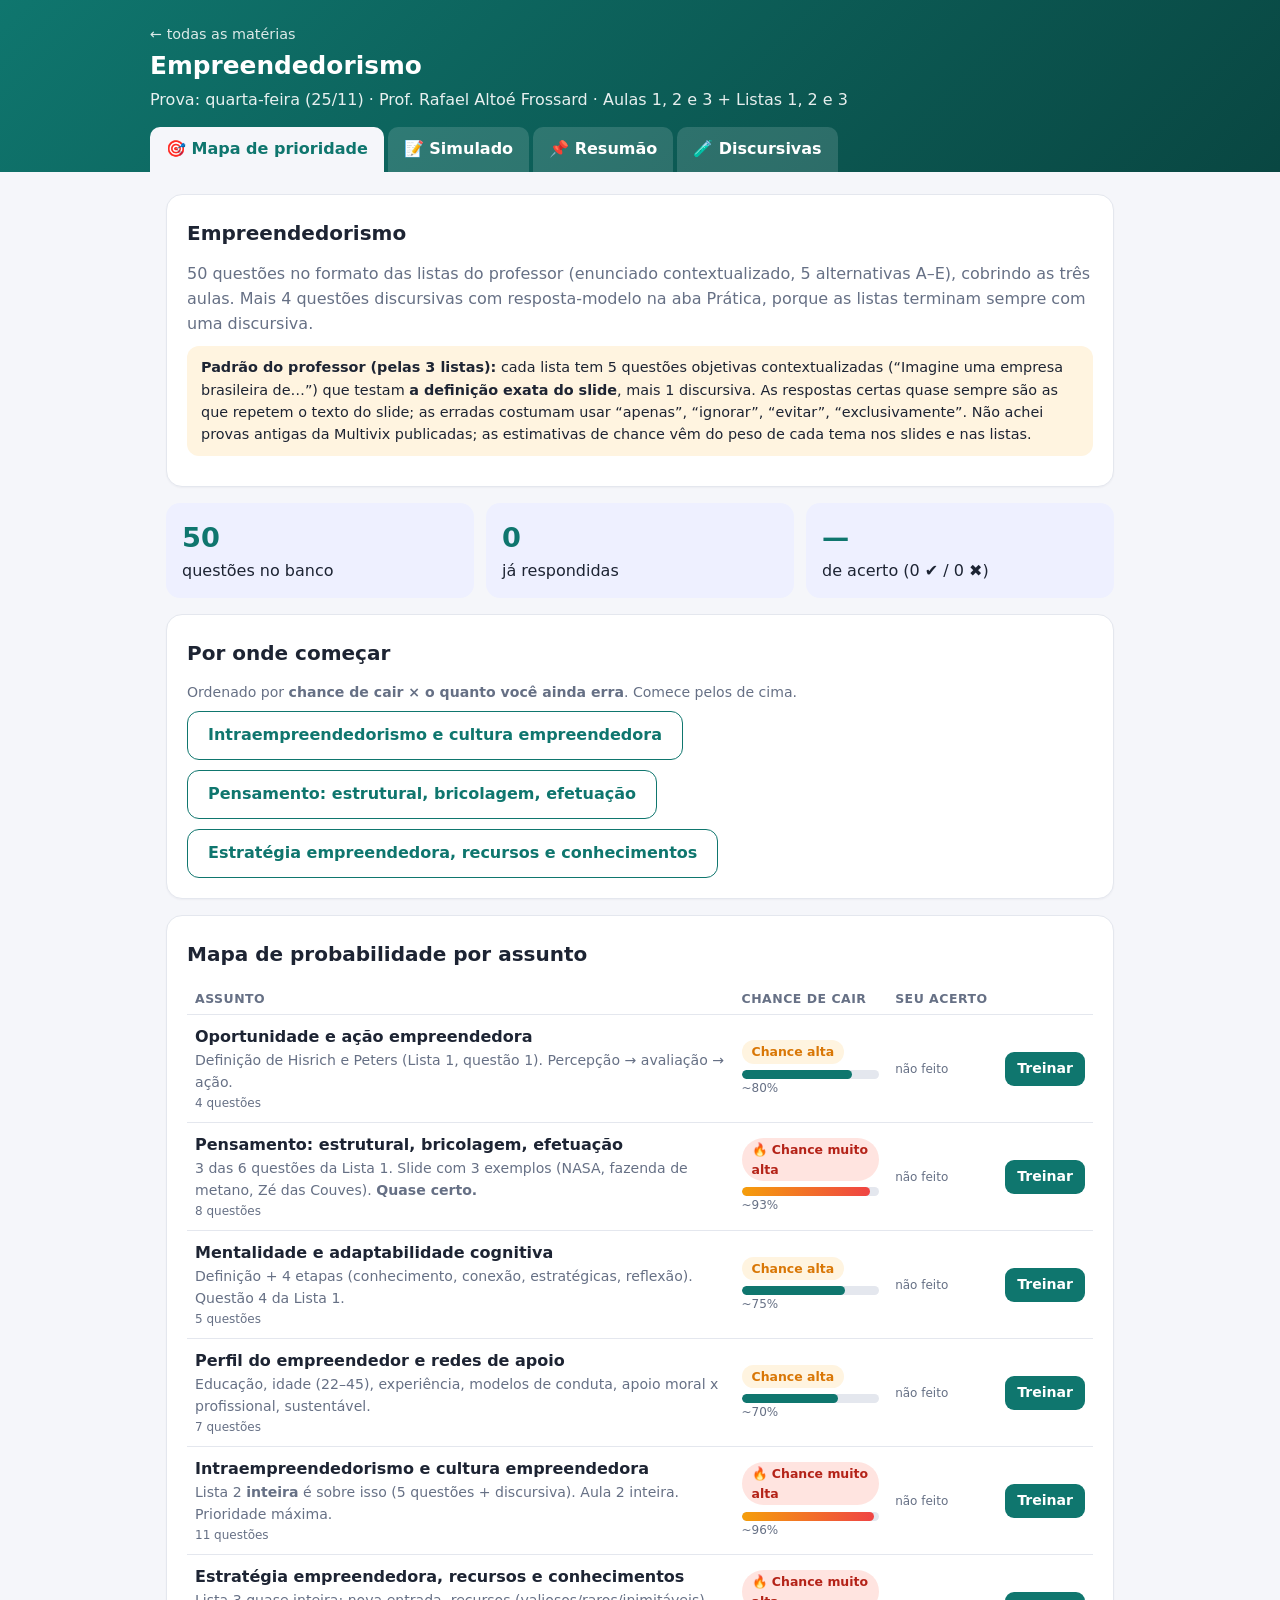
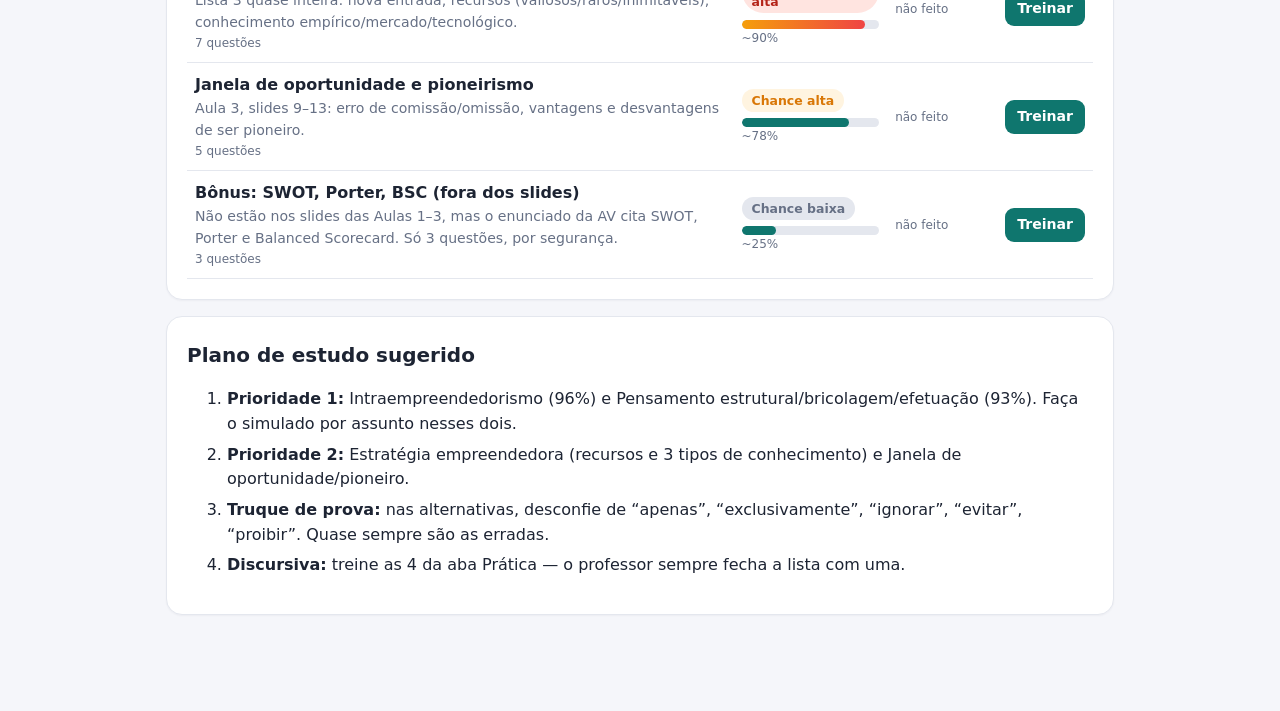
==== empreendedorismo.html @ a5b4e68d "Add files via upload" ====
<!doctype html>
<html lang="pt-BR"><head><meta charset="utf-8">
<meta name="viewport" content="width=device-width,initial-scale=1">
<title>Simulado</title><style>:root{
  --bg:#f5f6fa;--card:#fff;--ink:#1d2433;--muted:#667085;--line:#e4e7ee;
  --accent:#4f46e5;--accent-soft:#eef0ff;--good:#16a34a;--good-soft:#e8f8ee;--bad:#dc2626;--bad-soft:#fdecec;--warn:#d97706;--warn-soft:#fff4e0;
  --code-bg:#161b26;--code-ink:#e6edf7;
}
@media (prefers-color-scheme:dark){
  :root{--bg:#10131a;--card:#181c26;--ink:#e8ecf4;--muted:#9aa4b8;--line:#2a3040;--accent-soft:#232744;
  --good-soft:#12301f;--bad-soft:#3a1717;--warn-soft:#3a2b10;--code-bg:#0b0e14}
}
*{box-sizing:border-box}
html{scroll-behavior:smooth}
body{margin:0;background:var(--bg);color:var(--ink);font:16px/1.55 system-ui,-apple-system,"Segoe UI",Roboto,sans-serif}
header.top{background:linear-gradient(135deg,var(--accent),color-mix(in srgb,var(--accent) 60%,#000));color:#fff;padding:22px 20px 0}
header.top .in{max-width:980px;margin:0 auto}
header.top h1{margin:0;font-size:1.55rem}
header.top p{margin:.2rem 0 14px;opacity:.9}
header.top a.back{color:#fff;opacity:.85;text-decoration:none;font-size:.9rem}
nav.tabs{display:flex;gap:4px;flex-wrap:wrap}
nav.tabs button{background:rgba(255,255,255,.14);color:#fff;border:0;padding:10px 16px;border-radius:10px 10px 0 0;font:inherit;font-weight:600;cursor:pointer}
nav.tabs button.on{background:var(--bg);color:var(--accent)}
main{max-width:980px;margin:0 auto;padding:22px 16px 80px}
.card{background:var(--card);border:1px solid var(--line);border-radius:16px;padding:20px;margin-bottom:16px;box-shadow:0 1px 2px rgba(16,24,40,.04)}
h2{margin:.2rem 0 .8rem;font-size:1.25rem}
h3{margin:1rem 0 .4rem;font-size:1.05rem}
.muted{color:var(--muted)}
.small{font-size:.88rem}
.grid{display:grid;gap:12px}
.g3{grid-template-columns:repeat(auto-fit,minmax(170px,1fr))}
.stat{background:var(--accent-soft);border-radius:14px;padding:14px 16px}
.stat b{display:block;font-size:1.7rem;color:var(--accent)}
.btn{background:var(--accent);color:#fff;border:0;border-radius:12px;padding:11px 20px;font:inherit;font-weight:650;cursor:pointer}
.btn:hover{filter:brightness(1.08)}
.btn.ghost{background:transparent;color:var(--accent);border:1.5px solid var(--accent)}
.btn.sm{padding:6px 12px;font-size:.88rem;border-radius:9px}
.btn[disabled]{opacity:.45;cursor:not-allowed}
table.topics{width:100%;border-collapse:collapse}
table.topics th{font-size:.78rem;text-transform:uppercase;letter-spacing:.04em;color:var(--muted);text-align:left;padding:6px 8px;border-bottom:1px solid var(--line)}
table.topics td{padding:10px 8px;border-bottom:1px solid var(--line);vertical-align:middle}
.bar{height:9px;background:var(--line);border-radius:99px;overflow:hidden;min-width:90px}
.bar i{display:block;height:100%;border-radius:99px;background:var(--accent)}
.bar.hot i{background:linear-gradient(90deg,#f59e0b,#ef4444)}
.bar.acc i{background:var(--good)}
.chip{display:inline-block;padding:2px 10px;border-radius:99px;font-size:.78rem;font-weight:650;background:var(--accent-soft);color:var(--accent)}
.chip.hot{background:#ffe4e0;color:#b42318}
.chip.high{background:var(--warn-soft);color:var(--warn)}
.chip.mid{background:var(--accent-soft);color:var(--accent)}
.chip.low{background:var(--line);color:var(--muted)}
@media (prefers-color-scheme:dark){.chip.hot{background:#4a1a16;color:#ff9b8f}}
.opt{display:flex;gap:12px;width:100%;text-align:left;background:var(--card);color:var(--ink);border:1.5px solid var(--line);border-radius:12px;padding:12px 14px;margin:8px 0;font:inherit;cursor:pointer;align-items:flex-start}
.opt:hover:not(.lock){border-color:var(--accent);background:var(--accent-soft)}
.opt .l{flex:none;width:28px;height:28px;border-radius:50%;background:var(--line);display:grid;place-items:center;font-weight:700;font-size:.85rem}
.opt.sel{border-color:var(--accent);background:var(--accent-soft)}
.opt.sel .l{background:var(--accent);color:#fff}
.opt.ok{border-color:var(--good);background:var(--good-soft)}
.opt.ok .l{background:var(--good);color:#fff}
.opt.no{border-color:var(--bad);background:var(--bad-soft)}
.opt.no .l{background:var(--bad);color:#fff}
.opt.lock{cursor:default}
.qtext{font-size:1.08rem;font-weight:550;margin:.6rem 0 .8rem}
pre.code{background:var(--code-bg);color:var(--code-ink);border-radius:12px;padding:14px 16px;overflow:auto;font:.88rem/1.5 ui-monospace,Consolas,"Cascadia Mono",monospace;margin:.6rem 0;white-space:pre}
code{background:var(--accent-soft);color:var(--accent);padding:1px 6px;border-radius:6px;font:.9em ui-monospace,Consolas,monospace}
.why{border-radius:12px;padding:12px 16px;margin:10px 0}
.why.good{background:var(--good-soft);border-left:5px solid var(--good)}
.why.bad{background:var(--bad-soft);border-left:5px solid var(--bad)}
.why p{margin:.3rem 0 0}
.an{background:var(--warn-soft);border-left:5px solid var(--warn);border-radius:12px;padding:12px 16px;margin:10px 0}
details{margin:8px 0}
details summary{cursor:pointer;font-weight:600;color:var(--accent)}
details ul{margin:.4rem 0}
.progress{height:8px;background:var(--line);border-radius:99px;overflow:hidden;margin:6px 0 14px}
.progress i{display:block;height:100%;background:var(--accent);transition:width .25s}
.row{display:flex;gap:10px;align-items:center;flex-wrap:wrap}
.row.sp{justify-content:space-between}
.radio{display:flex;gap:10px;padding:12px;border:1.5px solid var(--line);border-radius:12px;margin:8px 0;cursor:pointer;align-items:flex-start}
.radio.on{border-color:var(--accent);background:var(--accent-soft)}
.radio input{margin-top:5px}
select{font:inherit;padding:8px;border-radius:9px;border:1.5px solid var(--line);background:var(--card);color:var(--ink)}
.score{font-size:3rem;font-weight:800;color:var(--accent);line-height:1}
.list li{margin:.35rem 0}
.tag{font-size:.75rem;color:var(--muted)}
.note{background:var(--warn-soft);border-radius:12px;padding:10px 14px;font-size:.9rem;margin:10px 0}
@media (max-width:600px){header.top h1{font-size:1.25rem}.opt{padding:10px}table.topics .hide-s{display:none}}
</style></head>
<body>
<header class="top"><div class="in"><a class="back" href="index.html">← todas as matérias</a>
<h1 id="h-title"></h1><p id="h-sub"></p><nav class="tabs" id="tabs"></nav></div></header>
<main id="app"></main>
<script>window.EXAM = {
  id: "emp",
  title: "Empreendedorismo",
  subtitle: "Prova: quarta-feira (25/11) · Prof. Rafael Altoé Frossard · Aulas 1, 2 e 3 + Listas 1, 2 e 3",
  color: "#0f766e",
  intro: "50 questões no formato das listas do professor (enunciado contextualizado, 5 alternativas A–E), cobrindo as três aulas. Mais 4 questões discursivas com resposta-modelo na aba Prática, porque as listas terminam sempre com uma discursiva.",
  disclaimer: "**Padrão do professor (pelas 3 listas):** cada lista tem 5 questões objetivas contextualizadas (“Imagine uma empresa brasileira de…”) que testam **a definição exata do slide**, mais 1 discursiva. As respostas certas quase sempre são as que repetem o texto do slide; as erradas costumam usar “apenas”, “ignorar”, “evitar”, “exclusivamente”. Não achei provas antigas da Multivix publicadas; as estimativas de chance vêm do peso de cada tema nos slides e nas listas.",
  topics: [
    { id: "oport", name: "Oportunidade e ação empreendedora", prob: 80, why: "Definição de Hisrich e Peters (Lista 1, questão 1). Percepção → avaliação → ação." },
    { id: "pens", name: "Pensamento: estrutural, bricolagem, efetuação", prob: 93, why: "3 das 6 questões da Lista 1. Slide com 3 exemplos (NASA, fazenda de metano, Zé das Couves). **Quase certo.**" },
    { id: "adapt", name: "Mentalidade e adaptabilidade cognitiva", prob: 75, why: "Definição + 4 etapas (conhecimento, conexão, estratégicas, reflexão). Questão 4 da Lista 1." },
    { id: "perfil", name: "Perfil do empreendedor e redes de apoio", prob: 70, why: "Educação, idade (22–45), experiência, modelos de conduta, apoio moral x profissional, sustentável." },
    { id: "intra", name: "Intraempreendedorismo e cultura empreendedora", prob: 96, why: "Lista 2 **inteira** é sobre isso (5 questões + discursiva). Aula 2 inteira. Prioridade máxima." },
    { id: "estrat", name: "Estratégia empreendedora, recursos e conhecimentos", prob: 90, why: "Lista 3 quase inteira: nova entrada, recursos (valiosos/raros/inimitáveis), conhecimento empírico/mercado/tecnológico." },
    { id: "janela", name: "Janela de oportunidade e pioneirismo", prob: 78, why: "Aula 3, slides 9–13: erro de comissão/omissão, vantagens e desvantagens de ser pioneiro." },
    { id: "extra", name: "Bônus: SWOT, Porter, BSC (fora dos slides)", prob: 25, why: "Não estão nos slides das Aulas 1–3, mas o enunciado da AV cita SWOT, Porter e Balanced Scorecard. Só 3 questões, por segurança." }
  ],
  plan: [
    "**Prioridade 1:** Intraempreendedorismo (96%) e Pensamento estrutural/bricolagem/efetuação (93%). Faça o simulado por assunto nesses dois.",
    "**Prioridade 2:** Estratégia empreendedora (recursos e 3 tipos de conhecimento) e Janela de oportunidade/pioneiro.",
    "**Truque de prova:** nas alternativas, desconfie de “apenas”, “exclusivamente”, “ignorar”, “evitar”, “proibir”. Quase sempre são as erradas.",
    "**Discursiva:** treine as 4 da aba Prática — o professor sempre fecha a lista com uma."
  ],
  questions: [
    // ========== OPORTUNIDADE ==========
    ["oport", "De acordo com Hisrich e Peters (slides da Aula 1), o que caracteriza uma **oportunidade empreendedora**?",
      ["Ideias inovadoras que se realizam sozinhas, sem depender de qualquer ação", "Situações em que novos bens, serviços, matérias-primas e métodos organizacionais podem ser introduzidos e vendidos por um valor maior que o custo de produção", "Projetos que dependem exclusivamente de financiamento externo", "Iniciativas que priorizam apenas o lucro imediato", "Qualquer ideia criativa, mesmo sem mercado"], 1,
      "O slide define oportunidade como a situação em que se pode introduzir e **vender por valor maior que o custo de produção**. Repare: é uma *situação*, ainda não é o negócio.",
      "Ver que as pessoas pagariam R$ 10 por um sanduíche que custa R$ 4 para fazer: a oportunidade é a diferença, ainda falta alguém fazer o sanduíche.",
      ["Sem ação nenhuma ideia se realiza — o slide diz o contrário.", "", "“Exclusivamente” é a palavra-pista de alternativa errada.", "“Apenas lucro imediato” não está no conceito.", "Precisa haver possibilidade de vender por mais que o custo."]],
    ["oport", "Segundo a aula, oportunidades empreendedoras “não significam nada isoladamente”. Por quê?",
      ["Porque só existem em mercados já estabelecidos", "Porque precisam da ação empreendedora para serem materializadas", "Porque só grandes empresas conseguem explorá-las", "Porque dependem apenas de sorte", "Porque são sempre óbvias para todos"], 1,
      "Uma oportunidade só vira realidade quando **alguém age**. Sem a ação empreendedora ela fica só “no ar”.",
      "Uma semente sozinha não vira árvore: precisa de quem plante e regue.",
      ["Podem surgir em mercados novos também.", "", "Não é exclusividade de grandes empresas.", "Não depende apenas de sorte.", "Muitas não são óbvias (como no pensamento estrutural)."]],
    ["oport", "Uma desenvolvedora percebe que escolas pequenas não têm um sistema de matrícula acessível (mudança no ambiente externo). Ela avalia se a ideia é viável e se está disposta a executá-la. Segundo o modelo da aula, quando surge uma oportunidade **para ela própria**?",
      ["Quando recebe financiamento externo", "Quando avalia a viabilidade da ideia e sua predisposição de executá-la", "Quando um concorrente lança o mesmo produto", "Quando consegue vender a ideia para uma empresa maior", "Quando ignora os riscos para agir mais rápido"], 1,
      "A aula descreve: mudanças no ambiente são percebidas por indivíduos motivados; **quando o indivíduo avalia a viabilidade e sua predisposição de executar, surge uma oportunidade para ele próprio**.",
      "Ver uma vaga de emprego é uma coisa; decidir que aquela vaga é para você é outra.",
      ["Financiamento não é o critério do slide.", "", "A concorrência não define a oportunidade pessoal.", "Vender a ideia não é o que o slide descreve.", "Ignorar riscos não faz parte do modelo."]],
    ["oport", "Quem tende a perceber as mudanças do ambiente externo como oportunidades, segundo a aula?",
      ["Qualquer pessoa, sem diferença de motivação", "Indivíduos motivados, mais atentos ao processamento dessas informações", "Apenas especialistas em tecnologia", "Apenas quem já tem capital", "Somente quem tem curso superior"], 1,
      "Os slides dizem que as mudanças do ambiente são percebidas por indivíduos que, **se estiverem motivados, estarão mais atentos** ao processamento das informações.",
      "Quando você está querendo comprar um carro, vê carros do modelo que gosta em toda esquina.",
      ["Se fosse qualquer um, não haveria diferença entre empreendedores e os demais.", "", "Não é exclusivo de especialistas em tecnologia.", "O capital não é a condição citada.", "A formação não é a condição citada."]],

    // ========== PENSAMENTO ==========
    ["pens", "O **pensamento estrutural** do empreendedor consiste em:",
      ["Seguir rigidamente um plano de negócios estruturado", "Identificar correspondências entre os mecanismos fundamentais de uma tecnologia e os de um mercado, mesmo sem semelhança superficial", "Adaptar recursos que já se tem a novos problemas", "Começar pelo resultado desejado e escolher os meios", "Organizar a empresa em departamentos"], 1,
      "Há **semelhança estrutural** quando os mecanismos fundamentais da tecnologia correspondem aos do mercado-alvo. Essa correspondência é uma **oportunidade** e **não é óbvia**; conhecer bem a tecnologia/mercado ajuda a enxergá-la.",
      "Perceber que o mecanismo da “fila de espera da padaria” é o mesmo do atendimento do pronto-socorro, mesmo sendo negócios totalmente diferentes na aparência.",
      ["“Estrutural” não significa estruturar uma empresa.", "", "Isso é bricolagem.", "Isso é o processo causal (o oposto da efetuação).", "Nada a ver com organograma."]],
    ["pens", "No exemplo do simulador de voo da NASA, que passou a ser usado por pais que buscam tratamentos alternativos para o TDAH dos filhos, qual característica explica a oportunidade?",
      ["Alta semelhança superficial com o mercado de estudantes", "Alta semelhança estrutural entre a tecnologia (melhora foco e concentração) e a necessidade do mercado-alvo", "Baixo custo de produção", "Uso de recursos jogados fora por outras empresas", "Início pelo que o empreendedor já tinha (quem é, o que conhece)"], 1,
      "O simulador tem **baixa** semelhança superficial com o mercado escolar, mas **alta semelhança estrutural**: ele aprimora foco e concentração, justamente o que os pais procuram. Surge a oportunidade.",
      "Uma ferramenta feita para pilotos de ônibus espacial que, por dentro, treina a atenção — e é isso que o pai de uma criança com TDAH quer.",
      ["O slide diz que a semelhança superficial com o mercado de estudantes é **baixa**.", "", "Custo não é o ponto do exemplo.", "Isso descreve bricolagem.", "Isso descreve efetuação."]],
    ["pens", "Qual conceito se refere à **adaptação de recursos já disponíveis a novos problemas e oportunidades** (“se a vida te der limões, faça uma limonada”)?",
      ["Efetuação", "Pensamento estrutural", "Adaptabilidade cognitiva", "Mentalidade empreendedora", "Bricolagem"], 4,
      "**Bricolagem** = usar o que se tem à mão para resolver novos problemas ou aproveitar oportunidades. O lema dos limões e da limonada é a ilustração do slide.",
      "Mecânico que improvisa uma peça com o que tem na oficina em vez de esperar a encomenda chegar.",
      ["Efetuação parte do que se tem (quem sou, o que sei, quem conheço) para escolher resultados.", "Pensamento estrutural liga tecnologia e mercado por semelhança de mecanismos.", "Adaptabilidade cognitiva é a capacidade de lidar com mudanças.", "Mentalidade empreendedora é detectar, agir e se movimentar sob incerteza.", ""]],
    ["pens", "Donos de uma fazenda queimaram o metano das minas abandonadas num gerador a diesel e venderam a eletricidade. A água quente do gerador aqueceu uma estufa de tomates hidropônicos e depois tanques de tilápias. Esse caso ilustra principalmente:",
      ["Pensamento estrutural", "Bricolagem", "Efetuação", "Janela de oportunidade", "Intraempreendedorismo"], 1,
      "Eles pegaram **problemas e recursos que já tinham** (minas, metano, calor residual) e os transformaram em negócios: é **bricolagem**.",
      "Fazer limonada de cada limão: o “lixo” de um processo vira insumo do próximo.",
      ["Não há correspondência tecnologia–mercado escondida no caso.", "", "Efetuação seria o exemplo do Zé das Couves, que parte de quem é e do que tem para ir redefinindo o resultado.", "Não há discussão de tempo/janela.", "Não envolve funcionário dentro de empresa."]],
    ["pens", "A **efetuação** é caracterizada por:",
      ["Começar com um resultado almejado e concentrar-se nos meios para gerá-lo", "Começar com o que se tem (quem são, o que conhecem e quem conhecem) e selecionar entre os possíveis resultados", "Esperar a janela de oportunidade se fechar", "Realizar apenas pesquisa de mercado antes de agir", "Evitar parcerias para não dividir resultados"], 1,
      "Efetuação: “o que eu **posso** fazer com os recursos que tenho?”. Parte dos **meios** disponíveis (quem sou / o que sei / quem conheço) e escolhe entre resultados possíveis.",
      "Abrir a geladeira e decidir o jantar com o que tem, em vez de escolher a receita e ir ao mercado.",
      ["Isso é o processo **causal** (o oposto da efetuação).", "", "Não tem relação com esperar a janela fechar.", "“Apenas pesquisa de mercado” não é o conceito.", "Na efetuação as parcerias costumam ser parte do caminho (caso do Zé das Couves)."]],
    ["pens", "Qual a diferença central entre efetuação e o processo causal?",
      ["A efetuação parte dos meios disponíveis; o causal parte de um resultado almejado e foca nos meios para chegar a ele", "A efetuação usa tecnologia; o causal não", "A efetuação é só para empresas grandes; o causal para pequenas", "Ambos partem do resultado almejado", "O causal ignora completamente os recursos"], 0,
      "**Causal:** resultado almejado → busco os meios. **Efetuação:** meios disponíveis → escolho entre resultados possíveis.",
      "Causal = escolher a receita e ir ao mercado. Efetuação = ver o que tem na geladeira e decidir o prato.",
      ["", "Tecnologia não é o critério.", "Porte da empresa não é o critério.", "Só o causal parte do resultado.", "O causal usa recursos, mas começa pelo resultado."]],
    ["pens", "Zé das Couves tinha R$ 10 mil para montar um negócio de legumes, descobriu que não bastava, fez parceria com um mercadinho, um legume viralizou, ele deu entrevista e acabou abrindo um mercado muito maior que o previsto. Esse caso ilustra:",
      ["Processo causal", "Efetuação", "Erro de omissão", "Vantagem de custo do pioneiro", "Cultura empreendedora corporativa"], 1,
      "Ele partiu do que tinha (dinheiro, conhecimento, contatos) e foi **redefinindo os resultados possíveis** ao longo do caminho: **efetuação**. O resultado final foi diferente do planejado.",
      "Plantar uma horta pequena e ir descobrindo no caminho que dá para virar um mercado.",
      ["Causal teria um objetivo fixo desde o início.", "", "Não envolve deixar de agir.", "O caso não trata de pioneirismo.", "Ele é empreendedor independente, não funcionário."]],
    ["pens", "Uma rede social não tem semelhança superficial com o mercado de pais de crianças autistas, mas pode formar comunidades virtuais de apoio. Isso é um exemplo de:",
      ["Semelhança superficial", "Semelhança estrutural", "Erro de comissão", "Intraempreendedorismo", "Pesquisa de mercado"], 1,
      "O mecanismo fundamental da tecnologia (conectar pessoas em comunidades) **corresponde a uma necessidade** do mercado (redes de apoio): **semelhança estrutural** → oportunidade. (É o gabarito da Lista 1, questão 6.)",
      "A ferramenta não “parece” de saúde, mas por dentro faz o que esses pais precisam: conectar quem vive a mesma situação.",
      ["Superficial seria quando os elementos visíveis se parecem.", "", "Não se trata de erro de ação.", "Não é funcionário dentro de empresa.", "O exemplo não é sobre pesquisa de mercado."]],

    // ========== ADAPTABILIDADE ==========
    ["adapt", "A **mentalidade empreendedora** é a capacidade de:",
      ["Seguir um plano fixo, mesmo com incerteza", "Detectar, agir e se movimentar rapidamente, mesmo sob condições incertas", "Evitar riscos a qualquer custo", "Trabalhar apenas em equipe", "Obter capital de investidores"], 1,
      "Slide: abrange **detectar, agir e se movimentar rapidamente, mesmo sob condições incertas**. Para tê-la, é preciso desenvolver a **adaptabilidade cognitiva**.",
      "Surfista: não controla a onda, mas lê, reage e se ajusta com rapidez.",
      ["O contexto é de imprevisibilidade — plano fixo não é o conceito.", "", "Empreender envolve incerteza e riscos calculados.", "Equipe não é o critério.", "Capital não é o critério."]],
    ["adapt", "Segundo os slides, o que é **adaptabilidade cognitiva** no contexto empreendedor?",
      ["Capacidade de ignorar mudanças no ambiente", "Habilidade de seguir rigidamente um plano pré-definido", "Capacidade de ser dinâmico, flexível e autorregulador para identificar e processar mudanças no ambiente e se guiar por elas", "Uso exclusivo de conhecimento técnico, sem adaptação", "Foco em resultados sem considerar os recursos disponíveis"], 2,
      "É o quanto o empreendedor é **dinâmico, flexível, autorregulador** e engajado em gerar estruturas de decisão para **identificar e processar mudanças** e se guiar por elas. (Lista 1, questão 4.)",
      "Um GPS que recalcula a rota toda vez que o trânsito muda.",
      ["É o contrário: o empreendedor percebe a mudança.", "Rigidez é o oposto de adaptabilidade.", "", "“Exclusivo” + “sem adaptação” — contradiz o conceito.", "Os recursos são considerados."]],
    ["adapt", "Na sequência para aumentar a adaptabilidade cognitiva, qual etapa estimula o empreendedor a pensar na situação atual em termos de **semelhanças e diferenças** com situações anteriores já enfrentadas e resolvidas?",
      ["Perguntas de conhecimento", "Tarefas para conexão", "Tarefas estratégicas", "Tarefas para reflexão", "Tarefas de controle"], 1,
      "As 4 etapas são: (1) **perguntas de conhecimento** (natureza do ambiente), (2) **tarefas para conexão** (semelhanças/diferenças com situações anteriores), (3) **tarefas estratégicas** (quais estratégias e por quê), (4) **tarefas para reflexão** (entendimento e sentimentos).",
      "Conexão = “isso me lembra aquele problema do ano passado; em que é igual e em que é diferente?”.",
      ["Conhecimento: entender a natureza do ambiente.", "", "Estratégicas: escolher estratégias adequadas e por quê.", "Reflexão: pensar no próprio entendimento e sentimentos.", "Não existe esta etapa."]],
    ["adapt", "As **tarefas estratégicas**, na construção da adaptabilidade cognitiva, servem para:",
      ["Estimular a refletir sobre os próprios sentimentos", "Estimular a discernir quais estratégias são adequadas para resolver o problema (e por quê) ou buscar a oportunidade (e como)", "Aumentar o conhecimento sobre o ambiente", "Comparar a situação atual com anteriores", "Substituir a pesquisa de mercado"], 1,
      "Tarefas estratégicas: **discernir qual estratégia usar, por quê e como**. Reflexão = sentimentos; Conhecimento = ambiente; Conexão = comparar com o passado.",
      "É o momento do “plano de jogo” no intervalo da partida.",
      ["Isso é reflexão.", "", "Isso é perguntas de conhecimento.", "Isso é conexão.", "Não substitui pesquisa."]],
    ["adapt", "Empreendedores que aumentam a adaptabilidade cognitiva têm mais possibilidade de (1) se adaptar a novas situações, (2) ser criativos e (3) transmitir o raciocínio por trás de uma resposta. Qual das opções **NÃO** é um desses benefícios?",
      ["Adaptar-se a novas situações usando conhecimento e experiência anteriores", "Chegar a ideias, soluções ou insights originais e adaptáveis", "Explicar o raciocínio por trás de determinada resposta", "Seguir rigidamente um único método para qualquer situação", "Aprender ou resolver problemas em contextos novos"], 3,
      "Os benefícios são: **adaptar-se, ser criativo e comunicar o raciocínio**. Seguir um único método rigidamente é o oposto de adaptabilidade.",
      "Quem só sabe uma receita não se vira quando falta um ingrediente.",
      ["É benefício (1).", "É benefício (2).", "É benefício (3).", "", "É consequência do benefício (1)."]],

    // ========== PERFIL ==========
    ["perfil", "Sobre a **educação** do empreendedor, segundo a Aula 1, o ideal é:",
      ["Evitar a formação superior para não perder tempo", "Uma formação generalista, com domínio de finanças, planejamento estratégico, marketing, comunicação e administração", "Formação exclusivamente técnica", "Formação só em marketing", "A educação não faz diferença"], 1,
      "Embora haja empreendedores de sucesso com pouco estudo, a educação tem papel relevante. O ideal é uma **formação generalista**, que ajude a **se adaptar** conforme o cenário.",
      "Um canivete suíço: várias ferramentas para situações diferentes.",
      ["A educação tem papel relevante.", "", "“Exclusivamente técnica” é pista de errada.", "“Só marketing” é restrito demais.", "Contradiz o slide."]],
    ["perfil", "De acordo com os slides, a maior parte dos empreendedores inicia a carreira em que faixa etária?",
      ["18 a 22 anos", "22 a 45 anos", "45 a 60 anos", "60 a 70 anos", "Não há relação com a idade"], 1,
      "Maior parte começa **entre 22 e 45 anos**: exige experiência, apoio financeiro e alto grau de energia. Idades “marcantes” (25, 30, 35, 40, 45) incentivam abrir um negócio; homens começam por volta dos 30, mulheres por volta dos 35.",
      "Nem muito cedo (falta experiência e capital), nem muito tarde (falta energia): a janela é dos 22 aos 45.",
      ["Muito jovem: falta experiência e apoio financeiro.", "", "Já passou da faixa mais comum.", "Fora da faixa.", "O slide trata a idade como característica relevante."]],
    ["perfil", "Sobre a **experiência profissional** do empreendedor, os slides afirmam que:",
      ["É irrelevante para quem quer empreender", "Experiência em finanças, desenvolvimento de produtos/serviços, produção e canais de distribuição é relevante, e a experiência com outros empreendimentos catalisa novas ideias", "Só vale experiência em empresa familiar", "Só vale experiência anterior fracassada", "Apenas a experiência em vendas conta"], 1,
      "Experiência em **finanças, desenvolvimento de produto, produção e canais de distribuição** é relevante; experiência com **outros empreendimentos catalisa** novos empreendimentos.",
      "Quem já abriu uma padaria reconhece rápido os erros ao abrir uma cafeteria.",
      ["O slide diz que é importante.", "", "Não restringe a empresa familiar.", "Não exige fracasso.", "“Apenas” é pista de errada."]],
    ["perfil", "Os **modelos de conduta** são:",
      ["Regras da empresa sobre comportamento dos funcionários", "Indivíduos cujo exemplo o empreendedor pode se inspirar — empreendedores de sucesso ou até pessoas próximas", "Apenas investidores que financiam a empresa", "Concorrentes diretos", "Leis que regulam a atividade empresarial"], 1,
      "Modelo de conduta = **quem serve de inspiração** (empreendedor de sucesso ou alguém próximo). Junto com as redes de apoio, ajuda na formação do novo empreendimento.",
      "O ídolo que você segue e quer imitar.",
      ["Não é código de conduta interno.", "", "Não se restringe a financiadores.", "Concorrentes não são o conceito.", "Não são leis."]],
    ["perfil", "Qual é a **rede de apoio moral** do empreendedor?",
      ["Contadores e advogados contratados", "Familiares e amigos que dão apoio psicológico em momentos difíceis e solitários (os cônjuges costumam ser os maiores defensores)", "Fornecedores e clientes", "Associações comerciais", "Consultores especializados"], 1,
      "Apoio **moral** = apoio **psicológico**, dado por familiares e amigos (com quem se pode conversar sem medo de críticas). Cônjuges costumam ser os maiores defensores.",
      "A torcida que te abraça depois de um jogo ruim.",
      ["São apoio profissional.", "", "Fornecedores e clientes são apoio profissional.", "Associações comerciais são apoio profissional.", "Especialistas são apoio profissional."]],
    ["perfil", "Uma empreendedora consulta seu contador, conversa com fornecedores e participa de uma associação comercial para tirar dúvidas do negócio. Isso exemplifica:",
      ["Rede de apoio moral", "Rede de apoio profissional", "Bricolagem", "Pensamento estrutural", "Erro de omissão"], 1,
      "**Rede de apoio profissional**: indivíduos que ajudam nas atividades empresariais — especialistas, clientes, sócios, fornecedores, associações comerciais e afiliações pessoais.",
      "Os “consultores de bairro” do seu negócio.",
      ["Apoio moral é família e amigos.", "", "Bricolagem = adaptar recursos.", "Pensamento estrutural = ligar tecnologia e mercado.", "Omissão = deixar de agir."]],
    ["perfil", "O **empreendedorismo sustentável** busca:",
      ["Maximizar o lucro e ignorar efeitos ambientais", "Preservar a natureza, o suporte de vida e a comunidade, ao perceber oportunidades de criar produtos, processos e serviços que geram ganho econômico e não econômico para indivíduos, economia e sociedade", "Reduzir o número de funcionários", "Copiar produtos já existentes", "Evitar qualquer inovação tecnológica"], 1,
      "Focado em **preservar natureza, suporte de vida e comunidade** na busca de oportunidades que gerem **ganhos econômicos e não econômicos** (indivíduo, economia e sociedade). Exige conhecer a fundo o meio ambiente.",
      "Negócio que dá lucro para o dono e deixa o rio mais limpo.",
      ["Ignorar ambiente é o oposto.", "", "Não tem relação com número de funcionários.", "Não é cópia.", "Não evita inovação."]],

    // ========== INTRAEMPREENDEDORISMO ==========
    ["intra", "Na Xerox dos anos 1970, talentos como Steve Jobs sentiam falta de liberdade para inovar e saíram para fundar suas próprias empresas. Qual conceito representa a estratégia de aproveitar as ideias criativas internas para evitar perda de produtividade e de talentos?",
      ["Orientação estratégica focada em minimizar recursos", "Intraempreendedorismo, que cultiva o espírito empreendedor dentro da organização", "Controle burocrático de recursos alheios", "Filosofia de recompensas baseada na hierarquia tradicional", "Estrutura administrativa sem redes informais"], 1,
      "**Intraempreendedorismo** = aproveitar as ideias criativas dos colaboradores, cultivando o espírito empreendedor **dentro** da organização. Sem isso: perda de produtividade ou saída da empresa. (Lista 2, questão 1.)",
      "É dar ao funcionário um “cantinho” para tocar o próprio projeto, para ele não sair e abrir o dele na porta ao lado.",
      ["Isso é uma dimensão da decisão, não o conceito.", "", "Controle burocrático é o contrário.", "Recompensa deve ser por contribuição à descoberta/exploração de oportunidades.", "A estrutura empreendedora é orgânica **com** redes informais."]],
    ["intra", "Para não perder as ideias de seus funcionários, a Xerox criou a:",
      ["Xerox Innovation Labs", "Xerox Technology Ventures (XTV), para investir nas ideias dos funcionários", "PlayStation Division", "Apple Labs", "Xerox Capital Partners"], 1,
      "Depois que Jobs saiu para fundar sua empresa, a Xerox criou a **Xerox Technology Ventures (XTV)**: braço para **investir nas ideias dos funcionários**.",
      "XTV = “X” de Xerox + Ventures: fundo interno para apostar nos funcionários.",
      ["Nome inventado.", "", "PlayStation é case da Sony.", "Não é case citado.", "Nome inventado."]],
    ["intra", "Por que a falta de espaço para expressão individual e de mais liberdade é um problema para as organizações, segundo a Aula 2?",
      ["Porque aumenta a lucratividade", "Porque pode desanimar os colaboradores, gerando perda de produtividade ou saída da empresa em busca de outra que ofereça significado maior", "Porque diminui o número de concorrentes", "Porque reduz custos de pessoal", "Porque impede a criação de metas"], 1,
      "Muitos querem criar algo “seu” ou buscar **significado maior** no que fazem; se a organização não oferece, o indivíduo **perde motivação ou vai embora**.",
      "Ninguém fica muito tempo num emprego em que não pode propor nada.",
      ["Seria o contrário.", "", "Não tem relação com concorrentes.", "O efeito é perda de talentos, não redução de custos.", "Não é o que o slide diz."]],
    ["intra", "Qual alternativa descreve a **orientação empreendedora à oportunidade**, na comparação entre tomada de decisão administrativa e empreendedora?",
      ["Foco apenas nos fatores inseridos na formulação da estratégia", "Comprometimento em agir com relação às possíveis oportunidades", "Foco em controlar os recursos já possuídos", "Preferência por manter o crescimento lento", "Evitar qualquer risco"], 1,
      "Orientação empreendedora à oportunidade = **comprometimento em agir** diante de possíveis oportunidades. A **orientação estratégica** é que foca nos fatores da formulação da estratégia.",
      "Administrador pergunta “o que meu plano prevê?”. Empreendedor pergunta “qual oportunidade eu agarro agora?”.",
      ["Isso é a orientação **estratégica**.", "", "O slide fala em acessar recursos **alheios** (controle de recursos).", "A orientação é para o crescimento **rápido**.", "Não é o que o slide diz."]],
    ["intra", "Na tomada de decisão empreendedora, o **comprometimento de recursos** e o **controle de recursos** referem-se, respectivamente, a:",
      ["Maximizar os recursos próprios / vender recursos ociosos", "Minimizar os recursos necessários para perseguir uma oportunidade / acessar recursos alheios", "Concentrar capital / evitar parcerias", "Gastar o máximo possível / trabalhar sozinho", "Reduzir funcionários / aumentar o estoque"], 1,
      "**Comprometimento de recursos** = como **minimizar** os recursos necessários para uma oportunidade. **Controle de recursos** = como **acessar recursos de terceiros**.",
      "Empreendedor não precisa ser dono do carro: ele aluga, pega emprestado, faz parceria.",
      ["Está invertido.", "", "Parceria é justamente uma forma de acessar recursos alheios.", "Não é o conceito.", "Não é o conceito."]],
    ["intra", "Em empresas com mentalidade empreendedora, a **estrutura administrativa** e a **filosofia de recompensas** são, respectivamente:",
      ["Hierárquica, com muitas camadas / recompensa por tempo de casa", "Orgânica, com menos camadas de burocracia e várias redes informais / recompensa pela contribuição à descoberta e exploração de oportunidades", "Rígida e centralizada / recompensa só para a diretoria", "Orgânica / recompensa por obedecer processos", "Burocrática / sem recompensas"], 1,
      "**Estrutura orgânica** (menos burocracia entre alta administração e cliente; redes informais) e **recompensa baseada na contribuição** para descobrir/explorar oportunidades.",
      "Time de startup: pouca hierarquia, e o bônus vai para quem trouxe a boa ideia.",
      ["Descreve o modelo administrativo tradicional.", "", "Centralização é o oposto.", "Recompensar obediência não é o critério.", "Contradiz o slide."]],
    ["intra", "A **cultura empreendedora**, segundo a Aula 2, é aquela que:",
      ["Evita experimentos para proteger a operação", "Estimula os funcionários a gerar ideias, fazer experimentos e participar de atividades que possam produzir oportunidades", "Define parâmetros rígidos de oportunidade", "Concentra decisões em poucos gestores", "Foca apenas no curto prazo"], 1,
      "Cultura empreendedora = foco em **estimular os funcionários a gerar ideias, experimentos** e outras atividades que possam produzir oportunidades.",
      "Escola que deixa o aluno montar o próprio projeto, em vez de só copiar a lição.",
      ["Experimentar é o núcleo da cultura empreendedora.", "", "Uma característica é justamente **não** ter parâmetros rígidos de oportunidade.", "A cultura é de equipe e liberdade.", "Um traço é o **horizonte de longo prazo**."]],
    ["intra", "Uma startup brasileira de software, ao crescer, formalizou processos e percebeu que isso inibe a inovação. Qual ação melhor fomenta uma **cultura empreendedora** interna?",
      ["Limitar o planejamento ao curto prazo para evitar riscos", "Proibir fracassos para manter a eficiência", "Estimular novas ideias nas fronteiras da tecnologia, permitindo experimentos, tentativa e erro", "Exigir parâmetros rígidos para todas as oportunidades", "Centralizar decisões numa estrutura de múltiplas camadas"], 2,
      "Entre as características: opera nas **fronteiras da tecnologia**, estimula novas ideias, **incentiva tentativa e erro**, **permite fracassos**, sem parâmetros rígidos, recursos acessíveis, equipe multidisciplinar, longo prazo, voluntariado, recompensa adequada, patrocinadores e apoio da alta administração. (Lista 2, questão 2.)",
      "Laboratório de pesquisa que aceita que 9 experimentos deem errado para o 10º dar certo.",
      ["O horizonte da cultura é de **longo** prazo.", "Fracassos são **permitidos**.", "", "Característica é **ausência** de parâmetros de oportunidade.", "Burocracia é o oposto da cultura empreendedora."]],
    ["intra", "Qual das alternativas descreve corretamente o **empreendedor corporativo**?",
      ["Evita trabalho em equipe para manter o controle", "Conhece o ambiente, é visionário e flexível, cria opções administrativas, encoraja o trabalho em equipe, estimula a discussão aberta, constrói uma coalizão de patrocinadores e é persistente", "Rejeita patrocinadores para agir isolado", "Ignora as opções administrativas", "Limita-se a projetos de curto prazo"], 1,
      "As 7 características do slide: **conhece o ambiente; visionário e flexível; cria opções administrativas; encoraja o trabalho em equipe; estimula a discussão aberta; constrói coalizão de patrocinadores; é persistente.** (Lista 2, questão 4.)",
      "Funcionário que vira “embaixador” do seu projeto: conhece a empresa, junta aliados e não desiste.",
      ["O slide diz o contrário: encoraja a equipe.", "", "Constrói **coalizão de patrocinadores**.", "Cria opções administrativas.", "É persistente (visão de longo prazo)."]],
    ["intra", "Estudos mostram que empreendimentos corporativos têm sucesso **menor** que os iniciados de forma independente. Qual julgamento reflete melhor os problemas identificados?",
      ["Empreendimentos corporativos são sempre mais lucrativos por causa do apoio da alta administração", "Negócios independentes demoram mais para ser lucrativos", "Ambientes restritivos não afetam a lucratividade", "A falta de liberdade para decisões autônomas, a dificuldade de manter projetos de longo prazo e o ambiente restritivo reduzem o sucesso corporativo", "A ausência de liberdade beneficia a inovação nas grandes empresas"], 3,
      "Problemas: falta de liberdade para decidir, dificuldade de manter projetos de longo prazo, ambiente restritivo. E os **independentes se tornam lucrativos duas vezes mais rápido e são duas vezes mais lucrativos**. (Lista 2, questão 5.)",
      "Criar um projeto dentro de uma empresa grande é como correr com o freio de mão puxado.",
      ["Contradiz o slide (“sempre”).", "Independentes lucram **duas vezes mais rápido**.", "Afetam sim.", "", "A falta de liberdade prejudica, não beneficia."]],
    ["intra", "No caso do **PlayStation**, qual sequência de fatos está correta?",
      ["A Sony lançou o PlayStation em 1994 com cartuchos, após parceria bem-sucedida com a Nintendo", "O funcionário Ken Kutaragi propôs uma entrada CD-ROM para o SNES; a Nintendo aceitou, mas horas após o anúncio voltou atrás e fez parceria com a Philips; Kutaragi convenceu os executivos da Sony a criar um console próprio, lançado em 1994 com CDs", "A Nintendo comprou a Sony e lançou o PlayStation", "A Philips criou o PlayStation em 1994", "A Sony nunca teve receio de entrar no mercado de games"], 1,
      "Sony tinha receio de entrar em games; Kutaragi propôs CD-ROM para o SNES; Nintendo aceitou e depois **voltou atrás (Philips)**; executivos, irritados, deram o sinal verde para o console próprio; **1994, com CDs em vez de cartuchos**. É o case de **intraempreendedorismo** do slide.",
      "Funcionário insistente + chefes irritados com um parceiro que deu o cano = nasce um produto que mudou a empresa.",
      ["A parceria foi frustrada e o console usou CDs, não cartuchos.", "", "Isso não aconteceu.", "A parceria da Nintendo com a Philips é parte da história, mas o PlayStation é da Sony.", "O slide diz que a Sony tinha receio inicialmente."]],

    // ========== ESTRATÉGIA ==========
    ["estrat", "Jovens empreendedores brasileiros querem abrir um food truck. Segundo os conceitos de estratégia empreendedora, o que é uma **nova entrada**?",
      ["Limitar-se a criar uma organização sem considerar mercados", "Oferecer um novo produto a um mercado estabelecido ou novo, oferecer um produto estabelecido a um mercado novo, ou criar uma nova organização", "Focar apenas em recombinações de recursos sem ações", "Ignorar o conhecimento de mercado para priorizar tecnologia", "Evitar janelas de oportunidade para minimizar riscos"], 1,
      "**Nova entrada** = (1) novo produto em mercado estabelecido ou novo; (2) produto estabelecido em mercado novo; ou (3) criação de nova organização. (Lista 3, questão 1.)",
      "Entrar na festa: com um prato novo, com um prato conhecido para outra turma, ou abrindo a sua própria festa.",
      ["Considera mercados.", "", "Envolve ações.", "Ignorar mercado é o oposto.", "Evitar janelas é o oposto."]],
    ["estrat", "A **estratégia empreendedora** é:",
      ["O planejamento financeiro anual", "O conjunto de decisões, ações e reações que primeiramente geram e, depois, exploram uma nova entrada", "A escolha do nome da empresa", "A cópia da estratégia do concorrente", "A redução de custos operacionais"], 1,
      "Estratégia empreendedora = conjunto de **decisões, ações e reações** que **primeiro geram e depois exploram** uma nova entrada.",
      "Tudo o que você decide e faz para entrar no mercado e depois se manter nele.",
      ["Não é planejamento financeiro.", "", "Não é nome.", "Não é cópia.", "Não é só corte de custos."]],
    ["estrat", "Uma fabricante de bicicletas adota modificações sugeridas por ciclistas off-road para atender um nicho. Aplicando o conceito de recursos, quando os insumos geram **vantagem competitiva**?",
      ["Quando são comuns e fáceis de copiar", "Quando são valiosos, raros e inimitáveis", "Quando não são usados no processo produtivo", "Quando ignoram o conhecimento empírico dos usuários", "Quando focam apenas em custo"], 1,
      "Recursos (insumos do processo produtivo) trazem vantagem competitiva quando são **valiosos, raros e inimitáveis**. (Lista 3, questão 2.)",
      "A receita secreta do restaurante: boa, que poucos têm e que ninguém consegue copiar.",
      ["Se são comuns e copiáveis, não geram vantagem.", "", "Recurso é o que é usado na produção.", "O conhecimento empírico ajuda a formar o recurso empreendedor.", "Custo isolado não define vantagem."]],
    ["estrat", "O **recurso empreendedor** é formado por:",
      ["Apenas capital financeiro", "A soma de recursos e/ou recombinações de recursos; a melhor forma de combiná-los é através da experiência e do conhecimento de mercado", "Apenas tecnologia de ponta", "Apenas mão de obra barata", "A ausência de concorrentes"], 1,
      "Recurso empreendedor = soma e/ou **recombinação** de recursos. Combinar e recombinar bem exige **experiência e conhecimento de mercado**.",
      "Legos: o poder está em combinar as peças de um jeito novo, não nas peças isoladas.",
      ["“Apenas” — pista de errada.", "", "“Apenas” — pista de errada.", "“Apenas” — pista de errada.", "Não está no slide."]],
    ["estrat", "Pilotos de trilha incorporam mudanças em suas motos que só depois serão incorporadas pelas montadoras, atendendo a um nicho. Isso exemplifica o conhecimento:",
      ["Tecnológico", "Empírico (de quem conhece muito um produto como consumidor aficionado)", "De mercado, por pesquisa formal", "Burocrático", "Estrutural"], 1,
      "**Conhecimento empírico**: conhecer muito um produto como consumidor aficionado ajuda a ver **onde estão as falhas** e como melhorar. (Lista 3, questão 6.)",
      "Quem anda de moto todo fim de semana sabe melhor que o engenheiro onde a moto falha.",
      ["Tecnológico é sobre know-how e tecnologia aplicável a outras áreas.", "", "Aqui não há pesquisa formal.", "Não é conceito da aula.", "Estrutural é o pensamento ligando tecnologia e mercado."]],
    ["estrat", "Qual afirmação reflete o papel do **conhecimento de mercado** e as limitações da pesquisa de mercado?",
      ["A pesquisa de mercado supera qualquer limitação ao prever inovações", "Entender o problema do consumidor, com informações, tecnologia e know-how, aumenta a probabilidade de sucesso, apesar de as pessoas terem dificuldade de articular necessidade de algo que não existe", "Ignorar o mercado favorece inovações puramente tecnológicas", "Recursos raros eliminam a necessidade de analisar clientes", "Janelas de oportunidade só se fecham sem pesquisas extensas"], 1,
      "Conhecimento de mercado = **informações, tecnologia, know-how e competência** para analisar mercado e clientes; entender o problema do consumidor aumenta a chance de sucesso. **Limitação:** as pessoas têm dificuldade de dizer que precisam de algo que ainda não existe. (Lista 3, questão 3.)",
      "Antes do smartphone ninguém pedia um smartphone — a pesquisa de mercado não captaria isso.",
      ["“Supera todas” — exagero.", "", "Ignorar mercado reduz a chance de sucesso.", "Raridade não elimina a análise de clientes.", "Quanto mais tempo se gasta pesquisando, maior a chance de a janela fechar."]],
    ["estrat", "Ao ver a tecnologia do computador sendo usada em diversas indústrias, qual é o impacto do **conhecimento tecnológico** no empreendedorismo?",
      ["Reduz inovações ao limitar aplicações", "Facilita o aproveitamento em outras áreas, mesmo que a aplicabilidade não seja óbvia, gerando novos conhecimentos", "Aumenta erros de omissão", "Torna recursos inimitáveis obsoletos", "Evita recombinações para dar estabilidade"], 1,
      "Estar atento e dispor de informações, tecnologia, know-how e competência **facilita a geração de novos conhecimentos**; a tecnologia pode ser aproveitada em outras áreas, ainda que **não óbvia**. (Lista 3, questão 5.)",
      "A mesma tecnologia do computador virou calculadora, carro, celular, geladeira…",
      ["Amplia as aplicações.", "", "Não tem relação com omissão.", "Não torna nada obsoleto.", "Estimula recombinações."]],

    // ========== JANELA / PIONEIRO ==========
    ["janela", "O que é a **janela de oportunidade**?",
      ["O período em que o ambiente é favorável para os empreendedores explorarem determinada oportunidade de negócio", "O tempo que a empresa leva para pagar investimentos", "Um tipo de pesquisa de mercado", "O prazo para registrar uma marca", "A fase de saída de uma empresa do mercado"], 0,
      "Janela de oportunidade = **período em que o ambiente é favorável** à exploração de uma oportunidade. Ela **abre e fecha**.",
      "A promoção de passagens: existe por tempo limitado, quem hesita perde.",
      ["", "Não é prazo de retorno.", "Não é pesquisa.", "Não é registro de marca.", "Não é saída de mercado."]],
    ["janela", "Em uma empresa brasileira de apps, qual medida equilibra obter informações prévias com o risco de **fechar a janela de oportunidade**?",
      ["Gastar tempo excessivo em pesquisas para evitar qualquer risco", "Agir rapidamente, aceitando possíveis erros de comissão em vez de erros de omissão", "Ignorar conhecimentos empíricos para priorizar tecnologia", "Limitar os recursos a itens não valiosos", "Evitar novas entradas"], 1,
      "Quanto mais tempo se gasta obtendo informações, **maior a chance de a janela se fechar**. A lista aponta o equilíbrio de agir rápido, aceitando erro de comissão. (Lista 3, questão 4.)",
      "Esperar a promoção virar certeza e descobrir que os ingressos acabaram.",
      ["Pesquisa excessiva fecha a janela.", "", "Ignorar conhecimento empírico não resolve o dilema.", "Recursos valiosos são desejáveis.", "Evitar novas entradas é omissão."]],
    ["janela", "Um empreendedor lança um produto e fracassa (**erro de comissão**); outro desiste e vê um concorrente ocupar o mercado (**erro de omissão**). Qual é a definição correta desses termos?",
      ["Comissão: resultado negativo da falta de atuação; omissão: resultado negativo da atuação", "Comissão: resultado negativo da atuação; omissão: resultado negativo da falta de atuação", "Ambos significam fracasso por falta de capital", "Comissão é erro de contabilidade; omissão é erro de marketing", "Ambos são erros de pesquisa"], 1,
      "**Erro de comissão** = resultado negativo de **agir**. **Erro de omissão** = resultado negativo de **não agir**. O slide pergunta: qual é melhor?",
      "Comissão: pisou na bola e perdeu. Omissão: nem entrou em campo e perdeu o jogo.",
      ["Está invertido.", "", "Não tem relação com capital.", "Não são erros contábeis.", "Não são erros de pesquisa."]],
    ["janela", "Qual das alternativas **NÃO** é uma vantagem de ser o pioneiro?",
      ["Vantagem de custo: o aumento da escala reduz o custo por unidade", "Menos rivalidade competitiva: um mercado em crescimento compensa a perda de fatia", "Garantir canais importantes: escolher fornecedores e canais de distribuição", "Incerteza quanto à demanda, ao tamanho e à rapidez de crescimento do mercado", "Adquirir conhecimento aprendendo com erros e monitorando mudanças"], 3,
      "Vantagens: **custo, menos rivalidade, canais importantes, melhor posição para atender clientes, adquirir conhecimento**. A incerteza quanto à demanda é **desvantagem**.",
      "O primeiro a chegar escolhe a melhor mesa, mas ainda não sabe quantos vão aparecer para jantar.",
      ["É vantagem.", "É vantagem.", "É vantagem.", "", "É vantagem."]],
    ["janela", "Uma startup pioneira tem dificuldade para avaliar se sua tecnologia terá bom desempenho e se tecnologias alternativas vão surgir e avançar sobre as atuais. Esse risco é:",
      ["Incerteza quanto à demanda", "Incerteza tecnológica", "Incerteza dos clientes", "Vantagem de custo", "Erro de comissão"], 1,
      "**Incerteza tecnológica**: dificuldade de avaliar se a tecnologia terá bom desempenho e se tecnologias alternativas surgirão. As três incertezas do pioneiro: **demanda, tecnológica e clientes**.",
      "Apostar na fita VHS sem saber se o DVD vai chegar.",
      ["Demanda é sobre tamanho e crescimento do mercado.", "", "Clientes: dificuldade de saber se o produto agrega valor para eles.", "É vantagem, não incerteza.", "Comissão é um tipo de erro de ação."]],

    // ========== BÔNUS ==========
    ["extra", "Na análise **SWOT** (FOFA), forças e fraquezas referem-se ao ambiente ______, e oportunidades e ameaças ao ambiente ______.",
      ["externo / interno", "interno / externo", "interno / interno", "externo / externo", "financeiro / jurídico"], 1,
      "**Forças e Fraquezas = internas** (da organização). **Oportunidades e Ameaças = externas** (do ambiente).",
      "Time de futebol: forças/fraquezas = seu elenco; oportunidades/ameaças = adversário, clima, campo.",
      ["Está invertido.", "", "Oportunidades e ameaças são externas.", "Forças e fraquezas são internas.", "Não é o critério."]],
    ["extra", "As cinco forças de Porter analisam a competitividade de um setor. Qual **NÃO** é uma delas?",
      ["Ameaça de novos entrantes", "Poder de barganha dos fornecedores", "Poder de barganha dos clientes", "Ameaça de produtos substitutos", "Tamanho do capital social da empresa"], 4,
      "As 5 forças: **rivalidade entre concorrentes, ameaça de novos entrantes, ameaça de substitutos, poder de barganha dos fornecedores e dos clientes**.",
      "É o “raio-x” do campeonato: quem joga, quem pode entrar, quem pode substituir, quem manda no preço.",
      ["É uma das forças.", "É uma das forças.", "É uma das forças.", "É uma das forças.", ""]],
    ["extra", "As quatro perspectivas do **Balanced Scorecard** são:",
      ["Financeira, clientes, processos internos e aprendizado e crescimento", "Forças, fraquezas, oportunidades e ameaças", "Produto, preço, praça e promoção", "Rivalidade, entrantes, substitutos e fornecedores", "Missão, visão, valores e metas"], 0,
      "BSC: **financeira, clientes, processos internos, aprendizado e crescimento**. Serve para medir a efetividade da estratégia (KPIs, metas, indicadores) — item do pitch da AV.",
      "Painel de controle do carro: velocímetro, combustível, temperatura, óleo — vários indicadores, não só um.",
      ["", "Isso é o SWOT.", "Isso é o mix de marketing (4Ps).", "Isso é Porter.", "Isso é identidade organizacional, não o BSC."]]
  ],
  cheat: [
    { h: "Aula 1 — Introdução", items: [
      "**Oportunidade empreendedora** = situação em que novos bens/serviços/matérias-primas/métodos podem ser vendidos por valor **maior que o custo de produção**. Sozinha não significa nada: precisa da **ação empreendedora**.",
      "**Pensamento estrutural** → semelhança **estrutural** (mecanismos) entre tecnologia e mercado; não é óbvio. Ex.: simulador NASA → TDAH; rede social → pais de autistas.",
      "**Bricolagem** → adaptar recursos disponíveis (limões → limonada). Ex.: fazenda de metano/tomates/tilápia.",
      "**Efetuação** → parte do que tem (quem sou, o que sei, quem conheço) e escolhe entre resultados. ≠ **causal** (começa pelo resultado). Ex.: Zé das Couves.",
      "**Mentalidade empreendedora** → detectar, agir e se movimentar rápido sob incerteza. Requer **adaptabilidade cognitiva** (dinâmico, flexível, autorregulador). 4 etapas: **conhecimento → conexão → estratégicas → reflexão**.",
      "**Perfil:** educação generalista · idade **22–45** (homens ~30, mulheres ~35) · experiência (finanças, produto, produção, distribuição) · modelos de conduta · **apoio moral** (família/amigos/cônjuge) x **apoio profissional** (especialistas, clientes, sócios, fornecedores, associações).",
      "**Sustentável:** preservar natureza, suporte de vida e comunidade + ganho econômico e não econômico."
    ]},
    { h: "Aula 2 — Intraempreendedorismo (a mais cobrada)", items: [
      "**Conceito:** cultivar o espírito empreendedor **dentro** da organização e aproveitar ideias dos colaboradores. Ex.: Jobs saiu da Xerox → Xerox criou a **XTV**.",
      "**Decisão empreendedora:** orientação à **oportunidade** (compromisso em agir) · **minimizar** recursos necessários · **acessar recursos alheios** · estrutura **orgânica** (menos camadas, redes informais) · recompensa pela **contribuição** · foco em **crescimento rápido** · cultura que estimula ideias e experimentos.",
      "**Cultura empreendedora (12):** fronteiras da tecnologia · novas ideias · tentativa e erro · fracassos permitidos · sem parâmetros rígidos de oportunidade · recursos acessíveis · equipe multidisciplinar · longo prazo · voluntariado · recompensa adequada · patrocinadores · apoio da alta administração.",
      "**Empreendedor corporativo (7):** conhece o ambiente · visionário e flexível · cria opções administrativas · encoraja equipe · estimula discussão aberta · coalizão de patrocinadores · persistente.",
      "**Problemas:** sucesso menor que independentes (falta de autonomia, dificuldade de longo prazo, ambiente restritivo). Independentes: **2× mais rápidos e 2× mais lucrativos**.",
      "**Case PlayStation:** Kutaragi (Sony) → CD-ROM p/ SNES → Nintendo voltou atrás (Philips) → Sony fez console próprio → **1994**, CDs."
    ]},
    { h: "Aula 3 — Estratégia empreendedora", items: [
      "**Nova entrada** = novo produto em mercado (novo ou estabelecido) · produto estabelecido em mercado novo · nova organização. **Estratégia empreendedora** = decisões, ações e reações que **geram** e depois **exploram** a nova entrada.",
      "**Recursos** = insumos do processo produtivo. Vantagem competitiva: **valiosos, raros, inimitáveis**. Recurso empreendedor = soma/recombinação de recursos (experiência + conhecimento de mercado).",
      "**3 conhecimentos:** **empírico** (consumidor aficionado, pilotos de trilha) · **de mercado** (informação, know-how; pesquisa tem limite: ninguém pede o que não existe) · **tecnológico** (aplicável a outras áreas, mesmo sem ser óbvio).",
      "**Janela de oportunidade:** período favorável; **quanto mais pesquisa, maior chance de fechar**. **Erro de comissão** (agiu e deu errado) x **omissão** (não agiu e perdeu).",
      "**Pioneiro — vantagens:** custo (escala) · menos rivalidade · canais · melhor posição com clientes · conhecimento.",
      "**Pioneiro — desvantagens (incertezas):** de **demanda** · **tecnológica** · dos **clientes**."
    ]},
    { h: "Dicas de leitura de alternativa", items: [
      "Alternativas com **“apenas”, “exclusivamente”, “sempre”, “ignorar”, “evitar”, “proibir”, “rígido”** → quase sempre erradas.",
      "A certa costuma **repetir quase literalmente** o texto do slide.",
      "Em questão de caso (“Imagine uma empresa brasileira de…”), ignore o contexto e ache **qual conceito do slide** o enunciado descreve."
    ]}
  ],
  practiceName: "Discursivas",
  practiceIntro: "As listas do professor sempre terminam com uma discursiva. Escreva a sua resposta antes de abrir o modelo. Respostas curtas e diretas, usando os termos dos slides.",
  practice: [
    { t: "Pensamento estrutural (Lista 1)", q: "Explique como o conceito de **Pensamento Estrutural** pode ser aplicado para identificar uma oportunidade empreendedora, utilizando um exemplo diferente dos apresentados em sala.",
      hint: "Defina (semelhança estrutural x superficial) → dê o exemplo → mostre por que é estrutural.",
      a: "O pensamento estrutural consiste em perceber **semelhanças estruturais** — isto é, correspondência entre os **mecanismos fundamentais** de uma tecnologia e os do mercado-alvo — mesmo quando não há semelhança superficial. Essa correspondência não é óbvia e forma uma oportunidade.\n\n**Exemplo:** uma plataforma de redes sociais não tem semelhança superficial com o mercado de pais de crianças com autismo; porém, estruturalmente, ela pode ser usada para criar **comunidades virtuais de apoio** entre esses pais. Conhecer bem a tecnologia e o mercado ajuda a enxergar essa oportunidade." },
    { t: "Plano de intraempreendedorismo (Lista 2)", q: "Você é consultor de uma empresa brasileira de eletrônicos que quer fomentar o intraempreendedorismo para competir com gigantes internacionais. Crie uma proposta de plano estratégico que integre características de **cultura empreendedora** com soluções para **falta de autonomia** e **restrições ambientais**, justificando como isso levaria a um case de sucesso.",
      hint: "Estrutura: diagnóstico (problema) → ações de cultura → ações de autonomia → resultado esperado (case PlayStation).",
      a: "**Diagnóstico:** a empresa corre o risco de perder talentos e ideias por falta de liberdade (como a Xerox perdeu Jobs). Empreendimentos corporativos costumam ter menos sucesso que os independentes por falta de autonomia, dificuldade de manter projetos de longo prazo e ambiente restritivo.\n\n**Plano:**\n1. **Cultura empreendedora:** atuar nas fronteiras da tecnologia; estimular novas ideias; incentivar tentativa e erro e **permitir fracassos**; não impor parâmetros rígidos de oportunidade; disponibilizar recursos acessíveis; formar **equipes multidisciplinares**; adotar **horizonte de longo prazo**; criar **programa de voluntariado** (tempo para projetos próprios); **sistema de recompensa** por contribuição; ter **patrocinadores** e **apoio da alta administração**.\n2. **Autonomia:** descentralizar processos e dar mais autonomia às equipes; estrutura orgânica, com menos camadas entre a alta administração e o cliente.\n3. **Empreendedores corporativos:** incentivar que conheçam o ambiente, sejam persistentes e construam coalizões de patrocinadores.\n4. **Fundo interno** nos moldes da XTV da Xerox.\n\n**Resultado esperado:** como no PlayStation (Kutaragi persistiu e a alta administração apoiou o console próprio), a empresa retém talentos e transforma ideias internas em novos produtos." },
    { t: "Conhecimento empírico (Lista 3)", q: "Analise como o conhecimento empírico de usuários, como pilotos de trilha que modificam motos, contribui para a estratégia empreendedora, comparando com as limitações do conhecimento de mercado e o impacto em nichos. Dê exemplos e pelo menos duas vantagens sociais.",
      a: "O **conhecimento empírico** vem de quem conhece muito um produto como consumidor aficionado: ele enxerga **falhas** e **melhorias** antes dos fabricantes. Pilotos de trilha adaptam suas motos para andar fora do asfalto; depois as montadoras incorporam essas mudanças para atender um **nicho**. A estratégia empreendedora pode, assim, focar em um nicho ou **criar novos mercados** a partir da experiência.\n\nO **conhecimento de mercado** (informações, know-how, análise de clientes) é importante, mas a pesquisa tem limite: as pessoas têm dificuldade de dizer que precisam de algo que ainda não existe. O empírico complementa essa limitação.\n\n**Vantagens sociais:** (1) produtos mais adequados às necessidades reais de comunidades específicas; (2) geração de empregos e renda em nichos antes ignorados; (3) inclusão de usuários como coautores da inovação." },
    { t: "Pitch estratégico (AV — 18/12)", q: "Monte a estrutura do pitch de 5 minutos da atividade avaliativa (valor 3,0) e diga o que colocar em cada bloco.",
      a: "São 6 blocos de 0,5 ponto:\n1. **Apresentação da organização:** nome, setor, breve histórico, **missão, visão e valores**.\n2. **Diagnóstico estratégico:** **SWOT** (forças, fraquezas, oportunidades, ameaças) e o **problema estratégico** identificado.\n3. **Objetivo central:** meta principal, de curto ou médio prazo.\n4. **Estratégias propostas:** corporativas, competitivas ou funcionais, **justificadas com modelos estudados** (SWOT, Porter, Balanced Scorecard etc.).\n5. **Indicadores de sucesso e resultados esperados:** KPIs, metas, como medir a efetividade.\n6. **Mensagem final:** por que a estratégia é viável e merece ser implementada.\n\n⚠️ Slides obrigatórios; 5 minutos; pode ser em grupo de até 5; apresentação presencial em **18/12/2026**; plágio = nota zero." }
  ]
};
</script>
<script>/* Motor de simulado — compartilhado pelos 4 sites */
(function () {
  const E = window.EXAM;
  const LET = "ABCDEFG";
  const $ = (s, el = document) => el.querySelector(s);
  const esc = (s) => String(s).replace(/&/g, "&amp;").replace(/</g, "&lt;").replace(/>/g, "&gt;");
  const md = (s) =>
    esc(s == null ? "" : s)
      .replace(/`([^`]+)`/g, "<code>$1</code>")
      .replace(/\*\*([^*]+)\*\*/g, "<b>$1</b>")
      .replace(/\n/g, "<br>");

  // normaliza perguntas: [topico, enunciado, opcoes, correta, explicacao, analogia, porQueErrado[], codigo]
  // gira as alternativas de forma fixa por questão, para a letra certa não ficar sempre na mesma posição
  const Q = E.questions.map((a, i) => {
    let o = a[2], ans = a[3], w = a[6] || [];
    const n = o.length, r = (i * 7 + 3) % n;
    if (r) { const rot = (arr) => arr.map((_, k) => arr[(k + r) % n]); o = rot(o); w = w.length ? rot(w) : w; ans = (ans - r + n) % n; }
    return { i, t: a[0], q: a[1], o, a: ans, e: a[4], an: a[5], w, c: a[7] || "", bonus: a[0] === "extra" };
  });
  const T = {};
  E.topics.forEach((t) => (T[t.id] = t));
  const probLabel = (p) => (p >= 85 ? ["hot", "🔥 Chance muito alta"] : p >= 70 ? ["high", "Chance alta"] : p >= 50 ? ["mid", "Chance média"] : ["low", "Chance baixa"]);

  // ---------- persistência ----------
  const KEY = "sim_" + E.id;
  let store = (() => { try { return JSON.parse(localStorage.getItem(KEY)) || { q: {}, hist: [] }; } catch (e) { return { q: {}, hist: [] }; } })();
  const save = () => { try { localStorage.setItem(KEY, JSON.stringify(store)); } catch (e) {} };
  const record = (i, ok) => { const p = store.q[i] || { n: 0 }; store.q[i] = { ok, n: p.n + 1 }; save(); };

  // ---------- estado ----------
  let view = "home";
  let S = null; // sessão do quiz
  const app = $("#app");

  const shuffle = (a) => { a = a.slice(); for (let i = a.length - 1; i > 0; i--) { const j = Math.floor(Math.random() * (i + 1)); [a[i], a[j]] = [a[j], a[i]]; } return a; };

  // ---------- chrome ----------
  function nav() {
    const tabs = [["home", "🎯 Mapa de prioridade"], ["setup", "📝 Simulado"], ["cheat", "📌 Resumão"]];
    if (E.practice) tabs.push(["practice", "🧪 " + (E.practiceName || "Prática")]);
    const cur = view === "quiz" || view === "result" ? "setup" : view;
    $("#tabs").innerHTML = tabs.map(([k, n]) => `<button class="${k === cur ? "on" : ""}" data-go="${k}">${n}</button>`).join("");
  }
  function go(v) { view = v; render(); window.scrollTo(0, 0); }
  function render() { nav(); ({ home, setup, quiz, result, cheat, practice })[view](); }

  // ---------- estatísticas ----------
  function topicStats(id) {
    const qs = Q.filter((q) => q.t === id);
    const done = qs.filter((q) => store.q[q.i]);
    const ok = done.filter((q) => store.q[q.i].ok).length;
    return { total: qs.length, done: done.length, ok, acc: done.length ? ok / done.length : null };
  }

  // ---------- HOME ----------
  function home() {
    const answered = Object.keys(store.q).length;
    const right = Object.values(store.q).filter((x) => x.ok).length;
    const wrong = answered - right;
    const rows = E.topics.map((t) => ({ t, s: topicStats(t.id) }));
    const prio = rows.slice().sort((a, b) => b.t.prob * (1 - (b.s.acc ?? 0) * 0.9) - a.t.prob * (1 - (a.s.acc ?? 0) * 0.9)).slice(0, 3);
    app.innerHTML = `
    <div class="card"><h2>${E.title}</h2><p class="muted" style="margin:0">${E.intro}</p>
      ${E.disclaimer ? `<div class="note">${md(E.disclaimer)}</div>` : ""}</div>
    <div class="grid g3" style="margin-bottom:16px">
      <div class="stat"><b>${Q.length}</b>questões no banco</div>
      <div class="stat"><b>${answered}</b>já respondidas</div>
      <div class="stat"><b>${answered ? Math.round((right / answered) * 100) + "%" : "—"}</b>de acerto (${right} ✔ / ${wrong} ✖)</div>
    </div>
    <div class="card"><h2>Por onde começar</h2>
      <p class="muted small" style="margin:0 0 8px">Ordenado por <b>chance de cair × o quanto você ainda erra</b>. Comece pelos de cima.</p>
      <div class="row">${prio.map((r) => `<button class="btn ghost" data-topic="${r.t.id}">${r.t.name}</button>`).join("")}</div></div>
    <div class="card"><h2>Mapa de probabilidade por assunto</h2>
      <table class="topics"><tr><th>Assunto</th><th>Chance de cair</th><th class="hide-s">Seu acerto</th><th></th></tr>
      ${rows.map(({ t, s }) => { const [cls, lab] = probLabel(t.prob); return `
        <tr><td><b>${t.name}</b><div class="small muted">${md(t.why)}</div><div class="tag">${s.total} questões</div></td>
        <td style="min-width:130px"><span class="chip ${cls}">${lab}</span><div class="bar ${t.prob >= 85 ? "hot" : ""}" style="margin-top:6px"><i style="width:${t.prob}%"></i></div><div class="tag">~${t.prob}%</div></td>
        <td class="hide-s" style="min-width:110px">${s.acc == null ? '<span class="tag">não feito</span>' : `<div class="bar acc"><i style="width:${s.acc * 100}%"></i></div><div class="tag">${s.ok}/${s.done} certas</div>`}</td>
        <td><button class="btn sm" data-topic="${t.id}">Treinar</button></td></tr>`; }).join("")}
      </table></div>
    ${E.plan ? `<div class="card"><h2>Plano de estudo sugerido</h2><ol class="list">${E.plan.map((p) => `<li>${md(p)}</li>`).join("")}</ol></div>` : ""}
    ${store.hist.length ? `<div class="card"><h2>Seus últimos simulados</h2><ul class="list">${store.hist.slice(-6).reverse().map((h) => `<li>${h.d} — <b>${h.s}/${h.n}</b> (${Math.round((h.s / h.n) * 100)}%) · ${esc(h.m)}</li>`).join("")}</ul>
      <button class="btn ghost sm" data-act="reset">Apagar meu histórico</button></div>` : ""}`;
  }

  // ---------- SETUP ----------
  let cfg = { mode: "full", topic: E.topics[0].id, feedback: "treino", sq: true, so: true };
  function setup() {
    const wrongs = Q.filter((q) => store.q[q.i] && !store.q[q.i].ok).length;
    const top = Q.slice().sort((a, b) => T[b.t].prob - T[a.t].prob).slice(0, 20).length;
    const R = (k, title, desc) => `<label class="radio ${cfg.mode === k ? "on" : ""}"><input type="radio" name="mode" value="${k}" ${cfg.mode === k ? "checked" : ""}><div><b>${title}</b><div class="small muted">${desc}</div></div></label>`;
    app.innerHTML = `<div class="card"><h2>Montar simulado</h2>
      ${R("full", `Simulado completo — ${Q.length} questões`, "Todas as questões, como numa prova de verdade.")}
      ${R("top", "Rápido — as 20 mais prováveis", "Pega as questões dos assuntos com maior chance de cair. Bom para revisão de véspera.")}
      ${R("topic", "Por assunto", `<select id="tsel">${E.topics.map((t) => `<option value="${t.id}" ${t.id === cfg.topic ? "selected" : ""}>${t.name} (${Q.filter((q) => q.t === t.id).length})</option>`).join("")}</select>`)}
      ${R("wrong", `Só as que eu errei (${wrongs})`, wrongs ? "Refaz apenas as questões que você errou na última vez." : "Nada para refazer ainda — faça um simulado primeiro.")}
      <h3>Como quer fazer?</h3>
      <label class="radio ${cfg.feedback === "treino" ? "on" : ""}"><input type="radio" name="fb" value="treino" ${cfg.feedback === "treino" ? "checked" : ""}><div><b>Modo treino</b><div class="small muted">Mostra se acertou e explica na hora, a cada questão. Melhor para aprender.</div></div></label>
      <label class="radio ${cfg.feedback === "prova" ? "on" : ""}"><input type="radio" name="fb" value="prova" ${cfg.feedback === "prova" ? "checked" : ""}><div><b>Modo prova</b><div class="small muted">Só mostra o resultado e as explicações no final. Simula a pressão real.</div></div></label>
      <label class="row small" style="margin:10px 0 2px"><input type="checkbox" id="sq" ${cfg.sq ? "checked" : ""}> Embaralhar a ordem das questões</label>
      <label class="row small"><input type="checkbox" id="so" ${cfg.so ? "checked" : ""}> Embaralhar as alternativas (evita decorar a letra)</label>
      <div style="margin-top:14px"><button class="btn" data-act="start" ${cfg.mode === "wrong" && !wrongs ? "disabled" : ""}>Começar ▶</button></div></div>`;
  }

  function buildList() {
    let l;
    if (cfg.mode === "full") l = Q.slice();
    else if (cfg.mode === "top") l = Q.slice().sort((a, b) => T[b.t].prob - T[a.t].prob || Math.random() - 0.5).slice(0, 20);
    else if (cfg.mode === "topic") l = Q.filter((q) => q.t === cfg.topic);
    else l = Q.filter((q) => store.q[q.i] && !store.q[q.i].ok);
    return cfg.sq ? shuffle(l) : l.sort((a, b) => a.i - b.i);
  }
  function startSession(list, label) {
    S = { list: list.map((q) => q.i), p: 0, ans: {}, ord: {}, fb: cfg.feedback, label, t0: Date.now() };
    S.list.forEach((i) => { const n = Q[i].o.length; const idx = [...Array(n).keys()]; S.ord[i] = cfg.so ? shuffle(idx) : idx; });
    go("quiz");
  }

  // ---------- QUIZ ----------
  function quiz() {
    const i = S.list[S.p], q = Q[i], ord = S.ord[i], picked = S.ans[i];
    const locked = S.fb === "treino" && picked != null;
    const [cls, lab] = probLabel(T[q.t].prob);
    const n = S.list.length;
    app.innerHTML = `<div class="card">
      <div class="row sp"><span class="small muted">Questão <b>${S.p + 1}</b> de ${n} · ${S.label}</span><span class="small muted" id="clock"></span></div>
      <div class="progress"><i style="width:${(S.p / n) * 100}%"></i></div>
      <div class="row" style="gap:6px"><span class="chip">${esc(T[q.t].name)}</span><span class="chip ${cls}">${lab}</span>${q.bonus ? '<span class="chip low">bônus</span>' : ""}</div>
      <div class="qtext">${md(q.q)}</div>
      ${q.c ? `<pre class="code">${esc(q.c)}</pre>` : ""}
      <div id="opts">${ord.map((oi, k) => {
        let c = "opt";
        if (locked) { c += " lock"; if (oi === q.a) c += " ok"; else if (oi === picked) c += " no"; }
        else if (picked === oi) c += " sel";
        return `<button class="${c}" data-opt="${oi}"><span class="l">${LET[k]}</span><span>${md(q.o[oi])}</span></button>`;
      }).join("")}</div>
      <div id="fb">${locked ? explain(q, picked) : ""}</div>
      <div class="row sp" style="margin-top:14px">
        <button class="btn ghost" data-act="prev" ${S.p === 0 ? "disabled" : ""}>◀ Anterior</button>
        <button class="btn" data-act="next" ${S.fb === "treino" && picked == null ? "disabled" : ""}>${S.p === n - 1 ? "Finalizar ✔" : "Próxima ▶"}</button>
      </div></div>`;
    tick();
  }
  let clockT;
  function tick() {
    clearInterval(clockT);
    const f = () => { const el = $("#clock"); if (!el || !S) return clearInterval(clockT); const s = Math.floor((Date.now() - S.t0) / 1000); el.textContent = "⏱ " + String(Math.floor(s / 60)).padStart(2, "0") + ":" + String(s % 60).padStart(2, "0"); };
    f(); clockT = setInterval(f, 1000);
  }

  function explain(q, picked) {
    const ord = S.ord[q.i] || q.o.map((_, k) => k);
    const L = (oi) => LET[ord.indexOf(oi)];
    let h = "";
    if (picked == null) h += `<div class="why bad"><b>Você não respondeu esta.</b></div>`;
    else if (picked !== q.a) h += `<div class="why bad"><b>❌ Por que a sua (${L(picked)}) está errada</b><p>${md(q.w[picked] || "Não é a alternativa que o conteúdo da aula sustenta.")}</p></div>`;
    else h += `<div class="why good"><b>✅ Acertou!</b></div>`;
    h += `<div class="why good"><b>Resposta certa: ${L(q.a)}) ${md(q.o[q.a])}</b><p>${md(q.e)}</p></div>`;
    if (q.an) h += `<div class="an">💡 <b>Para fixar:</b> ${md(q.an)}</div>`;
    const others = q.o.map((_, k) => k).filter((k) => k !== q.a && k !== picked && q.w[k]);
    if (others.length) h += `<details><summary>Por que as outras alternativas estão erradas</summary><ul>${others.map((k) => `<li><b>${L(k)})</b> ${md(q.o[k])}<br><span class="muted">→ ${md(q.w[k])}</span></li>`).join("")}</ul></details>`;
    return h;
  }

  function answer(oi) {
    const i = S.list[S.p], q = Q[i];
    if (S.fb === "treino") {
      if (S.ans[i] != null) return;
      S.ans[i] = oi; record(i, oi === q.a); quiz();
      const f = $("#fb"); if (f) f.scrollIntoView({ block: "nearest", behavior: "smooth" });
    } else { S.ans[i] = oi; quiz(); }
  }

  function finish() {
    clearInterval(clockT);
    if (S.fb === "prova") S.list.forEach((i) => record(i, S.ans[i] === Q[i].a));
    const s = S.list.filter((i) => S.ans[i] === Q[i].a).length;
    store.hist.push({ d: new Date().toLocaleDateString("pt-BR") + " " + new Date().toLocaleTimeString("pt-BR", { hour: "2-digit", minute: "2-digit" }), s, n: S.list.length, m: S.label });
    save(); S.done = true; go("result");
  }

  // ---------- RESULT ----------
  function result() {
    const n = S.list.length, s = S.list.filter((i) => S.ans[i] === Q[i].a).length, pct = Math.round((s / n) * 100);
    const byT = {};
    S.list.forEach((i) => { const t = Q[i].t; byT[t] = byT[t] || { n: 0, s: 0 }; byT[t].n++; if (S.ans[i] === Q[i].a) byT[t].s++; });
    const wrongs = S.list.filter((i) => S.ans[i] !== Q[i].a);
    const msg = pct >= 90 ? "Excelente! Você está pronto. 🚀" : pct >= 70 ? "Muito bom! Revise só os erros abaixo." : pct >= 50 ? "No caminho. Foque nos assuntos em vermelho." : "Calma — é para isso que serve o simulado. Leia as explicações e refaça só os erros.";
    app.innerHTML = `<div class="card"><div class="row" style="gap:24px"><div><div class="score">${pct}%</div><div class="muted">${s} de ${n} certas</div></div><div><h2 style="margin:0">${msg}</h2><p class="muted small" style="margin:.3rem 0 0">Tempo: ${Math.floor((Date.now() - S.t0) / 60000)} min</p></div></div>
      <div class="row" style="margin-top:14px"><button class="btn" data-act="redoWrong" ${wrongs.length ? "" : "disabled"}>Refazer só as erradas (${wrongs.length})</button><button class="btn ghost" data-go="setup">Novo simulado</button><button class="btn ghost" data-go="home">Mapa</button></div></div>
      <div class="card"><h2>Desempenho por assunto</h2><table class="topics">${Object.entries(byT).sort((a, b) => a[1].s / a[1].n - b[1].s / b[1].n).map(([t, v]) => `<tr><td>${esc(T[t].name)}</td><td style="width:40%"><div class="bar ${v.s / v.n >= 0.7 ? "acc" : "hot"}"><i style="width:${(v.s / v.n) * 100}%"></i></div></td><td>${v.s}/${v.n}</td></tr>`).join("")}</table></div>
      ${wrongs.length ? `<div class="card"><h2>Revise o que você errou (${wrongs.length})</h2>${wrongs.map((i) => { const q = Q[i]; return `<details open><summary>${esc(T[q.t].name)} — ${esc(q.q.slice(0, 90))}${q.q.length > 90 ? "…" : ""}</summary><div class="qtext">${md(q.q)}</div>${q.c ? `<pre class="code">${esc(q.c)}</pre>` : ""}${explain(q, S.ans[i])}</details>`; }).join("<hr style='border:0;border-top:1px solid var(--line)'>")}</div>` : `<div class="card"><h2>Gabarito perfeito 🎉</h2></div>`}`;
  }

  // ---------- CHEAT ----------
  function cheat() {
    app.innerHTML = `<div class="card"><h2>Resumão para a véspera</h2><p class="muted small" style="margin:0">Tudo que mais cai, em uma página. Leia antes de dormir e de novo antes da prova.</p></div>` +
      E.cheat.map((s) => `<div class="card"><h2>${s.h}</h2>${s.pre ? `<pre class="code">${esc(s.pre)}</pre>` : ""}<ul class="list">${(s.items || []).map((x) => `<li>${typeof x === "string" ? md(x) : x.html}</li>`).join("")}</ul></div>`).join("");
  }

  // ---------- PRACTICE ----------
  function practice() {
    app.innerHTML = `<div class="card"><h2>${E.practiceName || "Prática"}</h2><p class="muted" style="margin:0">${E.practiceIntro || ""}</p></div>` +
      E.practice.map((p, k) => `<div class="card"><h3 style="margin-top:0">${k + 1}. ${md(p.t)}</h3><div>${md(p.q)}</div>${p.pre ? `<pre class="code">${esc(p.pre)}</pre>` : ""}${p.hint ? `<details><summary>💭 Dica</summary><p>${md(p.hint)}</p></details>` : ""}
      <details><summary>✅ Ver resolução</summary>${p.a ? `<p>${md(p.a)}</p>` : ""}${p.code ? `<pre class="code">${esc(p.code)}</pre>` : ""}${p.after ? `<p>${md(p.after)}</p>` : ""}</details></div>`).join("");
  }

  // ---------- eventos ----------
  document.addEventListener("click", (ev) => {
    const b = ev.target.closest("[data-go],[data-act],[data-opt],[data-topic]");
    if (!b) return;
    if (b.dataset.go) return go(b.dataset.go);
    if (b.dataset.topic) { cfg.mode = "topic"; cfg.topic = b.dataset.topic; const l = buildList(); return startSession(l, "Assunto: " + T[cfg.topic].name); }
    if (b.dataset.opt != null) return answer(+b.dataset.opt);
    const a = b.dataset.act;
    if (a === "start") { const l = buildList(); const lab = { full: "Completo", top: "Rápido (20 mais prováveis)", topic: "Assunto: " + (T[cfg.topic] || {}).name, wrong: "Só as erradas" }[cfg.mode]; startSession(l, lab + (cfg.feedback === "prova" ? " · modo prova" : "")); }
    if (a === "next") { if (S.p === S.list.length - 1) finish(); else { S.p++; quiz(); window.scrollTo(0, 0); } }
    if (a === "prev") { if (S.p > 0) { S.p--; quiz(); window.scrollTo(0, 0); } }
    if (a === "redoWrong") { const l = S.list.filter((i) => S.ans[i] !== Q[i].a).map((i) => Q[i]); cfg.feedback = "treino"; startSession(shuffle(l), "Refazendo erradas"); }
    if (a === "reset") { if (confirm("Apagar todo o histórico desta matéria?")) { store = { q: {}, hist: [] }; save(); render(); } }
  });
  document.addEventListener("change", (ev) => {
    const t = ev.target;
    if (t.name === "mode") { cfg.mode = t.value; setup(); }
    else if (t.name === "fb") { cfg.feedback = t.value; setup(); }
    else if (t.id === "tsel") cfg.topic = t.value;
    else if (t.id === "sq") cfg.sq = t.checked;
    else if (t.id === "so") cfg.so = t.checked;
  });

  // ---------- boot ----------
  document.title = E.title + " — Simulado";
  document.documentElement.style.setProperty("--accent", E.color);
  $("#h-title").textContent = E.title;
  $("#h-sub").textContent = E.subtitle;
  render();
})();
</script>
</body></html>
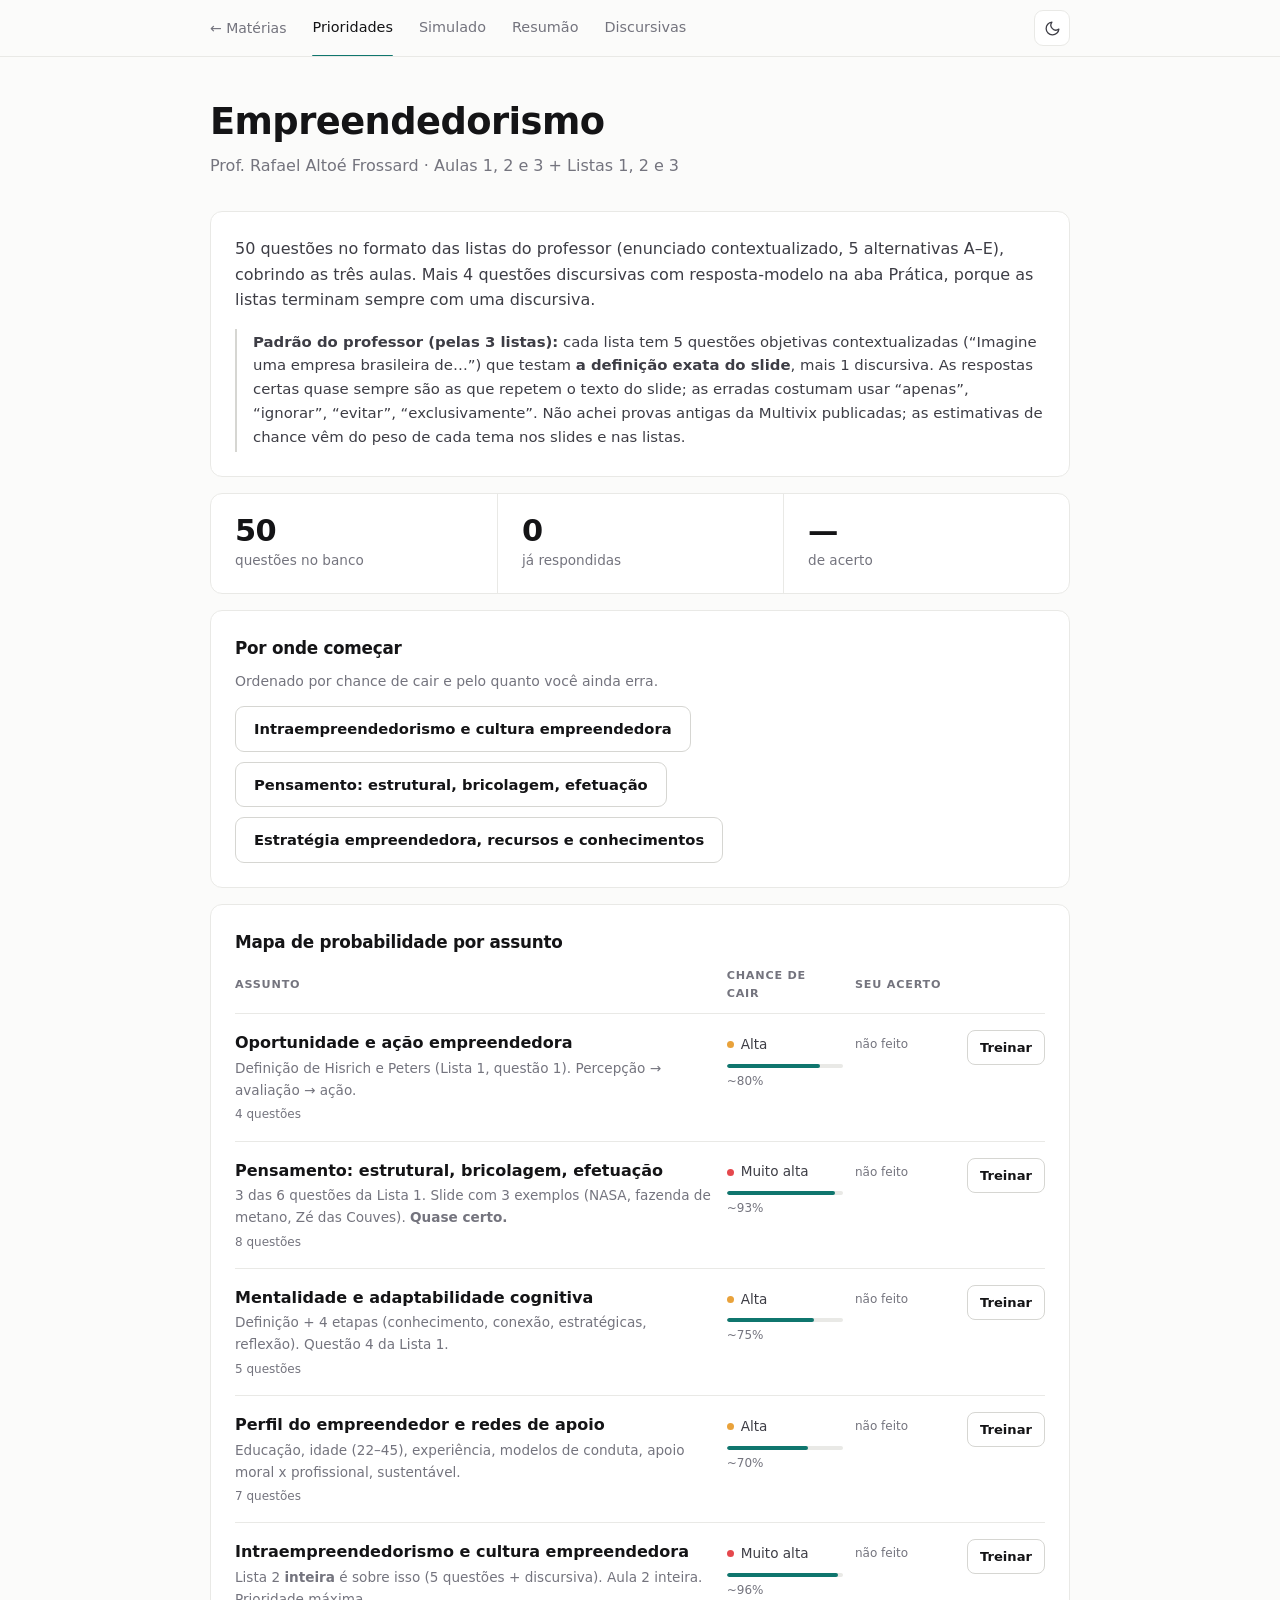
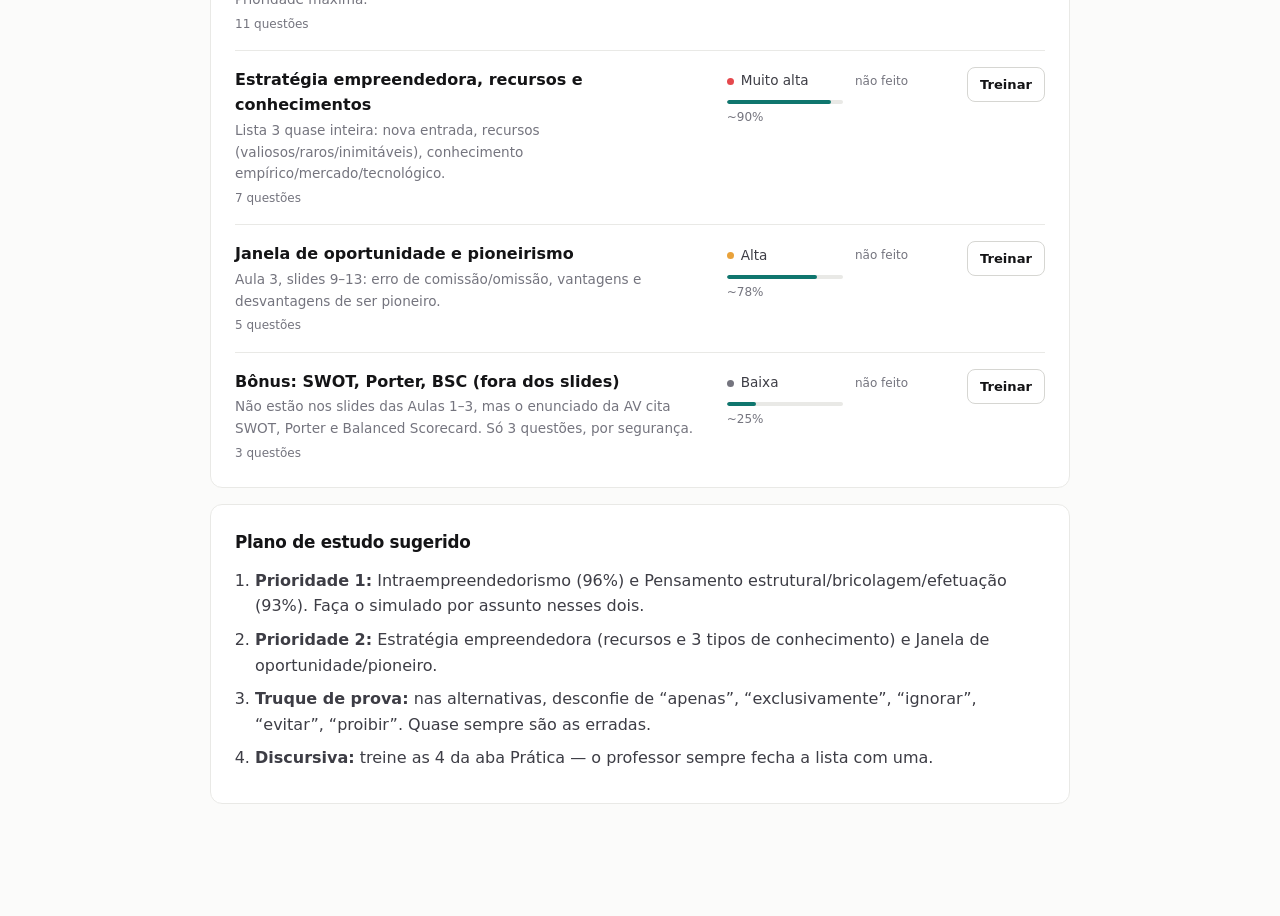
==== commit bf39cfd2: "Simulados de estudo: 4 matérias, visual clean e modo claro/escuro - Estrutura de Dados II, Empreende" ====
--- a/empreendedorismo.html
+++ b/empreendedorismo.html
@@ -1,668 +1,788 @@
-<!doctype html>
-<html lang="pt-BR"><head><meta charset="utf-8">
-<meta name="viewport" content="width=device-width,initial-scale=1">
-<title>Simulado</title><style>:root{
-  --bg:#f5f6fa;--card:#fff;--ink:#1d2433;--muted:#667085;--line:#e4e7ee;
-  --accent:#4f46e5;--accent-soft:#eef0ff;--good:#16a34a;--good-soft:#e8f8ee;--bad:#dc2626;--bad-soft:#fdecec;--warn:#d97706;--warn-soft:#fff4e0;
-  --code-bg:#161b26;--code-ink:#e6edf7;
-}
-@media (prefers-color-scheme:dark){
-  :root{--bg:#10131a;--card:#181c26;--ink:#e8ecf4;--muted:#9aa4b8;--line:#2a3040;--accent-soft:#232744;
-  --good-soft:#12301f;--bad-soft:#3a1717;--warn-soft:#3a2b10;--code-bg:#0b0e14}
-}
-*{box-sizing:border-box}
-html{scroll-behavior:smooth}
-body{margin:0;background:var(--bg);color:var(--ink);font:16px/1.55 system-ui,-apple-system,"Segoe UI",Roboto,sans-serif}
-header.top{background:linear-gradient(135deg,var(--accent),color-mix(in srgb,var(--accent) 60%,#000));color:#fff;padding:22px 20px 0}
-header.top .in{max-width:980px;margin:0 auto}
-header.top h1{margin:0;font-size:1.55rem}
-header.top p{margin:.2rem 0 14px;opacity:.9}
-header.top a.back{color:#fff;opacity:.85;text-decoration:none;font-size:.9rem}
-nav.tabs{display:flex;gap:4px;flex-wrap:wrap}
-nav.tabs button{background:rgba(255,255,255,.14);color:#fff;border:0;padding:10px 16px;border-radius:10px 10px 0 0;font:inherit;font-weight:600;cursor:pointer}
-nav.tabs button.on{background:var(--bg);color:var(--accent)}
-main{max-width:980px;margin:0 auto;padding:22px 16px 80px}
-.card{background:var(--card);border:1px solid var(--line);border-radius:16px;padding:20px;margin-bottom:16px;box-shadow:0 1px 2px rgba(16,24,40,.04)}
-h2{margin:.2rem 0 .8rem;font-size:1.25rem}
-h3{margin:1rem 0 .4rem;font-size:1.05rem}
-.muted{color:var(--muted)}
-.small{font-size:.88rem}
-.grid{display:grid;gap:12px}
-.g3{grid-template-columns:repeat(auto-fit,minmax(170px,1fr))}
-.stat{background:var(--accent-soft);border-radius:14px;padding:14px 16px}
-.stat b{display:block;font-size:1.7rem;color:var(--accent)}
-.btn{background:var(--accent);color:#fff;border:0;border-radius:12px;padding:11px 20px;font:inherit;font-weight:650;cursor:pointer}
-.btn:hover{filter:brightness(1.08)}
-.btn.ghost{background:transparent;color:var(--accent);border:1.5px solid var(--accent)}
-.btn.sm{padding:6px 12px;font-size:.88rem;border-radius:9px}
-.btn[disabled]{opacity:.45;cursor:not-allowed}
-table.topics{width:100%;border-collapse:collapse}
-table.topics th{font-size:.78rem;text-transform:uppercase;letter-spacing:.04em;color:var(--muted);text-align:left;padding:6px 8px;border-bottom:1px solid var(--line)}
-table.topics td{padding:10px 8px;border-bottom:1px solid var(--line);vertical-align:middle}
-.bar{height:9px;background:var(--line);border-radius:99px;overflow:hidden;min-width:90px}
-.bar i{display:block;height:100%;border-radius:99px;background:var(--accent)}
-.bar.hot i{background:linear-gradient(90deg,#f59e0b,#ef4444)}
-.bar.acc i{background:var(--good)}
-.chip{display:inline-block;padding:2px 10px;border-radius:99px;font-size:.78rem;font-weight:650;background:var(--accent-soft);color:var(--accent)}
-.chip.hot{background:#ffe4e0;color:#b42318}
-.chip.high{background:var(--warn-soft);color:var(--warn)}
-.chip.mid{background:var(--accent-soft);color:var(--accent)}
-.chip.low{background:var(--line);color:var(--muted)}
-@media (prefers-color-scheme:dark){.chip.hot{background:#4a1a16;color:#ff9b8f}}
-.opt{display:flex;gap:12px;width:100%;text-align:left;background:var(--card);color:var(--ink);border:1.5px solid var(--line);border-radius:12px;padding:12px 14px;margin:8px 0;font:inherit;cursor:pointer;align-items:flex-start}
-.opt:hover:not(.lock){border-color:var(--accent);background:var(--accent-soft)}
-.opt .l{flex:none;width:28px;height:28px;border-radius:50%;background:var(--line);display:grid;place-items:center;font-weight:700;font-size:.85rem}
-.opt.sel{border-color:var(--accent);background:var(--accent-soft)}
-.opt.sel .l{background:var(--accent);color:#fff}
-.opt.ok{border-color:var(--good);background:var(--good-soft)}
-.opt.ok .l{background:var(--good);color:#fff}
-.opt.no{border-color:var(--bad);background:var(--bad-soft)}
-.opt.no .l{background:var(--bad);color:#fff}
-.opt.lock{cursor:default}
-.qtext{font-size:1.08rem;font-weight:550;margin:.6rem 0 .8rem}
-pre.code{background:var(--code-bg);color:var(--code-ink);border-radius:12px;padding:14px 16px;overflow:auto;font:.88rem/1.5 ui-monospace,Consolas,"Cascadia Mono",monospace;margin:.6rem 0;white-space:pre}
-code{background:var(--accent-soft);color:var(--accent);padding:1px 6px;border-radius:6px;font:.9em ui-monospace,Consolas,monospace}
-.why{border-radius:12px;padding:12px 16px;margin:10px 0}
-.why.good{background:var(--good-soft);border-left:5px solid var(--good)}
-.why.bad{background:var(--bad-soft);border-left:5px solid var(--bad)}
-.why p{margin:.3rem 0 0}
-.an{background:var(--warn-soft);border-left:5px solid var(--warn);border-radius:12px;padding:12px 16px;margin:10px 0}
-details{margin:8px 0}
-details summary{cursor:pointer;font-weight:600;color:var(--accent)}
-details ul{margin:.4rem 0}
-.progress{height:8px;background:var(--line);border-radius:99px;overflow:hidden;margin:6px 0 14px}
-.progress i{display:block;height:100%;background:var(--accent);transition:width .25s}
-.row{display:flex;gap:10px;align-items:center;flex-wrap:wrap}
-.row.sp{justify-content:space-between}
-.radio{display:flex;gap:10px;padding:12px;border:1.5px solid var(--line);border-radius:12px;margin:8px 0;cursor:pointer;align-items:flex-start}
-.radio.on{border-color:var(--accent);background:var(--accent-soft)}
-.radio input{margin-top:5px}
-select{font:inherit;padding:8px;border-radius:9px;border:1.5px solid var(--line);background:var(--card);color:var(--ink)}
-.score{font-size:3rem;font-weight:800;color:var(--accent);line-height:1}
-.list li{margin:.35rem 0}
-.tag{font-size:.75rem;color:var(--muted)}
-.note{background:var(--warn-soft);border-radius:12px;padding:10px 14px;font-size:.9rem;margin:10px 0}
-@media (max-width:600px){header.top h1{font-size:1.25rem}.opt{padding:10px}table.topics .hide-s{display:none}}
-</style></head>
-<body>
-<header class="top"><div class="in"><a class="back" href="index.html">← todas as matérias</a>
-<h1 id="h-title"></h1><p id="h-sub"></p><nav class="tabs" id="tabs"></nav></div></header>
-<main id="app"></main>
-<script>window.EXAM = {
-  id: "emp",
-  title: "Empreendedorismo",
-  subtitle: "Prova: quarta-feira (25/11) · Prof. Rafael Altoé Frossard · Aulas 1, 2 e 3 + Listas 1, 2 e 3",
-  color: "#0f766e",
-  intro: "50 questões no formato das listas do professor (enunciado contextualizado, 5 alternativas A–E), cobrindo as três aulas. Mais 4 questões discursivas com resposta-modelo na aba Prática, porque as listas terminam sempre com uma discursiva.",
-  disclaimer: "**Padrão do professor (pelas 3 listas):** cada lista tem 5 questões objetivas contextualizadas (“Imagine uma empresa brasileira de…”) que testam **a definição exata do slide**, mais 1 discursiva. As respostas certas quase sempre são as que repetem o texto do slide; as erradas costumam usar “apenas”, “ignorar”, “evitar”, “exclusivamente”. Não achei provas antigas da Multivix publicadas; as estimativas de chance vêm do peso de cada tema nos slides e nas listas.",
-  topics: [
-    { id: "oport", name: "Oportunidade e ação empreendedora", prob: 80, why: "Definição de Hisrich e Peters (Lista 1, questão 1). Percepção → avaliação → ação." },
-    { id: "pens", name: "Pensamento: estrutural, bricolagem, efetuação", prob: 93, why: "3 das 6 questões da Lista 1. Slide com 3 exemplos (NASA, fazenda de metano, Zé das Couves). **Quase certo.**" },
-    { id: "adapt", name: "Mentalidade e adaptabilidade cognitiva", prob: 75, why: "Definição + 4 etapas (conhecimento, conexão, estratégicas, reflexão). Questão 4 da Lista 1." },
-    { id: "perfil", name: "Perfil do empreendedor e redes de apoio", prob: 70, why: "Educação, idade (22–45), experiência, modelos de conduta, apoio moral x profissional, sustentável." },
-    { id: "intra", name: "Intraempreendedorismo e cultura empreendedora", prob: 96, why: "Lista 2 **inteira** é sobre isso (5 questões + discursiva). Aula 2 inteira. Prioridade máxima." },
-    { id: "estrat", name: "Estratégia empreendedora, recursos e conhecimentos", prob: 90, why: "Lista 3 quase inteira: nova entrada, recursos (valiosos/raros/inimitáveis), conhecimento empírico/mercado/tecnológico." },
-    { id: "janela", name: "Janela de oportunidade e pioneirismo", prob: 78, why: "Aula 3, slides 9–13: erro de comissão/omissão, vantagens e desvantagens de ser pioneiro." },
-    { id: "extra", name: "Bônus: SWOT, Porter, BSC (fora dos slides)", prob: 25, why: "Não estão nos slides das Aulas 1–3, mas o enunciado da AV cita SWOT, Porter e Balanced Scorecard. Só 3 questões, por segurança." }
-  ],
-  plan: [
-    "**Prioridade 1:** Intraempreendedorismo (96%) e Pensamento estrutural/bricolagem/efetuação (93%). Faça o simulado por assunto nesses dois.",
-    "**Prioridade 2:** Estratégia empreendedora (recursos e 3 tipos de conhecimento) e Janela de oportunidade/pioneiro.",
-    "**Truque de prova:** nas alternativas, desconfie de “apenas”, “exclusivamente”, “ignorar”, “evitar”, “proibir”. Quase sempre são as erradas.",
-    "**Discursiva:** treine as 4 da aba Prática — o professor sempre fecha a lista com uma."
-  ],
-  questions: [
-    // ========== OPORTUNIDADE ==========
-    ["oport", "De acordo com Hisrich e Peters (slides da Aula 1), o que caracteriza uma **oportunidade empreendedora**?",
-      ["Ideias inovadoras que se realizam sozinhas, sem depender de qualquer ação", "Situações em que novos bens, serviços, matérias-primas e métodos organizacionais podem ser introduzidos e vendidos por um valor maior que o custo de produção", "Projetos que dependem exclusivamente de financiamento externo", "Iniciativas que priorizam apenas o lucro imediato", "Qualquer ideia criativa, mesmo sem mercado"], 1,
-      "O slide define oportunidade como a situação em que se pode introduzir e **vender por valor maior que o custo de produção**. Repare: é uma *situação*, ainda não é o negócio.",
-      "Ver que as pessoas pagariam R$ 10 por um sanduíche que custa R$ 4 para fazer: a oportunidade é a diferença, ainda falta alguém fazer o sanduíche.",
-      ["Sem ação nenhuma ideia se realiza — o slide diz o contrário.", "", "“Exclusivamente” é a palavra-pista de alternativa errada.", "“Apenas lucro imediato” não está no conceito.", "Precisa haver possibilidade de vender por mais que o custo."]],
-    ["oport", "Segundo a aula, oportunidades empreendedoras “não significam nada isoladamente”. Por quê?",
-      ["Porque só existem em mercados já estabelecidos", "Porque precisam da ação empreendedora para serem materializadas", "Porque só grandes empresas conseguem explorá-las", "Porque dependem apenas de sorte", "Porque são sempre óbvias para todos"], 1,
-      "Uma oportunidade só vira realidade quando **alguém age**. Sem a ação empreendedora ela fica só “no ar”.",
-      "Uma semente sozinha não vira árvore: precisa de quem plante e regue.",
-      ["Podem surgir em mercados novos também.", "", "Não é exclusividade de grandes empresas.", "Não depende apenas de sorte.", "Muitas não são óbvias (como no pensamento estrutural)."]],
-    ["oport", "Uma desenvolvedora percebe que escolas pequenas não têm um sistema de matrícula acessível (mudança no ambiente externo). Ela avalia se a ideia é viável e se está disposta a executá-la. Segundo o modelo da aula, quando surge uma oportunidade **para ela própria**?",
-      ["Quando recebe financiamento externo", "Quando avalia a viabilidade da ideia e sua predisposição de executá-la", "Quando um concorrente lança o mesmo produto", "Quando consegue vender a ideia para uma empresa maior", "Quando ignora os riscos para agir mais rápido"], 1,
-      "A aula descreve: mudanças no ambiente são percebidas por indivíduos motivados; **quando o indivíduo avalia a viabilidade e sua predisposição de executar, surge uma oportunidade para ele próprio**.",
-      "Ver uma vaga de emprego é uma coisa; decidir que aquela vaga é para você é outra.",
-      ["Financiamento não é o critério do slide.", "", "A concorrência não define a oportunidade pessoal.", "Vender a ideia não é o que o slide descreve.", "Ignorar riscos não faz parte do modelo."]],
-    ["oport", "Quem tende a perceber as mudanças do ambiente externo como oportunidades, segundo a aula?",
-      ["Qualquer pessoa, sem diferença de motivação", "Indivíduos motivados, mais atentos ao processamento dessas informações", "Apenas especialistas em tecnologia", "Apenas quem já tem capital", "Somente quem tem curso superior"], 1,
-      "Os slides dizem que as mudanças do ambiente são percebidas por indivíduos que, **se estiverem motivados, estarão mais atentos** ao processamento das informações.",
-      "Quando você está querendo comprar um carro, vê carros do modelo que gosta em toda esquina.",
-      ["Se fosse qualquer um, não haveria diferença entre empreendedores e os demais.", "", "Não é exclusivo de especialistas em tecnologia.", "O capital não é a condição citada.", "A formação não é a condição citada."]],
-
-    // ========== PENSAMENTO ==========
-    ["pens", "O **pensamento estrutural** do empreendedor consiste em:",
-      ["Seguir rigidamente um plano de negócios estruturado", "Identificar correspondências entre os mecanismos fundamentais de uma tecnologia e os de um mercado, mesmo sem semelhança superficial", "Adaptar recursos que já se tem a novos problemas", "Começar pelo resultado desejado e escolher os meios", "Organizar a empresa em departamentos"], 1,
-      "Há **semelhança estrutural** quando os mecanismos fundamentais da tecnologia correspondem aos do mercado-alvo. Essa correspondência é uma **oportunidade** e **não é óbvia**; conhecer bem a tecnologia/mercado ajuda a enxergá-la.",
-      "Perceber que o mecanismo da “fila de espera da padaria” é o mesmo do atendimento do pronto-socorro, mesmo sendo negócios totalmente diferentes na aparência.",
-      ["“Estrutural” não significa estruturar uma empresa.", "", "Isso é bricolagem.", "Isso é o processo causal (o oposto da efetuação).", "Nada a ver com organograma."]],
-    ["pens", "No exemplo do simulador de voo da NASA, que passou a ser usado por pais que buscam tratamentos alternativos para o TDAH dos filhos, qual característica explica a oportunidade?",
-      ["Alta semelhança superficial com o mercado de estudantes", "Alta semelhança estrutural entre a tecnologia (melhora foco e concentração) e a necessidade do mercado-alvo", "Baixo custo de produção", "Uso de recursos jogados fora por outras empresas", "Início pelo que o empreendedor já tinha (quem é, o que conhece)"], 1,
-      "O simulador tem **baixa** semelhança superficial com o mercado escolar, mas **alta semelhança estrutural**: ele aprimora foco e concentração, justamente o que os pais procuram. Surge a oportunidade.",
-      "Uma ferramenta feita para pilotos de ônibus espacial que, por dentro, treina a atenção — e é isso que o pai de uma criança com TDAH quer.",
-      ["O slide diz que a semelhança superficial com o mercado de estudantes é **baixa**.", "", "Custo não é o ponto do exemplo.", "Isso descreve bricolagem.", "Isso descreve efetuação."]],
-    ["pens", "Qual conceito se refere à **adaptação de recursos já disponíveis a novos problemas e oportunidades** (“se a vida te der limões, faça uma limonada”)?",
-      ["Efetuação", "Pensamento estrutural", "Adaptabilidade cognitiva", "Mentalidade empreendedora", "Bricolagem"], 4,
-      "**Bricolagem** = usar o que se tem à mão para resolver novos problemas ou aproveitar oportunidades. O lema dos limões e da limonada é a ilustração do slide.",
-      "Mecânico que improvisa uma peça com o que tem na oficina em vez de esperar a encomenda chegar.",
-      ["Efetuação parte do que se tem (quem sou, o que sei, quem conheço) para escolher resultados.", "Pensamento estrutural liga tecnologia e mercado por semelhança de mecanismos.", "Adaptabilidade cognitiva é a capacidade de lidar com mudanças.", "Mentalidade empreendedora é detectar, agir e se movimentar sob incerteza.", ""]],
-    ["pens", "Donos de uma fazenda queimaram o metano das minas abandonadas num gerador a diesel e venderam a eletricidade. A água quente do gerador aqueceu uma estufa de tomates hidropônicos e depois tanques de tilápias. Esse caso ilustra principalmente:",
-      ["Pensamento estrutural", "Bricolagem", "Efetuação", "Janela de oportunidade", "Intraempreendedorismo"], 1,
-      "Eles pegaram **problemas e recursos que já tinham** (minas, metano, calor residual) e os transformaram em negócios: é **bricolagem**.",
-      "Fazer limonada de cada limão: o “lixo” de um processo vira insumo do próximo.",
-      ["Não há correspondência tecnologia–mercado escondida no caso.", "", "Efetuação seria o exemplo do Zé das Couves, que parte de quem é e do que tem para ir redefinindo o resultado.", "Não há discussão de tempo/janela.", "Não envolve funcionário dentro de empresa."]],
-    ["pens", "A **efetuação** é caracterizada por:",
-      ["Começar com um resultado almejado e concentrar-se nos meios para gerá-lo", "Começar com o que se tem (quem são, o que conhecem e quem conhecem) e selecionar entre os possíveis resultados", "Esperar a janela de oportunidade se fechar", "Realizar apenas pesquisa de mercado antes de agir", "Evitar parcerias para não dividir resultados"], 1,
-      "Efetuação: “o que eu **posso** fazer com os recursos que tenho?”. Parte dos **meios** disponíveis (quem sou / o que sei / quem conheço) e escolhe entre resultados possíveis.",
-      "Abrir a geladeira e decidir o jantar com o que tem, em vez de escolher a receita e ir ao mercado.",
-      ["Isso é o processo **causal** (o oposto da efetuação).", "", "Não tem relação com esperar a janela fechar.", "“Apenas pesquisa de mercado” não é o conceito.", "Na efetuação as parcerias costumam ser parte do caminho (caso do Zé das Couves)."]],
-    ["pens", "Qual a diferença central entre efetuação e o processo causal?",
-      ["A efetuação parte dos meios disponíveis; o causal parte de um resultado almejado e foca nos meios para chegar a ele", "A efetuação usa tecnologia; o causal não", "A efetuação é só para empresas grandes; o causal para pequenas", "Ambos partem do resultado almejado", "O causal ignora completamente os recursos"], 0,
-      "**Causal:** resultado almejado → busco os meios. **Efetuação:** meios disponíveis → escolho entre resultados possíveis.",
-      "Causal = escolher a receita e ir ao mercado. Efetuação = ver o que tem na geladeira e decidir o prato.",
-      ["", "Tecnologia não é o critério.", "Porte da empresa não é o critério.", "Só o causal parte do resultado.", "O causal usa recursos, mas começa pelo resultado."]],
-    ["pens", "Zé das Couves tinha R$ 10 mil para montar um negócio de legumes, descobriu que não bastava, fez parceria com um mercadinho, um legume viralizou, ele deu entrevista e acabou abrindo um mercado muito maior que o previsto. Esse caso ilustra:",
-      ["Processo causal", "Efetuação", "Erro de omissão", "Vantagem de custo do pioneiro", "Cultura empreendedora corporativa"], 1,
-      "Ele partiu do que tinha (dinheiro, conhecimento, contatos) e foi **redefinindo os resultados possíveis** ao longo do caminho: **efetuação**. O resultado final foi diferente do planejado.",
-      "Plantar uma horta pequena e ir descobrindo no caminho que dá para virar um mercado.",
-      ["Causal teria um objetivo fixo desde o início.", "", "Não envolve deixar de agir.", "O caso não trata de pioneirismo.", "Ele é empreendedor independente, não funcionário."]],
-    ["pens", "Uma rede social não tem semelhança superficial com o mercado de pais de crianças autistas, mas pode formar comunidades virtuais de apoio. Isso é um exemplo de:",
-      ["Semelhança superficial", "Semelhança estrutural", "Erro de comissão", "Intraempreendedorismo", "Pesquisa de mercado"], 1,
-      "O mecanismo fundamental da tecnologia (conectar pessoas em comunidades) **corresponde a uma necessidade** do mercado (redes de apoio): **semelhança estrutural** → oportunidade. (É o gabarito da Lista 1, questão 6.)",
-      "A ferramenta não “parece” de saúde, mas por dentro faz o que esses pais precisam: conectar quem vive a mesma situação.",
-      ["Superficial seria quando os elementos visíveis se parecem.", "", "Não se trata de erro de ação.", "Não é funcionário dentro de empresa.", "O exemplo não é sobre pesquisa de mercado."]],
-
-    // ========== ADAPTABILIDADE ==========
-    ["adapt", "A **mentalidade empreendedora** é a capacidade de:",
-      ["Seguir um plano fixo, mesmo com incerteza", "Detectar, agir e se movimentar rapidamente, mesmo sob condições incertas", "Evitar riscos a qualquer custo", "Trabalhar apenas em equipe", "Obter capital de investidores"], 1,
-      "Slide: abrange **detectar, agir e se movimentar rapidamente, mesmo sob condições incertas**. Para tê-la, é preciso desenvolver a **adaptabilidade cognitiva**.",
-      "Surfista: não controla a onda, mas lê, reage e se ajusta com rapidez.",
-      ["O contexto é de imprevisibilidade — plano fixo não é o conceito.", "", "Empreender envolve incerteza e riscos calculados.", "Equipe não é o critério.", "Capital não é o critério."]],
-    ["adapt", "Segundo os slides, o que é **adaptabilidade cognitiva** no contexto empreendedor?",
-      ["Capacidade de ignorar mudanças no ambiente", "Habilidade de seguir rigidamente um plano pré-definido", "Capacidade de ser dinâmico, flexível e autorregulador para identificar e processar mudanças no ambiente e se guiar por elas", "Uso exclusivo de conhecimento técnico, sem adaptação", "Foco em resultados sem considerar os recursos disponíveis"], 2,
-      "É o quanto o empreendedor é **dinâmico, flexível, autorregulador** e engajado em gerar estruturas de decisão para **identificar e processar mudanças** e se guiar por elas. (Lista 1, questão 4.)",
-      "Um GPS que recalcula a rota toda vez que o trânsito muda.",
-      ["É o contrário: o empreendedor percebe a mudança.", "Rigidez é o oposto de adaptabilidade.", "", "“Exclusivo” + “sem adaptação” — contradiz o conceito.", "Os recursos são considerados."]],
-    ["adapt", "Na sequência para aumentar a adaptabilidade cognitiva, qual etapa estimula o empreendedor a pensar na situação atual em termos de **semelhanças e diferenças** com situações anteriores já enfrentadas e resolvidas?",
-      ["Perguntas de conhecimento", "Tarefas para conexão", "Tarefas estratégicas", "Tarefas para reflexão", "Tarefas de controle"], 1,
-      "As 4 etapas são: (1) **perguntas de conhecimento** (natureza do ambiente), (2) **tarefas para conexão** (semelhanças/diferenças com situações anteriores), (3) **tarefas estratégicas** (quais estratégias e por quê), (4) **tarefas para reflexão** (entendimento e sentimentos).",
-      "Conexão = “isso me lembra aquele problema do ano passado; em que é igual e em que é diferente?”.",
-      ["Conhecimento: entender a natureza do ambiente.", "", "Estratégicas: escolher estratégias adequadas e por quê.", "Reflexão: pensar no próprio entendimento e sentimentos.", "Não existe esta etapa."]],
-    ["adapt", "As **tarefas estratégicas**, na construção da adaptabilidade cognitiva, servem para:",
-      ["Estimular a refletir sobre os próprios sentimentos", "Estimular a discernir quais estratégias são adequadas para resolver o problema (e por quê) ou buscar a oportunidade (e como)", "Aumentar o conhecimento sobre o ambiente", "Comparar a situação atual com anteriores", "Substituir a pesquisa de mercado"], 1,
-      "Tarefas estratégicas: **discernir qual estratégia usar, por quê e como**. Reflexão = sentimentos; Conhecimento = ambiente; Conexão = comparar com o passado.",
-      "É o momento do “plano de jogo” no intervalo da partida.",
-      ["Isso é reflexão.", "", "Isso é perguntas de conhecimento.", "Isso é conexão.", "Não substitui pesquisa."]],
-    ["adapt", "Empreendedores que aumentam a adaptabilidade cognitiva têm mais possibilidade de (1) se adaptar a novas situações, (2) ser criativos e (3) transmitir o raciocínio por trás de uma resposta. Qual das opções **NÃO** é um desses benefícios?",
-      ["Adaptar-se a novas situações usando conhecimento e experiência anteriores", "Chegar a ideias, soluções ou insights originais e adaptáveis", "Explicar o raciocínio por trás de determinada resposta", "Seguir rigidamente um único método para qualquer situação", "Aprender ou resolver problemas em contextos novos"], 3,
-      "Os benefícios são: **adaptar-se, ser criativo e comunicar o raciocínio**. Seguir um único método rigidamente é o oposto de adaptabilidade.",
-      "Quem só sabe uma receita não se vira quando falta um ingrediente.",
-      ["É benefício (1).", "É benefício (2).", "É benefício (3).", "", "É consequência do benefício (1)."]],
-
-    // ========== PERFIL ==========
-    ["perfil", "Sobre a **educação** do empreendedor, segundo a Aula 1, o ideal é:",
-      ["Evitar a formação superior para não perder tempo", "Uma formação generalista, com domínio de finanças, planejamento estratégico, marketing, comunicação e administração", "Formação exclusivamente técnica", "Formação só em marketing", "A educação não faz diferença"], 1,
-      "Embora haja empreendedores de sucesso com pouco estudo, a educação tem papel relevante. O ideal é uma **formação generalista**, que ajude a **se adaptar** conforme o cenário.",
-      "Um canivete suíço: várias ferramentas para situações diferentes.",
-      ["A educação tem papel relevante.", "", "“Exclusivamente técnica” é pista de errada.", "“Só marketing” é restrito demais.", "Contradiz o slide."]],
-    ["perfil", "De acordo com os slides, a maior parte dos empreendedores inicia a carreira em que faixa etária?",
-      ["18 a 22 anos", "22 a 45 anos", "45 a 60 anos", "60 a 70 anos", "Não há relação com a idade"], 1,
-      "Maior parte começa **entre 22 e 45 anos**: exige experiência, apoio financeiro e alto grau de energia. Idades “marcantes” (25, 30, 35, 40, 45) incentivam abrir um negócio; homens começam por volta dos 30, mulheres por volta dos 35.",
-      "Nem muito cedo (falta experiência e capital), nem muito tarde (falta energia): a janela é dos 22 aos 45.",
-      ["Muito jovem: falta experiência e apoio financeiro.", "", "Já passou da faixa mais comum.", "Fora da faixa.", "O slide trata a idade como característica relevante."]],
-    ["perfil", "Sobre a **experiência profissional** do empreendedor, os slides afirmam que:",
-      ["É irrelevante para quem quer empreender", "Experiência em finanças, desenvolvimento de produtos/serviços, produção e canais de distribuição é relevante, e a experiência com outros empreendimentos catalisa novas ideias", "Só vale experiência em empresa familiar", "Só vale experiência anterior fracassada", "Apenas a experiência em vendas conta"], 1,
-      "Experiência em **finanças, desenvolvimento de produto, produção e canais de distribuição** é relevante; experiência com **outros empreendimentos catalisa** novos empreendimentos.",
-      "Quem já abriu uma padaria reconhece rápido os erros ao abrir uma cafeteria.",
-      ["O slide diz que é importante.", "", "Não restringe a empresa familiar.", "Não exige fracasso.", "“Apenas” é pista de errada."]],
-    ["perfil", "Os **modelos de conduta** são:",
-      ["Regras da empresa sobre comportamento dos funcionários", "Indivíduos cujo exemplo o empreendedor pode se inspirar — empreendedores de sucesso ou até pessoas próximas", "Apenas investidores que financiam a empresa", "Concorrentes diretos", "Leis que regulam a atividade empresarial"], 1,
-      "Modelo de conduta = **quem serve de inspiração** (empreendedor de sucesso ou alguém próximo). Junto com as redes de apoio, ajuda na formação do novo empreendimento.",
-      "O ídolo que você segue e quer imitar.",
-      ["Não é código de conduta interno.", "", "Não se restringe a financiadores.", "Concorrentes não são o conceito.", "Não são leis."]],
-    ["perfil", "Qual é a **rede de apoio moral** do empreendedor?",
-      ["Contadores e advogados contratados", "Familiares e amigos que dão apoio psicológico em momentos difíceis e solitários (os cônjuges costumam ser os maiores defensores)", "Fornecedores e clientes", "Associações comerciais", "Consultores especializados"], 1,
-      "Apoio **moral** = apoio **psicológico**, dado por familiares e amigos (com quem se pode conversar sem medo de críticas). Cônjuges costumam ser os maiores defensores.",
-      "A torcida que te abraça depois de um jogo ruim.",
-      ["São apoio profissional.", "", "Fornecedores e clientes são apoio profissional.", "Associações comerciais são apoio profissional.", "Especialistas são apoio profissional."]],
-    ["perfil", "Uma empreendedora consulta seu contador, conversa com fornecedores e participa de uma associação comercial para tirar dúvidas do negócio. Isso exemplifica:",
-      ["Rede de apoio moral", "Rede de apoio profissional", "Bricolagem", "Pensamento estrutural", "Erro de omissão"], 1,
-      "**Rede de apoio profissional**: indivíduos que ajudam nas atividades empresariais — especialistas, clientes, sócios, fornecedores, associações comerciais e afiliações pessoais.",
-      "Os “consultores de bairro” do seu negócio.",
-      ["Apoio moral é família e amigos.", "", "Bricolagem = adaptar recursos.", "Pensamento estrutural = ligar tecnologia e mercado.", "Omissão = deixar de agir."]],
-    ["perfil", "O **empreendedorismo sustentável** busca:",
-      ["Maximizar o lucro e ignorar efeitos ambientais", "Preservar a natureza, o suporte de vida e a comunidade, ao perceber oportunidades de criar produtos, processos e serviços que geram ganho econômico e não econômico para indivíduos, economia e sociedade", "Reduzir o número de funcionários", "Copiar produtos já existentes", "Evitar qualquer inovação tecnológica"], 1,
-      "Focado em **preservar natureza, suporte de vida e comunidade** na busca de oportunidades que gerem **ganhos econômicos e não econômicos** (indivíduo, economia e sociedade). Exige conhecer a fundo o meio ambiente.",
-      "Negócio que dá lucro para o dono e deixa o rio mais limpo.",
-      ["Ignorar ambiente é o oposto.", "", "Não tem relação com número de funcionários.", "Não é cópia.", "Não evita inovação."]],
-
-    // ========== INTRAEMPREENDEDORISMO ==========
-    ["intra", "Na Xerox dos anos 1970, talentos como Steve Jobs sentiam falta de liberdade para inovar e saíram para fundar suas próprias empresas. Qual conceito representa a estratégia de aproveitar as ideias criativas internas para evitar perda de produtividade e de talentos?",
-      ["Orientação estratégica focada em minimizar recursos", "Intraempreendedorismo, que cultiva o espírito empreendedor dentro da organização", "Controle burocrático de recursos alheios", "Filosofia de recompensas baseada na hierarquia tradicional", "Estrutura administrativa sem redes informais"], 1,
-      "**Intraempreendedorismo** = aproveitar as ideias criativas dos colaboradores, cultivando o espírito empreendedor **dentro** da organização. Sem isso: perda de produtividade ou saída da empresa. (Lista 2, questão 1.)",
-      "É dar ao funcionário um “cantinho” para tocar o próprio projeto, para ele não sair e abrir o dele na porta ao lado.",
-      ["Isso é uma dimensão da decisão, não o conceito.", "", "Controle burocrático é o contrário.", "Recompensa deve ser por contribuição à descoberta/exploração de oportunidades.", "A estrutura empreendedora é orgânica **com** redes informais."]],
-    ["intra", "Para não perder as ideias de seus funcionários, a Xerox criou a:",
-      ["Xerox Innovation Labs", "Xerox Technology Ventures (XTV), para investir nas ideias dos funcionários", "PlayStation Division", "Apple Labs", "Xerox Capital Partners"], 1,
-      "Depois que Jobs saiu para fundar sua empresa, a Xerox criou a **Xerox Technology Ventures (XTV)**: braço para **investir nas ideias dos funcionários**.",
-      "XTV = “X” de Xerox + Ventures: fundo interno para apostar nos funcionários.",
-      ["Nome inventado.", "", "PlayStation é case da Sony.", "Não é case citado.", "Nome inventado."]],
-    ["intra", "Por que a falta de espaço para expressão individual e de mais liberdade é um problema para as organizações, segundo a Aula 2?",
-      ["Porque aumenta a lucratividade", "Porque pode desanimar os colaboradores, gerando perda de produtividade ou saída da empresa em busca de outra que ofereça significado maior", "Porque diminui o número de concorrentes", "Porque reduz custos de pessoal", "Porque impede a criação de metas"], 1,
-      "Muitos querem criar algo “seu” ou buscar **significado maior** no que fazem; se a organização não oferece, o indivíduo **perde motivação ou vai embora**.",
-      "Ninguém fica muito tempo num emprego em que não pode propor nada.",
-      ["Seria o contrário.", "", "Não tem relação com concorrentes.", "O efeito é perda de talentos, não redução de custos.", "Não é o que o slide diz."]],
-    ["intra", "Qual alternativa descreve a **orientação empreendedora à oportunidade**, na comparação entre tomada de decisão administrativa e empreendedora?",
-      ["Foco apenas nos fatores inseridos na formulação da estratégia", "Comprometimento em agir com relação às possíveis oportunidades", "Foco em controlar os recursos já possuídos", "Preferência por manter o crescimento lento", "Evitar qualquer risco"], 1,
-      "Orientação empreendedora à oportunidade = **comprometimento em agir** diante de possíveis oportunidades. A **orientação estratégica** é que foca nos fatores da formulação da estratégia.",
-      "Administrador pergunta “o que meu plano prevê?”. Empreendedor pergunta “qual oportunidade eu agarro agora?”.",
-      ["Isso é a orientação **estratégica**.", "", "O slide fala em acessar recursos **alheios** (controle de recursos).", "A orientação é para o crescimento **rápido**.", "Não é o que o slide diz."]],
-    ["intra", "Na tomada de decisão empreendedora, o **comprometimento de recursos** e o **controle de recursos** referem-se, respectivamente, a:",
-      ["Maximizar os recursos próprios / vender recursos ociosos", "Minimizar os recursos necessários para perseguir uma oportunidade / acessar recursos alheios", "Concentrar capital / evitar parcerias", "Gastar o máximo possível / trabalhar sozinho", "Reduzir funcionários / aumentar o estoque"], 1,
-      "**Comprometimento de recursos** = como **minimizar** os recursos necessários para uma oportunidade. **Controle de recursos** = como **acessar recursos de terceiros**.",
-      "Empreendedor não precisa ser dono do carro: ele aluga, pega emprestado, faz parceria.",
-      ["Está invertido.", "", "Parceria é justamente uma forma de acessar recursos alheios.", "Não é o conceito.", "Não é o conceito."]],
-    ["intra", "Em empresas com mentalidade empreendedora, a **estrutura administrativa** e a **filosofia de recompensas** são, respectivamente:",
-      ["Hierárquica, com muitas camadas / recompensa por tempo de casa", "Orgânica, com menos camadas de burocracia e várias redes informais / recompensa pela contribuição à descoberta e exploração de oportunidades", "Rígida e centralizada / recompensa só para a diretoria", "Orgânica / recompensa por obedecer processos", "Burocrática / sem recompensas"], 1,
-      "**Estrutura orgânica** (menos burocracia entre alta administração e cliente; redes informais) e **recompensa baseada na contribuição** para descobrir/explorar oportunidades.",
-      "Time de startup: pouca hierarquia, e o bônus vai para quem trouxe a boa ideia.",
-      ["Descreve o modelo administrativo tradicional.", "", "Centralização é o oposto.", "Recompensar obediência não é o critério.", "Contradiz o slide."]],
-    ["intra", "A **cultura empreendedora**, segundo a Aula 2, é aquela que:",
-      ["Evita experimentos para proteger a operação", "Estimula os funcionários a gerar ideias, fazer experimentos e participar de atividades que possam produzir oportunidades", "Define parâmetros rígidos de oportunidade", "Concentra decisões em poucos gestores", "Foca apenas no curto prazo"], 1,
-      "Cultura empreendedora = foco em **estimular os funcionários a gerar ideias, experimentos** e outras atividades que possam produzir oportunidades.",
-      "Escola que deixa o aluno montar o próprio projeto, em vez de só copiar a lição.",
-      ["Experimentar é o núcleo da cultura empreendedora.", "", "Uma característica é justamente **não** ter parâmetros rígidos de oportunidade.", "A cultura é de equipe e liberdade.", "Um traço é o **horizonte de longo prazo**."]],
-    ["intra", "Uma startup brasileira de software, ao crescer, formalizou processos e percebeu que isso inibe a inovação. Qual ação melhor fomenta uma **cultura empreendedora** interna?",
-      ["Limitar o planejamento ao curto prazo para evitar riscos", "Proibir fracassos para manter a eficiência", "Estimular novas ideias nas fronteiras da tecnologia, permitindo experimentos, tentativa e erro", "Exigir parâmetros rígidos para todas as oportunidades", "Centralizar decisões numa estrutura de múltiplas camadas"], 2,
-      "Entre as características: opera nas **fronteiras da tecnologia**, estimula novas ideias, **incentiva tentativa e erro**, **permite fracassos**, sem parâmetros rígidos, recursos acessíveis, equipe multidisciplinar, longo prazo, voluntariado, recompensa adequada, patrocinadores e apoio da alta administração. (Lista 2, questão 2.)",
-      "Laboratório de pesquisa que aceita que 9 experimentos deem errado para o 10º dar certo.",
-      ["O horizonte da cultura é de **longo** prazo.", "Fracassos são **permitidos**.", "", "Característica é **ausência** de parâmetros de oportunidade.", "Burocracia é o oposto da cultura empreendedora."]],
-    ["intra", "Qual das alternativas descreve corretamente o **empreendedor corporativo**?",
-      ["Evita trabalho em equipe para manter o controle", "Conhece o ambiente, é visionário e flexível, cria opções administrativas, encoraja o trabalho em equipe, estimula a discussão aberta, constrói uma coalizão de patrocinadores e é persistente", "Rejeita patrocinadores para agir isolado", "Ignora as opções administrativas", "Limita-se a projetos de curto prazo"], 1,
-      "As 7 características do slide: **conhece o ambiente; visionário e flexível; cria opções administrativas; encoraja o trabalho em equipe; estimula a discussão aberta; constrói coalizão de patrocinadores; é persistente.** (Lista 2, questão 4.)",
-      "Funcionário que vira “embaixador” do seu projeto: conhece a empresa, junta aliados e não desiste.",
-      ["O slide diz o contrário: encoraja a equipe.", "", "Constrói **coalizão de patrocinadores**.", "Cria opções administrativas.", "É persistente (visão de longo prazo)."]],
-    ["intra", "Estudos mostram que empreendimentos corporativos têm sucesso **menor** que os iniciados de forma independente. Qual julgamento reflete melhor os problemas identificados?",
-      ["Empreendimentos corporativos são sempre mais lucrativos por causa do apoio da alta administração", "Negócios independentes demoram mais para ser lucrativos", "Ambientes restritivos não afetam a lucratividade", "A falta de liberdade para decisões autônomas, a dificuldade de manter projetos de longo prazo e o ambiente restritivo reduzem o sucesso corporativo", "A ausência de liberdade beneficia a inovação nas grandes empresas"], 3,
-      "Problemas: falta de liberdade para decidir, dificuldade de manter projetos de longo prazo, ambiente restritivo. E os **independentes se tornam lucrativos duas vezes mais rápido e são duas vezes mais lucrativos**. (Lista 2, questão 5.)",
-      "Criar um projeto dentro de uma empresa grande é como correr com o freio de mão puxado.",
-      ["Contradiz o slide (“sempre”).", "Independentes lucram **duas vezes mais rápido**.", "Afetam sim.", "", "A falta de liberdade prejudica, não beneficia."]],
-    ["intra", "No caso do **PlayStation**, qual sequência de fatos está correta?",
-      ["A Sony lançou o PlayStation em 1994 com cartuchos, após parceria bem-sucedida com a Nintendo", "O funcionário Ken Kutaragi propôs uma entrada CD-ROM para o SNES; a Nintendo aceitou, mas horas após o anúncio voltou atrás e fez parceria com a Philips; Kutaragi convenceu os executivos da Sony a criar um console próprio, lançado em 1994 com CDs", "A Nintendo comprou a Sony e lançou o PlayStation", "A Philips criou o PlayStation em 1994", "A Sony nunca teve receio de entrar no mercado de games"], 1,
-      "Sony tinha receio de entrar em games; Kutaragi propôs CD-ROM para o SNES; Nintendo aceitou e depois **voltou atrás (Philips)**; executivos, irritados, deram o sinal verde para o console próprio; **1994, com CDs em vez de cartuchos**. É o case de **intraempreendedorismo** do slide.",
-      "Funcionário insistente + chefes irritados com um parceiro que deu o cano = nasce um produto que mudou a empresa.",
-      ["A parceria foi frustrada e o console usou CDs, não cartuchos.", "", "Isso não aconteceu.", "A parceria da Nintendo com a Philips é parte da história, mas o PlayStation é da Sony.", "O slide diz que a Sony tinha receio inicialmente."]],
-
-    // ========== ESTRATÉGIA ==========
-    ["estrat", "Jovens empreendedores brasileiros querem abrir um food truck. Segundo os conceitos de estratégia empreendedora, o que é uma **nova entrada**?",
-      ["Limitar-se a criar uma organização sem considerar mercados", "Oferecer um novo produto a um mercado estabelecido ou novo, oferecer um produto estabelecido a um mercado novo, ou criar uma nova organização", "Focar apenas em recombinações de recursos sem ações", "Ignorar o conhecimento de mercado para priorizar tecnologia", "Evitar janelas de oportunidade para minimizar riscos"], 1,
-      "**Nova entrada** = (1) novo produto em mercado estabelecido ou novo; (2) produto estabelecido em mercado novo; ou (3) criação de nova organização. (Lista 3, questão 1.)",
-      "Entrar na festa: com um prato novo, com um prato conhecido para outra turma, ou abrindo a sua própria festa.",
-      ["Considera mercados.", "", "Envolve ações.", "Ignorar mercado é o oposto.", "Evitar janelas é o oposto."]],
-    ["estrat", "A **estratégia empreendedora** é:",
-      ["O planejamento financeiro anual", "O conjunto de decisões, ações e reações que primeiramente geram e, depois, exploram uma nova entrada", "A escolha do nome da empresa", "A cópia da estratégia do concorrente", "A redução de custos operacionais"], 1,
-      "Estratégia empreendedora = conjunto de **decisões, ações e reações** que **primeiro geram e depois exploram** uma nova entrada.",
-      "Tudo o que você decide e faz para entrar no mercado e depois se manter nele.",
-      ["Não é planejamento financeiro.", "", "Não é nome.", "Não é cópia.", "Não é só corte de custos."]],
-    ["estrat", "Uma fabricante de bicicletas adota modificações sugeridas por ciclistas off-road para atender um nicho. Aplicando o conceito de recursos, quando os insumos geram **vantagem competitiva**?",
-      ["Quando são comuns e fáceis de copiar", "Quando são valiosos, raros e inimitáveis", "Quando não são usados no processo produtivo", "Quando ignoram o conhecimento empírico dos usuários", "Quando focam apenas em custo"], 1,
-      "Recursos (insumos do processo produtivo) trazem vantagem competitiva quando são **valiosos, raros e inimitáveis**. (Lista 3, questão 2.)",
-      "A receita secreta do restaurante: boa, que poucos têm e que ninguém consegue copiar.",
-      ["Se são comuns e copiáveis, não geram vantagem.", "", "Recurso é o que é usado na produção.", "O conhecimento empírico ajuda a formar o recurso empreendedor.", "Custo isolado não define vantagem."]],
-    ["estrat", "O **recurso empreendedor** é formado por:",
-      ["Apenas capital financeiro", "A soma de recursos e/ou recombinações de recursos; a melhor forma de combiná-los é através da experiência e do conhecimento de mercado", "Apenas tecnologia de ponta", "Apenas mão de obra barata", "A ausência de concorrentes"], 1,
-      "Recurso empreendedor = soma e/ou **recombinação** de recursos. Combinar e recombinar bem exige **experiência e conhecimento de mercado**.",
-      "Legos: o poder está em combinar as peças de um jeito novo, não nas peças isoladas.",
-      ["“Apenas” — pista de errada.", "", "“Apenas” — pista de errada.", "“Apenas” — pista de errada.", "Não está no slide."]],
-    ["estrat", "Pilotos de trilha incorporam mudanças em suas motos que só depois serão incorporadas pelas montadoras, atendendo a um nicho. Isso exemplifica o conhecimento:",
-      ["Tecnológico", "Empírico (de quem conhece muito um produto como consumidor aficionado)", "De mercado, por pesquisa formal", "Burocrático", "Estrutural"], 1,
-      "**Conhecimento empírico**: conhecer muito um produto como consumidor aficionado ajuda a ver **onde estão as falhas** e como melhorar. (Lista 3, questão 6.)",
-      "Quem anda de moto todo fim de semana sabe melhor que o engenheiro onde a moto falha.",
-      ["Tecnológico é sobre know-how e tecnologia aplicável a outras áreas.", "", "Aqui não há pesquisa formal.", "Não é conceito da aula.", "Estrutural é o pensamento ligando tecnologia e mercado."]],
-    ["estrat", "Qual afirmação reflete o papel do **conhecimento de mercado** e as limitações da pesquisa de mercado?",
-      ["A pesquisa de mercado supera qualquer limitação ao prever inovações", "Entender o problema do consumidor, com informações, tecnologia e know-how, aumenta a probabilidade de sucesso, apesar de as pessoas terem dificuldade de articular necessidade de algo que não existe", "Ignorar o mercado favorece inovações puramente tecnológicas", "Recursos raros eliminam a necessidade de analisar clientes", "Janelas de oportunidade só se fecham sem pesquisas extensas"], 1,
-      "Conhecimento de mercado = **informações, tecnologia, know-how e competência** para analisar mercado e clientes; entender o problema do consumidor aumenta a chance de sucesso. **Limitação:** as pessoas têm dificuldade de dizer que precisam de algo que ainda não existe. (Lista 3, questão 3.)",
-      "Antes do smartphone ninguém pedia um smartphone — a pesquisa de mercado não captaria isso.",
-      ["“Supera todas” — exagero.", "", "Ignorar mercado reduz a chance de sucesso.", "Raridade não elimina a análise de clientes.", "Quanto mais tempo se gasta pesquisando, maior a chance de a janela fechar."]],
-    ["estrat", "Ao ver a tecnologia do computador sendo usada em diversas indústrias, qual é o impacto do **conhecimento tecnológico** no empreendedorismo?",
-      ["Reduz inovações ao limitar aplicações", "Facilita o aproveitamento em outras áreas, mesmo que a aplicabilidade não seja óbvia, gerando novos conhecimentos", "Aumenta erros de omissão", "Torna recursos inimitáveis obsoletos", "Evita recombinações para dar estabilidade"], 1,
-      "Estar atento e dispor de informações, tecnologia, know-how e competência **facilita a geração de novos conhecimentos**; a tecnologia pode ser aproveitada em outras áreas, ainda que **não óbvia**. (Lista 3, questão 5.)",
-      "A mesma tecnologia do computador virou calculadora, carro, celular, geladeira…",
-      ["Amplia as aplicações.", "", "Não tem relação com omissão.", "Não torna nada obsoleto.", "Estimula recombinações."]],
-
-    // ========== JANELA / PIONEIRO ==========
-    ["janela", "O que é a **janela de oportunidade**?",
-      ["O período em que o ambiente é favorável para os empreendedores explorarem determinada oportunidade de negócio", "O tempo que a empresa leva para pagar investimentos", "Um tipo de pesquisa de mercado", "O prazo para registrar uma marca", "A fase de saída de uma empresa do mercado"], 0,
-      "Janela de oportunidade = **período em que o ambiente é favorável** à exploração de uma oportunidade. Ela **abre e fecha**.",
-      "A promoção de passagens: existe por tempo limitado, quem hesita perde.",
-      ["", "Não é prazo de retorno.", "Não é pesquisa.", "Não é registro de marca.", "Não é saída de mercado."]],
-    ["janela", "Em uma empresa brasileira de apps, qual medida equilibra obter informações prévias com o risco de **fechar a janela de oportunidade**?",
-      ["Gastar tempo excessivo em pesquisas para evitar qualquer risco", "Agir rapidamente, aceitando possíveis erros de comissão em vez de erros de omissão", "Ignorar conhecimentos empíricos para priorizar tecnologia", "Limitar os recursos a itens não valiosos", "Evitar novas entradas"], 1,
-      "Quanto mais tempo se gasta obtendo informações, **maior a chance de a janela se fechar**. A lista aponta o equilíbrio de agir rápido, aceitando erro de comissão. (Lista 3, questão 4.)",
-      "Esperar a promoção virar certeza e descobrir que os ingressos acabaram.",
-      ["Pesquisa excessiva fecha a janela.", "", "Ignorar conhecimento empírico não resolve o dilema.", "Recursos valiosos são desejáveis.", "Evitar novas entradas é omissão."]],
-    ["janela", "Um empreendedor lança um produto e fracassa (**erro de comissão**); outro desiste e vê um concorrente ocupar o mercado (**erro de omissão**). Qual é a definição correta desses termos?",
-      ["Comissão: resultado negativo da falta de atuação; omissão: resultado negativo da atuação", "Comissão: resultado negativo da atuação; omissão: resultado negativo da falta de atuação", "Ambos significam fracasso por falta de capital", "Comissão é erro de contabilidade; omissão é erro de marketing", "Ambos são erros de pesquisa"], 1,
-      "**Erro de comissão** = resultado negativo de **agir**. **Erro de omissão** = resultado negativo de **não agir**. O slide pergunta: qual é melhor?",
-      "Comissão: pisou na bola e perdeu. Omissão: nem entrou em campo e perdeu o jogo.",
-      ["Está invertido.", "", "Não tem relação com capital.", "Não são erros contábeis.", "Não são erros de pesquisa."]],
-    ["janela", "Qual das alternativas **NÃO** é uma vantagem de ser o pioneiro?",
-      ["Vantagem de custo: o aumento da escala reduz o custo por unidade", "Menos rivalidade competitiva: um mercado em crescimento compensa a perda de fatia", "Garantir canais importantes: escolher fornecedores e canais de distribuição", "Incerteza quanto à demanda, ao tamanho e à rapidez de crescimento do mercado", "Adquirir conhecimento aprendendo com erros e monitorando mudanças"], 3,
-      "Vantagens: **custo, menos rivalidade, canais importantes, melhor posição para atender clientes, adquirir conhecimento**. A incerteza quanto à demanda é **desvantagem**.",
-      "O primeiro a chegar escolhe a melhor mesa, mas ainda não sabe quantos vão aparecer para jantar.",
-      ["É vantagem.", "É vantagem.", "É vantagem.", "", "É vantagem."]],
-    ["janela", "Uma startup pioneira tem dificuldade para avaliar se sua tecnologia terá bom desempenho e se tecnologias alternativas vão surgir e avançar sobre as atuais. Esse risco é:",
-      ["Incerteza quanto à demanda", "Incerteza tecnológica", "Incerteza dos clientes", "Vantagem de custo", "Erro de comissão"], 1,
-      "**Incerteza tecnológica**: dificuldade de avaliar se a tecnologia terá bom desempenho e se tecnologias alternativas surgirão. As três incertezas do pioneiro: **demanda, tecnológica e clientes**.",
-      "Apostar na fita VHS sem saber se o DVD vai chegar.",
-      ["Demanda é sobre tamanho e crescimento do mercado.", "", "Clientes: dificuldade de saber se o produto agrega valor para eles.", "É vantagem, não incerteza.", "Comissão é um tipo de erro de ação."]],
-
-    // ========== BÔNUS ==========
-    ["extra", "Na análise **SWOT** (FOFA), forças e fraquezas referem-se ao ambiente ______, e oportunidades e ameaças ao ambiente ______.",
-      ["externo / interno", "interno / externo", "interno / interno", "externo / externo", "financeiro / jurídico"], 1,
-      "**Forças e Fraquezas = internas** (da organização). **Oportunidades e Ameaças = externas** (do ambiente).",
-      "Time de futebol: forças/fraquezas = seu elenco; oportunidades/ameaças = adversário, clima, campo.",
-      ["Está invertido.", "", "Oportunidades e ameaças são externas.", "Forças e fraquezas são internas.", "Não é o critério."]],
-    ["extra", "As cinco forças de Porter analisam a competitividade de um setor. Qual **NÃO** é uma delas?",
-      ["Ameaça de novos entrantes", "Poder de barganha dos fornecedores", "Poder de barganha dos clientes", "Ameaça de produtos substitutos", "Tamanho do capital social da empresa"], 4,
-      "As 5 forças: **rivalidade entre concorrentes, ameaça de novos entrantes, ameaça de substitutos, poder de barganha dos fornecedores e dos clientes**.",
-      "É o “raio-x” do campeonato: quem joga, quem pode entrar, quem pode substituir, quem manda no preço.",
-      ["É uma das forças.", "É uma das forças.", "É uma das forças.", "É uma das forças.", ""]],
-    ["extra", "As quatro perspectivas do **Balanced Scorecard** são:",
-      ["Financeira, clientes, processos internos e aprendizado e crescimento", "Forças, fraquezas, oportunidades e ameaças", "Produto, preço, praça e promoção", "Rivalidade, entrantes, substitutos e fornecedores", "Missão, visão, valores e metas"], 0,
-      "BSC: **financeira, clientes, processos internos, aprendizado e crescimento**. Serve para medir a efetividade da estratégia (KPIs, metas, indicadores) — item do pitch da AV.",
-      "Painel de controle do carro: velocímetro, combustível, temperatura, óleo — vários indicadores, não só um.",
-      ["", "Isso é o SWOT.", "Isso é o mix de marketing (4Ps).", "Isso é Porter.", "Isso é identidade organizacional, não o BSC."]]
-  ],
-  cheat: [
-    { h: "Aula 1 — Introdução", items: [
-      "**Oportunidade empreendedora** = situação em que novos bens/serviços/matérias-primas/métodos podem ser vendidos por valor **maior que o custo de produção**. Sozinha não significa nada: precisa da **ação empreendedora**.",
-      "**Pensamento estrutural** → semelhança **estrutural** (mecanismos) entre tecnologia e mercado; não é óbvio. Ex.: simulador NASA → TDAH; rede social → pais de autistas.",
-      "**Bricolagem** → adaptar recursos disponíveis (limões → limonada). Ex.: fazenda de metano/tomates/tilápia.",
-      "**Efetuação** → parte do que tem (quem sou, o que sei, quem conheço) e escolhe entre resultados. ≠ **causal** (começa pelo resultado). Ex.: Zé das Couves.",
-      "**Mentalidade empreendedora** → detectar, agir e se movimentar rápido sob incerteza. Requer **adaptabilidade cognitiva** (dinâmico, flexível, autorregulador). 4 etapas: **conhecimento → conexão → estratégicas → reflexão**.",
-      "**Perfil:** educação generalista · idade **22–45** (homens ~30, mulheres ~35) · experiência (finanças, produto, produção, distribuição) · modelos de conduta · **apoio moral** (família/amigos/cônjuge) x **apoio profissional** (especialistas, clientes, sócios, fornecedores, associações).",
-      "**Sustentável:** preservar natureza, suporte de vida e comunidade + ganho econômico e não econômico."
-    ]},
-    { h: "Aula 2 — Intraempreendedorismo (a mais cobrada)", items: [
-      "**Conceito:** cultivar o espírito empreendedor **dentro** da organização e aproveitar ideias dos colaboradores. Ex.: Jobs saiu da Xerox → Xerox criou a **XTV**.",
-      "**Decisão empreendedora:** orientação à **oportunidade** (compromisso em agir) · **minimizar** recursos necessários · **acessar recursos alheios** · estrutura **orgânica** (menos camadas, redes informais) · recompensa pela **contribuição** · foco em **crescimento rápido** · cultura que estimula ideias e experimentos.",
-      "**Cultura empreendedora (12):** fronteiras da tecnologia · novas ideias · tentativa e erro · fracassos permitidos · sem parâmetros rígidos de oportunidade · recursos acessíveis · equipe multidisciplinar · longo prazo · voluntariado · recompensa adequada · patrocinadores · apoio da alta administração.",
-      "**Empreendedor corporativo (7):** conhece o ambiente · visionário e flexível · cria opções administrativas · encoraja equipe · estimula discussão aberta · coalizão de patrocinadores · persistente.",
-      "**Problemas:** sucesso menor que independentes (falta de autonomia, dificuldade de longo prazo, ambiente restritivo). Independentes: **2× mais rápidos e 2× mais lucrativos**.",
-      "**Case PlayStation:** Kutaragi (Sony) → CD-ROM p/ SNES → Nintendo voltou atrás (Philips) → Sony fez console próprio → **1994**, CDs."
-    ]},
-    { h: "Aula 3 — Estratégia empreendedora", items: [
-      "**Nova entrada** = novo produto em mercado (novo ou estabelecido) · produto estabelecido em mercado novo · nova organização. **Estratégia empreendedora** = decisões, ações e reações que **geram** e depois **exploram** a nova entrada.",
-      "**Recursos** = insumos do processo produtivo. Vantagem competitiva: **valiosos, raros, inimitáveis**. Recurso empreendedor = soma/recombinação de recursos (experiência + conhecimento de mercado).",
-      "**3 conhecimentos:** **empírico** (consumidor aficionado, pilotos de trilha) · **de mercado** (informação, know-how; pesquisa tem limite: ninguém pede o que não existe) · **tecnológico** (aplicável a outras áreas, mesmo sem ser óbvio).",
-      "**Janela de oportunidade:** período favorável; **quanto mais pesquisa, maior chance de fechar**. **Erro de comissão** (agiu e deu errado) x **omissão** (não agiu e perdeu).",
-      "**Pioneiro — vantagens:** custo (escala) · menos rivalidade · canais · melhor posição com clientes · conhecimento.",
-      "**Pioneiro — desvantagens (incertezas):** de **demanda** · **tecnológica** · dos **clientes**."
-    ]},
-    { h: "Dicas de leitura de alternativa", items: [
-      "Alternativas com **“apenas”, “exclusivamente”, “sempre”, “ignorar”, “evitar”, “proibir”, “rígido”** → quase sempre erradas.",
-      "A certa costuma **repetir quase literalmente** o texto do slide.",
-      "Em questão de caso (“Imagine uma empresa brasileira de…”), ignore o contexto e ache **qual conceito do slide** o enunciado descreve."
-    ]}
-  ],
-  practiceName: "Discursivas",
-  practiceIntro: "As listas do professor sempre terminam com uma discursiva. Escreva a sua resposta antes de abrir o modelo. Respostas curtas e diretas, usando os termos dos slides.",
-  practice: [
-    { t: "Pensamento estrutural (Lista 1)", q: "Explique como o conceito de **Pensamento Estrutural** pode ser aplicado para identificar uma oportunidade empreendedora, utilizando um exemplo diferente dos apresentados em sala.",
-      hint: "Defina (semelhança estrutural x superficial) → dê o exemplo → mostre por que é estrutural.",
-      a: "O pensamento estrutural consiste em perceber **semelhanças estruturais** — isto é, correspondência entre os **mecanismos fundamentais** de uma tecnologia e os do mercado-alvo — mesmo quando não há semelhança superficial. Essa correspondência não é óbvia e forma uma oportunidade.\n\n**Exemplo:** uma plataforma de redes sociais não tem semelhança superficial com o mercado de pais de crianças com autismo; porém, estruturalmente, ela pode ser usada para criar **comunidades virtuais de apoio** entre esses pais. Conhecer bem a tecnologia e o mercado ajuda a enxergar essa oportunidade." },
-    { t: "Plano de intraempreendedorismo (Lista 2)", q: "Você é consultor de uma empresa brasileira de eletrônicos que quer fomentar o intraempreendedorismo para competir com gigantes internacionais. Crie uma proposta de plano estratégico que integre características de **cultura empreendedora** com soluções para **falta de autonomia** e **restrições ambientais**, justificando como isso levaria a um case de sucesso.",
-      hint: "Estrutura: diagnóstico (problema) → ações de cultura → ações de autonomia → resultado esperado (case PlayStation).",
-      a: "**Diagnóstico:** a empresa corre o risco de perder talentos e ideias por falta de liberdade (como a Xerox perdeu Jobs). Empreendimentos corporativos costumam ter menos sucesso que os independentes por falta de autonomia, dificuldade de manter projetos de longo prazo e ambiente restritivo.\n\n**Plano:**\n1. **Cultura empreendedora:** atuar nas fronteiras da tecnologia; estimular novas ideias; incentivar tentativa e erro e **permitir fracassos**; não impor parâmetros rígidos de oportunidade; disponibilizar recursos acessíveis; formar **equipes multidisciplinares**; adotar **horizonte de longo prazo**; criar **programa de voluntariado** (tempo para projetos próprios); **sistema de recompensa** por contribuição; ter **patrocinadores** e **apoio da alta administração**.\n2. **Autonomia:** descentralizar processos e dar mais autonomia às equipes; estrutura orgânica, com menos camadas entre a alta administração e o cliente.\n3. **Empreendedores corporativos:** incentivar que conheçam o ambiente, sejam persistentes e construam coalizões de patrocinadores.\n4. **Fundo interno** nos moldes da XTV da Xerox.\n\n**Resultado esperado:** como no PlayStation (Kutaragi persistiu e a alta administração apoiou o console próprio), a empresa retém talentos e transforma ideias internas em novos produtos." },
-    { t: "Conhecimento empírico (Lista 3)", q: "Analise como o conhecimento empírico de usuários, como pilotos de trilha que modificam motos, contribui para a estratégia empreendedora, comparando com as limitações do conhecimento de mercado e o impacto em nichos. Dê exemplos e pelo menos duas vantagens sociais.",
-      a: "O **conhecimento empírico** vem de quem conhece muito um produto como consumidor aficionado: ele enxerga **falhas** e **melhorias** antes dos fabricantes. Pilotos de trilha adaptam suas motos para andar fora do asfalto; depois as montadoras incorporam essas mudanças para atender um **nicho**. A estratégia empreendedora pode, assim, focar em um nicho ou **criar novos mercados** a partir da experiência.\n\nO **conhecimento de mercado** (informações, know-how, análise de clientes) é importante, mas a pesquisa tem limite: as pessoas têm dificuldade de dizer que precisam de algo que ainda não existe. O empírico complementa essa limitação.\n\n**Vantagens sociais:** (1) produtos mais adequados às necessidades reais de comunidades específicas; (2) geração de empregos e renda em nichos antes ignorados; (3) inclusão de usuários como coautores da inovação." },
-    { t: "Pitch estratégico (AV — 18/12)", q: "Monte a estrutura do pitch de 5 minutos da atividade avaliativa (valor 3,0) e diga o que colocar em cada bloco.",
-      a: "São 6 blocos de 0,5 ponto:\n1. **Apresentação da organização:** nome, setor, breve histórico, **missão, visão e valores**.\n2. **Diagnóstico estratégico:** **SWOT** (forças, fraquezas, oportunidades, ameaças) e o **problema estratégico** identificado.\n3. **Objetivo central:** meta principal, de curto ou médio prazo.\n4. **Estratégias propostas:** corporativas, competitivas ou funcionais, **justificadas com modelos estudados** (SWOT, Porter, Balanced Scorecard etc.).\n5. **Indicadores de sucesso e resultados esperados:** KPIs, metas, como medir a efetividade.\n6. **Mensagem final:** por que a estratégia é viável e merece ser implementada.\n\n⚠️ Slides obrigatórios; 5 minutos; pode ser em grupo de até 5; apresentação presencial em **18/12/2026**; plágio = nota zero." }
-  ]
-};
-</script>
-<script>/* Motor de simulado — compartilhado pelos 4 sites */
-(function () {
-  const E = window.EXAM;
-  const LET = "ABCDEFG";
-  const $ = (s, el = document) => el.querySelector(s);
-  const esc = (s) => String(s).replace(/&/g, "&amp;").replace(/</g, "&lt;").replace(/>/g, "&gt;");
-  const md = (s) =>
-    esc(s == null ? "" : s)
-      .replace(/`([^`]+)`/g, "<code>$1</code>")
-      .replace(/\*\*([^*]+)\*\*/g, "<b>$1</b>")
-      .replace(/\n/g, "<br>");
-
-  // normaliza perguntas: [topico, enunciado, opcoes, correta, explicacao, analogia, porQueErrado[], codigo]
-  // gira as alternativas de forma fixa por questão, para a letra certa não ficar sempre na mesma posição
-  const Q = E.questions.map((a, i) => {
-    let o = a[2], ans = a[3], w = a[6] || [];
-    const n = o.length, r = (i * 7 + 3) % n;
-    if (r) { const rot = (arr) => arr.map((_, k) => arr[(k + r) % n]); o = rot(o); w = w.length ? rot(w) : w; ans = (ans - r + n) % n; }
-    return { i, t: a[0], q: a[1], o, a: ans, e: a[4], an: a[5], w, c: a[7] || "", bonus: a[0] === "extra" };
-  });
-  const T = {};
-  E.topics.forEach((t) => (T[t.id] = t));
-  const probLabel = (p) => (p >= 85 ? ["hot", "🔥 Chance muito alta"] : p >= 70 ? ["high", "Chance alta"] : p >= 50 ? ["mid", "Chance média"] : ["low", "Chance baixa"]);
-
-  // ---------- persistência ----------
-  const KEY = "sim_" + E.id;
-  let store = (() => { try { return JSON.parse(localStorage.getItem(KEY)) || { q: {}, hist: [] }; } catch (e) { return { q: {}, hist: [] }; } })();
-  const save = () => { try { localStorage.setItem(KEY, JSON.stringify(store)); } catch (e) {} };
-  const record = (i, ok) => { const p = store.q[i] || { n: 0 }; store.q[i] = { ok, n: p.n + 1 }; save(); };
-
-  // ---------- estado ----------
-  let view = "home";
-  let S = null; // sessão do quiz
-  const app = $("#app");
-
-  const shuffle = (a) => { a = a.slice(); for (let i = a.length - 1; i > 0; i--) { const j = Math.floor(Math.random() * (i + 1)); [a[i], a[j]] = [a[j], a[i]]; } return a; };
-
-  // ---------- chrome ----------
-  function nav() {
-    const tabs = [["home", "🎯 Mapa de prioridade"], ["setup", "📝 Simulado"], ["cheat", "📌 Resumão"]];
-    if (E.practice) tabs.push(["practice", "🧪 " + (E.practiceName || "Prática")]);
-    const cur = view === "quiz" || view === "result" ? "setup" : view;
-    $("#tabs").innerHTML = tabs.map(([k, n]) => `<button class="${k === cur ? "on" : ""}" data-go="${k}">${n}</button>`).join("");
-  }
-  function go(v) { view = v; render(); window.scrollTo(0, 0); }
-  function render() { nav(); ({ home, setup, quiz, result, cheat, practice })[view](); }
-
-  // ---------- estatísticas ----------
-  function topicStats(id) {
-    const qs = Q.filter((q) => q.t === id);
-    const done = qs.filter((q) => store.q[q.i]);
-    const ok = done.filter((q) => store.q[q.i].ok).length;
-    return { total: qs.length, done: done.length, ok, acc: done.length ? ok / done.length : null };
-  }
-
-  // ---------- HOME ----------
-  function home() {
-    const answered = Object.keys(store.q).length;
-    const right = Object.values(store.q).filter((x) => x.ok).length;
-    const wrong = answered - right;
-    const rows = E.topics.map((t) => ({ t, s: topicStats(t.id) }));
-    const prio = rows.slice().sort((a, b) => b.t.prob * (1 - (b.s.acc ?? 0) * 0.9) - a.t.prob * (1 - (a.s.acc ?? 0) * 0.9)).slice(0, 3);
-    app.innerHTML = `
-    <div class="card"><h2>${E.title}</h2><p class="muted" style="margin:0">${E.intro}</p>
-      ${E.disclaimer ? `<div class="note">${md(E.disclaimer)}</div>` : ""}</div>
-    <div class="grid g3" style="margin-bottom:16px">
-      <div class="stat"><b>${Q.length}</b>questões no banco</div>
-      <div class="stat"><b>${answered}</b>já respondidas</div>
-      <div class="stat"><b>${answered ? Math.round((right / answered) * 100) + "%" : "—"}</b>de acerto (${right} ✔ / ${wrong} ✖)</div>
-    </div>
-    <div class="card"><h2>Por onde começar</h2>
-      <p class="muted small" style="margin:0 0 8px">Ordenado por <b>chance de cair × o quanto você ainda erra</b>. Comece pelos de cima.</p>
-      <div class="row">${prio.map((r) => `<button class="btn ghost" data-topic="${r.t.id}">${r.t.name}</button>`).join("")}</div></div>
-    <div class="card"><h2>Mapa de probabilidade por assunto</h2>
-      <table class="topics"><tr><th>Assunto</th><th>Chance de cair</th><th class="hide-s">Seu acerto</th><th></th></tr>
-      ${rows.map(({ t, s }) => { const [cls, lab] = probLabel(t.prob); return `
-        <tr><td><b>${t.name}</b><div class="small muted">${md(t.why)}</div><div class="tag">${s.total} questões</div></td>
-        <td style="min-width:130px"><span class="chip ${cls}">${lab}</span><div class="bar ${t.prob >= 85 ? "hot" : ""}" style="margin-top:6px"><i style="width:${t.prob}%"></i></div><div class="tag">~${t.prob}%</div></td>
-        <td class="hide-s" style="min-width:110px">${s.acc == null ? '<span class="tag">não feito</span>' : `<div class="bar acc"><i style="width:${s.acc * 100}%"></i></div><div class="tag">${s.ok}/${s.done} certas</div>`}</td>
-        <td><button class="btn sm" data-topic="${t.id}">Treinar</button></td></tr>`; }).join("")}
-      </table></div>
-    ${E.plan ? `<div class="card"><h2>Plano de estudo sugerido</h2><ol class="list">${E.plan.map((p) => `<li>${md(p)}</li>`).join("")}</ol></div>` : ""}
-    ${store.hist.length ? `<div class="card"><h2>Seus últimos simulados</h2><ul class="list">${store.hist.slice(-6).reverse().map((h) => `<li>${h.d} — <b>${h.s}/${h.n}</b> (${Math.round((h.s / h.n) * 100)}%) · ${esc(h.m)}</li>`).join("")}</ul>
-      <button class="btn ghost sm" data-act="reset">Apagar meu histórico</button></div>` : ""}`;
-  }
-
-  // ---------- SETUP ----------
-  let cfg = { mode: "full", topic: E.topics[0].id, feedback: "treino", sq: true, so: true };
-  function setup() {
-    const wrongs = Q.filter((q) => store.q[q.i] && !store.q[q.i].ok).length;
-    const top = Q.slice().sort((a, b) => T[b.t].prob - T[a.t].prob).slice(0, 20).length;
-    const R = (k, title, desc) => `<label class="radio ${cfg.mode === k ? "on" : ""}"><input type="radio" name="mode" value="${k}" ${cfg.mode === k ? "checked" : ""}><div><b>${title}</b><div class="small muted">${desc}</div></div></label>`;
-    app.innerHTML = `<div class="card"><h2>Montar simulado</h2>
-      ${R("full", `Simulado completo — ${Q.length} questões`, "Todas as questões, como numa prova de verdade.")}
-      ${R("top", "Rápido — as 20 mais prováveis", "Pega as questões dos assuntos com maior chance de cair. Bom para revisão de véspera.")}
-      ${R("topic", "Por assunto", `<select id="tsel">${E.topics.map((t) => `<option value="${t.id}" ${t.id === cfg.topic ? "selected" : ""}>${t.name} (${Q.filter((q) => q.t === t.id).length})</option>`).join("")}</select>`)}
-      ${R("wrong", `Só as que eu errei (${wrongs})`, wrongs ? "Refaz apenas as questões que você errou na última vez." : "Nada para refazer ainda — faça um simulado primeiro.")}
-      <h3>Como quer fazer?</h3>
-      <label class="radio ${cfg.feedback === "treino" ? "on" : ""}"><input type="radio" name="fb" value="treino" ${cfg.feedback === "treino" ? "checked" : ""}><div><b>Modo treino</b><div class="small muted">Mostra se acertou e explica na hora, a cada questão. Melhor para aprender.</div></div></label>
-      <label class="radio ${cfg.feedback === "prova" ? "on" : ""}"><input type="radio" name="fb" value="prova" ${cfg.feedback === "prova" ? "checked" : ""}><div><b>Modo prova</b><div class="small muted">Só mostra o resultado e as explicações no final. Simula a pressão real.</div></div></label>
-      <label class="row small" style="margin:10px 0 2px"><input type="checkbox" id="sq" ${cfg.sq ? "checked" : ""}> Embaralhar a ordem das questões</label>
-      <label class="row small"><input type="checkbox" id="so" ${cfg.so ? "checked" : ""}> Embaralhar as alternativas (evita decorar a letra)</label>
-      <div style="margin-top:14px"><button class="btn" data-act="start" ${cfg.mode === "wrong" && !wrongs ? "disabled" : ""}>Começar ▶</button></div></div>`;
-  }
-
-  function buildList() {
-    let l;
-    if (cfg.mode === "full") l = Q.slice();
-    else if (cfg.mode === "top") l = Q.slice().sort((a, b) => T[b.t].prob - T[a.t].prob || Math.random() - 0.5).slice(0, 20);
-    else if (cfg.mode === "topic") l = Q.filter((q) => q.t === cfg.topic);
-    else l = Q.filter((q) => store.q[q.i] && !store.q[q.i].ok);
-    return cfg.sq ? shuffle(l) : l.sort((a, b) => a.i - b.i);
-  }
-  function startSession(list, label) {
-    S = { list: list.map((q) => q.i), p: 0, ans: {}, ord: {}, fb: cfg.feedback, label, t0: Date.now() };
-    S.list.forEach((i) => { const n = Q[i].o.length; const idx = [...Array(n).keys()]; S.ord[i] = cfg.so ? shuffle(idx) : idx; });
-    go("quiz");
-  }
-
-  // ---------- QUIZ ----------
-  function quiz() {
-    const i = S.list[S.p], q = Q[i], ord = S.ord[i], picked = S.ans[i];
-    const locked = S.fb === "treino" && picked != null;
-    const [cls, lab] = probLabel(T[q.t].prob);
-    const n = S.list.length;
-    app.innerHTML = `<div class="card">
-      <div class="row sp"><span class="small muted">Questão <b>${S.p + 1}</b> de ${n} · ${S.label}</span><span class="small muted" id="clock"></span></div>
-      <div class="progress"><i style="width:${(S.p / n) * 100}%"></i></div>
-      <div class="row" style="gap:6px"><span class="chip">${esc(T[q.t].name)}</span><span class="chip ${cls}">${lab}</span>${q.bonus ? '<span class="chip low">bônus</span>' : ""}</div>
-      <div class="qtext">${md(q.q)}</div>
-      ${q.c ? `<pre class="code">${esc(q.c)}</pre>` : ""}
-      <div id="opts">${ord.map((oi, k) => {
-        let c = "opt";
-        if (locked) { c += " lock"; if (oi === q.a) c += " ok"; else if (oi === picked) c += " no"; }
-        else if (picked === oi) c += " sel";
-        return `<button class="${c}" data-opt="${oi}"><span class="l">${LET[k]}</span><span>${md(q.o[oi])}</span></button>`;
-      }).join("")}</div>
-      <div id="fb">${locked ? explain(q, picked) : ""}</div>
-      <div class="row sp" style="margin-top:14px">
-        <button class="btn ghost" data-act="prev" ${S.p === 0 ? "disabled" : ""}>◀ Anterior</button>
-        <button class="btn" data-act="next" ${S.fb === "treino" && picked == null ? "disabled" : ""}>${S.p === n - 1 ? "Finalizar ✔" : "Próxima ▶"}</button>
-      </div></div>`;
-    tick();
-  }
-  let clockT;
-  function tick() {
-    clearInterval(clockT);
-    const f = () => { const el = $("#clock"); if (!el || !S) return clearInterval(clockT); const s = Math.floor((Date.now() - S.t0) / 1000); el.textContent = "⏱ " + String(Math.floor(s / 60)).padStart(2, "0") + ":" + String(s % 60).padStart(2, "0"); };
-    f(); clockT = setInterval(f, 1000);
-  }
-
-  function explain(q, picked) {
-    const ord = S.ord[q.i] || q.o.map((_, k) => k);
-    const L = (oi) => LET[ord.indexOf(oi)];
-    let h = "";
-    if (picked == null) h += `<div class="why bad"><b>Você não respondeu esta.</b></div>`;
-    else if (picked !== q.a) h += `<div class="why bad"><b>❌ Por que a sua (${L(picked)}) está errada</b><p>${md(q.w[picked] || "Não é a alternativa que o conteúdo da aula sustenta.")}</p></div>`;
-    else h += `<div class="why good"><b>✅ Acertou!</b></div>`;
-    h += `<div class="why good"><b>Resposta certa: ${L(q.a)}) ${md(q.o[q.a])}</b><p>${md(q.e)}</p></div>`;
-    if (q.an) h += `<div class="an">💡 <b>Para fixar:</b> ${md(q.an)}</div>`;
-    const others = q.o.map((_, k) => k).filter((k) => k !== q.a && k !== picked && q.w[k]);
-    if (others.length) h += `<details><summary>Por que as outras alternativas estão erradas</summary><ul>${others.map((k) => `<li><b>${L(k)})</b> ${md(q.o[k])}<br><span class="muted">→ ${md(q.w[k])}</span></li>`).join("")}</ul></details>`;
-    return h;
-  }
-
-  function answer(oi) {
-    const i = S.list[S.p], q = Q[i];
-    if (S.fb === "treino") {
-      if (S.ans[i] != null) return;
-      S.ans[i] = oi; record(i, oi === q.a); quiz();
-      const f = $("#fb"); if (f) f.scrollIntoView({ block: "nearest", behavior: "smooth" });
-    } else { S.ans[i] = oi; quiz(); }
-  }
-
-  function finish() {
-    clearInterval(clockT);
-    if (S.fb === "prova") S.list.forEach((i) => record(i, S.ans[i] === Q[i].a));
-    const s = S.list.filter((i) => S.ans[i] === Q[i].a).length;
-    store.hist.push({ d: new Date().toLocaleDateString("pt-BR") + " " + new Date().toLocaleTimeString("pt-BR", { hour: "2-digit", minute: "2-digit" }), s, n: S.list.length, m: S.label });
-    save(); S.done = true; go("result");
-  }
-
-  // ---------- RESULT ----------
-  function result() {
-    const n = S.list.length, s = S.list.filter((i) => S.ans[i] === Q[i].a).length, pct = Math.round((s / n) * 100);
-    const byT = {};
-    S.list.forEach((i) => { const t = Q[i].t; byT[t] = byT[t] || { n: 0, s: 0 }; byT[t].n++; if (S.ans[i] === Q[i].a) byT[t].s++; });
-    const wrongs = S.list.filter((i) => S.ans[i] !== Q[i].a);
-    const msg = pct >= 90 ? "Excelente! Você está pronto. 🚀" : pct >= 70 ? "Muito bom! Revise só os erros abaixo." : pct >= 50 ? "No caminho. Foque nos assuntos em vermelho." : "Calma — é para isso que serve o simulado. Leia as explicações e refaça só os erros.";
-    app.innerHTML = `<div class="card"><div class="row" style="gap:24px"><div><div class="score">${pct}%</div><div class="muted">${s} de ${n} certas</div></div><div><h2 style="margin:0">${msg}</h2><p class="muted small" style="margin:.3rem 0 0">Tempo: ${Math.floor((Date.now() - S.t0) / 60000)} min</p></div></div>
-      <div class="row" style="margin-top:14px"><button class="btn" data-act="redoWrong" ${wrongs.length ? "" : "disabled"}>Refazer só as erradas (${wrongs.length})</button><button class="btn ghost" data-go="setup">Novo simulado</button><button class="btn ghost" data-go="home">Mapa</button></div></div>
-      <div class="card"><h2>Desempenho por assunto</h2><table class="topics">${Object.entries(byT).sort((a, b) => a[1].s / a[1].n - b[1].s / b[1].n).map(([t, v]) => `<tr><td>${esc(T[t].name)}</td><td style="width:40%"><div class="bar ${v.s / v.n >= 0.7 ? "acc" : "hot"}"><i style="width:${(v.s / v.n) * 100}%"></i></div></td><td>${v.s}/${v.n}</td></tr>`).join("")}</table></div>
-      ${wrongs.length ? `<div class="card"><h2>Revise o que você errou (${wrongs.length})</h2>${wrongs.map((i) => { const q = Q[i]; return `<details open><summary>${esc(T[q.t].name)} — ${esc(q.q.slice(0, 90))}${q.q.length > 90 ? "…" : ""}</summary><div class="qtext">${md(q.q)}</div>${q.c ? `<pre class="code">${esc(q.c)}</pre>` : ""}${explain(q, S.ans[i])}</details>`; }).join("<hr style='border:0;border-top:1px solid var(--line)'>")}</div>` : `<div class="card"><h2>Gabarito perfeito 🎉</h2></div>`}`;
-  }
-
-  // ---------- CHEAT ----------
-  function cheat() {
-    app.innerHTML = `<div class="card"><h2>Resumão para a véspera</h2><p class="muted small" style="margin:0">Tudo que mais cai, em uma página. Leia antes de dormir e de novo antes da prova.</p></div>` +
-      E.cheat.map((s) => `<div class="card"><h2>${s.h}</h2>${s.pre ? `<pre class="code">${esc(s.pre)}</pre>` : ""}<ul class="list">${(s.items || []).map((x) => `<li>${typeof x === "string" ? md(x) : x.html}</li>`).join("")}</ul></div>`).join("");
-  }
-
-  // ---------- PRACTICE ----------
-  function practice() {
-    app.innerHTML = `<div class="card"><h2>${E.practiceName || "Prática"}</h2><p class="muted" style="margin:0">${E.practiceIntro || ""}</p></div>` +
-      E.practice.map((p, k) => `<div class="card"><h3 style="margin-top:0">${k + 1}. ${md(p.t)}</h3><div>${md(p.q)}</div>${p.pre ? `<pre class="code">${esc(p.pre)}</pre>` : ""}${p.hint ? `<details><summary>💭 Dica</summary><p>${md(p.hint)}</p></details>` : ""}
-      <details><summary>✅ Ver resolução</summary>${p.a ? `<p>${md(p.a)}</p>` : ""}${p.code ? `<pre class="code">${esc(p.code)}</pre>` : ""}${p.after ? `<p>${md(p.after)}</p>` : ""}</details></div>`).join("");
-  }
-
-  // ---------- eventos ----------
-  document.addEventListener("click", (ev) => {
-    const b = ev.target.closest("[data-go],[data-act],[data-opt],[data-topic]");
-    if (!b) return;
-    if (b.dataset.go) return go(b.dataset.go);
-    if (b.dataset.topic) { cfg.mode = "topic"; cfg.topic = b.dataset.topic; const l = buildList(); return startSession(l, "Assunto: " + T[cfg.topic].name); }
-    if (b.dataset.opt != null) return answer(+b.dataset.opt);
-    const a = b.dataset.act;
-    if (a === "start") { const l = buildList(); const lab = { full: "Completo", top: "Rápido (20 mais prováveis)", topic: "Assunto: " + (T[cfg.topic] || {}).name, wrong: "Só as erradas" }[cfg.mode]; startSession(l, lab + (cfg.feedback === "prova" ? " · modo prova" : "")); }
-    if (a === "next") { if (S.p === S.list.length - 1) finish(); else { S.p++; quiz(); window.scrollTo(0, 0); } }
-    if (a === "prev") { if (S.p > 0) { S.p--; quiz(); window.scrollTo(0, 0); } }
-    if (a === "redoWrong") { const l = S.list.filter((i) => S.ans[i] !== Q[i].a).map((i) => Q[i]); cfg.feedback = "treino"; startSession(shuffle(l), "Refazendo erradas"); }
-    if (a === "reset") { if (confirm("Apagar todo o histórico desta matéria?")) { store = { q: {}, hist: [] }; save(); render(); } }
-  });
-  document.addEventListener("change", (ev) => {
-    const t = ev.target;
-    if (t.name === "mode") { cfg.mode = t.value; setup(); }
-    else if (t.name === "fb") { cfg.feedback = t.value; setup(); }
-    else if (t.id === "tsel") cfg.topic = t.value;
-    else if (t.id === "sq") cfg.sq = t.checked;
-    else if (t.id === "so") cfg.so = t.checked;
-  });
-
-  // ---------- boot ----------
-  document.title = E.title + " — Simulado";
-  document.documentElement.style.setProperty("--accent", E.color);
-  $("#h-title").textContent = E.title;
-  $("#h-sub").textContent = E.subtitle;
-  render();
-})();
-</script>
+<!doctype html>
+<html lang="pt-BR"><head><meta charset="utf-8">
+<meta name="viewport" content="width=device-width,initial-scale=1">
+<title>Simulado</title>
+<script>/* Tema claro/escuro — roda no <head> para evitar "flash" de tema errado */
+(function () {
+  var K = "sim_theme", root = document.documentElement, t = null;
+  try { t = localStorage.getItem(K); } catch (e) {}
+  if (t !== "dark" && t !== "light") t = window.matchMedia && matchMedia("(prefers-color-scheme: dark)").matches ? "dark" : "light";
+  root.setAttribute("data-theme", t);
+  document.addEventListener("click", function (ev) {
+    if (!ev.target.closest("[data-theme-toggle]")) return;
+    var n = root.getAttribute("data-theme") === "dark" ? "light" : "dark";
+    root.setAttribute("data-theme", n);
+    try { localStorage.setItem(K, n); } catch (e) {}
+  });
+})();
+</script>
+<style>/* ---------- tokens ---------- */
+:root{
+  --accent:#4f46e5;
+  --font:"Inter",ui-sans-serif,system-ui,-apple-system,"Segoe UI",Roboto,"Helvetica Neue",Arial,sans-serif;
+  --mono:ui-monospace,"SF Mono","Cascadia Code",Consolas,"Liberation Mono",monospace;
+  --bg:#fbfbfa;--surface:#ffffff;--soft:#f4f4f2;
+  --ink:#141416;--ink2:#3d3d45;--muted:#74747e;
+  --line:#e9e9e6;--line2:#d6d6d2;
+  --ok:#15803d;--ok-bg:#f1faf4;--no:#b42318;--no-bg:#fef3f2;
+  --accent-fg:var(--accent);
+  --radius:12px;
+  color-scheme:light;
+}
+html[data-theme="dark"]{
+  --bg:#0c0c0e;--surface:#141417;--soft:#1b1b1f;
+  --ink:#f3f3f5;--ink2:#cfcfd6;--muted:#8d8d98;
+  --line:#25252b;--line2:#35353d;
+  --ok:#4ade80;--ok-bg:#0e2217;--no:#f87171;--no-bg:#2a1315;
+  --accent-fg:color-mix(in srgb,var(--accent) 62%,#fff);
+  color-scheme:dark;
+}
+
+/* ---------- base ---------- */
+*{box-sizing:border-box}
+html{scroll-behavior:smooth;-webkit-text-size-adjust:100%}
+body{margin:0;background:var(--bg);color:var(--ink);font:16px/1.6 var(--font);-webkit-font-smoothing:antialiased;transition:background .2s,color .2s}
+a{color:inherit}
+h1,h2,h3{letter-spacing:-.015em;margin:0}
+.wrap,.in{max-width:900px;margin:0 auto;padding:0 20px}
+.muted{color:var(--muted)}
+.small{font-size:.875rem}
+.tnum{font-variant-numeric:tabular-nums}
+
+/* ---------- barra superior ---------- */
+.bar{position:sticky;top:0;z-index:20;background:color-mix(in srgb,var(--bg) 88%,transparent);backdrop-filter:saturate(1.4) blur(10px);-webkit-backdrop-filter:saturate(1.4) blur(10px);border-bottom:1px solid var(--line)}
+.bar .in{display:flex;align-items:center;gap:14px;height:56px}
+.back{color:var(--muted);text-decoration:none;font-size:.875rem;white-space:nowrap}
+.back:hover{color:var(--ink)}
+.brand{font-weight:650;letter-spacing:-.01em}
+nav.tabs{display:flex;gap:2px;flex:1;overflow-x:auto;scrollbar-width:none;height:100%}
+nav.tabs::-webkit-scrollbar{display:none}
+nav.tabs button{background:none;border:0;color:var(--muted);font:inherit;font-size:.9rem;font-weight:500;padding:0 12px;cursor:pointer;white-space:nowrap;position:relative;height:100%}
+nav.tabs button:hover{color:var(--ink)}
+nav.tabs button.on{color:var(--ink)}
+nav.tabs button.on::after{content:"";position:absolute;left:12px;right:12px;bottom:-1px;height:2px;background:var(--accent-fg);border-radius:2px}
+.icon-btn{display:grid;place-items:center;width:36px;height:36px;border-radius:9px;border:1px solid var(--line);background:var(--surface);color:var(--ink2);cursor:pointer;flex:none;margin-left:auto}
+.icon-btn:hover{border-color:var(--line2);color:var(--ink)}
+.icon-btn svg{width:17px;height:17px;fill:none;stroke:currentColor;stroke-width:1.8;stroke-linecap:round;stroke-linejoin:round}
+.icon-btn .i-sun{display:none}
+html[data-theme="dark"] .icon-btn .i-sun{display:block}
+html[data-theme="dark"] .icon-btn .i-moon{display:none}
+nav.tabs + .icon-btn{margin-left:0}
+
+/* ---------- topo da página ---------- */
+.hero{padding:44px 0 8px}
+.hero h1{font-size:clamp(1.65rem,3.6vw,2.3rem);font-weight:650;line-height:1.15}
+.hero p{margin:10px 0 0;color:var(--muted);max-width:62ch}
+main{max-width:900px;margin:0 auto;padding:24px 20px 96px}
+#app>*{animation:rise .28s ease both}
+@keyframes rise{from{opacity:0;transform:translateY(6px)}to{opacity:1;transform:none}}
+@media (prefers-reduced-motion:reduce){#app>*{animation:none}html{scroll-behavior:auto}}
+
+/* ---------- blocos ---------- */
+.card{background:var(--surface);border:1px solid var(--line);border-radius:var(--radius);padding:24px;margin-bottom:16px}
+.card h2{font-size:1.05rem;font-weight:620;margin-bottom:12px}
+.card h3{font-size:.95rem;font-weight:620;margin:20px 0 8px}
+.label{font-size:.72rem;font-weight:650;letter-spacing:.07em;text-transform:uppercase;color:var(--muted)}
+.callout{border-left:2px solid var(--line2);padding:2px 0 2px 16px;margin:16px 0 0;color:var(--ink2);font-size:.93rem}
+
+.stats{display:grid;grid-template-columns:repeat(3,1fr);padding:0}
+.stats>div{padding:20px 24px}
+.stats>div+div{border-left:1px solid var(--line)}
+.stats b{display:block;font-size:1.9rem;font-weight:600;letter-spacing:-.02em;line-height:1.1;font-variant-numeric:tabular-nums}
+.stats span{color:var(--muted);font-size:.85rem}
+@media (max-width:560px){.stats>div{padding:16px 14px}.stats b{font-size:1.4rem}}
+
+/* ---------- botões ---------- */
+.btn{background:var(--accent);color:#fff;border:1px solid transparent;border-radius:9px;padding:10px 18px;font:inherit;font-size:.92rem;font-weight:550;cursor:pointer;transition:opacity .15s,transform .05s}
+html[data-theme="dark"] .btn{background:color-mix(in srgb,var(--accent) 78%,#fff);color:#0c0c0e}
+.btn:hover{opacity:.9}
+.btn:active{transform:translateY(1px)}
+.btn.ghost{background:transparent;color:var(--ink);border-color:var(--line2)}
+html[data-theme="dark"] .btn.ghost{background:transparent;color:var(--ink)}
+.btn.ghost:hover{border-color:var(--ink2);opacity:1}
+.btn.sm{padding:6px 12px;font-size:.82rem;border-radius:8px}
+.btn[disabled]{opacity:.38;cursor:not-allowed}
+.row{display:flex;gap:10px;align-items:center;flex-wrap:wrap}
+.row.sp{justify-content:space-between}
+
+/* ---------- mapa de prioridade ---------- */
+table.topics{width:100%;border-collapse:collapse}
+table.topics th{font-size:.7rem;font-weight:650;letter-spacing:.07em;text-transform:uppercase;color:var(--muted);text-align:left;padding:0 12px 10px 0;border-bottom:1px solid var(--line)}
+table.topics td{padding:16px 12px 16px 0;border-bottom:1px solid var(--line);vertical-align:top}
+table.topics tr:last-child td{border-bottom:0;padding-bottom:0}
+table.topics td:last-child,table.topics th:last-child{padding-right:0;text-align:right}
+.tname{font-weight:600}
+.twhy{color:var(--muted);font-size:.85rem;margin-top:2px}
+.src{display:inline-block;font-size:.72rem;font-weight:550;color:var(--muted);border:1px solid var(--line2);border-radius:99px;padding:0 8px;margin-left:8px;vertical-align:1px;white-space:nowrap}
+.src.focus{color:var(--accent-fg);border-color:var(--accent-fg)}
+.lvl{display:inline-flex;align-items:center;gap:7px;font-size:.85rem;color:var(--ink2);white-space:nowrap}
+.lvl::before{content:"";width:7px;height:7px;border-radius:50%;background:var(--c,var(--muted))}
+.lvl.hot{--c:#e5484d}.lvl.high{--c:#e9a23b}.lvl.mid{--c:#4c8bf5}.lvl.low{--c:var(--muted)}
+.bar2{height:4px;background:var(--line);border-radius:99px;overflow:hidden;margin-top:8px;min-width:96px}
+.bar2 i{display:block;height:100%;background:var(--accent-fg);border-radius:99px}
+.bar2.acc i{background:var(--ok)}
+.bar2.bad i{background:var(--no)}
+.pct{font-size:.75rem;color:var(--muted);margin-top:4px;font-variant-numeric:tabular-nums}
+@media (max-width:640px){table.topics .hide-s{display:none}}
+
+/* ---------- configuração do simulado ---------- */
+.opt-row{display:flex;gap:12px;padding:14px 16px;border:1px solid var(--line);border-radius:10px;margin:8px 0;cursor:pointer;align-items:flex-start;background:var(--surface);transition:border-color .15s,background .15s}
+.opt-row:hover{border-color:var(--line2)}
+.opt-row.on{border-color:var(--accent-fg);background:color-mix(in srgb,var(--accent) 6%,var(--surface))}
+.opt-row input{margin-top:4px;accent-color:var(--accent)}
+.opt-row b{font-weight:600}
+.check{display:flex;gap:10px;align-items:center;font-size:.9rem;color:var(--ink2);margin:8px 0;cursor:pointer}
+.check input{accent-color:var(--accent);width:16px;height:16px}
+select{font:inherit;font-size:.9rem;padding:7px 10px;border-radius:8px;border:1px solid var(--line2);background:var(--surface);color:var(--ink);margin-top:8px}
+
+/* ---------- questão ---------- */
+.qhead{display:flex;justify-content:space-between;align-items:center;gap:12px;font-size:.82rem;color:var(--muted);font-variant-numeric:tabular-nums}
+.progress{height:3px;background:var(--line);border-radius:99px;overflow:hidden;margin:10px 0 20px}
+.progress i{display:block;height:100%;background:var(--accent-fg);transition:width .3s}
+.tags{display:flex;gap:8px;flex-wrap:wrap;margin-bottom:14px}
+.tag{font-size:.75rem;font-weight:550;color:var(--ink2);background:var(--soft);border-radius:6px;padding:2px 9px}
+.qtext{font-size:1.1rem;font-weight:550;line-height:1.5;margin:0 0 16px;letter-spacing:-.005em}
+.opt{display:flex;gap:14px;width:100%;text-align:left;background:var(--surface);color:var(--ink);border:1px solid var(--line);border-radius:10px;padding:13px 16px;margin:8px 0;font:inherit;font-size:.97rem;cursor:pointer;align-items:flex-start;transition:border-color .15s,background .15s}
+.opt:hover:not(.lock){border-color:var(--line2);background:var(--soft)}
+.opt .l{flex:none;width:24px;height:24px;border-radius:6px;border:1px solid var(--line2);display:grid;place-items:center;font-size:.72rem;font-weight:650;color:var(--muted);margin-top:1px}
+.opt.sel{border-color:var(--accent-fg);background:color-mix(in srgb,var(--accent) 7%,var(--surface))}
+.opt.sel .l{background:var(--accent-fg);border-color:var(--accent-fg);color:var(--bg)}
+.opt.ok{border-color:var(--ok);background:var(--ok-bg)}
+.opt.ok .l{background:var(--ok);border-color:var(--ok);color:var(--bg)}
+.opt.no{border-color:var(--no);background:var(--no-bg)}
+.opt.no .l{background:var(--no);border-color:var(--no);color:var(--bg)}
+.opt.lock{cursor:default}
+
+/* feedback */
+.fb{margin-top:22px}
+.why{border-left:2px solid var(--c);padding:2px 0 2px 16px;margin:16px 0}
+.why .label{color:var(--c);display:block;margin-bottom:4px}
+.why p{margin:0;color:var(--ink2)}
+.why.good{--c:var(--ok)}
+.why.bad{--c:var(--no)}
+.why .ans{font-weight:600;color:var(--ink);margin-bottom:6px}
+.an{background:var(--soft);border-radius:10px;padding:14px 16px;margin:16px 0;color:var(--ink2);font-size:.95rem}
+.an .label{display:block;margin-bottom:4px}
+
+/* código */
+pre.code{background:var(--soft);border:1px solid var(--line);color:var(--ink);border-radius:10px;padding:14px 16px;overflow:auto;font:.84rem/1.6 var(--mono);margin:12px 0;white-space:pre;tab-size:4}
+code{background:var(--soft);color:var(--ink);padding:1px 6px;border-radius:5px;font:.88em var(--mono);border:1px solid var(--line)}
+pre.code code{background:none;border:0;padding:0}
+
+details{margin:10px 0}
+details>summary{cursor:pointer;font-size:.9rem;font-weight:550;color:var(--ink2);list-style:none;display:flex;gap:8px;align-items:baseline}
+details>summary::-webkit-details-marker{display:none}
+details>summary::before{content:"";width:6px;height:6px;border-right:1.6px solid var(--muted);border-bottom:1.6px solid var(--muted);transform:rotate(-45deg);flex:none;transition:transform .15s;margin-right:2px;position:relative;top:-1px}
+details[open]>summary::before{transform:rotate(45deg)}
+details>summary:hover{color:var(--ink)}
+details ul{margin:.6rem 0 0 6px;padding-left:16px;color:var(--ink2);font-size:.92rem}
+details ul li{margin:.5rem 0}
+.list{padding-left:20px;margin:0;color:var(--ink2)}
+.list li{margin:.5rem 0}
+
+/* ---------- resultado ---------- */
+.score{font-size:3.4rem;font-weight:600;letter-spacing:-.04em;line-height:1;font-variant-numeric:tabular-nums}
+.hr{border:0;border-top:1px solid var(--line);margin:18px 0}
+.rev>details{padding:14px 0;border-top:1px solid var(--line);margin:0}
+.rev>details:first-of-type{border-top:0}
+
+/* ---------- hub (index) ---------- */
+.subjects{display:grid;grid-template-columns:repeat(2,1fr);gap:14px;margin-top:28px}
+@media (max-width:700px){.subjects{grid-template-columns:1fr}}
+a.subject{display:flex;flex-direction:column;gap:6px;text-decoration:none;background:var(--surface);border:1px solid var(--line);border-radius:var(--radius);padding:22px 24px;transition:border-color .15s,transform .15s}
+a.subject:hover{border-color:var(--line2);transform:translateY(-2px)}
+a.subject .top{display:flex;align-items:center;gap:10px;font-size:.78rem;color:var(--muted);font-weight:550}
+a.subject .dot{width:8px;height:8px;border-radius:50%;background:var(--c)}
+a.subject h2{font-size:1.2rem;font-weight:620;margin:6px 0 0}
+a.subject .desc{color:var(--muted);font-size:.9rem}
+a.subject .most{font-size:.86rem;color:var(--ink2);margin-top:8px}
+a.subject .most b{font-weight:600}
+a.subject .prog{height:3px;background:var(--line);border-radius:99px;overflow:hidden;margin-top:auto}
+a.subject .prog i{display:block;height:100%;width:0;background:var(--c);border-radius:99px}
+a.subject .status{font-size:.8rem;color:var(--muted);margin-top:8px}
+.howto{margin-top:28px;border-top:1px solid var(--line);padding-top:20px;color:var(--muted);font-size:.9rem;max-width:68ch}
+.howto b{color:var(--ink2);font-weight:600}
+</style></head>
+<body>
+<header class="bar"><div class="in"><a class="back" href="index.html">&larr; Matérias</a>
+<nav class="tabs" id="tabs"></nav>
+<button class="icon-btn" data-theme-toggle aria-label="Alternar modo claro e escuro" title="Alternar modo claro/escuro"><svg class="i-moon" viewBox="0 0 24 24" aria-hidden="true"><path d="M21 12.8A9 9 0 1 1 11.2 3a7 7 0 0 0 9.8 9.8z"/></svg><svg class="i-sun" viewBox="0 0 24 24" aria-hidden="true"><circle cx="12" cy="12" r="4"/><path d="M12 2v2M12 20v2M4.9 4.9l1.4 1.4M17.7 17.7l1.4 1.4M2 12h2M20 12h2M4.9 19.1l1.4-1.4M17.7 6.3l1.4-1.4"/></svg></button></div></header>
+<div class="hero"><div class="in"><h1 id="h-title"></h1><p id="h-sub"></p></div></div>
+<main id="app"></main>
+<script>window.EXAM = {
+  id: "emp",
+  title: "Empreendedorismo",
+  subtitle: "Prof. Rafael Altoé Frossard · Aulas 1, 2 e 3 + Listas 1, 2 e 3",
+  color: "#0f766e",
+  intro: "50 questões no formato das listas do professor (enunciado contextualizado, 5 alternativas A–E), cobrindo as três aulas. Mais 4 questões discursivas com resposta-modelo na aba Prática, porque as listas terminam sempre com uma discursiva.",
+  disclaimer: "**Padrão do professor (pelas 3 listas):** cada lista tem 5 questões objetivas contextualizadas (“Imagine uma empresa brasileira de…”) que testam **a definição exata do slide**, mais 1 discursiva. As respostas certas quase sempre são as que repetem o texto do slide; as erradas costumam usar “apenas”, “ignorar”, “evitar”, “exclusivamente”. Não achei provas antigas da Multivix publicadas; as estimativas de chance vêm do peso de cada tema nos slides e nas listas.",
+  topics: [
+    { id: "oport", name: "Oportunidade e ação empreendedora", prob: 80, why: "Definição de Hisrich e Peters (Lista 1, questão 1). Percepção → avaliação → ação." },
+    { id: "pens", name: "Pensamento: estrutural, bricolagem, efetuação", prob: 93, why: "3 das 6 questões da Lista 1. Slide com 3 exemplos (NASA, fazenda de metano, Zé das Couves). **Quase certo.**" },
+    { id: "adapt", name: "Mentalidade e adaptabilidade cognitiva", prob: 75, why: "Definição + 4 etapas (conhecimento, conexão, estratégicas, reflexão). Questão 4 da Lista 1." },
+    { id: "perfil", name: "Perfil do empreendedor e redes de apoio", prob: 70, why: "Educação, idade (22–45), experiência, modelos de conduta, apoio moral x profissional, sustentável." },
+    { id: "intra", name: "Intraempreendedorismo e cultura empreendedora", prob: 96, why: "Lista 2 **inteira** é sobre isso (5 questões + discursiva). Aula 2 inteira. Prioridade máxima." },
+    { id: "estrat", name: "Estratégia empreendedora, recursos e conhecimentos", prob: 90, why: "Lista 3 quase inteira: nova entrada, recursos (valiosos/raros/inimitáveis), conhecimento empírico/mercado/tecnológico." },
+    { id: "janela", name: "Janela de oportunidade e pioneirismo", prob: 78, why: "Aula 3, slides 9–13: erro de comissão/omissão, vantagens e desvantagens de ser pioneiro." },
+    { id: "extra", name: "Bônus: SWOT, Porter, BSC (fora dos slides)", prob: 25, why: "Não estão nos slides das Aulas 1–3, mas o enunciado da AV cita SWOT, Porter e Balanced Scorecard. Só 3 questões, por segurança." }
+  ],
+  plan: [
+    "**Prioridade 1:** Intraempreendedorismo (96%) e Pensamento estrutural/bricolagem/efetuação (93%). Faça o simulado por assunto nesses dois.",
+    "**Prioridade 2:** Estratégia empreendedora (recursos e 3 tipos de conhecimento) e Janela de oportunidade/pioneiro.",
+    "**Truque de prova:** nas alternativas, desconfie de “apenas”, “exclusivamente”, “ignorar”, “evitar”, “proibir”. Quase sempre são as erradas.",
+    "**Discursiva:** treine as 4 da aba Prática — o professor sempre fecha a lista com uma."
+  ],
+  questions: [
+    // ========== OPORTUNIDADE ==========
+    ["oport", "De acordo com Hisrich e Peters (slides da Aula 1), o que caracteriza uma **oportunidade empreendedora**?",
+      ["Ideias inovadoras que se realizam sozinhas, sem depender de qualquer ação", "Situações em que novos bens, serviços, matérias-primas e métodos organizacionais podem ser introduzidos e vendidos por um valor maior que o custo de produção", "Projetos que dependem exclusivamente de financiamento externo", "Iniciativas que priorizam apenas o lucro imediato", "Qualquer ideia criativa, mesmo sem mercado"], 1,
+      "O slide define oportunidade como a situação em que se pode introduzir e **vender por valor maior que o custo de produção**. Repare: é uma *situação*, ainda não é o negócio.",
+      "Ver que as pessoas pagariam R$ 10 por um sanduíche que custa R$ 4 para fazer: a oportunidade é a diferença, ainda falta alguém fazer o sanduíche.",
+      ["Sem ação nenhuma ideia se realiza — o slide diz o contrário.", "", "“Exclusivamente” é a palavra-pista de alternativa errada.", "“Apenas lucro imediato” não está no conceito.", "Precisa haver possibilidade de vender por mais que o custo."]],
+    ["oport", "Segundo a aula, oportunidades empreendedoras “não significam nada isoladamente”. Por quê?",
+      ["Porque só existem em mercados já estabelecidos", "Porque precisam da ação empreendedora para serem materializadas", "Porque só grandes empresas conseguem explorá-las", "Porque dependem apenas de sorte", "Porque são sempre óbvias para todos"], 1,
+      "Uma oportunidade só vira realidade quando **alguém age**. Sem a ação empreendedora ela fica só “no ar”.",
+      "Uma semente sozinha não vira árvore: precisa de quem plante e regue.",
+      ["Podem surgir em mercados novos também.", "", "Não é exclusividade de grandes empresas.", "Não depende apenas de sorte.", "Muitas não são óbvias (como no pensamento estrutural)."]],
+    ["oport", "Uma desenvolvedora percebe que escolas pequenas não têm um sistema de matrícula acessível (mudança no ambiente externo). Ela avalia se a ideia é viável e se está disposta a executá-la. Segundo o modelo da aula, quando surge uma oportunidade **para ela própria**?",
+      ["Quando recebe financiamento externo", "Quando avalia a viabilidade da ideia e sua predisposição de executá-la", "Quando um concorrente lança o mesmo produto", "Quando consegue vender a ideia para uma empresa maior", "Quando ignora os riscos para agir mais rápido"], 1,
+      "A aula descreve: mudanças no ambiente são percebidas por indivíduos motivados; **quando o indivíduo avalia a viabilidade e sua predisposição de executar, surge uma oportunidade para ele próprio**.",
+      "Ver uma vaga de emprego é uma coisa; decidir que aquela vaga é para você é outra.",
+      ["Financiamento não é o critério do slide.", "", "A concorrência não define a oportunidade pessoal.", "Vender a ideia não é o que o slide descreve.", "Ignorar riscos não faz parte do modelo."]],
+    ["oport", "Quem tende a perceber as mudanças do ambiente externo como oportunidades, segundo a aula?",
+      ["Qualquer pessoa, sem diferença de motivação", "Indivíduos motivados, mais atentos ao processamento dessas informações", "Apenas especialistas em tecnologia", "Apenas quem já tem capital", "Somente quem tem curso superior"], 1,
+      "Os slides dizem que as mudanças do ambiente são percebidas por indivíduos que, **se estiverem motivados, estarão mais atentos** ao processamento das informações.",
+      "Quando você está querendo comprar um carro, vê carros do modelo que gosta em toda esquina.",
+      ["Se fosse qualquer um, não haveria diferença entre empreendedores e os demais.", "", "Não é exclusivo de especialistas em tecnologia.", "O capital não é a condição citada.", "A formação não é a condição citada."]],
+
+    // ========== PENSAMENTO ==========
+    ["pens", "O **pensamento estrutural** do empreendedor consiste em:",
+      ["Seguir rigidamente um plano de negócios estruturado", "Identificar correspondências entre os mecanismos fundamentais de uma tecnologia e os de um mercado, mesmo sem semelhança superficial", "Adaptar recursos que já se tem a novos problemas", "Começar pelo resultado desejado e escolher os meios", "Organizar a empresa em departamentos"], 1,
+      "Há **semelhança estrutural** quando os mecanismos fundamentais da tecnologia correspondem aos do mercado-alvo. Essa correspondência é uma **oportunidade** e **não é óbvia**; conhecer bem a tecnologia/mercado ajuda a enxergá-la.",
+      "Perceber que o mecanismo da “fila de espera da padaria” é o mesmo do atendimento do pronto-socorro, mesmo sendo negócios totalmente diferentes na aparência.",
+      ["“Estrutural” não significa estruturar uma empresa.", "", "Isso é bricolagem.", "Isso é o processo causal (o oposto da efetuação).", "Nada a ver com organograma."]],
+    ["pens", "No exemplo do simulador de voo da NASA, que passou a ser usado por pais que buscam tratamentos alternativos para o TDAH dos filhos, qual característica explica a oportunidade?",
+      ["Alta semelhança superficial com o mercado de estudantes", "Alta semelhança estrutural entre a tecnologia (melhora foco e concentração) e a necessidade do mercado-alvo", "Baixo custo de produção", "Uso de recursos jogados fora por outras empresas", "Início pelo que o empreendedor já tinha (quem é, o que conhece)"], 1,
+      "O simulador tem **baixa** semelhança superficial com o mercado escolar, mas **alta semelhança estrutural**: ele aprimora foco e concentração, justamente o que os pais procuram. Surge a oportunidade.",
+      "Uma ferramenta feita para pilotos de ônibus espacial que, por dentro, treina a atenção — e é isso que o pai de uma criança com TDAH quer.",
+      ["O slide diz que a semelhança superficial com o mercado de estudantes é **baixa**.", "", "Custo não é o ponto do exemplo.", "Isso descreve bricolagem.", "Isso descreve efetuação."]],
+    ["pens", "Qual conceito se refere à **adaptação de recursos já disponíveis a novos problemas e oportunidades** (“se a vida te der limões, faça uma limonada”)?",
+      ["Efetuação", "Pensamento estrutural", "Adaptabilidade cognitiva", "Mentalidade empreendedora", "Bricolagem"], 4,
+      "**Bricolagem** = usar o que se tem à mão para resolver novos problemas ou aproveitar oportunidades. O lema dos limões e da limonada é a ilustração do slide.",
+      "Mecânico que improvisa uma peça com o que tem na oficina em vez de esperar a encomenda chegar.",
+      ["Efetuação parte do que se tem (quem sou, o que sei, quem conheço) para escolher resultados.", "Pensamento estrutural liga tecnologia e mercado por semelhança de mecanismos.", "Adaptabilidade cognitiva é a capacidade de lidar com mudanças.", "Mentalidade empreendedora é detectar, agir e se movimentar sob incerteza.", ""]],
+    ["pens", "Donos de uma fazenda queimaram o metano das minas abandonadas num gerador a diesel e venderam a eletricidade. A água quente do gerador aqueceu uma estufa de tomates hidropônicos e depois tanques de tilápias. Esse caso ilustra principalmente:",
+      ["Pensamento estrutural", "Bricolagem", "Efetuação", "Janela de oportunidade", "Intraempreendedorismo"], 1,
+      "Eles pegaram **problemas e recursos que já tinham** (minas, metano, calor residual) e os transformaram em negócios: é **bricolagem**.",
+      "Fazer limonada de cada limão: o “lixo” de um processo vira insumo do próximo.",
+      ["Não há correspondência tecnologia–mercado escondida no caso.", "", "Efetuação seria o exemplo do Zé das Couves, que parte de quem é e do que tem para ir redefinindo o resultado.", "Não há discussão de tempo/janela.", "Não envolve funcionário dentro de empresa."]],
+    ["pens", "A **efetuação** é caracterizada por:",
+      ["Começar com um resultado almejado e concentrar-se nos meios para gerá-lo", "Começar com o que se tem (quem são, o que conhecem e quem conhecem) e selecionar entre os possíveis resultados", "Esperar a janela de oportunidade se fechar", "Realizar apenas pesquisa de mercado antes de agir", "Evitar parcerias para não dividir resultados"], 1,
+      "Efetuação: “o que eu **posso** fazer com os recursos que tenho?”. Parte dos **meios** disponíveis (quem sou / o que sei / quem conheço) e escolhe entre resultados possíveis.",
+      "Abrir a geladeira e decidir o jantar com o que tem, em vez de escolher a receita e ir ao mercado.",
+      ["Isso é o processo **causal** (o oposto da efetuação).", "", "Não tem relação com esperar a janela fechar.", "“Apenas pesquisa de mercado” não é o conceito.", "Na efetuação as parcerias costumam ser parte do caminho (caso do Zé das Couves)."]],
+    ["pens", "Qual a diferença central entre efetuação e o processo causal?",
+      ["A efetuação parte dos meios disponíveis; o causal parte de um resultado almejado e foca nos meios para chegar a ele", "A efetuação usa tecnologia; o causal não", "A efetuação é só para empresas grandes; o causal para pequenas", "Ambos partem do resultado almejado", "O causal ignora completamente os recursos"], 0,
+      "**Causal:** resultado almejado → busco os meios. **Efetuação:** meios disponíveis → escolho entre resultados possíveis.",
+      "Causal = escolher a receita e ir ao mercado. Efetuação = ver o que tem na geladeira e decidir o prato.",
+      ["", "Tecnologia não é o critério.", "Porte da empresa não é o critério.", "Só o causal parte do resultado.", "O causal usa recursos, mas começa pelo resultado."]],
+    ["pens", "Zé das Couves tinha R$ 10 mil para montar um negócio de legumes, descobriu que não bastava, fez parceria com um mercadinho, um legume viralizou, ele deu entrevista e acabou abrindo um mercado muito maior que o previsto. Esse caso ilustra:",
+      ["Processo causal", "Efetuação", "Erro de omissão", "Vantagem de custo do pioneiro", "Cultura empreendedora corporativa"], 1,
+      "Ele partiu do que tinha (dinheiro, conhecimento, contatos) e foi **redefinindo os resultados possíveis** ao longo do caminho: **efetuação**. O resultado final foi diferente do planejado.",
+      "Plantar uma horta pequena e ir descobrindo no caminho que dá para virar um mercado.",
+      ["Causal teria um objetivo fixo desde o início.", "", "Não envolve deixar de agir.", "O caso não trata de pioneirismo.", "Ele é empreendedor independente, não funcionário."]],
+    ["pens", "Uma rede social não tem semelhança superficial com o mercado de pais de crianças autistas, mas pode formar comunidades virtuais de apoio. Isso é um exemplo de:",
+      ["Semelhança superficial", "Semelhança estrutural", "Erro de comissão", "Intraempreendedorismo", "Pesquisa de mercado"], 1,
+      "O mecanismo fundamental da tecnologia (conectar pessoas em comunidades) **corresponde a uma necessidade** do mercado (redes de apoio): **semelhança estrutural** → oportunidade. (É o gabarito da Lista 1, questão 6.)",
+      "A ferramenta não “parece” de saúde, mas por dentro faz o que esses pais precisam: conectar quem vive a mesma situação.",
+      ["Superficial seria quando os elementos visíveis se parecem.", "", "Não se trata de erro de ação.", "Não é funcionário dentro de empresa.", "O exemplo não é sobre pesquisa de mercado."]],
+
+    // ========== ADAPTABILIDADE ==========
+    ["adapt", "A **mentalidade empreendedora** é a capacidade de:",
+      ["Seguir um plano fixo, mesmo com incerteza", "Detectar, agir e se movimentar rapidamente, mesmo sob condições incertas", "Evitar riscos a qualquer custo", "Trabalhar apenas em equipe", "Obter capital de investidores"], 1,
+      "Slide: abrange **detectar, agir e se movimentar rapidamente, mesmo sob condições incertas**. Para tê-la, é preciso desenvolver a **adaptabilidade cognitiva**.",
+      "Surfista: não controla a onda, mas lê, reage e se ajusta com rapidez.",
+      ["O contexto é de imprevisibilidade — plano fixo não é o conceito.", "", "Empreender envolve incerteza e riscos calculados.", "Equipe não é o critério.", "Capital não é o critério."]],
+    ["adapt", "Segundo os slides, o que é **adaptabilidade cognitiva** no contexto empreendedor?",
+      ["Capacidade de ignorar mudanças no ambiente", "Habilidade de seguir rigidamente um plano pré-definido", "Capacidade de ser dinâmico, flexível e autorregulador para identificar e processar mudanças no ambiente e se guiar por elas", "Uso exclusivo de conhecimento técnico, sem adaptação", "Foco em resultados sem considerar os recursos disponíveis"], 2,
+      "É o quanto o empreendedor é **dinâmico, flexível, autorregulador** e engajado em gerar estruturas de decisão para **identificar e processar mudanças** e se guiar por elas. (Lista 1, questão 4.)",
+      "Um GPS que recalcula a rota toda vez que o trânsito muda.",
+      ["É o contrário: o empreendedor percebe a mudança.", "Rigidez é o oposto de adaptabilidade.", "", "“Exclusivo” + “sem adaptação” — contradiz o conceito.", "Os recursos são considerados."]],
+    ["adapt", "Na sequência para aumentar a adaptabilidade cognitiva, qual etapa estimula o empreendedor a pensar na situação atual em termos de **semelhanças e diferenças** com situações anteriores já enfrentadas e resolvidas?",
+      ["Perguntas de conhecimento", "Tarefas para conexão", "Tarefas estratégicas", "Tarefas para reflexão", "Tarefas de controle"], 1,
+      "As 4 etapas são: (1) **perguntas de conhecimento** (natureza do ambiente), (2) **tarefas para conexão** (semelhanças/diferenças com situações anteriores), (3) **tarefas estratégicas** (quais estratégias e por quê), (4) **tarefas para reflexão** (entendimento e sentimentos).",
+      "Conexão = “isso me lembra aquele problema do ano passado; em que é igual e em que é diferente?”.",
+      ["Conhecimento: entender a natureza do ambiente.", "", "Estratégicas: escolher estratégias adequadas e por quê.", "Reflexão: pensar no próprio entendimento e sentimentos.", "Não existe esta etapa."]],
+    ["adapt", "As **tarefas estratégicas**, na construção da adaptabilidade cognitiva, servem para:",
+      ["Estimular a refletir sobre os próprios sentimentos", "Estimular a discernir quais estratégias são adequadas para resolver o problema (e por quê) ou buscar a oportunidade (e como)", "Aumentar o conhecimento sobre o ambiente", "Comparar a situação atual com anteriores", "Substituir a pesquisa de mercado"], 1,
+      "Tarefas estratégicas: **discernir qual estratégia usar, por quê e como**. Reflexão = sentimentos; Conhecimento = ambiente; Conexão = comparar com o passado.",
+      "É o momento do “plano de jogo” no intervalo da partida.",
+      ["Isso é reflexão.", "", "Isso é perguntas de conhecimento.", "Isso é conexão.", "Não substitui pesquisa."]],
+    ["adapt", "Empreendedores que aumentam a adaptabilidade cognitiva têm mais possibilidade de (1) se adaptar a novas situações, (2) ser criativos e (3) transmitir o raciocínio por trás de uma resposta. Qual das opções **NÃO** é um desses benefícios?",
+      ["Adaptar-se a novas situações usando conhecimento e experiência anteriores", "Chegar a ideias, soluções ou insights originais e adaptáveis", "Explicar o raciocínio por trás de determinada resposta", "Seguir rigidamente um único método para qualquer situação", "Aprender ou resolver problemas em contextos novos"], 3,
+      "Os benefícios são: **adaptar-se, ser criativo e comunicar o raciocínio**. Seguir um único método rigidamente é o oposto de adaptabilidade.",
+      "Quem só sabe uma receita não se vira quando falta um ingrediente.",
+      ["É benefício (1).", "É benefício (2).", "É benefício (3).", "", "É consequência do benefício (1)."]],
+
+    // ========== PERFIL ==========
+    ["perfil", "Sobre a **educação** do empreendedor, segundo a Aula 1, o ideal é:",
+      ["Evitar a formação superior para não perder tempo", "Uma formação generalista, com domínio de finanças, planejamento estratégico, marketing, comunicação e administração", "Formação exclusivamente técnica", "Formação só em marketing", "A educação não faz diferença"], 1,
+      "Embora haja empreendedores de sucesso com pouco estudo, a educação tem papel relevante. O ideal é uma **formação generalista**, que ajude a **se adaptar** conforme o cenário.",
+      "Um canivete suíço: várias ferramentas para situações diferentes.",
+      ["A educação tem papel relevante.", "", "“Exclusivamente técnica” é pista de errada.", "“Só marketing” é restrito demais.", "Contradiz o slide."]],
+    ["perfil", "De acordo com os slides, a maior parte dos empreendedores inicia a carreira em que faixa etária?",
+      ["18 a 22 anos", "22 a 45 anos", "45 a 60 anos", "60 a 70 anos", "Não há relação com a idade"], 1,
+      "Maior parte começa **entre 22 e 45 anos**: exige experiência, apoio financeiro e alto grau de energia. Idades “marcantes” (25, 30, 35, 40, 45) incentivam abrir um negócio; homens começam por volta dos 30, mulheres por volta dos 35.",
+      "Nem muito cedo (falta experiência e capital), nem muito tarde (falta energia): a janela é dos 22 aos 45.",
+      ["Muito jovem: falta experiência e apoio financeiro.", "", "Já passou da faixa mais comum.", "Fora da faixa.", "O slide trata a idade como característica relevante."]],
+    ["perfil", "Sobre a **experiência profissional** do empreendedor, os slides afirmam que:",
+      ["É irrelevante para quem quer empreender", "Experiência em finanças, desenvolvimento de produtos/serviços, produção e canais de distribuição é relevante, e a experiência com outros empreendimentos catalisa novas ideias", "Só vale experiência em empresa familiar", "Só vale experiência anterior fracassada", "Apenas a experiência em vendas conta"], 1,
+      "Experiência em **finanças, desenvolvimento de produto, produção e canais de distribuição** é relevante; experiência com **outros empreendimentos catalisa** novos empreendimentos.",
+      "Quem já abriu uma padaria reconhece rápido os erros ao abrir uma cafeteria.",
+      ["O slide diz que é importante.", "", "Não restringe a empresa familiar.", "Não exige fracasso.", "“Apenas” é pista de errada."]],
+    ["perfil", "Os **modelos de conduta** são:",
+      ["Regras da empresa sobre comportamento dos funcionários", "Indivíduos cujo exemplo o empreendedor pode se inspirar — empreendedores de sucesso ou até pessoas próximas", "Apenas investidores que financiam a empresa", "Concorrentes diretos", "Leis que regulam a atividade empresarial"], 1,
+      "Modelo de conduta = **quem serve de inspiração** (empreendedor de sucesso ou alguém próximo). Junto com as redes de apoio, ajuda na formação do novo empreendimento.",
+      "O ídolo que você segue e quer imitar.",
+      ["Não é código de conduta interno.", "", "Não se restringe a financiadores.", "Concorrentes não são o conceito.", "Não são leis."]],
+    ["perfil", "Qual é a **rede de apoio moral** do empreendedor?",
+      ["Contadores e advogados contratados", "Familiares e amigos que dão apoio psicológico em momentos difíceis e solitários (os cônjuges costumam ser os maiores defensores)", "Fornecedores e clientes", "Associações comerciais", "Consultores especializados"], 1,
+      "Apoio **moral** = apoio **psicológico**, dado por familiares e amigos (com quem se pode conversar sem medo de críticas). Cônjuges costumam ser os maiores defensores.",
+      "A torcida que te abraça depois de um jogo ruim.",
+      ["São apoio profissional.", "", "Fornecedores e clientes são apoio profissional.", "Associações comerciais são apoio profissional.", "Especialistas são apoio profissional."]],
+    ["perfil", "Uma empreendedora consulta seu contador, conversa com fornecedores e participa de uma associação comercial para tirar dúvidas do negócio. Isso exemplifica:",
+      ["Rede de apoio moral", "Rede de apoio profissional", "Bricolagem", "Pensamento estrutural", "Erro de omissão"], 1,
+      "**Rede de apoio profissional**: indivíduos que ajudam nas atividades empresariais — especialistas, clientes, sócios, fornecedores, associações comerciais e afiliações pessoais.",
+      "Os “consultores de bairro” do seu negócio.",
+      ["Apoio moral é família e amigos.", "", "Bricolagem = adaptar recursos.", "Pensamento estrutural = ligar tecnologia e mercado.", "Omissão = deixar de agir."]],
+    ["perfil", "O **empreendedorismo sustentável** busca:",
+      ["Maximizar o lucro e ignorar efeitos ambientais", "Preservar a natureza, o suporte de vida e a comunidade, ao perceber oportunidades de criar produtos, processos e serviços que geram ganho econômico e não econômico para indivíduos, economia e sociedade", "Reduzir o número de funcionários", "Copiar produtos já existentes", "Evitar qualquer inovação tecnológica"], 1,
+      "Focado em **preservar natureza, suporte de vida e comunidade** na busca de oportunidades que gerem **ganhos econômicos e não econômicos** (indivíduo, economia e sociedade). Exige conhecer a fundo o meio ambiente.",
+      "Negócio que dá lucro para o dono e deixa o rio mais limpo.",
+      ["Ignorar ambiente é o oposto.", "", "Não tem relação com número de funcionários.", "Não é cópia.", "Não evita inovação."]],
+
+    // ========== INTRAEMPREENDEDORISMO ==========
+    ["intra", "Na Xerox dos anos 1970, talentos como Steve Jobs sentiam falta de liberdade para inovar e saíram para fundar suas próprias empresas. Qual conceito representa a estratégia de aproveitar as ideias criativas internas para evitar perda de produtividade e de talentos?",
+      ["Orientação estratégica focada em minimizar recursos", "Intraempreendedorismo, que cultiva o espírito empreendedor dentro da organização", "Controle burocrático de recursos alheios", "Filosofia de recompensas baseada na hierarquia tradicional", "Estrutura administrativa sem redes informais"], 1,
+      "**Intraempreendedorismo** = aproveitar as ideias criativas dos colaboradores, cultivando o espírito empreendedor **dentro** da organização. Sem isso: perda de produtividade ou saída da empresa. (Lista 2, questão 1.)",
+      "É dar ao funcionário um “cantinho” para tocar o próprio projeto, para ele não sair e abrir o dele na porta ao lado.",
+      ["Isso é uma dimensão da decisão, não o conceito.", "", "Controle burocrático é o contrário.", "Recompensa deve ser por contribuição à descoberta/exploração de oportunidades.", "A estrutura empreendedora é orgânica **com** redes informais."]],
+    ["intra", "Para não perder as ideias de seus funcionários, a Xerox criou a:",
+      ["Xerox Innovation Labs", "Xerox Technology Ventures (XTV), para investir nas ideias dos funcionários", "PlayStation Division", "Apple Labs", "Xerox Capital Partners"], 1,
+      "Depois que Jobs saiu para fundar sua empresa, a Xerox criou a **Xerox Technology Ventures (XTV)**: braço para **investir nas ideias dos funcionários**.",
+      "XTV = “X” de Xerox + Ventures: fundo interno para apostar nos funcionários.",
+      ["Nome inventado.", "", "PlayStation é case da Sony.", "Não é case citado.", "Nome inventado."]],
+    ["intra", "Por que a falta de espaço para expressão individual e de mais liberdade é um problema para as organizações, segundo a Aula 2?",
+      ["Porque aumenta a lucratividade", "Porque pode desanimar os colaboradores, gerando perda de produtividade ou saída da empresa em busca de outra que ofereça significado maior", "Porque diminui o número de concorrentes", "Porque reduz custos de pessoal", "Porque impede a criação de metas"], 1,
+      "Muitos querem criar algo “seu” ou buscar **significado maior** no que fazem; se a organização não oferece, o indivíduo **perde motivação ou vai embora**.",
+      "Ninguém fica muito tempo num emprego em que não pode propor nada.",
+      ["Seria o contrário.", "", "Não tem relação com concorrentes.", "O efeito é perda de talentos, não redução de custos.", "Não é o que o slide diz."]],
+    ["intra", "Qual alternativa descreve a **orientação empreendedora à oportunidade**, na comparação entre tomada de decisão administrativa e empreendedora?",
+      ["Foco apenas nos fatores inseridos na formulação da estratégia", "Comprometimento em agir com relação às possíveis oportunidades", "Foco em controlar os recursos já possuídos", "Preferência por manter o crescimento lento", "Evitar qualquer risco"], 1,
+      "Orientação empreendedora à oportunidade = **comprometimento em agir** diante de possíveis oportunidades. A **orientação estratégica** é que foca nos fatores da formulação da estratégia.",
+      "Administrador pergunta “o que meu plano prevê?”. Empreendedor pergunta “qual oportunidade eu agarro agora?”.",
+      ["Isso é a orientação **estratégica**.", "", "O slide fala em acessar recursos **alheios** (controle de recursos).", "A orientação é para o crescimento **rápido**.", "Não é o que o slide diz."]],
+    ["intra", "Na tomada de decisão empreendedora, o **comprometimento de recursos** e o **controle de recursos** referem-se, respectivamente, a:",
+      ["Maximizar os recursos próprios / vender recursos ociosos", "Minimizar os recursos necessários para perseguir uma oportunidade / acessar recursos alheios", "Concentrar capital / evitar parcerias", "Gastar o máximo possível / trabalhar sozinho", "Reduzir funcionários / aumentar o estoque"], 1,
+      "**Comprometimento de recursos** = como **minimizar** os recursos necessários para uma oportunidade. **Controle de recursos** = como **acessar recursos de terceiros**.",
+      "Empreendedor não precisa ser dono do carro: ele aluga, pega emprestado, faz parceria.",
+      ["Está invertido.", "", "Parceria é justamente uma forma de acessar recursos alheios.", "Não é o conceito.", "Não é o conceito."]],
+    ["intra", "Em empresas com mentalidade empreendedora, a **estrutura administrativa** e a **filosofia de recompensas** são, respectivamente:",
+      ["Hierárquica, com muitas camadas / recompensa por tempo de casa", "Orgânica, com menos camadas de burocracia e várias redes informais / recompensa pela contribuição à descoberta e exploração de oportunidades", "Rígida e centralizada / recompensa só para a diretoria", "Orgânica / recompensa por obedecer processos", "Burocrática / sem recompensas"], 1,
+      "**Estrutura orgânica** (menos burocracia entre alta administração e cliente; redes informais) e **recompensa baseada na contribuição** para descobrir/explorar oportunidades.",
+      "Time de startup: pouca hierarquia, e o bônus vai para quem trouxe a boa ideia.",
+      ["Descreve o modelo administrativo tradicional.", "", "Centralização é o oposto.", "Recompensar obediência não é o critério.", "Contradiz o slide."]],
+    ["intra", "A **cultura empreendedora**, segundo a Aula 2, é aquela que:",
+      ["Evita experimentos para proteger a operação", "Estimula os funcionários a gerar ideias, fazer experimentos e participar de atividades que possam produzir oportunidades", "Define parâmetros rígidos de oportunidade", "Concentra decisões em poucos gestores", "Foca apenas no curto prazo"], 1,
+      "Cultura empreendedora = foco em **estimular os funcionários a gerar ideias, experimentos** e outras atividades que possam produzir oportunidades.",
+      "Escola que deixa o aluno montar o próprio projeto, em vez de só copiar a lição.",
+      ["Experimentar é o núcleo da cultura empreendedora.", "", "Uma característica é justamente **não** ter parâmetros rígidos de oportunidade.", "A cultura é de equipe e liberdade.", "Um traço é o **horizonte de longo prazo**."]],
+    ["intra", "Uma startup brasileira de software, ao crescer, formalizou processos e percebeu que isso inibe a inovação. Qual ação melhor fomenta uma **cultura empreendedora** interna?",
+      ["Limitar o planejamento ao curto prazo para evitar riscos", "Proibir fracassos para manter a eficiência", "Estimular novas ideias nas fronteiras da tecnologia, permitindo experimentos, tentativa e erro", "Exigir parâmetros rígidos para todas as oportunidades", "Centralizar decisões numa estrutura de múltiplas camadas"], 2,
+      "Entre as características: opera nas **fronteiras da tecnologia**, estimula novas ideias, **incentiva tentativa e erro**, **permite fracassos**, sem parâmetros rígidos, recursos acessíveis, equipe multidisciplinar, longo prazo, voluntariado, recompensa adequada, patrocinadores e apoio da alta administração. (Lista 2, questão 2.)",
+      "Laboratório de pesquisa que aceita que 9 experimentos deem errado para o 10º dar certo.",
+      ["O horizonte da cultura é de **longo** prazo.", "Fracassos são **permitidos**.", "", "Característica é **ausência** de parâmetros de oportunidade.", "Burocracia é o oposto da cultura empreendedora."]],
+    ["intra", "Qual das alternativas descreve corretamente o **empreendedor corporativo**?",
+      ["Evita trabalho em equipe para manter o controle", "Conhece o ambiente, é visionário e flexível, cria opções administrativas, encoraja o trabalho em equipe, estimula a discussão aberta, constrói uma coalizão de patrocinadores e é persistente", "Rejeita patrocinadores para agir isolado", "Ignora as opções administrativas", "Limita-se a projetos de curto prazo"], 1,
+      "As 7 características do slide: **conhece o ambiente; visionário e flexível; cria opções administrativas; encoraja o trabalho em equipe; estimula a discussão aberta; constrói coalizão de patrocinadores; é persistente.** (Lista 2, questão 4.)",
+      "Funcionário que vira “embaixador” do seu projeto: conhece a empresa, junta aliados e não desiste.",
+      ["O slide diz o contrário: encoraja a equipe.", "", "Constrói **coalizão de patrocinadores**.", "Cria opções administrativas.", "É persistente (visão de longo prazo)."]],
+    ["intra", "Estudos mostram que empreendimentos corporativos têm sucesso **menor** que os iniciados de forma independente. Qual julgamento reflete melhor os problemas identificados?",
+      ["Empreendimentos corporativos são sempre mais lucrativos por causa do apoio da alta administração", "Negócios independentes demoram mais para ser lucrativos", "Ambientes restritivos não afetam a lucratividade", "A falta de liberdade para decisões autônomas, a dificuldade de manter projetos de longo prazo e o ambiente restritivo reduzem o sucesso corporativo", "A ausência de liberdade beneficia a inovação nas grandes empresas"], 3,
+      "Problemas: falta de liberdade para decidir, dificuldade de manter projetos de longo prazo, ambiente restritivo. E os **independentes se tornam lucrativos duas vezes mais rápido e são duas vezes mais lucrativos**. (Lista 2, questão 5.)",
+      "Criar um projeto dentro de uma empresa grande é como correr com o freio de mão puxado.",
+      ["Contradiz o slide (“sempre”).", "Independentes lucram **duas vezes mais rápido**.", "Afetam sim.", "", "A falta de liberdade prejudica, não beneficia."]],
+    ["intra", "No caso do **PlayStation**, qual sequência de fatos está correta?",
+      ["A Sony lançou o PlayStation em 1994 com cartuchos, após parceria bem-sucedida com a Nintendo", "O funcionário Ken Kutaragi propôs uma entrada CD-ROM para o SNES; a Nintendo aceitou, mas horas após o anúncio voltou atrás e fez parceria com a Philips; Kutaragi convenceu os executivos da Sony a criar um console próprio, lançado em 1994 com CDs", "A Nintendo comprou a Sony e lançou o PlayStation", "A Philips criou o PlayStation em 1994", "A Sony nunca teve receio de entrar no mercado de games"], 1,
+      "Sony tinha receio de entrar em games; Kutaragi propôs CD-ROM para o SNES; Nintendo aceitou e depois **voltou atrás (Philips)**; executivos, irritados, deram o sinal verde para o console próprio; **1994, com CDs em vez de cartuchos**. É o case de **intraempreendedorismo** do slide.",
+      "Funcionário insistente + chefes irritados com um parceiro que deu o cano = nasce um produto que mudou a empresa.",
+      ["A parceria foi frustrada e o console usou CDs, não cartuchos.", "", "Isso não aconteceu.", "A parceria da Nintendo com a Philips é parte da história, mas o PlayStation é da Sony.", "O slide diz que a Sony tinha receio inicialmente."]],
+
+    // ========== ESTRATÉGIA ==========
+    ["estrat", "Jovens empreendedores brasileiros querem abrir um food truck. Segundo os conceitos de estratégia empreendedora, o que é uma **nova entrada**?",
+      ["Limitar-se a criar uma organização sem considerar mercados", "Oferecer um novo produto a um mercado estabelecido ou novo, oferecer um produto estabelecido a um mercado novo, ou criar uma nova organização", "Focar apenas em recombinações de recursos sem ações", "Ignorar o conhecimento de mercado para priorizar tecnologia", "Evitar janelas de oportunidade para minimizar riscos"], 1,
+      "**Nova entrada** = (1) novo produto em mercado estabelecido ou novo; (2) produto estabelecido em mercado novo; ou (3) criação de nova organização. (Lista 3, questão 1.)",
+      "Entrar na festa: com um prato novo, com um prato conhecido para outra turma, ou abrindo a sua própria festa.",
+      ["Considera mercados.", "", "Envolve ações.", "Ignorar mercado é o oposto.", "Evitar janelas é o oposto."]],
+    ["estrat", "A **estratégia empreendedora** é:",
+      ["O planejamento financeiro anual", "O conjunto de decisões, ações e reações que primeiramente geram e, depois, exploram uma nova entrada", "A escolha do nome da empresa", "A cópia da estratégia do concorrente", "A redução de custos operacionais"], 1,
+      "Estratégia empreendedora = conjunto de **decisões, ações e reações** que **primeiro geram e depois exploram** uma nova entrada.",
+      "Tudo o que você decide e faz para entrar no mercado e depois se manter nele.",
+      ["Não é planejamento financeiro.", "", "Não é nome.", "Não é cópia.", "Não é só corte de custos."]],
+    ["estrat", "Uma fabricante de bicicletas adota modificações sugeridas por ciclistas off-road para atender um nicho. Aplicando o conceito de recursos, quando os insumos geram **vantagem competitiva**?",
+      ["Quando são comuns e fáceis de copiar", "Quando são valiosos, raros e inimitáveis", "Quando não são usados no processo produtivo", "Quando ignoram o conhecimento empírico dos usuários", "Quando focam apenas em custo"], 1,
+      "Recursos (insumos do processo produtivo) trazem vantagem competitiva quando são **valiosos, raros e inimitáveis**. (Lista 3, questão 2.)",
+      "A receita secreta do restaurante: boa, que poucos têm e que ninguém consegue copiar.",
+      ["Se são comuns e copiáveis, não geram vantagem.", "", "Recurso é o que é usado na produção.", "O conhecimento empírico ajuda a formar o recurso empreendedor.", "Custo isolado não define vantagem."]],
+    ["estrat", "O **recurso empreendedor** é formado por:",
+      ["Apenas capital financeiro", "A soma de recursos e/ou recombinações de recursos; a melhor forma de combiná-los é através da experiência e do conhecimento de mercado", "Apenas tecnologia de ponta", "Apenas mão de obra barata", "A ausência de concorrentes"], 1,
+      "Recurso empreendedor = soma e/ou **recombinação** de recursos. Combinar e recombinar bem exige **experiência e conhecimento de mercado**.",
+      "Legos: o poder está em combinar as peças de um jeito novo, não nas peças isoladas.",
+      ["“Apenas” — pista de errada.", "", "“Apenas” — pista de errada.", "“Apenas” — pista de errada.", "Não está no slide."]],
+    ["estrat", "Pilotos de trilha incorporam mudanças em suas motos que só depois serão incorporadas pelas montadoras, atendendo a um nicho. Isso exemplifica o conhecimento:",
+      ["Tecnológico", "Empírico (de quem conhece muito um produto como consumidor aficionado)", "De mercado, por pesquisa formal", "Burocrático", "Estrutural"], 1,
+      "**Conhecimento empírico**: conhecer muito um produto como consumidor aficionado ajuda a ver **onde estão as falhas** e como melhorar. (Lista 3, questão 6.)",
+      "Quem anda de moto todo fim de semana sabe melhor que o engenheiro onde a moto falha.",
+      ["Tecnológico é sobre know-how e tecnologia aplicável a outras áreas.", "", "Aqui não há pesquisa formal.", "Não é conceito da aula.", "Estrutural é o pensamento ligando tecnologia e mercado."]],
+    ["estrat", "Qual afirmação reflete o papel do **conhecimento de mercado** e as limitações da pesquisa de mercado?",
+      ["A pesquisa de mercado supera qualquer limitação ao prever inovações", "Entender o problema do consumidor, com informações, tecnologia e know-how, aumenta a probabilidade de sucesso, apesar de as pessoas terem dificuldade de articular necessidade de algo que não existe", "Ignorar o mercado favorece inovações puramente tecnológicas", "Recursos raros eliminam a necessidade de analisar clientes", "Janelas de oportunidade só se fecham sem pesquisas extensas"], 1,
+      "Conhecimento de mercado = **informações, tecnologia, know-how e competência** para analisar mercado e clientes; entender o problema do consumidor aumenta a chance de sucesso. **Limitação:** as pessoas têm dificuldade de dizer que precisam de algo que ainda não existe. (Lista 3, questão 3.)",
+      "Antes do smartphone ninguém pedia um smartphone — a pesquisa de mercado não captaria isso.",
+      ["“Supera todas” — exagero.", "", "Ignorar mercado reduz a chance de sucesso.", "Raridade não elimina a análise de clientes.", "Quanto mais tempo se gasta pesquisando, maior a chance de a janela fechar."]],
+    ["estrat", "Ao ver a tecnologia do computador sendo usada em diversas indústrias, qual é o impacto do **conhecimento tecnológico** no empreendedorismo?",
+      ["Reduz inovações ao limitar aplicações", "Facilita o aproveitamento em outras áreas, mesmo que a aplicabilidade não seja óbvia, gerando novos conhecimentos", "Aumenta erros de omissão", "Torna recursos inimitáveis obsoletos", "Evita recombinações para dar estabilidade"], 1,
+      "Estar atento e dispor de informações, tecnologia, know-how e competência **facilita a geração de novos conhecimentos**; a tecnologia pode ser aproveitada em outras áreas, ainda que **não óbvia**. (Lista 3, questão 5.)",
+      "A mesma tecnologia do computador virou calculadora, carro, celular, geladeira…",
+      ["Amplia as aplicações.", "", "Não tem relação com omissão.", "Não torna nada obsoleto.", "Estimula recombinações."]],
+
+    // ========== JANELA / PIONEIRO ==========
+    ["janela", "O que é a **janela de oportunidade**?",
+      ["O período em que o ambiente é favorável para os empreendedores explorarem determinada oportunidade de negócio", "O tempo que a empresa leva para pagar investimentos", "Um tipo de pesquisa de mercado", "O prazo para registrar uma marca", "A fase de saída de uma empresa do mercado"], 0,
+      "Janela de oportunidade = **período em que o ambiente é favorável** à exploração de uma oportunidade. Ela **abre e fecha**.",
+      "A promoção de passagens: existe por tempo limitado, quem hesita perde.",
+      ["", "Não é prazo de retorno.", "Não é pesquisa.", "Não é registro de marca.", "Não é saída de mercado."]],
+    ["janela", "Em uma empresa brasileira de apps, qual medida equilibra obter informações prévias com o risco de **fechar a janela de oportunidade**?",
+      ["Gastar tempo excessivo em pesquisas para evitar qualquer risco", "Agir rapidamente, aceitando possíveis erros de comissão em vez de erros de omissão", "Ignorar conhecimentos empíricos para priorizar tecnologia", "Limitar os recursos a itens não valiosos", "Evitar novas entradas"], 1,
+      "Quanto mais tempo se gasta obtendo informações, **maior a chance de a janela se fechar**. A lista aponta o equilíbrio de agir rápido, aceitando erro de comissão. (Lista 3, questão 4.)",
+      "Esperar a promoção virar certeza e descobrir que os ingressos acabaram.",
+      ["Pesquisa excessiva fecha a janela.", "", "Ignorar conhecimento empírico não resolve o dilema.", "Recursos valiosos são desejáveis.", "Evitar novas entradas é omissão."]],
+    ["janela", "Um empreendedor lança um produto e fracassa (**erro de comissão**); outro desiste e vê um concorrente ocupar o mercado (**erro de omissão**). Qual é a definição correta desses termos?",
+      ["Comissão: resultado negativo da falta de atuação; omissão: resultado negativo da atuação", "Comissão: resultado negativo da atuação; omissão: resultado negativo da falta de atuação", "Ambos significam fracasso por falta de capital", "Comissão é erro de contabilidade; omissão é erro de marketing", "Ambos são erros de pesquisa"], 1,
+      "**Erro de comissão** = resultado negativo de **agir**. **Erro de omissão** = resultado negativo de **não agir**. O slide pergunta: qual é melhor?",
+      "Comissão: pisou na bola e perdeu. Omissão: nem entrou em campo e perdeu o jogo.",
+      ["Está invertido.", "", "Não tem relação com capital.", "Não são erros contábeis.", "Não são erros de pesquisa."]],
+    ["janela", "Qual das alternativas **NÃO** é uma vantagem de ser o pioneiro?",
+      ["Vantagem de custo: o aumento da escala reduz o custo por unidade", "Menos rivalidade competitiva: um mercado em crescimento compensa a perda de fatia", "Garantir canais importantes: escolher fornecedores e canais de distribuição", "Incerteza quanto à demanda, ao tamanho e à rapidez de crescimento do mercado", "Adquirir conhecimento aprendendo com erros e monitorando mudanças"], 3,
+      "Vantagens: **custo, menos rivalidade, canais importantes, melhor posição para atender clientes, adquirir conhecimento**. A incerteza quanto à demanda é **desvantagem**.",
+      "O primeiro a chegar escolhe a melhor mesa, mas ainda não sabe quantos vão aparecer para jantar.",
+      ["É vantagem.", "É vantagem.", "É vantagem.", "", "É vantagem."]],
+    ["janela", "Uma startup pioneira tem dificuldade para avaliar se sua tecnologia terá bom desempenho e se tecnologias alternativas vão surgir e avançar sobre as atuais. Esse risco é:",
+      ["Incerteza quanto à demanda", "Incerteza tecnológica", "Incerteza dos clientes", "Vantagem de custo", "Erro de comissão"], 1,
+      "**Incerteza tecnológica**: dificuldade de avaliar se a tecnologia terá bom desempenho e se tecnologias alternativas surgirão. As três incertezas do pioneiro: **demanda, tecnológica e clientes**.",
+      "Apostar na fita VHS sem saber se o DVD vai chegar.",
+      ["Demanda é sobre tamanho e crescimento do mercado.", "", "Clientes: dificuldade de saber se o produto agrega valor para eles.", "É vantagem, não incerteza.", "Comissão é um tipo de erro de ação."]],
+
+    // ========== BÔNUS ==========
+    ["extra", "Na análise **SWOT** (FOFA), forças e fraquezas referem-se ao ambiente ______, e oportunidades e ameaças ao ambiente ______.",
+      ["externo / interno", "interno / externo", "interno / interno", "externo / externo", "financeiro / jurídico"], 1,
+      "**Forças e Fraquezas = internas** (da organização). **Oportunidades e Ameaças = externas** (do ambiente).",
+      "Time de futebol: forças/fraquezas = seu elenco; oportunidades/ameaças = adversário, clima, campo.",
+      ["Está invertido.", "", "Oportunidades e ameaças são externas.", "Forças e fraquezas são internas.", "Não é o critério."]],
+    ["extra", "As cinco forças de Porter analisam a competitividade de um setor. Qual **NÃO** é uma delas?",
+      ["Ameaça de novos entrantes", "Poder de barganha dos fornecedores", "Poder de barganha dos clientes", "Ameaça de produtos substitutos", "Tamanho do capital social da empresa"], 4,
+      "As 5 forças: **rivalidade entre concorrentes, ameaça de novos entrantes, ameaça de substitutos, poder de barganha dos fornecedores e dos clientes**.",
+      "É o “raio-x” do campeonato: quem joga, quem pode entrar, quem pode substituir, quem manda no preço.",
+      ["É uma das forças.", "É uma das forças.", "É uma das forças.", "É uma das forças.", ""]],
+    ["extra", "As quatro perspectivas do **Balanced Scorecard** são:",
+      ["Financeira, clientes, processos internos e aprendizado e crescimento", "Forças, fraquezas, oportunidades e ameaças", "Produto, preço, praça e promoção", "Rivalidade, entrantes, substitutos e fornecedores", "Missão, visão, valores e metas"], 0,
+      "BSC: **financeira, clientes, processos internos, aprendizado e crescimento**. Serve para medir a efetividade da estratégia (KPIs, metas, indicadores) — item do pitch da AV.",
+      "Painel de controle do carro: velocímetro, combustível, temperatura, óleo — vários indicadores, não só um.",
+      ["", "Isso é o SWOT.", "Isso é o mix de marketing (4Ps).", "Isso é Porter.", "Isso é identidade organizacional, não o BSC."]]
+  ],
+  cheat: [
+    { h: "Aula 1 — Introdução", items: [
+      "**Oportunidade empreendedora** = situação em que novos bens/serviços/matérias-primas/métodos podem ser vendidos por valor **maior que o custo de produção**. Sozinha não significa nada: precisa da **ação empreendedora**.",
+      "**Pensamento estrutural** → semelhança **estrutural** (mecanismos) entre tecnologia e mercado; não é óbvio. Ex.: simulador NASA → TDAH; rede social → pais de autistas.",
+      "**Bricolagem** → adaptar recursos disponíveis (limões → limonada). Ex.: fazenda de metano/tomates/tilápia.",
+      "**Efetuação** → parte do que tem (quem sou, o que sei, quem conheço) e escolhe entre resultados. ≠ **causal** (começa pelo resultado). Ex.: Zé das Couves.",
+      "**Mentalidade empreendedora** → detectar, agir e se movimentar rápido sob incerteza. Requer **adaptabilidade cognitiva** (dinâmico, flexível, autorregulador). 4 etapas: **conhecimento → conexão → estratégicas → reflexão**.",
+      "**Perfil:** educação generalista · idade **22–45** (homens ~30, mulheres ~35) · experiência (finanças, produto, produção, distribuição) · modelos de conduta · **apoio moral** (família/amigos/cônjuge) x **apoio profissional** (especialistas, clientes, sócios, fornecedores, associações).",
+      "**Sustentável:** preservar natureza, suporte de vida e comunidade + ganho econômico e não econômico."
+    ]},
+    { h: "Aula 2 — Intraempreendedorismo (a mais cobrada)", items: [
+      "**Conceito:** cultivar o espírito empreendedor **dentro** da organização e aproveitar ideias dos colaboradores. Ex.: Jobs saiu da Xerox → Xerox criou a **XTV**.",
+      "**Decisão empreendedora:** orientação à **oportunidade** (compromisso em agir) · **minimizar** recursos necessários · **acessar recursos alheios** · estrutura **orgânica** (menos camadas, redes informais) · recompensa pela **contribuição** · foco em **crescimento rápido** · cultura que estimula ideias e experimentos.",
+      "**Cultura empreendedora (12):** fronteiras da tecnologia · novas ideias · tentativa e erro · fracassos permitidos · sem parâmetros rígidos de oportunidade · recursos acessíveis · equipe multidisciplinar · longo prazo · voluntariado · recompensa adequada · patrocinadores · apoio da alta administração.",
+      "**Empreendedor corporativo (7):** conhece o ambiente · visionário e flexível · cria opções administrativas · encoraja equipe · estimula discussão aberta · coalizão de patrocinadores · persistente.",
+      "**Problemas:** sucesso menor que independentes (falta de autonomia, dificuldade de longo prazo, ambiente restritivo). Independentes: **2× mais rápidos e 2× mais lucrativos**.",
+      "**Case PlayStation:** Kutaragi (Sony) → CD-ROM p/ SNES → Nintendo voltou atrás (Philips) → Sony fez console próprio → **1994**, CDs."
+    ]},
+    { h: "Aula 3 — Estratégia empreendedora", items: [
+      "**Nova entrada** = novo produto em mercado (novo ou estabelecido) · produto estabelecido em mercado novo · nova organização. **Estratégia empreendedora** = decisões, ações e reações que **geram** e depois **exploram** a nova entrada.",
+      "**Recursos** = insumos do processo produtivo. Vantagem competitiva: **valiosos, raros, inimitáveis**. Recurso empreendedor = soma/recombinação de recursos (experiência + conhecimento de mercado).",
+      "**3 conhecimentos:** **empírico** (consumidor aficionado, pilotos de trilha) · **de mercado** (informação, know-how; pesquisa tem limite: ninguém pede o que não existe) · **tecnológico** (aplicável a outras áreas, mesmo sem ser óbvio).",
+      "**Janela de oportunidade:** período favorável; **quanto mais pesquisa, maior chance de fechar**. **Erro de comissão** (agiu e deu errado) x **omissão** (não agiu e perdeu).",
+      "**Pioneiro — vantagens:** custo (escala) · menos rivalidade · canais · melhor posição com clientes · conhecimento.",
+      "**Pioneiro — desvantagens (incertezas):** de **demanda** · **tecnológica** · dos **clientes**."
+    ]},
+    { h: "Dicas de leitura de alternativa", items: [
+      "Alternativas com **“apenas”, “exclusivamente”, “sempre”, “ignorar”, “evitar”, “proibir”, “rígido”** → quase sempre erradas.",
+      "A certa costuma **repetir quase literalmente** o texto do slide.",
+      "Em questão de caso (“Imagine uma empresa brasileira de…”), ignore o contexto e ache **qual conceito do slide** o enunciado descreve."
+    ]}
+  ],
+  practiceName: "Discursivas",
+  practiceTab: "Discursivas",
+  practiceIntro: "As listas do professor sempre terminam com uma discursiva. Escreva a sua resposta antes de abrir o modelo. Respostas curtas e diretas, usando os termos dos slides.",
+  practice: [
+    { t: "Pensamento estrutural (Lista 1)", q: "Explique como o conceito de **Pensamento Estrutural** pode ser aplicado para identificar uma oportunidade empreendedora, utilizando um exemplo diferente dos apresentados em sala.",
+      hint: "Defina (semelhança estrutural x superficial) → dê o exemplo → mostre por que é estrutural.",
+      a: "O pensamento estrutural consiste em perceber **semelhanças estruturais** — isto é, correspondência entre os **mecanismos fundamentais** de uma tecnologia e os do mercado-alvo — mesmo quando não há semelhança superficial. Essa correspondência não é óbvia e forma uma oportunidade.\n\n**Exemplo:** uma plataforma de redes sociais não tem semelhança superficial com o mercado de pais de crianças com autismo; porém, estruturalmente, ela pode ser usada para criar **comunidades virtuais de apoio** entre esses pais. Conhecer bem a tecnologia e o mercado ajuda a enxergar essa oportunidade." },
+    { t: "Plano de intraempreendedorismo (Lista 2)", q: "Você é consultor de uma empresa brasileira de eletrônicos que quer fomentar o intraempreendedorismo para competir com gigantes internacionais. Crie uma proposta de plano estratégico que integre características de **cultura empreendedora** com soluções para **falta de autonomia** e **restrições ambientais**, justificando como isso levaria a um case de sucesso.",
+      hint: "Estrutura: diagnóstico (problema) → ações de cultura → ações de autonomia → resultado esperado (case PlayStation).",
+      a: "**Diagnóstico:** a empresa corre o risco de perder talentos e ideias por falta de liberdade (como a Xerox perdeu Jobs). Empreendimentos corporativos costumam ter menos sucesso que os independentes por falta de autonomia, dificuldade de manter projetos de longo prazo e ambiente restritivo.\n\n**Plano:**\n1. **Cultura empreendedora:** atuar nas fronteiras da tecnologia; estimular novas ideias; incentivar tentativa e erro e **permitir fracassos**; não impor parâmetros rígidos de oportunidade; disponibilizar recursos acessíveis; formar **equipes multidisciplinares**; adotar **horizonte de longo prazo**; criar **programa de voluntariado** (tempo para projetos próprios); **sistema de recompensa** por contribuição; ter **patrocinadores** e **apoio da alta administração**.\n2. **Autonomia:** descentralizar processos e dar mais autonomia às equipes; estrutura orgânica, com menos camadas entre a alta administração e o cliente.\n3. **Empreendedores corporativos:** incentivar que conheçam o ambiente, sejam persistentes e construam coalizões de patrocinadores.\n4. **Fundo interno** nos moldes da XTV da Xerox.\n\n**Resultado esperado:** como no PlayStation (Kutaragi persistiu e a alta administração apoiou o console próprio), a empresa retém talentos e transforma ideias internas em novos produtos." },
+    { t: "Conhecimento empírico (Lista 3)", q: "Analise como o conhecimento empírico de usuários, como pilotos de trilha que modificam motos, contribui para a estratégia empreendedora, comparando com as limitações do conhecimento de mercado e o impacto em nichos. Dê exemplos e pelo menos duas vantagens sociais.",
+      a: "O **conhecimento empírico** vem de quem conhece muito um produto como consumidor aficionado: ele enxerga **falhas** e **melhorias** antes dos fabricantes. Pilotos de trilha adaptam suas motos para andar fora do asfalto; depois as montadoras incorporam essas mudanças para atender um **nicho**. A estratégia empreendedora pode, assim, focar em um nicho ou **criar novos mercados** a partir da experiência.\n\nO **conhecimento de mercado** (informações, know-how, análise de clientes) é importante, mas a pesquisa tem limite: as pessoas têm dificuldade de dizer que precisam de algo que ainda não existe. O empírico complementa essa limitação.\n\n**Vantagens sociais:** (1) produtos mais adequados às necessidades reais de comunidades específicas; (2) geração de empregos e renda em nichos antes ignorados; (3) inclusão de usuários como coautores da inovação." },
+    { t: "Pitch estratégico (AV — 18/12)", q: "Monte a estrutura do pitch de 5 minutos da atividade avaliativa (valor 3,0) e diga o que colocar em cada bloco.",
+      a: "São 6 blocos de 0,5 ponto:\n1. **Apresentação da organização:** nome, setor, breve histórico, **missão, visão e valores**.\n2. **Diagnóstico estratégico:** **SWOT** (forças, fraquezas, oportunidades, ameaças) e o **problema estratégico** identificado.\n3. **Objetivo central:** meta principal, de curto ou médio prazo.\n4. **Estratégias propostas:** corporativas, competitivas ou funcionais, **justificadas com modelos estudados** (SWOT, Porter, Balanced Scorecard etc.).\n5. **Indicadores de sucesso e resultados esperados:** KPIs, metas, como medir a efetividade.\n6. **Mensagem final:** por que a estratégia é viável e merece ser implementada.\n\n**Atenção:** slides obrigatórios; 5 minutos; pode ser em grupo de até 5; apresentação presencial em **18/12/2026**; plágio = nota zero." }
+  ]
+};
+</script>
+<script>/* Motor de simulado — compartilhado pelos 4 sites */
+(function () {
+  const E = window.EXAM;
+  const LET = "ABCDEFG";
+  const $ = (s, el = document) => el.querySelector(s);
+  const esc = (s) => String(s).replace(/&/g, "&amp;").replace(/</g, "&lt;").replace(/>/g, "&gt;");
+  const md = (s) =>
+    esc(s == null ? "" : s)
+      .replace(/`([^`]+)`/g, "<code>$1</code>")
+      .replace(/\*\*([^*]+)\*\*/g, "<b>$1</b>")
+      .replace(/\n/g, "<br>");
+
+  // normaliza perguntas: [topico, enunciado, opcoes, correta, explicacao, analogia, porQueErrado[], codigo]
+  // gira as alternativas de forma fixa por questão, para a letra certa não ficar sempre na mesma posição
+  const Q = E.questions.map((a, i) => {
+    let o = a[2], ans = a[3], w = a[6] || [];
+    const n = o.length, r = (i * 7 + 3) % n;
+    if (r) { const rot = (arr) => arr.map((_, k) => arr[(k + r) % n]); o = rot(o); w = w.length ? rot(w) : w; ans = (ans - r + n) % n; }
+    return { i, t: a[0], q: a[1], o, a: ans, e: a[4], an: a[5], w, c: a[7] || "", bonus: a[0] === "extra" };
+  });
+  const T = {};
+  E.topics.forEach((t) => (T[t.id] = t));
+  const lvl = (p) => (p >= 85 ? ["hot", "Muito alta"] : p >= 70 ? ["high", "Alta"] : p >= 50 ? ["mid", "Média"] : ["low", "Baixa"]);
+
+  // ---------- persistência ----------
+  const KEY = "sim_" + E.id;
+  let store = (() => { try { return JSON.parse(localStorage.getItem(KEY)) || { q: {}, hist: [] }; } catch (e) { return { q: {}, hist: [] }; } })();
+  const save = () => { store.total = Q.length; try { localStorage.setItem(KEY, JSON.stringify(store)); } catch (e) {} };
+  const record = (i, ok) => { const p = store.q[i] || { n: 0 }; store.q[i] = { ok, n: p.n + 1 }; save(); };
+
+  // ---------- estado ----------
+  let view = "home";
+  let S = null; // sessão do quiz
+  const app = $("#app");
+  const shuffle = (a) => { a = a.slice(); for (let i = a.length - 1; i > 0; i--) { const j = Math.floor(Math.random() * (i + 1)); [a[i], a[j]] = [a[j], a[i]]; } return a; };
+
+  // ---------- navegação ----------
+  function nav() {
+    const tabs = [["home", "Prioridades"], ["setup", "Simulado"], ["cheat", "Resumão"]];
+    if (E.practice) tabs.push(["practice", E.practiceTab || "Prática"]);
+    const cur = view === "quiz" || view === "result" ? "setup" : view;
+    $("#tabs").innerHTML = tabs.map(([k, n]) => `<button class="${k === cur ? "on" : ""}" data-go="${k}">${n}</button>`).join("");
+  }
+  function go(v) { view = v; render(); window.scrollTo(0, 0); }
+  function render() { nav(); ({ home, setup, quiz, result, cheat, practice })[view](); }
+
+  // ---------- estatísticas ----------
+  function topicStats(id) {
+    const qs = Q.filter((q) => q.t === id);
+    const done = qs.filter((q) => store.q[q.i]);
+    const ok = done.filter((q) => store.q[q.i].ok).length;
+    return { total: qs.length, done: done.length, ok, acc: done.length ? ok / done.length : null };
+  }
+
+  // ---------- INÍCIO ----------
+  function home() {
+    const answered = Object.keys(store.q).length;
+    const right = Object.values(store.q).filter((x) => x.ok).length;
+    const rows = E.topics.map((t) => ({ t, s: topicStats(t.id) }));
+    const prio = rows.slice().sort((a, b) => b.t.prob * (1 - (b.s.acc ?? 0) * 0.9) - a.t.prob * (1 - (a.s.acc ?? 0) * 0.9)).slice(0, 3);
+    app.innerHTML = `
+    <div class="card"><p style="margin:0;color:var(--ink2)">${md(E.intro)}</p>
+      ${E.disclaimer ? `<div class="callout">${md(E.disclaimer)}</div>` : ""}</div>
+    <div class="card stats">
+      <div><b>${Q.length}</b><span>questões no banco</span></div>
+      <div><b>${answered}</b><span>já respondidas</span></div>
+      <div><b>${answered ? Math.round((right / answered) * 100) + "%" : "—"}</b><span>de acerto${answered ? ` · ${right} certas, ${answered - right} erradas` : ""}</span></div>
+    </div>
+    <div class="card"><h2>Por onde começar</h2>
+      <p class="muted small" style="margin:-4px 0 14px">Ordenado por chance de cair e pelo quanto você ainda erra.</p>
+      <div class="row">${prio.map((r) => `<button class="btn ghost" data-topic="${r.t.id}">${r.t.name}</button>`).join("")}</div></div>
+    <div class="card"><h2>Mapa de probabilidade por assunto</h2>
+      <table class="topics"><tr><th>Assunto</th><th>Chance de cair</th><th class="hide-s">Seu acerto</th><th></th></tr>
+      ${rows.map(({ t, s }) => { const [cls, lab] = lvl(t.prob); return `
+        <tr><td><div class="tname">${t.name}${t.src ? `<span class="src ${t.focus ? "focus" : ""}">${t.focus ? t.src + " · foco do professor" : t.src}</span>` : ""}</div>
+          <div class="twhy">${md(t.why)}</div><div class="pct">${s.total} questões</div></td>
+        <td style="min-width:128px"><span class="lvl ${cls}">${lab}</span><div class="bar2"><i style="width:${t.prob}%"></i></div><div class="pct">~${t.prob}%</div></td>
+        <td class="hide-s" style="min-width:112px">${s.acc == null ? '<span class="pct">não feito</span>' : `<div class="bar2 ${s.acc >= 0.7 ? "acc" : "bad"}"><i style="width:${s.acc * 100}%"></i></div><div class="pct">${s.ok}/${s.done} certas</div>`}</td>
+        <td><button class="btn ghost sm" data-topic="${t.id}">Treinar</button></td></tr>`; }).join("")}
+      </table></div>
+    ${E.plan ? `<div class="card"><h2>Plano de estudo sugerido</h2><ol class="list">${E.plan.map((p) => `<li>${md(p)}</li>`).join("")}</ol></div>` : ""}
+    ${store.hist.length ? `<div class="card"><h2>Seus últimos simulados</h2><ul class="list">${store.hist.slice(-6).reverse().map((h) => `<li>${h.d} · <b>${h.s}/${h.n}</b> (${Math.round((h.s / h.n) * 100)}%) · ${esc(h.m)}</li>`).join("")}</ul>
+      <div style="margin-top:14px"><button class="btn ghost sm" data-act="reset">Apagar meu histórico</button></div></div>` : ""}`;
+  }
+
+  // ---------- MONTAR SIMULADO ----------
+  let cfg = { mode: "full", topic: E.topics[0].id, feedback: "treino", sq: true, so: true };
+  function setup() {
+    const wrongs = Q.filter((q) => store.q[q.i] && !store.q[q.i].ok).length;
+    const R = (name, val, cur, title, desc) => `<label class="opt-row ${cur === val ? "on" : ""}"><input type="radio" name="${name}" value="${val}" ${cur === val ? "checked" : ""}><div><b>${title}</b><div class="small muted">${desc}</div></div></label>`;
+    app.innerHTML = `<div class="card"><h2>Montar simulado</h2>
+      ${R("mode", "full", cfg.mode, `Completo · ${Q.length} questões`, "Todas as questões, como numa prova de verdade.")}
+      ${R("mode", "top", cfg.mode, "Rápido · as 20 mais prováveis", "Questões dos assuntos com maior chance de cair. Bom para a véspera.")}
+      ${R("mode", "topic", cfg.mode, "Por assunto", `<select id="tsel">${E.topics.map((t) => `<option value="${t.id}" ${t.id === cfg.topic ? "selected" : ""}>${t.name} (${Q.filter((q) => q.t === t.id).length})</option>`).join("")}</select>`)}
+      ${R("mode", "wrong", cfg.mode, `Só as que eu errei · ${wrongs}`, wrongs ? "Refaz apenas as questões que você errou da última vez." : "Nada para refazer ainda. Faça um simulado primeiro.")}
+      <h3>Modo</h3>
+      ${R("fb", "treino", cfg.feedback, "Treino", "Mostra se acertou e explica na hora, a cada questão. Melhor para aprender.")}
+      ${R("fb", "prova", cfg.feedback, "Prova", "Resultado e explicações só no final. Simula a pressão real.")}
+      <label class="check" style="margin-top:14px"><input type="checkbox" id="sq" ${cfg.sq ? "checked" : ""}> Embaralhar a ordem das questões</label>
+      <label class="check"><input type="checkbox" id="so" ${cfg.so ? "checked" : ""}> Embaralhar as alternativas (evita decorar a letra)</label>
+      <div style="margin-top:18px"><button class="btn" data-act="start" ${cfg.mode === "wrong" && !wrongs ? "disabled" : ""}>Começar</button></div></div>`;
+  }
+
+  function buildList() {
+    let l;
+    if (cfg.mode === "full") l = Q.slice();
+    else if (cfg.mode === "top") l = Q.slice().sort((a, b) => T[b.t].prob - T[a.t].prob || Math.random() - 0.5).slice(0, 20);
+    else if (cfg.mode === "topic") l = Q.filter((q) => q.t === cfg.topic);
+    else l = Q.filter((q) => store.q[q.i] && !store.q[q.i].ok);
+    return cfg.sq ? shuffle(l) : l.sort((a, b) => a.i - b.i);
+  }
+  function startSession(list, label) {
+    S = { list: list.map((q) => q.i), p: 0, ans: {}, ord: {}, fb: cfg.feedback, label, t0: Date.now() };
+    S.list.forEach((i) => { const n = Q[i].o.length; const idx = [...Array(n).keys()]; S.ord[i] = cfg.so ? shuffle(idx) : idx; });
+    go("quiz");
+  }
+
+  // ---------- QUESTÃO ----------
+  function quiz() {
+    const i = S.list[S.p], q = Q[i], ord = S.ord[i], picked = S.ans[i];
+    const locked = S.fb === "treino" && picked != null;
+    const [cls, lab] = lvl(T[q.t].prob);
+    const n = S.list.length;
+    app.innerHTML = `<div class="card">
+      <div class="qhead"><span>Questão ${S.p + 1} de ${n} · ${esc(S.label)}</span><span id="clock"></span></div>
+      <div class="progress"><i style="width:${(S.p / n) * 100}%"></i></div>
+      <div class="tags"><span class="tag">${esc(T[q.t].name)}</span><span class="tag"><span class="lvl ${cls}">Chance ${lab.toLowerCase()}</span></span>${q.bonus ? '<span class="tag">bônus</span>' : ""}</div>
+      <div class="qtext">${md(q.q)}</div>
+      ${q.c ? `<pre class="code">${esc(q.c)}</pre>` : ""}
+      <div id="opts">${ord.map((oi, k) => {
+        let c = "opt";
+        if (locked) { c += " lock"; if (oi === q.a) c += " ok"; else if (oi === picked) c += " no"; }
+        else if (picked === oi) c += " sel";
+        return `<button class="${c}" data-opt="${oi}"><span class="l">${LET[k]}</span><span>${md(q.o[oi])}</span></button>`;
+      }).join("")}</div>
+      <div class="fb" id="fb">${locked ? explain(q, picked) : ""}</div>
+      <div class="row sp" style="margin-top:22px">
+        <button class="btn ghost" data-act="prev" ${S.p === 0 ? "disabled" : ""}>Anterior</button>
+        <button class="btn" data-act="next" ${S.fb === "treino" && picked == null ? "disabled" : ""}>${S.p === n - 1 ? "Finalizar" : "Próxima"}</button>
+      </div></div>`;
+    tick();
+  }
+  let clockT;
+  function tick() {
+    clearInterval(clockT);
+    const f = () => { const el = $("#clock"); if (!el || !S) return clearInterval(clockT); const s = Math.floor((Date.now() - S.t0) / 1000); el.textContent = String(Math.floor(s / 60)).padStart(2, "0") + ":" + String(s % 60).padStart(2, "0"); };
+    f(); clockT = setInterval(f, 1000);
+  }
+
+  function explain(q, picked) {
+    const ord = S.ord[q.i] || q.o.map((_, k) => k);
+    const L = (oi) => LET[ord.indexOf(oi)];
+    let h = "";
+    if (picked == null) h += `<div class="why bad"><span class="label">Sem resposta</span></div>`;
+    else if (picked !== q.a) h += `<div class="why bad"><span class="label">Incorreta · você marcou ${L(picked)}</span><p>${md(q.w[picked] || "Não é a alternativa que o conteúdo da aula sustenta.")}</p></div>`;
+    else h += `<div class="why good"><span class="label">Correta</span></div>`;
+    h += `<div class="why good"><span class="label">Resposta certa</span><p class="ans">${L(q.a)}) ${md(q.o[q.a])}</p><p>${md(q.e)}</p></div>`;
+    if (q.an) h += `<div class="an"><span class="label">Para fixar</span>${md(q.an)}</div>`;
+    const others = q.o.map((_, k) => k).filter((k) => k !== q.a && k !== picked && q.w[k]);
+    if (others.length) h += `<details><summary>Por que as outras alternativas estão erradas</summary><ul>${others.map((k) => `<li><b>${L(k)})</b> ${md(q.o[k])}<br><span class="muted">${md(q.w[k])}</span></li>`).join("")}</ul></details>`;
+    return h;
+  }
+
+  function answer(oi) {
+    const i = S.list[S.p], q = Q[i];
+    if (S.fb === "treino") {
+      if (S.ans[i] != null) return;
+      S.ans[i] = oi; record(i, oi === q.a); quiz();
+      const f = $("#fb"); if (f) f.scrollIntoView({ block: "nearest", behavior: "smooth" });
+    } else { S.ans[i] = oi; quiz(); }
+  }
+
+  function finish() {
+    clearInterval(clockT);
+    if (S.fb === "prova") S.list.forEach((i) => record(i, S.ans[i] === Q[i].a));
+    const s = S.list.filter((i) => S.ans[i] === Q[i].a).length;
+    store.hist.push({ d: new Date().toLocaleDateString("pt-BR") + " " + new Date().toLocaleTimeString("pt-BR", { hour: "2-digit", minute: "2-digit" }), s, n: S.list.length, m: S.label });
+    save(); S.done = true; go("result");
+  }
+
+  // ---------- RESULTADO ----------
+  function result() {
+    const n = S.list.length, s = S.list.filter((i) => S.ans[i] === Q[i].a).length, pct = Math.round((s / n) * 100);
+    const byT = {};
+    S.list.forEach((i) => { const t = Q[i].t; byT[t] = byT[t] || { n: 0, s: 0 }; byT[t].n++; if (S.ans[i] === Q[i].a) byT[t].s++; });
+    const wrongs = S.list.filter((i) => S.ans[i] !== Q[i].a);
+    const msg = pct >= 90 ? "Excelente. Você está pronto." : pct >= 70 ? "Muito bom. Revise só os erros abaixo." : pct >= 50 ? "No caminho. Foque nos assuntos com barra vermelha." : "É para isso que serve o simulado. Leia as explicações e refaça só os erros.";
+    app.innerHTML = `<div class="card"><div class="row" style="gap:28px;align-items:flex-end"><div><div class="score">${pct}%</div><div class="muted small" style="margin-top:6px">${s} de ${n} certas · ${Math.max(1, Math.round((Date.now() - S.t0) / 60000))} min</div></div><div style="flex:1;min-width:220px"><h2 style="margin:0;font-size:1.15rem">${msg}</h2></div></div>
+      <hr class="hr"><div class="row"><button class="btn" data-act="redoWrong" ${wrongs.length ? "" : "disabled"}>Refazer só as erradas · ${wrongs.length}</button><button class="btn ghost" data-go="setup">Novo simulado</button><button class="btn ghost" data-go="home">Prioridades</button></div></div>
+      <div class="card"><h2>Desempenho por assunto</h2><table class="topics">${Object.entries(byT).sort((a, b) => a[1].s / a[1].n - b[1].s / b[1].n).map(([t, v]) => `<tr><td style="padding:12px 12px 12px 0">${esc(T[t].name)}</td><td style="width:40%;padding:12px 12px 12px 0"><div class="bar2 ${v.s / v.n >= 0.7 ? "acc" : "bad"}" style="margin:0"><i style="width:${(v.s / v.n) * 100}%"></i></div></td><td style="text-align:right;padding:12px 0" class="tnum">${v.s}/${v.n}</td></tr>`).join("")}</table></div>
+      ${wrongs.length ? `<div class="card rev"><h2>Revise o que você errou · ${wrongs.length}</h2>${wrongs.map((i) => { const q = Q[i]; return `<details open><summary>${esc(T[q.t].name)} · ${esc(q.q.slice(0, 90))}${q.q.length > 90 ? "…" : ""}</summary><div class="qtext" style="margin-top:14px">${md(q.q)}</div>${q.c ? `<pre class="code">${esc(q.c)}</pre>` : ""}${explain(q, S.ans[i])}</details>`; }).join("")}</div>` : `<div class="card"><h2>Gabarito perfeito</h2><p class="muted" style="margin:0">Nenhum erro neste simulado.</p></div>`}`;
+  }
+
+  // ---------- RESUMÃO ----------
+  function cheat() {
+    app.innerHTML = `<div class="card"><h2>Resumão para a véspera</h2><p class="muted small" style="margin:0">Tudo que mais cai, em uma página. Leia antes de dormir e de novo antes da prova.</p></div>` +
+      E.cheat.map((s) => `<div class="card"><h2>${s.h}</h2>${s.pre ? `<pre class="code">${esc(s.pre)}</pre>` : ""}${(s.items || []).length ? `<ul class="list">${s.items.map((x) => `<li>${typeof x === "string" ? md(x) : x.html}</li>`).join("")}</ul>` : ""}</div>`).join("");
+  }
+
+  // ---------- PRÁTICA ----------
+  function practice() {
+    app.innerHTML = `<div class="card"><h2>${E.practiceName || "Prática"}</h2><p class="muted" style="margin:0">${md(E.practiceIntro || "")}</p></div>` +
+      E.practice.map((p, k) => `<div class="card"><h3 style="margin-top:0">${k + 1}. ${md(p.t)}</h3><div style="color:var(--ink2)">${md(p.q)}</div>${p.pre ? `<pre class="code">${esc(p.pre)}</pre>` : ""}${p.hint ? `<details><summary>Dica</summary><p class="muted" style="margin:.5rem 0 0 14px">${md(p.hint)}</p></details>` : ""}
+      <details><summary>Ver resolução</summary><div style="margin:.6rem 0 0 14px;color:var(--ink2)">${p.a ? `<p style="margin:0 0 8px">${md(p.a)}</p>` : ""}${p.code ? `<pre class="code">${esc(p.code)}</pre>` : ""}${p.after ? `<p style="margin:8px 0 0">${md(p.after)}</p>` : ""}</div></details></div>`).join("");
+  }
+
+  // ---------- eventos ----------
+  document.addEventListener("click", (ev) => {
+    const b = ev.target.closest("[data-go],[data-act],[data-opt],[data-topic]");
+    if (!b) return;
+    if (b.dataset.go) return go(b.dataset.go);
+    if (b.dataset.topic) { cfg.mode = "topic"; cfg.topic = b.dataset.topic; const l = buildList(); return startSession(l, "Assunto: " + T[cfg.topic].name); }
+    if (b.dataset.opt != null) return answer(+b.dataset.opt);
+    const a = b.dataset.act;
+    if (a === "start") { const l = buildList(); const lab = { full: "Completo", top: "Rápido", topic: "Assunto: " + (T[cfg.topic] || {}).name, wrong: "Só as erradas" }[cfg.mode]; startSession(l, lab + (cfg.feedback === "prova" ? " · prova" : "")); }
+    if (a === "next") { if (S.p === S.list.length - 1) finish(); else { S.p++; quiz(); window.scrollTo(0, 0); } }
+    if (a === "prev") { if (S.p > 0) { S.p--; quiz(); window.scrollTo(0, 0); } }
+    if (a === "redoWrong") { const l = S.list.filter((i) => S.ans[i] !== Q[i].a).map((i) => Q[i]); cfg.feedback = "treino"; startSession(shuffle(l), "Refazendo erradas"); }
+    if (a === "reset") { if (confirm("Apagar todo o histórico desta matéria?")) { store = { q: {}, hist: [] }; save(); render(); } }
+  });
+  document.addEventListener("change", (ev) => {
+    const t = ev.target;
+    if (t.name === "mode") { cfg.mode = t.value; setup(); }
+    else if (t.name === "fb") { cfg.feedback = t.value; setup(); }
+    else if (t.id === "tsel") cfg.topic = t.value;
+    else if (t.id === "sq") cfg.sq = t.checked;
+    else if (t.id === "so") cfg.so = t.checked;
+  });
+
+  // ---------- início ----------
+  document.title = E.title + " · Simulado";
+  document.documentElement.style.setProperty("--accent", E.color);
+  $("#h-title").textContent = E.title;
+  $("#h-sub").textContent = E.subtitle;
+  render();
+})();
+</script>
 </body></html>
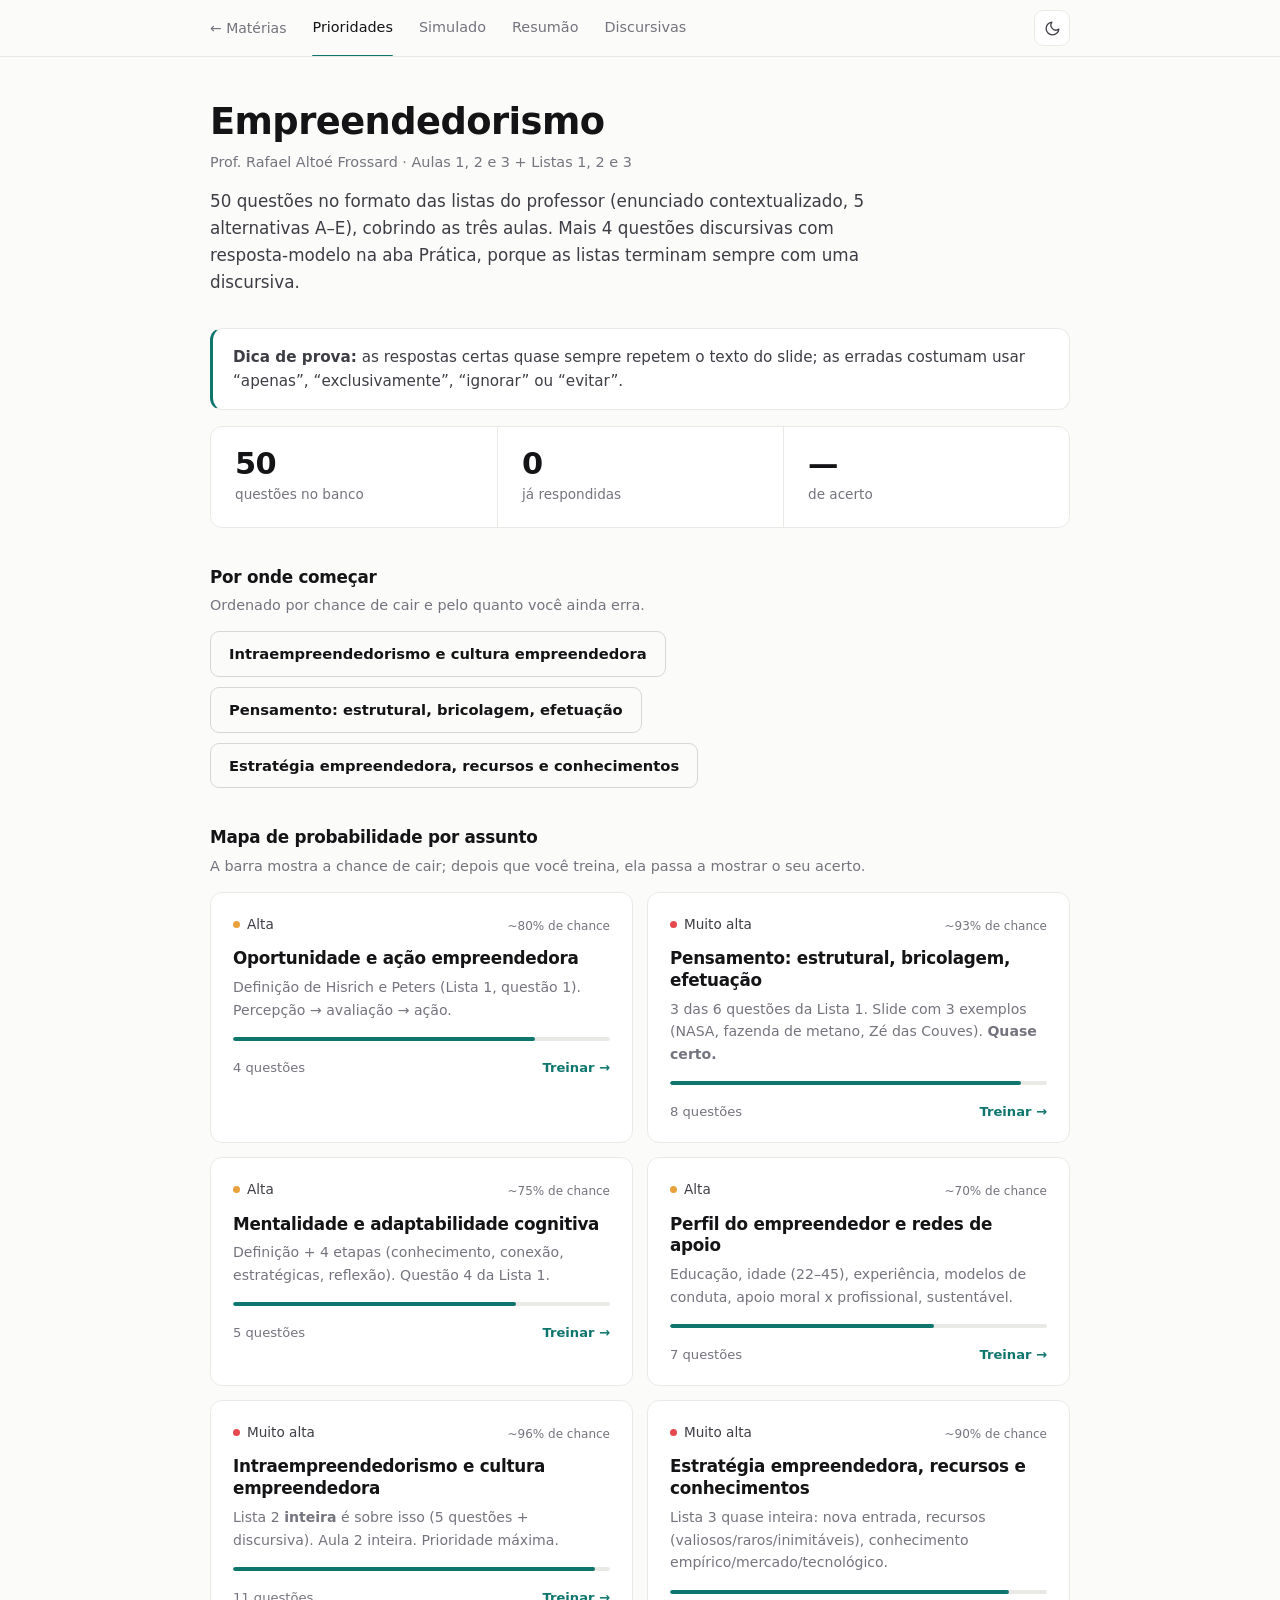
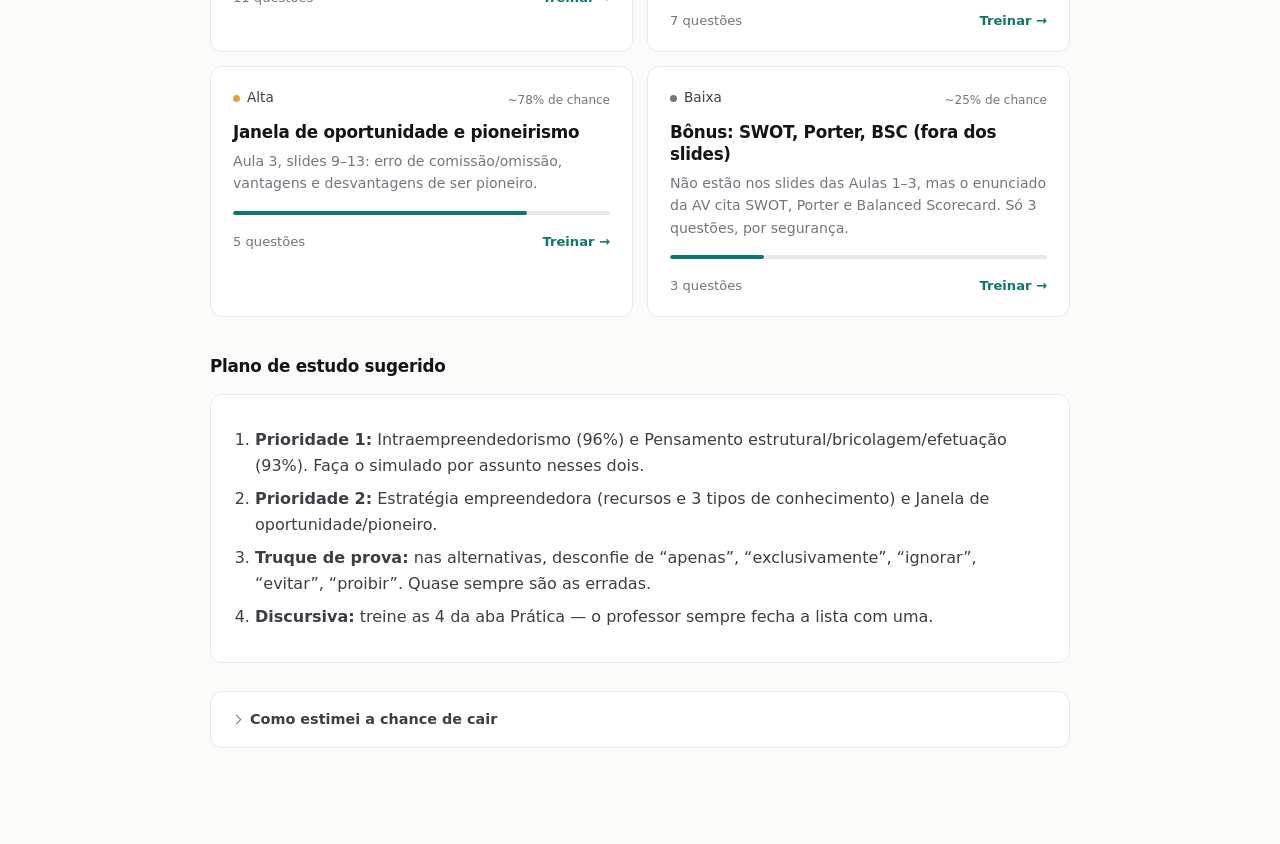
==== commit 8781ce1c: "Paginas internas no mesmo visual do index Hero com texto de abertura e aviso curto em cada materia; " ====
--- a/empreendedorismo.html
+++ b/empreendedorismo.html
@@ -73,6 +73,8 @@
 .hero{padding:44px 0 8px}
 .hero h1{font-size:clamp(1.65rem,3.6vw,2.3rem);font-weight:650;line-height:1.15}
 .hero p{margin:10px 0 0;color:var(--muted);max-width:62ch}
+.hero p.sub{font-size:.9rem;margin-top:8px}
+.hero p.lead{color:var(--ink2);font-size:1.05rem;line-height:1.6;margin-top:14px}
 main{max-width:900px;margin:0 auto;padding:24px 20px 96px}
 #app>*{animation:rise .28s ease both}
 @keyframes rise{from{opacity:0;transform:translateY(6px)}to{opacity:1;transform:none}}
@@ -124,6 +126,30 @@
 .bar2.bad i{background:var(--no)}
 .pct{font-size:.75rem;color:var(--muted);margin-top:4px;font-variant-numeric:tabular-nums}
 @media (max-width:640px){table.topics .hide-s{display:none}}
+
+/* seções soltas (fora de cartão), como no index */
+.sec{margin:36px 0 14px}
+.sec h2{font-size:1.05rem;font-weight:620}
+.sec p{margin:4px 0 0;color:var(--muted);font-size:.9rem}
+.notice{border:1px solid var(--line);border-left:3px solid var(--accent-fg);border-radius:var(--radius);background:var(--surface);padding:16px 20px;margin-bottom:16px;color:var(--ink2);font-size:.95rem}
+
+/* assuntos em cartões (mesma linguagem dos cartões do index) */
+.tgrid{display:grid;grid-template-columns:repeat(2,1fr);gap:14px}
+@media (max-width:700px){.tgrid{grid-template-columns:1fr}}
+.tcard{display:flex;flex-direction:column;gap:6px;background:var(--surface);border:1px solid var(--line);border-radius:var(--radius);padding:20px 22px;cursor:pointer;transition:border-color .15s,transform .15s}
+.tcard:hover,.tcard:focus-visible{border-color:var(--line2);transform:translateY(-2px);outline:none}
+.tcard.focus{border-color:color-mix(in srgb,var(--accent-fg) 55%,var(--line))}
+.tcard .tc-top{display:flex;justify-content:space-between;align-items:center}
+.tcard h3{font-size:1.05rem;font-weight:620;margin:6px 0 0;line-height:1.3}
+.tcard .twhy{margin:0;font-size:.88rem}
+.tcard .tc-src{display:flex;gap:6px;flex-wrap:wrap}
+.tcard .tc-src .src{margin:0}
+.tcard .bar2{margin-top:10px}
+.tcard .tc-foot{display:flex;justify-content:space-between;align-items:center;margin-top:10px;font-size:.82rem;color:var(--muted)}
+.tcard .go{color:var(--accent-fg);font-weight:600}
+.details-card{background:var(--surface);border:1px solid var(--line);border-radius:var(--radius);padding:16px 22px;margin-top:28px}
+.details-card details{margin:0}
+.details-card p{color:var(--ink2);font-size:.92rem;margin:10px 0 0 14px}
 
 /* ---------- configuração do simulado ---------- */
 .opt-row{display:flex;gap:12px;padding:14px 16px;border:1px solid var(--line);border-radius:10px;margin:8px 0;cursor:pointer;align-items:flex-start;background:var(--surface);transition:border-color .15s,background .15s}
@@ -207,7 +233,7 @@
 <header class="bar"><div class="in"><a class="back" href="index.html">&larr; Matérias</a>
 <nav class="tabs" id="tabs"></nav>
 <button class="icon-btn" data-theme-toggle aria-label="Alternar modo claro e escuro" title="Alternar modo claro/escuro"><svg class="i-moon" viewBox="0 0 24 24" aria-hidden="true"><path d="M21 12.8A9 9 0 1 1 11.2 3a7 7 0 0 0 9.8 9.8z"/></svg><svg class="i-sun" viewBox="0 0 24 24" aria-hidden="true"><circle cx="12" cy="12" r="4"/><path d="M12 2v2M12 20v2M4.9 4.9l1.4 1.4M17.7 17.7l1.4 1.4M2 12h2M20 12h2M4.9 19.1l1.4-1.4M17.7 6.3l1.4-1.4"/></svg></button></div></header>
-<div class="hero"><div class="in"><h1 id="h-title"></h1><p id="h-sub"></p></div></div>
+<div class="hero"><div class="in"><h1 id="h-title"></h1><p class="sub" id="h-sub"></p><p class="lead" id="h-intro"></p></div></div>
 <main id="app"></main>
 <script>window.EXAM = {
   id: "emp",
@@ -215,6 +241,7 @@
   subtitle: "Prof. Rafael Altoé Frossard · Aulas 1, 2 e 3 + Listas 1, 2 e 3",
   color: "#0f766e",
   intro: "50 questões no formato das listas do professor (enunciado contextualizado, 5 alternativas A–E), cobrindo as três aulas. Mais 4 questões discursivas com resposta-modelo na aba Prática, porque as listas terminam sempre com uma discursiva.",
+  notice: "**Dica de prova:** as respostas certas quase sempre repetem o texto do slide; as erradas costumam usar “apenas”, “exclusivamente”, “ignorar” ou “evitar”.",
   disclaimer: "**Padrão do professor (pelas 3 listas):** cada lista tem 5 questões objetivas contextualizadas (“Imagine uma empresa brasileira de…”) que testam **a definição exata do slide**, mais 1 discursiva. As respostas certas quase sempre são as que repetem o texto do slide; as erradas costumam usar “apenas”, “ignorar”, “evitar”, “exclusivamente”. Não achei provas antigas da Multivix publicadas; as estimativas de chance vêm do peso de cada tema nos slides e nas listas.",
   topics: [
     { id: "oport", name: "Oportunidade e ação empreendedora", prob: 80, why: "Definição de Hisrich e Peters (Lista 1, questão 1). Percepção → avaliação → ação." },
@@ -592,7 +619,7 @@
     $("#tabs").innerHTML = tabs.map(([k, n]) => `<button class="${k === cur ? "on" : ""}" data-go="${k}">${n}</button>`).join("");
   }
   function go(v) { view = v; render(); window.scrollTo(0, 0); }
-  function render() { nav(); ({ home, setup, quiz, result, cheat, practice })[view](); }
+  function render() { nav(); const hi = $("#h-intro"); if (hi) hi.hidden = view !== "home"; ({ home, setup, quiz, result, cheat, practice })[view](); }
 
   // ---------- estatísticas ----------
   function topicStats(id) {
@@ -608,29 +635,32 @@
     const right = Object.values(store.q).filter((x) => x.ok).length;
     const rows = E.topics.map((t) => ({ t, s: topicStats(t.id) }));
     const prio = rows.slice().sort((a, b) => b.t.prob * (1 - (b.s.acc ?? 0) * 0.9) - a.t.prob * (1 - (a.s.acc ?? 0) * 0.9)).slice(0, 3);
+    const card = ({ t, s }) => {
+      const [cls, lab] = lvl(t.prob);
+      const acc = s.acc == null ? `${s.total} questões` : `${s.total} questões · ${s.ok}/${s.done} certas`;
+      return `<div class="tcard ${t.focus ? "focus" : ""}" data-topic="${t.id}" role="button" tabindex="0">
+        <div class="tc-top"><span class="lvl ${cls}">${lab}</span><span class="pct">~${t.prob}% de chance</span></div>
+        <h3>${t.name}</h3>
+        ${t.src ? `<div class="tc-src"><span class="src ${t.focus ? "focus" : ""}">${t.focus ? t.src + " · foco do professor" : t.src}</span></div>` : ""}
+        <p class="twhy">${md(t.why)}</p>
+        <div class="bar2 ${s.acc == null ? "" : s.acc >= 0.7 ? "acc" : "bad"}"><i style="width:${s.acc == null ? t.prob : s.acc * 100}%"></i></div>
+        <div class="tc-foot"><span>${acc}</span><span class="go">Treinar &rarr;</span></div></div>`;
+    };
     app.innerHTML = `
-    <div class="card"><p style="margin:0;color:var(--ink2)">${md(E.intro)}</p>
-      ${E.disclaimer ? `<div class="callout">${md(E.disclaimer)}</div>` : ""}</div>
+    ${E.notice ? `<div class="notice">${md(E.notice)}</div>` : ""}
     <div class="card stats">
       <div><b>${Q.length}</b><span>questões no banco</span></div>
       <div><b>${answered}</b><span>já respondidas</span></div>
       <div><b>${answered ? Math.round((right / answered) * 100) + "%" : "—"}</b><span>de acerto${answered ? ` · ${right} certas, ${answered - right} erradas` : ""}</span></div>
     </div>
-    <div class="card"><h2>Por onde começar</h2>
-      <p class="muted small" style="margin:-4px 0 14px">Ordenado por chance de cair e pelo quanto você ainda erra.</p>
-      <div class="row">${prio.map((r) => `<button class="btn ghost" data-topic="${r.t.id}">${r.t.name}</button>`).join("")}</div></div>
-    <div class="card"><h2>Mapa de probabilidade por assunto</h2>
-      <table class="topics"><tr><th>Assunto</th><th>Chance de cair</th><th class="hide-s">Seu acerto</th><th></th></tr>
-      ${rows.map(({ t, s }) => { const [cls, lab] = lvl(t.prob); return `
-        <tr><td><div class="tname">${t.name}${t.src ? `<span class="src ${t.focus ? "focus" : ""}">${t.focus ? t.src + " · foco do professor" : t.src}</span>` : ""}</div>
-          <div class="twhy">${md(t.why)}</div><div class="pct">${s.total} questões</div></td>
-        <td style="min-width:128px"><span class="lvl ${cls}">${lab}</span><div class="bar2"><i style="width:${t.prob}%"></i></div><div class="pct">~${t.prob}%</div></td>
-        <td class="hide-s" style="min-width:112px">${s.acc == null ? '<span class="pct">não feito</span>' : `<div class="bar2 ${s.acc >= 0.7 ? "acc" : "bad"}"><i style="width:${s.acc * 100}%"></i></div><div class="pct">${s.ok}/${s.done} certas</div>`}</td>
-        <td><button class="btn ghost sm" data-topic="${t.id}">Treinar</button></td></tr>`; }).join("")}
-      </table></div>
-    ${E.plan ? `<div class="card"><h2>Plano de estudo sugerido</h2><ol class="list">${E.plan.map((p) => `<li>${md(p)}</li>`).join("")}</ol></div>` : ""}
-    ${store.hist.length ? `<div class="card"><h2>Seus últimos simulados</h2><ul class="list">${store.hist.slice(-6).reverse().map((h) => `<li>${h.d} · <b>${h.s}/${h.n}</b> (${Math.round((h.s / h.n) * 100)}%) · ${esc(h.m)}</li>`).join("")}</ul>
-      <div style="margin-top:14px"><button class="btn ghost sm" data-act="reset">Apagar meu histórico</button></div></div>` : ""}`;
+    <div class="sec"><h2>Por onde começar</h2><p>Ordenado por chance de cair e pelo quanto você ainda erra.</p></div>
+    <div class="row">${prio.map((r) => `<button class="btn ghost" data-topic="${r.t.id}">${r.t.name}</button>`).join("")}</div>
+    <div class="sec"><h2>Mapa de probabilidade por assunto</h2><p>A barra mostra a chance de cair; depois que você treina, ela passa a mostrar o seu acerto.</p></div>
+    <div class="tgrid">${rows.map(card).join("")}</div>
+    ${E.plan ? `<div class="sec"><h2>Plano de estudo sugerido</h2></div><div class="card"><ol class="list" style="margin:0">${E.plan.map((p) => `<li>${md(p)}</li>`).join("")}</ol></div>` : ""}
+    ${store.hist.length ? `<div class="sec"><h2>Seus últimos simulados</h2></div><div class="card"><ul class="list" style="margin:0">${store.hist.slice(-6).reverse().map((h) => `<li>${h.d} · <b>${h.s}/${h.n}</b> (${Math.round((h.s / h.n) * 100)}%) · ${esc(h.m)}</li>`).join("")}</ul>
+      <div style="margin-top:14px"><button class="btn ghost sm" data-act="reset">Apagar meu histórico</button></div></div>` : ""}
+    ${E.disclaimer ? `<div class="details-card"><details><summary>Como estimei a chance de cair</summary><p>${md(E.disclaimer)}</p></details></div>` : ""}`;
   }
 
   // ---------- MONTAR SIMULADO ----------
@@ -768,6 +798,9 @@
     if (a === "redoWrong") { const l = S.list.filter((i) => S.ans[i] !== Q[i].a).map((i) => Q[i]); cfg.feedback = "treino"; startSession(shuffle(l), "Refazendo erradas"); }
     if (a === "reset") { if (confirm("Apagar todo o histórico desta matéria?")) { store = { q: {}, hist: [] }; save(); render(); } }
   });
+  document.addEventListener("keydown", (ev) => {
+    if ((ev.key === "Enter" || ev.key === " ") && ev.target.matches && ev.target.matches(".tcard")) { ev.preventDefault(); ev.target.click(); }
+  });
   document.addEventListener("change", (ev) => {
     const t = ev.target;
     if (t.name === "mode") { cfg.mode = t.value; setup(); }
@@ -782,6 +815,7 @@
   document.documentElement.style.setProperty("--accent", E.color);
   $("#h-title").textContent = E.title;
   $("#h-sub").textContent = E.subtitle;
+  $("#h-intro").innerHTML = md(E.intro);
   render();
 })();
 </script>
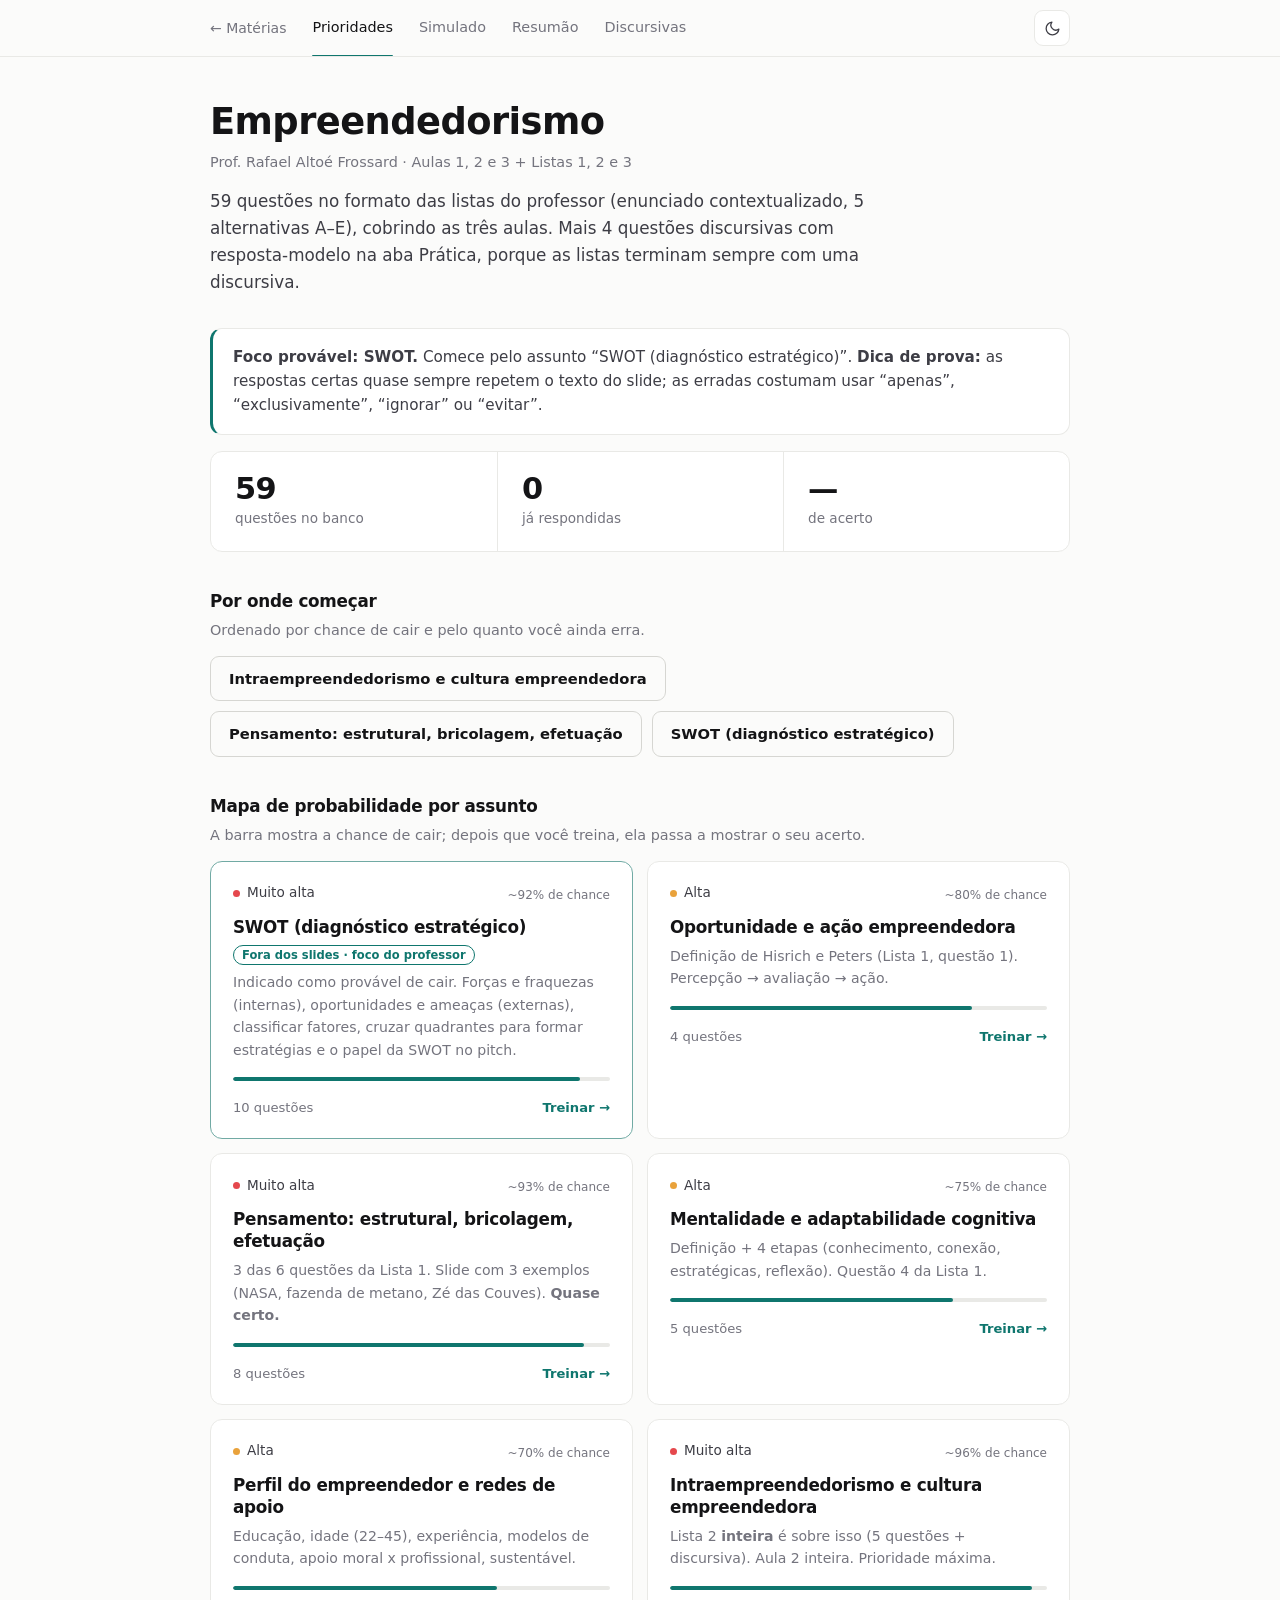
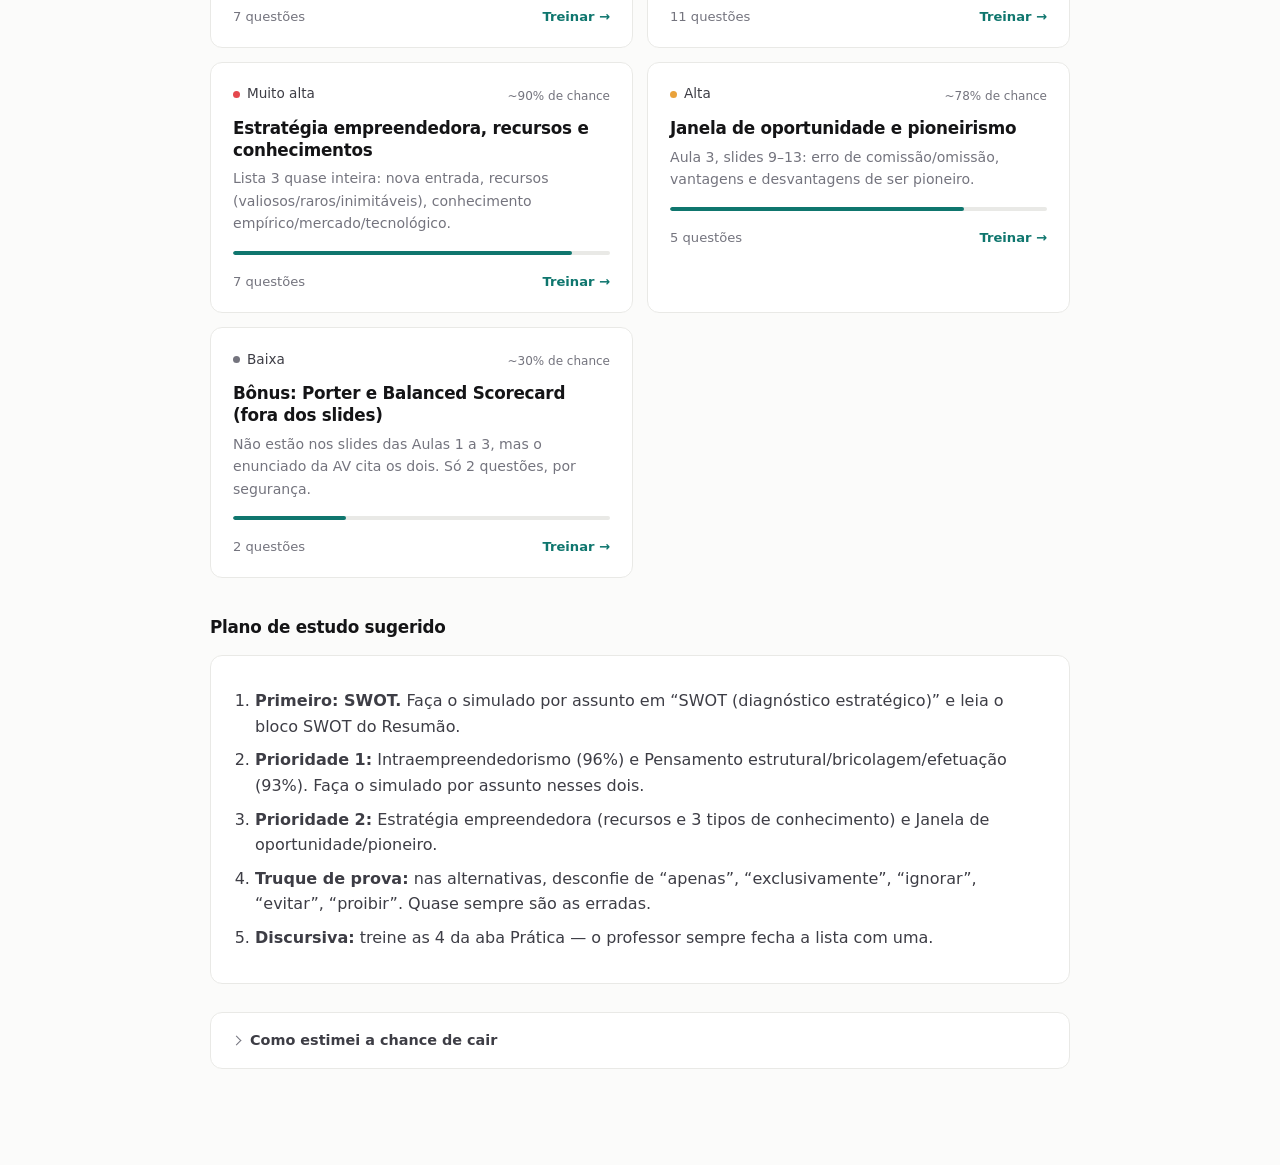
==== commit 63773a7c: "5 alternativas (A-E) em todas as questoes, SWOT em destaque e progresso por id fixo - ED, Redes e C#" ====
--- a/empreendedorismo.html
+++ b/empreendedorismo.html
@@ -240,10 +240,11 @@
   title: "Empreendedorismo",
   subtitle: "Prof. Rafael Altoé Frossard · Aulas 1, 2 e 3 + Listas 1, 2 e 3",
   color: "#0f766e",
-  intro: "50 questões no formato das listas do professor (enunciado contextualizado, 5 alternativas A–E), cobrindo as três aulas. Mais 4 questões discursivas com resposta-modelo na aba Prática, porque as listas terminam sempre com uma discursiva.",
-  notice: "**Dica de prova:** as respostas certas quase sempre repetem o texto do slide; as erradas costumam usar “apenas”, “exclusivamente”, “ignorar” ou “evitar”.",
-  disclaimer: "**Padrão do professor (pelas 3 listas):** cada lista tem 5 questões objetivas contextualizadas (“Imagine uma empresa brasileira de…”) que testam **a definição exata do slide**, mais 1 discursiva. As respostas certas quase sempre são as que repetem o texto do slide; as erradas costumam usar “apenas”, “ignorar”, “evitar”, “exclusivamente”. Não achei provas antigas da Multivix publicadas; as estimativas de chance vêm do peso de cada tema nos slides e nas listas.",
+  intro: "59 questões no formato das listas do professor (enunciado contextualizado, 5 alternativas A–E), cobrindo as três aulas. Mais 4 questões discursivas com resposta-modelo na aba Prática, porque as listas terminam sempre com uma discursiva.",
+  notice: "**Foco provável: SWOT.** Comece pelo assunto “SWOT (diagnóstico estratégico)”. **Dica de prova:** as respostas certas quase sempre repetem o texto do slide; as erradas costumam usar “apenas”, “exclusivamente”, “ignorar” ou “evitar”.",
+  disclaimer: "**Padrão do professor (pelas 3 listas):** cada lista tem 5 questões objetivas contextualizadas (“Imagine uma empresa brasileira de…”) que testam **a definição exata do slide**, mais 1 discursiva. As respostas certas quase sempre são as que repetem o texto do slide; as erradas costumam usar “apenas”, “ignorar”, “evitar”, “exclusivamente”. Não achei provas antigas da Multivix publicadas; as estimativas de chance vêm do peso de cada tema nos slides e nas listas. As questões de SWOT seguem o modelo clássico de livros de administração (o tema não está nos slides das Aulas 1 a 3, mas é considerado provável de cair); se o professor usou outra nomenclatura, vale a dele.",
   topics: [
+    { id: "swot", name: "SWOT (diagnóstico estratégico)", src: "Fora dos slides", focus: true, prob: 92, why: "Indicado como provável de cair. Forças e fraquezas (internas), oportunidades e ameaças (externas), classificar fatores, cruzar quadrantes para formar estratégias e o papel da SWOT no pitch." },
     { id: "oport", name: "Oportunidade e ação empreendedora", prob: 80, why: "Definição de Hisrich e Peters (Lista 1, questão 1). Percepção → avaliação → ação." },
     { id: "pens", name: "Pensamento: estrutural, bricolagem, efetuação", prob: 93, why: "3 das 6 questões da Lista 1. Slide com 3 exemplos (NASA, fazenda de metano, Zé das Couves). **Quase certo.**" },
     { id: "adapt", name: "Mentalidade e adaptabilidade cognitiva", prob: 75, why: "Definição + 4 etapas (conhecimento, conexão, estratégicas, reflexão). Questão 4 da Lista 1." },
@@ -251,9 +252,10 @@
     { id: "intra", name: "Intraempreendedorismo e cultura empreendedora", prob: 96, why: "Lista 2 **inteira** é sobre isso (5 questões + discursiva). Aula 2 inteira. Prioridade máxima." },
     { id: "estrat", name: "Estratégia empreendedora, recursos e conhecimentos", prob: 90, why: "Lista 3 quase inteira: nova entrada, recursos (valiosos/raros/inimitáveis), conhecimento empírico/mercado/tecnológico." },
     { id: "janela", name: "Janela de oportunidade e pioneirismo", prob: 78, why: "Aula 3, slides 9–13: erro de comissão/omissão, vantagens e desvantagens de ser pioneiro." },
-    { id: "extra", name: "Bônus: SWOT, Porter, BSC (fora dos slides)", prob: 25, why: "Não estão nos slides das Aulas 1–3, mas o enunciado da AV cita SWOT, Porter e Balanced Scorecard. Só 3 questões, por segurança." }
+    { id: "extra", name: "Bônus: Porter e Balanced Scorecard (fora dos slides)", prob: 30, why: "Não estão nos slides das Aulas 1 a 3, mas o enunciado da AV cita os dois. Só 2 questões, por segurança." }
   ],
   plan: [
+    "**Primeiro: SWOT.** Faça o simulado por assunto em “SWOT (diagnóstico estratégico)” e leia o bloco SWOT do Resumão.",
     "**Prioridade 1:** Intraempreendedorismo (96%) e Pensamento estrutural/bricolagem/efetuação (93%). Faça o simulado por assunto nesses dois.",
     "**Prioridade 2:** Estratégia empreendedora (recursos e 3 tipos de conhecimento) e Janela de oportunidade/pioneiro.",
     "**Truque de prova:** nas alternativas, desconfie de “apenas”, “exclusivamente”, “ignorar”, “evitar”, “proibir”. Quase sempre são as erradas.",
@@ -510,7 +512,7 @@
       ["Demanda é sobre tamanho e crescimento do mercado.", "", "Clientes: dificuldade de saber se o produto agrega valor para eles.", "É vantagem, não incerteza.", "Comissão é um tipo de erro de ação."]],
 
     // ========== BÔNUS ==========
-    ["extra", "Na análise **SWOT** (FOFA), forças e fraquezas referem-se ao ambiente ______, e oportunidades e ameaças ao ambiente ______.",
+    ["swot", "Na análise **SWOT** (FOFA), forças e fraquezas referem-se ao ambiente ______, e oportunidades e ameaças ao ambiente ______.",
       ["externo / interno", "interno / externo", "interno / interno", "externo / externo", "financeiro / jurídico"], 1,
       "**Forças e Fraquezas = internas** (da organização). **Oportunidades e Ameaças = externas** (do ambiente).",
       "Time de futebol: forças/fraquezas = seu elenco; oportunidades/ameaças = adversário, clima, campo.",
@@ -524,9 +526,65 @@
       ["Financeira, clientes, processos internos e aprendizado e crescimento", "Forças, fraquezas, oportunidades e ameaças", "Produto, preço, praça e promoção", "Rivalidade, entrantes, substitutos e fornecedores", "Missão, visão, valores e metas"], 0,
       "BSC: **financeira, clientes, processos internos, aprendizado e crescimento**. Serve para medir a efetividade da estratégia (KPIs, metas, indicadores) — item do pitch da AV.",
       "Painel de controle do carro: velocímetro, combustível, temperatura, óleo — vários indicadores, não só um.",
-      ["", "Isso é o SWOT.", "Isso é o mix de marketing (4Ps).", "Isso é Porter.", "Isso é identidade organizacional, não o BSC."]]
+      ["", "Isso é o SWOT.", "Isso é o mix de marketing (4Ps).", "Isso é Porter.", "Isso é identidade organizacional, não o BSC."]],
+
+    // ========== SWOT (reforço) ==========
+    ["swot", "Uma startup de software tem uma equipe técnica experiente em inteligência artificial. Na análise SWOT, esse fator é classificado como:",
+      ["Força", "Fraqueza", "Oportunidade", "Ameaça", "Problema estratégico"], 0,
+      "A equipe faz parte da própria empresa (fator **interno**) e é algo **positivo**: é uma **Força** (Strengths).",
+      "Interno e bom = força. Interno e ruim = fraqueza. Externo e bom = oportunidade. Externo e ruim = ameaça.",
+      ["", "Fraqueza é um fator interno negativo; uma equipe experiente é positiva.", "Oportunidade é externa; a equipe faz parte da empresa.", "Ameaça é externa e negativa.", "O problema estratégico é o resultado do diagnóstico, não um item da matriz."]],
+    ["swot", "Qual dos itens abaixo deve ser listado como **Ameaça** na SWOT de uma loja virtual brasileira?",
+      ["Entrada de uma concorrente internacional com preços mais baixos", "Equipe de atendimento treinada e rápida", "Falta de capital de giro para comprar estoque", "Crescimento do número de brasileiros que compram pela internet", "Marca já reconhecida pelos clientes da região"], 0,
+      "Ameaça = fator **externo** e **negativo**. A concorrente que chega com preços menores vem do mercado, não da loja.",
+      "Ameaça é a tempestade que vem de fora; fraqueza é o telhado furado de dentro.",
+      ["", "É um fator interno e positivo: uma Força.", "É um fator interno e negativo: uma Fraqueza.", "É um fator externo e positivo: uma Oportunidade.", "É um fator interno e positivo: uma Força."]],
+    ["swot", "Qual dos itens abaixo é uma **Oportunidade** para uma escola de idiomas?",
+      ["Professores com ampla experiência", "Aumento da procura por cursos online entre trabalhadores remotos", "Sistema de matrícula antigo e lento", "Reajuste do aluguel do prédio definido pelo proprietário", "Reputação consolidada na cidade"], 1,
+      "Oportunidade = fator **externo** e **positivo**. O aumento da procura vem do mercado e a escola pode aproveitá-lo.",
+      "Oportunidade é o vento a favor: você não o criou, mas pode usá-lo para navegar.",
+      ["É interno e positivo: uma Força.", "", "É interno e negativo: uma Fraqueza.", "É externo e negativo: uma Ameaça.", "É interno e positivo: uma Força."]],
+    ["swot", "Por que uma empresa consegue agir diretamente sobre suas forças e fraquezas, mas não sobre as oportunidades e ameaças?",
+      ["Porque oportunidades e ameaças são sempre mais importantes que o resto", "Porque forças e fraquezas só existem no passado da empresa", "Porque forças e fraquezas são fatores internos, que a empresa controla; oportunidades e ameaças vêm do ambiente externo, que ela só pode monitorar e responder", "Porque ameaças nunca podem ser reduzidas", "Porque a SWOT avalia apenas o ambiente externo"], 2,
+      "O **ambiente interno** (forças e fraquezas) está sob controle da empresa. O **ambiente externo** (oportunidades e ameaças: mercado, economia, concorrência, tecnologia) ela não controla; só acompanha e se adapta.",
+      "Você pode arrumar a própria casa, mas não pode mudar o clima.",
+      ["A importância não é o critério de separação.", "Forças e fraquezas descrevem a situação atual da empresa.", "", "Ameaças podem ser reduzidas com estratégias, mesmo sem ser controladas.", "A SWOT avalia os dois ambientes: interno e externo."]],
+    ["swot", "Uma rede de cafés com marca forte (força) percebe o crescimento do consumo de cafés especiais (oportunidade) e abre novas unidades. Essa combinação de fatores indica uma estratégia:",
+      ["Defensiva (fraquezas × ameaças): minimizar fraquezas e evitar ameaças", "De confronto (forças × ameaças): usar forças para reduzir ameaças", "De reorientação (fraquezas × oportunidades): corrigir fraquezas para aproveitar oportunidades", "Ofensiva (forças × oportunidades): usar o ponto forte para aproveitar o cenário favorável", "Nenhuma, pois a SWOT não permite combinar fatores"], 3,
+      "Ao **cruzar** os quadrantes, forças com oportunidades formam a estratégia **ofensiva**, de crescimento. Os nomes variam entre os autores (por exemplo SO, “maxi-maxi”), mas a lógica é a mesma: **usar o que a empresa tem de bom para aproveitar o que o mercado oferece**.",
+      "Time forte jogando em casa, com a torcida a favor: é hora de atacar.",
+      ["Isso combina pontos fracos com riscos externos, que não é o caso.", "O cenário descrito é de oportunidade, e não de ameaça.", "Aqui não há fraqueza a corrigir; o ponto de partida é uma força.", "", "Combinar quadrantes é justamente o uso da SWOT para formar estratégias."]],
+    ["swot", "Uma clínica tem como fraqueza uma agenda desorganizada, e há grande procura por teleconsultas (oportunidade). Ao contratar um sistema de agendamento online para aproveitar essa procura, a clínica está combinando:",
+      ["Forças × oportunidades", "Forças × ameaças", "Fraquezas × ameaças", "Fraquezas × oportunidades: corrigir uma deficiência interna para aproveitar o cenário externo", "Nenhum fator da SWOT"], 3,
+      "Ela corrige uma **fraqueza** (agenda) justamente para **aproveitar uma oportunidade** (teleconsultas). É a estratégia de **reorientação** (fraquezas × oportunidades), com nomes que variam conforme o autor.",
+      "Arrumar a loja antes de abrir para a multidão que está chegando.",
+      ["Não há força envolvida no exemplo.", "Não há ameaça envolvida no exemplo.", "Não há ameaça envolvida: a clínica está aproveitando uma oportunidade.", "", "O exemplo usa uma fraqueza e uma oportunidade da matriz."]],
+    ["swot", "No pitch da atividade avaliativa, o bloco “Diagnóstico estratégico” pede a SWOT e o problema estratégico. Qual a função da SWOT nesse bloco?",
+      ["Substituir a missão, a visão e os valores", "Medir os resultados do plano com indicadores (KPIs)", "Organizar forças, fraquezas, oportunidades e ameaças para identificar o problema estratégico que sustenta o objetivo e as estratégias propostas", "Apresentar o histórico da organização", "Definir sozinha a estratégia, dispensando justificativa"], 2,
+      "Na estrutura do pitch, o **diagnóstico estratégico** traz a **SWOT** (forças, fraquezas, oportunidades, ameaças) e o **problema estratégico** identificado. O diagnóstico alimenta o objetivo central e as estratégias, que depois são justificadas com modelos estudados.",
+      "É o exame médico antes do tratamento: sem ele, a estratégia vira chute.",
+      ["Missão, visão e valores ficam no bloco de apresentação da organização.", "Indicadores e KPIs fazem parte do bloco de indicadores de sucesso.", "", "Histórico faz parte da apresentação da organização.", "A SWOT apoia a decisão; as estratégias ainda precisam ser justificadas com modelos."]],
+    ["swot", "Um grupo listou como **Fraqueza** da empresa o “aumento da taxa de juros no país”. Qual é o erro?",
+      ["Nenhum: fatores econômicos são sempre fraquezas", "Deveria ser uma Força, pois todo fator econômico fortalece a empresa", "O erro é listar mais de um item por quadrante", "Os juros são um fator do ambiente externo, que a empresa não controla: o lugar certo é Ameaça (ou Oportunidade, conforme o caso)", "Juros não podem entrar em uma SWOT"], 3,
+      "Fraquezas são **internas**. A taxa de juros é do **ambiente externo** (econômico): entra como **Ameaça** (se prejudica a empresa) ou Oportunidade (se favorece). Misturar interno e externo é o erro mais comum.",
+      "Culpar o clima por um defeito do próprio telhado, ou o contrário.",
+      ["Fatores econômicos são externos, e podem ser ameaça ou oportunidade.", "Não é fator interno e nem necessariamente positivo.", "Pode haver vários itens por quadrante.", "", "Fatores econômicos entram na análise do ambiente externo."]],
+    ["swot", "Qual afirmação sobre a SWOT está **correta**?",
+      ["É um indicador financeiro que mede o lucro da empresa", "Avalia apenas o ambiente interno", "Só serve para grandes empresas", "É uma ferramenta de diagnóstico que organiza fatores internos e externos para apoiar a definição de estratégias, mas não define a estratégia sozinha", "Deve ser feita uma única vez, sem nunca ser revisada"], 3,
+      "A SWOT é uma **ferramenta de diagnóstico**: organiza forças e fraquezas (internas) e oportunidades e ameaças (externas). Ela **apoia** a escolha das estratégias, mas as estratégias ainda precisam ser formuladas e justificadas.",
+      "É o mapa da situação, não o caminho: você ainda precisa escolher a rota.",
+      ["Não mede lucro; é uma análise qualitativa.", "Avalia o ambiente interno e o externo.", "Serve para organizações de qualquer porte.", "", "O ambiente muda; a análise deve ser revista periodicamente."]]
   ],
   cheat: [
+    { h: "SWOT (foco provável)", items: [
+      "**SWOT = FOFA:** **S**trengths (**Forças**), **W**eaknesses (**Fraquezas**), **O**pportunities (**Oportunidades**), **T**hreats (**Ameaças**).",
+      "**Interno (a empresa controla):** forças (positivas) e fraquezas (negativas). **Externo (a empresa só monitora):** oportunidades (positivas) e ameaças (negativas).",
+      "**Como classificar:** pergunte 1) vem de **dentro** ou de **fora**? 2) é **bom** ou **ruim**? Interno+bom = força · interno+ruim = fraqueza · externo+bom = oportunidade · externo+ruim = ameaça.",
+      "**Erro clássico:** misturar interno com externo (ex.: “juros altos” como fraqueza; é **ameaça**).",
+      "**Cruzamento dos quadrantes (nomes variam):** forças × oportunidades = **ofensiva** · forças × ameaças = **confronto** · fraquezas × oportunidades = **reorientação** · fraquezas × ameaças = **defensiva/sobrevivência**.",
+      "**No pitch da AV:** o bloco “Diagnóstico estratégico” (0,5) = **SWOT + problema estratégico**; ele sustenta o objetivo central e as estratégias.",
+      "A SWOT é **diagnóstico**: apoia a estratégia, mas não a define sozinha."
+    ]},
     { h: "Aula 1 — Introdução", items: [
       "**Oportunidade empreendedora** = situação em que novos bens/serviços/matérias-primas/métodos podem ser vendidos por valor **maior que o custo de produção**. Sozinha não significa nada: precisa da **ação empreendedora**.",
       "**Pensamento estrutural** → semelhança **estrutural** (mecanismos) entre tecnologia e mercado; não é óbvio. Ex.: simulador NASA → TDAH; rede social → pais de autistas.",
@@ -571,7 +629,10 @@
     { t: "Conhecimento empírico (Lista 3)", q: "Analise como o conhecimento empírico de usuários, como pilotos de trilha que modificam motos, contribui para a estratégia empreendedora, comparando com as limitações do conhecimento de mercado e o impacto em nichos. Dê exemplos e pelo menos duas vantagens sociais.",
       a: "O **conhecimento empírico** vem de quem conhece muito um produto como consumidor aficionado: ele enxerga **falhas** e **melhorias** antes dos fabricantes. Pilotos de trilha adaptam suas motos para andar fora do asfalto; depois as montadoras incorporam essas mudanças para atender um **nicho**. A estratégia empreendedora pode, assim, focar em um nicho ou **criar novos mercados** a partir da experiência.\n\nO **conhecimento de mercado** (informações, know-how, análise de clientes) é importante, mas a pesquisa tem limite: as pessoas têm dificuldade de dizer que precisam de algo que ainda não existe. O empírico complementa essa limitação.\n\n**Vantagens sociais:** (1) produtos mais adequados às necessidades reais de comunidades específicas; (2) geração de empregos e renda em nichos antes ignorados; (3) inclusão de usuários como coautores da inovação." },
     { t: "Pitch estratégico (AV — 18/12)", q: "Monte a estrutura do pitch de 5 minutos da atividade avaliativa (valor 3,0) e diga o que colocar em cada bloco.",
-      a: "São 6 blocos de 0,5 ponto:\n1. **Apresentação da organização:** nome, setor, breve histórico, **missão, visão e valores**.\n2. **Diagnóstico estratégico:** **SWOT** (forças, fraquezas, oportunidades, ameaças) e o **problema estratégico** identificado.\n3. **Objetivo central:** meta principal, de curto ou médio prazo.\n4. **Estratégias propostas:** corporativas, competitivas ou funcionais, **justificadas com modelos estudados** (SWOT, Porter, Balanced Scorecard etc.).\n5. **Indicadores de sucesso e resultados esperados:** KPIs, metas, como medir a efetividade.\n6. **Mensagem final:** por que a estratégia é viável e merece ser implementada.\n\n**Atenção:** slides obrigatórios; 5 minutos; pode ser em grupo de até 5; apresentação presencial em **18/12/2026**; plágio = nota zero." }
+      a: "São 6 blocos de 0,5 ponto:\n1. **Apresentação da organização:** nome, setor, breve histórico, **missão, visão e valores**.\n2. **Diagnóstico estratégico:** **SWOT** (forças, fraquezas, oportunidades, ameaças) e o **problema estratégico** identificado.\n3. **Objetivo central:** meta principal, de curto ou médio prazo.\n4. **Estratégias propostas:** corporativas, competitivas ou funcionais, **justificadas com modelos estudados** (SWOT, Porter, Balanced Scorecard etc.).\n5. **Indicadores de sucesso e resultados esperados:** KPIs, metas, como medir a efetividade.\n6. **Mensagem final:** por que a estratégia é viável e merece ser implementada.\n\n**Atenção:** slides obrigatórios; 5 minutos; pode ser em grupo de até 5; apresentação presencial em **18/12/2026**; plágio = nota zero." },
+    { t: "Monte uma SWOT (diagnóstico do pitch)", q: "Escolha uma organização fictícia (ex.: uma cafeteria universitária). Monte a SWOT com 2 itens por quadrante, escreva o **problema estratégico** e uma estratégia para cada cruzamento (FO, FA, DO, DA).",
+      hint: "Para cada item, pergunte: vem de dentro ou de fora? É bom ou ruim?",
+      a: "**Forças:** localização dentro do campus; equipe treinada. **Fraquezas:** pouco capital de giro; sem canal de pedidos online. **Oportunidades:** aumento do consumo de cafés especiais; alunos que pedem entrega no intervalo. **Ameaças:** rede de cafeterias de shopping abrindo unidade perto; alta do preço do grão.\n\n**Problema estratégico:** a cafeteria tem demanda e localização favoráveis, mas não consegue atender o pico do intervalo por falta de canal digital e de capital.\n\n**Estratégias:** (ofensiva) usar a localização e a equipe para lançar uma linha de cafés especiais; (confronto) usar a equipe treinada e o relacionamento com os alunos para fidelizar antes da concorrente; (reorientação) investir em um sistema de pedidos pelo celular para aproveitar o pico de demanda; (defensiva) negociar com dois fornecedores de grão para reduzir o impacto do aumento de preço." }
   ]
 };
 </script>
@@ -587,13 +648,16 @@
       .replace(/\*\*([^*]+)\*\*/g, "<b>$1</b>")
       .replace(/\n/g, "<br>");
 
+  // id estável da questão = hash de assunto + enunciado + código + texto da resposta certa.
+  // O progresso é salvo por esse id (e não pela posição), então inserir/reordenar questões não perde nada.
+  const qid = (a) => { const t = a[0] + "|" + a[1] + "|" + (a[7] || "") + "|" + a[2][a[3]]; let h = 5381; for (let k = 0; k < t.length; k++) h = ((h << 5) + h + t.charCodeAt(k)) | 0; return (h >>> 0).toString(36); };
   // normaliza perguntas: [topico, enunciado, opcoes, correta, explicacao, analogia, porQueErrado[], codigo]
   // gira as alternativas de forma fixa por questão, para a letra certa não ficar sempre na mesma posição
   const Q = E.questions.map((a, i) => {
     let o = a[2], ans = a[3], w = a[6] || [];
     const n = o.length, r = (i * 7 + 3) % n;
     if (r) { const rot = (arr) => arr.map((_, k) => arr[(k + r) % n]); o = rot(o); w = w.length ? rot(w) : w; ans = (ans - r + n) % n; }
-    return { i, t: a[0], q: a[1], o, a: ans, e: a[4], an: a[5], w, c: a[7] || "", bonus: a[0] === "extra" };
+    return { i, id: qid(a), t: a[0], q: a[1], o, a: ans, e: a[4], an: a[5], w, c: a[7] || "", bonus: a[0] === "extra" };
   });
   const T = {};
   E.topics.forEach((t) => (T[t.id] = t));
@@ -603,7 +667,14 @@
   const KEY = "sim_" + E.id;
   let store = (() => { try { return JSON.parse(localStorage.getItem(KEY)) || { q: {}, hist: [] }; } catch (e) { return { q: {}, hist: [] }; } })();
   const save = () => { store.total = Q.length; try { localStorage.setItem(KEY, JSON.stringify(store)); } catch (e) {} };
-  const record = (i, ok) => { const p = store.q[i] || { n: 0 }; store.q[i] = { ok, n: p.n + 1 }; save(); };
+  // migração: versões antigas guardavam o progresso pela posição da questão (chave numérica)
+  if (store.v !== 2) {
+    const nq = {}; let moved = 0;
+    for (const k in store.q) { if (/^\d+$/.test(k)) { if (Q[+k]) { nq[Q[+k].id] = store.q[k]; moved++; } } else nq[k] = store.q[k]; }
+    store.q = nq; store.v = 2;
+    if (moved || Object.keys(nq).length) save();
+  }
+  const record = (i, ok) => { const id = Q[i].id, p = store.q[id] || { n: 0 }; store.q[id] = { ok, n: p.n + 1 }; save(); };
 
   // ---------- estado ----------
   let view = "home";
@@ -624,8 +695,8 @@
   // ---------- estatísticas ----------
   function topicStats(id) {
     const qs = Q.filter((q) => q.t === id);
-    const done = qs.filter((q) => store.q[q.i]);
-    const ok = done.filter((q) => store.q[q.i].ok).length;
+    const done = qs.filter((q) => store.q[q.id]);
+    const ok = done.filter((q) => store.q[q.id].ok).length;
     return { total: qs.length, done: done.length, ok, acc: done.length ? ok / done.length : null };
   }
 
@@ -666,7 +737,7 @@
   // ---------- MONTAR SIMULADO ----------
   let cfg = { mode: "full", topic: E.topics[0].id, feedback: "treino", sq: true, so: true };
   function setup() {
-    const wrongs = Q.filter((q) => store.q[q.i] && !store.q[q.i].ok).length;
+    const wrongs = Q.filter((q) => store.q[q.id] && !store.q[q.id].ok).length;
     const R = (name, val, cur, title, desc) => `<label class="opt-row ${cur === val ? "on" : ""}"><input type="radio" name="${name}" value="${val}" ${cur === val ? "checked" : ""}><div><b>${title}</b><div class="small muted">${desc}</div></div></label>`;
     app.innerHTML = `<div class="card"><h2>Montar simulado</h2>
       ${R("mode", "full", cfg.mode, `Completo · ${Q.length} questões`, "Todas as questões, como numa prova de verdade.")}
@@ -686,7 +757,7 @@
     if (cfg.mode === "full") l = Q.slice();
     else if (cfg.mode === "top") l = Q.slice().sort((a, b) => T[b.t].prob - T[a.t].prob || Math.random() - 0.5).slice(0, 20);
     else if (cfg.mode === "topic") l = Q.filter((q) => q.t === cfg.topic);
-    else l = Q.filter((q) => store.q[q.i] && !store.q[q.i].ok);
+    else l = Q.filter((q) => store.q[q.id] && !store.q[q.id].ok);
     return cfg.sq ? shuffle(l) : l.sort((a, b) => a.i - b.i);
   }
   function startSession(list, label) {
@@ -796,7 +867,7 @@
     if (a === "next") { if (S.p === S.list.length - 1) finish(); else { S.p++; quiz(); window.scrollTo(0, 0); } }
     if (a === "prev") { if (S.p > 0) { S.p--; quiz(); window.scrollTo(0, 0); } }
     if (a === "redoWrong") { const l = S.list.filter((i) => S.ans[i] !== Q[i].a).map((i) => Q[i]); cfg.feedback = "treino"; startSession(shuffle(l), "Refazendo erradas"); }
-    if (a === "reset") { if (confirm("Apagar todo o histórico desta matéria?")) { store = { q: {}, hist: [] }; save(); render(); } }
+    if (a === "reset") { if (confirm("Apagar todo o histórico desta matéria?")) { store = { q: {}, hist: [], v: 2 }; save(); render(); } }
   });
   document.addEventListener("keydown", (ev) => {
     if ((ev.key === "Enter" || ev.key === " ") && ev.target.matches && ev.target.matches(".tcard")) { ev.preventDefault(); ev.target.click(); }
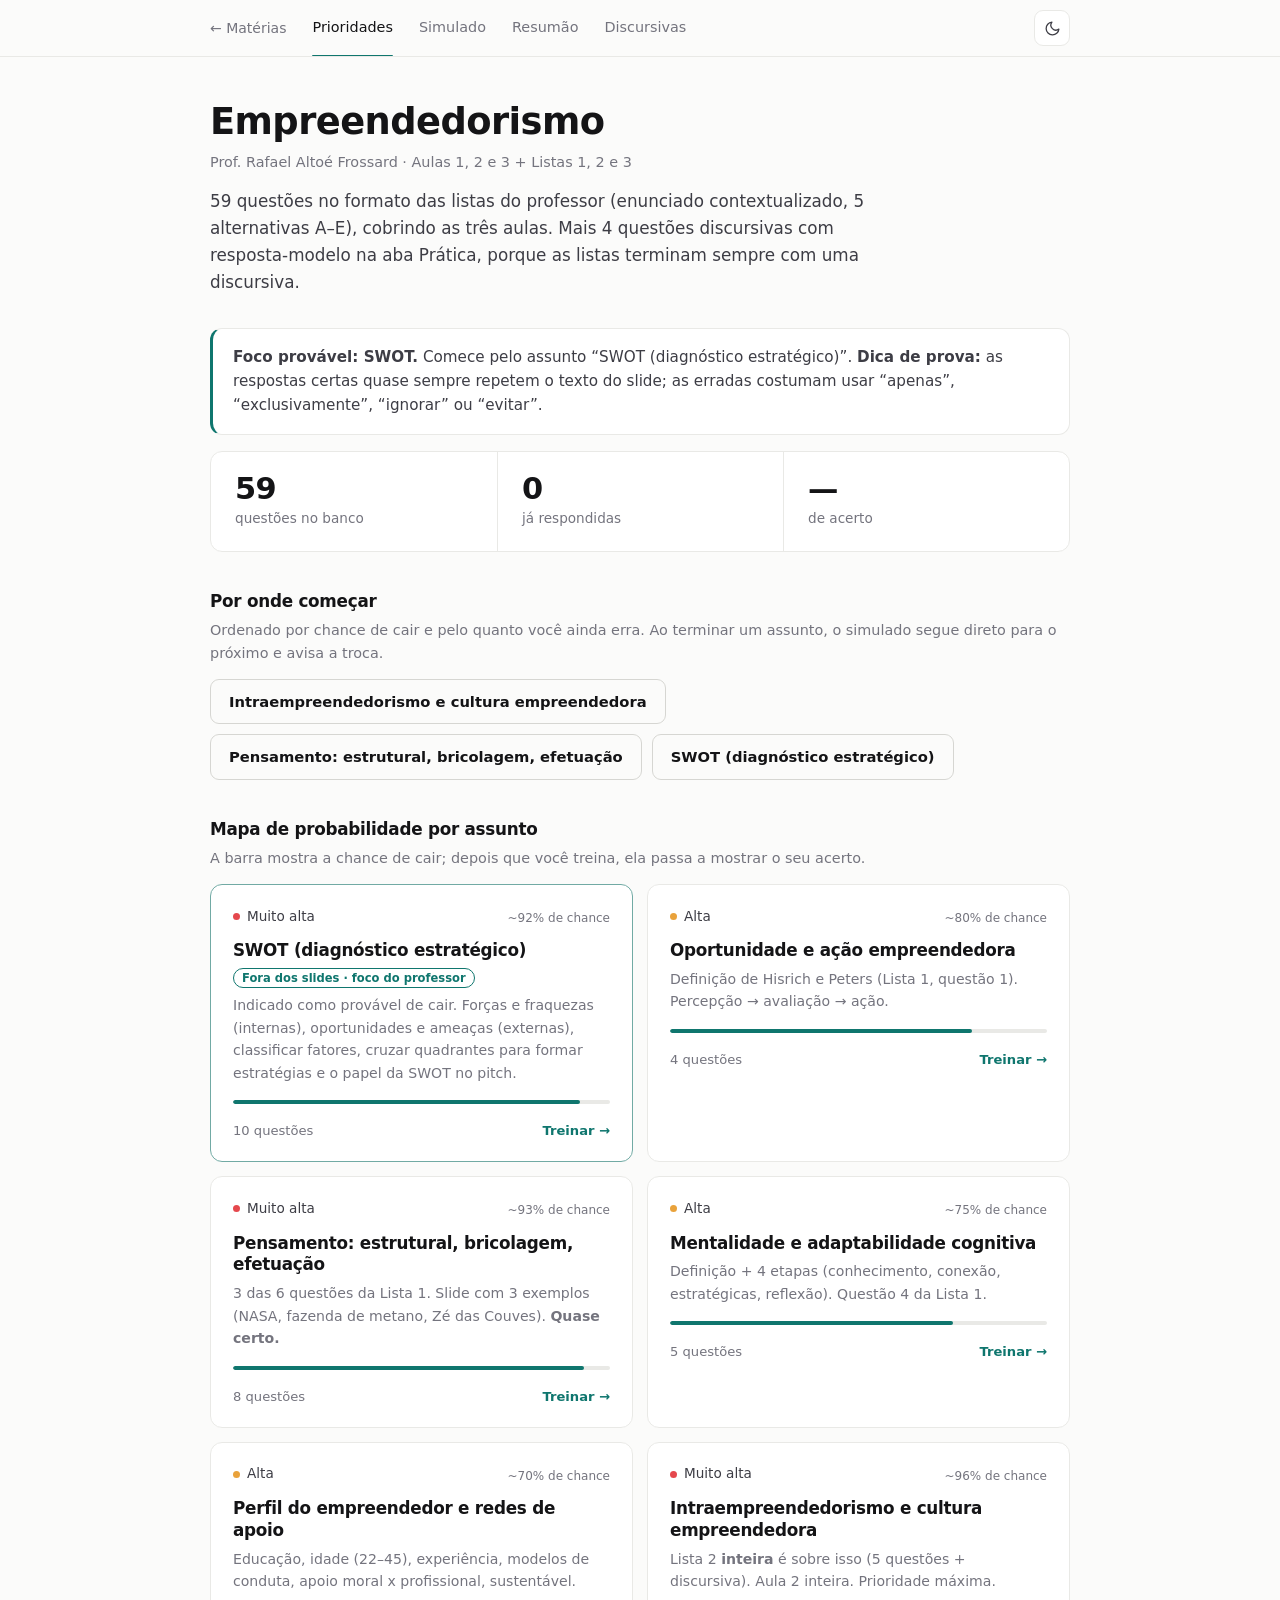
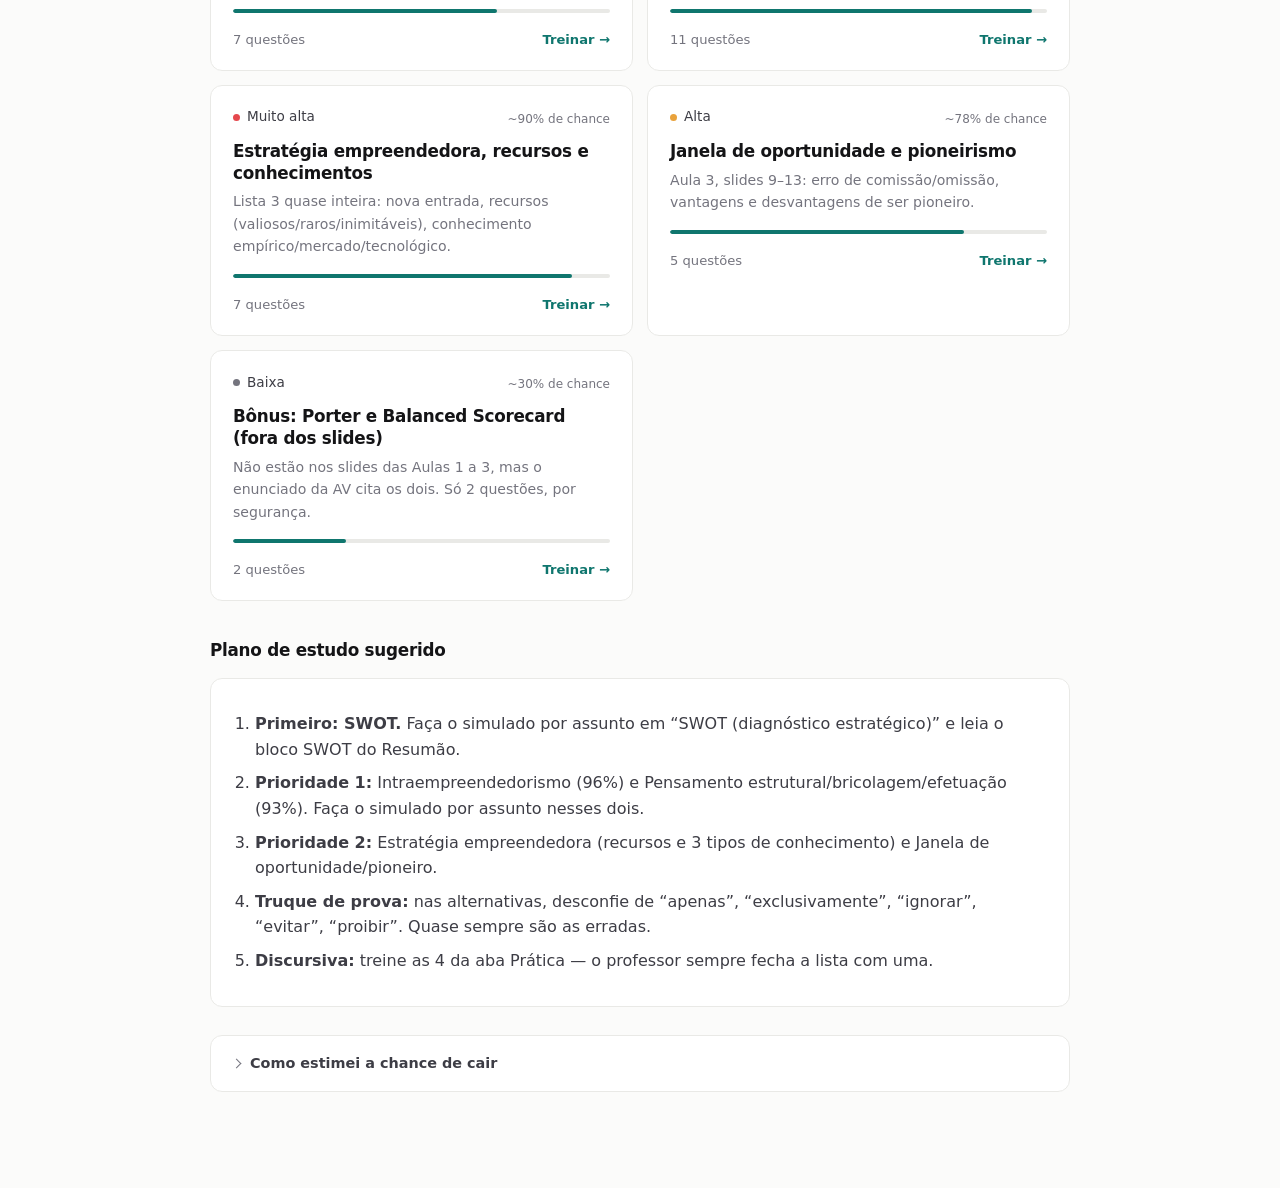
==== commit 6871ecfc: "Alternativas sem pistas de tamanho, fluxo continuo entre assuntos e navegacao - Alternativas reescri" ====
--- a/empreendedorismo.html
+++ b/empreendedorismo.html
@@ -132,6 +132,24 @@
 .sec h2{font-size:1.05rem;font-weight:620}
 .sec p{margin:4px 0 0;color:var(--muted);font-size:.9rem}
 .notice{border:1px solid var(--line);border-left:3px solid var(--accent-fg);border-radius:var(--radius);background:var(--surface);padding:16px 20px;margin-bottom:16px;color:var(--ink2);font-size:.95rem}
+
+.notice.resume{display:flex;justify-content:space-between;align-items:center;gap:14px;flex-wrap:wrap}
+
+/* fluxo contínuo: aviso de novo assunto, atalhos entre assuntos, sair/encerrar */
+.newtopic{border-left:3px solid var(--accent-fg);background:var(--soft);border-radius:10px;padding:14px 18px;margin:0 0 18px}
+.newtopic .label{color:var(--accent-fg);display:block;margin-bottom:2px}
+.newtopic>b{display:block;font-size:1.08rem;font-weight:620;letter-spacing:-.01em}
+.newtopic .small b{font-weight:600;color:var(--ink2)}
+.segs{display:flex;gap:6px;overflow-x:auto;padding:2px 0 10px;margin:0 0 10px;scrollbar-width:thin}
+.segchip{flex:none;display:inline-flex;align-items:center;gap:8px;max-width:210px;background:var(--surface);border:1px solid var(--line);color:var(--muted);border-radius:99px;padding:4px 11px;font:inherit;font-size:.78rem;font-weight:500;cursor:pointer;white-space:nowrap}
+.segchip span{overflow:hidden;text-overflow:ellipsis}
+.segchip i{font-style:normal;font-variant-numeric:tabular-nums;opacity:.8}
+.segchip:hover{border-color:var(--line2);color:var(--ink)}
+.segchip.on{border-color:var(--accent-fg);color:var(--ink)}
+.segchip.done{color:var(--ok)}
+.endrow{text-align:center;margin-top:16px}
+.linkbtn{background:none;border:0;color:var(--muted);font:inherit;font-size:.85rem;text-decoration:underline;text-underline-offset:3px;cursor:pointer}
+.linkbtn:hover{color:var(--ink)}
 
 /* assuntos em cartões (mesma linguagem dos cartões do index) */
 .tgrid{display:grid;grid-template-columns:repeat(2,1fr);gap:14px}
@@ -264,37 +282,37 @@
   questions: [
     // ========== OPORTUNIDADE ==========
     ["oport", "De acordo com Hisrich e Peters (slides da Aula 1), o que caracteriza uma **oportunidade empreendedora**?",
-      ["Ideias inovadoras que se realizam sozinhas, sem depender de qualquer ação", "Situações em que novos bens, serviços, matérias-primas e métodos organizacionais podem ser introduzidos e vendidos por um valor maior que o custo de produção", "Projetos que dependem exclusivamente de financiamento externo", "Iniciativas que priorizam apenas o lucro imediato", "Qualquer ideia criativa, mesmo sem mercado"], 1,
+      ["Ideia inovadora e tecnicamente viável, mesmo antes de existir cliente interessado", "Situação em que um novo bem, serviço ou método pode ser vendido por mais do que custa produzi-lo", "Projeto que consegue financiamento externo suficiente para ser colocado em prática", "Ideia criativa que se transforma em negócio por conta própria, sem depender da ação do empreendedor", "Chance de obter lucro imediato, independentemente do custo de produção"], 1,
       "O slide define oportunidade como a situação em que se pode introduzir e **vender por valor maior que o custo de produção**. Repare: é uma *situação*, ainda não é o negócio.",
       "Ver que as pessoas pagariam R$ 10 por um sanduíche que custa R$ 4 para fazer: a oportunidade é a diferença, ainda falta alguém fazer o sanduíche.",
-      ["Sem ação nenhuma ideia se realiza — o slide diz o contrário.", "", "“Exclusivamente” é a palavra-pista de alternativa errada.", "“Apenas lucro imediato” não está no conceito.", "Precisa haver possibilidade de vender por mais que o custo."]],
+      ["A oportunidade depende de poder vender acima do custo, o que pressupõe mercado; viabilidade técnica isolada não basta.", "", "O financiamento ajuda a executar, mas não é o que define a oportunidade.", "Segundo a aula, oportunidades não significam nada isoladamente: precisam da ação do empreendedor.", "O conceito compara o preço de venda com o custo de produção; não se resume a lucro imediato."]],
     ["oport", "Segundo a aula, oportunidades empreendedoras “não significam nada isoladamente”. Por quê?",
-      ["Porque só existem em mercados já estabelecidos", "Porque precisam da ação empreendedora para serem materializadas", "Porque só grandes empresas conseguem explorá-las", "Porque dependem apenas de sorte", "Porque são sempre óbvias para todos"], 1,
+      ["Porque só existem em mercados já estabelecidos e com concorrência definida", "Porque só se materializam quando alguém age para explorá-las", "Porque dependem de capital inicial elevado para serem percebidas", "Porque as empresas de grande porte as exploram antes dos empreendedores", "Porque costumam ser evidentes para a maioria das pessoas, o que reduz o valor de cada uma"], 1,
       "Uma oportunidade só vira realidade quando **alguém age**. Sem a ação empreendedora ela fica só “no ar”.",
       "Uma semente sozinha não vira árvore: precisa de quem plante e regue.",
-      ["Podem surgir em mercados novos também.", "", "Não é exclusividade de grandes empresas.", "Não depende apenas de sorte.", "Muitas não são óbvias (como no pensamento estrutural)."]],
+      ["Podem surgir em mercados novos também.", "", "A percepção depende de motivação e atenção, não de capital.", "O porte da empresa não é o critério apresentado na aula.", "Muitas oportunidades não são óbvias (como no pensamento estrutural); o que importa é agir."]],
     ["oport", "Uma desenvolvedora percebe que escolas pequenas não têm um sistema de matrícula acessível (mudança no ambiente externo). Ela avalia se a ideia é viável e se está disposta a executá-la. Segundo o modelo da aula, quando surge uma oportunidade **para ela própria**?",
-      ["Quando recebe financiamento externo", "Quando avalia a viabilidade da ideia e sua predisposição de executá-la", "Quando um concorrente lança o mesmo produto", "Quando consegue vender a ideia para uma empresa maior", "Quando ignora os riscos para agir mais rápido"], 1,
+      ["Quando consegue o primeiro financiamento para tirar a ideia do papel", "Quando avalia a viabilidade da ideia e sua predisposição para executá-la", "Quando percebe que um concorrente já lançou um produto semelhante", "Quando a mudança no ambiente externo se torna conhecida por outras pessoas", "Quando vende a ideia para uma empresa maior que possa executá-la"], 1,
       "A aula descreve: mudanças no ambiente são percebidas por indivíduos motivados; **quando o indivíduo avalia a viabilidade e sua predisposição de executar, surge uma oportunidade para ele próprio**.",
       "Ver uma vaga de emprego é uma coisa; decidir que aquela vaga é para você é outra.",
-      ["Financiamento não é o critério do slide.", "", "A concorrência não define a oportunidade pessoal.", "Vender a ideia não é o que o slide descreve.", "Ignorar riscos não faz parte do modelo."]],
+      ["O financiamento não é o critério apresentado no slide.", "", "A concorrência não define quando a oportunidade passa a ser do indivíduo.", "Perceber a mudança é o ponto de partida; a oportunidade pessoal surge da avaliação e da decisão de agir.", "Vender a ideia não é o que o slide descreve."]],
     ["oport", "Quem tende a perceber as mudanças do ambiente externo como oportunidades, segundo a aula?",
-      ["Qualquer pessoa, sem diferença de motivação", "Indivíduos motivados, mais atentos ao processamento dessas informações", "Apenas especialistas em tecnologia", "Apenas quem já tem capital", "Somente quem tem curso superior"], 1,
+      ["Pessoas com formação técnica, por conhecerem melhor os mercados", "Indivíduos motivados, que ficam mais atentos ao processamento das informações", "Quem já possui capital disponível para investir rapidamente", "Pessoas expostas à mudança, independentemente de motivação", "Principalmente os especialistas do setor em que a mudança aconteceu"], 1,
       "Os slides dizem que as mudanças do ambiente são percebidas por indivíduos que, **se estiverem motivados, estarão mais atentos** ao processamento das informações.",
       "Quando você está querendo comprar um carro, vê carros do modelo que gosta em toda esquina.",
-      ["Se fosse qualquer um, não haveria diferença entre empreendedores e os demais.", "", "Não é exclusivo de especialistas em tecnologia.", "O capital não é a condição citada.", "A formação não é a condição citada."]],
+      ["A formação ajuda, mas o slide aponta motivação e atenção.", "", "O capital não é a condição citada.", "Sem motivação não há atenção às informações; por isso nem todos percebem a oportunidade.", "O slide não restringe a percepção a especialistas do setor."]],
 
     // ========== PENSAMENTO ==========
     ["pens", "O **pensamento estrutural** do empreendedor consiste em:",
-      ["Seguir rigidamente um plano de negócios estruturado", "Identificar correspondências entre os mecanismos fundamentais de uma tecnologia e os de um mercado, mesmo sem semelhança superficial", "Adaptar recursos que já se tem a novos problemas", "Começar pelo resultado desejado e escolher os meios", "Organizar a empresa em departamentos"], 1,
+      ["Perceber que os elementos visíveis de uma tecnologia são parecidos com os de um mercado", "Perceber que os mecanismos fundamentais de uma tecnologia correspondem aos de um mercado", "Adaptar recursos já disponíveis para resolver problemas e oportunidades novos", "Partir do resultado desejado e escolher os meios para alcançá-lo", "Organizar a empresa em estruturas rígidas para reduzir a incerteza do ambiente"], 1,
       "Há **semelhança estrutural** quando os mecanismos fundamentais da tecnologia correspondem aos do mercado-alvo. Essa correspondência é uma **oportunidade** e **não é óbvia**; conhecer bem a tecnologia/mercado ajuda a enxergá-la.",
       "Perceber que o mecanismo da “fila de espera da padaria” é o mesmo do atendimento do pronto-socorro, mesmo sendo negócios totalmente diferentes na aparência.",
-      ["“Estrutural” não significa estruturar uma empresa.", "", "Isso é bricolagem.", "Isso é o processo causal (o oposto da efetuação).", "Nada a ver com organograma."]],
+      ["Isso é semelhança superficial; o pensamento estrutural procura a correspondência entre os mecanismos.", "", "Isso descreve a bricolagem.", "Isso descreve o processo causal.", "“Estrutural” não tem relação com organizar a empresa."]],
     ["pens", "No exemplo do simulador de voo da NASA, que passou a ser usado por pais que buscam tratamentos alternativos para o TDAH dos filhos, qual característica explica a oportunidade?",
-      ["Alta semelhança superficial com o mercado de estudantes", "Alta semelhança estrutural entre a tecnologia (melhora foco e concentração) e a necessidade do mercado-alvo", "Baixo custo de produção", "Uso de recursos jogados fora por outras empresas", "Início pelo que o empreendedor já tinha (quem é, o que conhece)"], 1,
+      ["Alta semelhança superficial com o mercado de estudantes do ensino fundamental e médio, em sala de aula", "Alta semelhança estrutural: a tecnologia melhora foco e concentração, que é o que os pais buscam", "Aproveitamento de sobras de outro processo produtivo para gerar uma nova receita", "Partida dos recursos que o empreendedor já tinha, para só então escolher os resultados", "Redução do custo do simulador ao adaptá-lo para o uso doméstico"], 1,
       "O simulador tem **baixa** semelhança superficial com o mercado escolar, mas **alta semelhança estrutural**: ele aprimora foco e concentração, justamente o que os pais procuram. Surge a oportunidade.",
       "Uma ferramenta feita para pilotos de ônibus espacial que, por dentro, treina a atenção — e é isso que o pai de uma criança com TDAH quer.",
-      ["O slide diz que a semelhança superficial com o mercado de estudantes é **baixa**.", "", "Custo não é o ponto do exemplo.", "Isso descreve bricolagem.", "Isso descreve efetuação."]],
+      ["O slide diz que a semelhança superficial com esse mercado é baixa.", "", "Isso descreve a bricolagem.", "Isso descreve a efetuação.", "O custo não é o ponto do exemplo; a oportunidade vem da correspondência estrutural."]],
     ["pens", "Qual conceito se refere à **adaptação de recursos já disponíveis a novos problemas e oportunidades** (“se a vida te der limões, faça uma limonada”)?",
       ["Efetuação", "Pensamento estrutural", "Adaptabilidade cognitiva", "Mentalidade empreendedora", "Bricolagem"], 4,
       "**Bricolagem** = usar o que se tem à mão para resolver novos problemas ou aproveitar oportunidades. O lema dos limões e da limonada é a ilustração do slide.",
@@ -306,15 +324,15 @@
       "Fazer limonada de cada limão: o “lixo” de um processo vira insumo do próximo.",
       ["Não há correspondência tecnologia–mercado escondida no caso.", "", "Efetuação seria o exemplo do Zé das Couves, que parte de quem é e do que tem para ir redefinindo o resultado.", "Não há discussão de tempo/janela.", "Não envolve funcionário dentro de empresa."]],
     ["pens", "A **efetuação** é caracterizada por:",
-      ["Começar com um resultado almejado e concentrar-se nos meios para gerá-lo", "Começar com o que se tem (quem são, o que conhecem e quem conhecem) e selecionar entre os possíveis resultados", "Esperar a janela de oportunidade se fechar", "Realizar apenas pesquisa de mercado antes de agir", "Evitar parcerias para não dividir resultados"], 1,
+      ["Partir de um resultado desejado e concentrar os esforços nos meios necessários para alcançá-lo no prazo", "Partir do que se tem (quem é, o que conhece, quem conhece) e escolher entre resultados possíveis", "Aguardar a janela de oportunidade abrir para só então reunir os recursos necessários", "Realizar uma pesquisa de mercado completa para definir o resultado antes de agir", "Evitar parcerias para manter o controle total sobre os resultados do negócio"], 1,
       "Efetuação: “o que eu **posso** fazer com os recursos que tenho?”. Parte dos **meios** disponíveis (quem sou / o que sei / quem conheço) e escolhe entre resultados possíveis.",
       "Abrir a geladeira e decidir o jantar com o que tem, em vez de escolher a receita e ir ao mercado.",
-      ["Isso é o processo **causal** (o oposto da efetuação).", "", "Não tem relação com esperar a janela fechar.", "“Apenas pesquisa de mercado” não é o conceito.", "Na efetuação as parcerias costumam ser parte do caminho (caso do Zé das Couves)."]],
+      ["Isso descreve o processo causal, que é o oposto da efetuação.", "", "A efetuação parte dos recursos disponíveis; não espera a janela abrir.", "A efetuação não parte de pesquisa; parte dos meios que o empreendedor já tem.", "As parcerias costumam fazer parte do caminho (caso do Zé das Couves)."]],
     ["pens", "Qual a diferença central entre efetuação e o processo causal?",
-      ["A efetuação parte dos meios disponíveis; o causal parte de um resultado almejado e foca nos meios para chegar a ele", "A efetuação usa tecnologia; o causal não", "A efetuação é só para empresas grandes; o causal para pequenas", "Ambos partem do resultado almejado", "O causal ignora completamente os recursos"], 0,
+      ["A efetuação parte dos meios que se tem; o processo causal parte do resultado almejado", "A efetuação parte do resultado almejado; o processo causal parte dos meios que se tem", "A efetuação exige tecnologia avançada; o processo causal dispensa tecnologia", "A efetuação serve a empresas de grande porte; o processo causal, a pequenos negócios", "As duas partem do resultado almejado, mas a efetuação usa menos recursos"], 0,
       "**Causal:** resultado almejado → busco os meios. **Efetuação:** meios disponíveis → escolho entre resultados possíveis.",
       "Causal = escolher a receita e ir ao mercado. Efetuação = ver o que tem na geladeira e decidir o prato.",
-      ["", "Tecnologia não é o critério.", "Porte da empresa não é o critério.", "Só o causal parte do resultado.", "O causal usa recursos, mas começa pelo resultado."]],
+      ["", "Está invertido: é o processo causal que parte do resultado almejado.", "A tecnologia não é o critério de diferença.", "O porte da empresa não é o critério de diferença.", "Só o processo causal parte do resultado; a efetuação parte dos meios."]],
     ["pens", "Zé das Couves tinha R$ 10 mil para montar um negócio de legumes, descobriu que não bastava, fez parceria com um mercadinho, um legume viralizou, ele deu entrevista e acabou abrindo um mercado muito maior que o previsto. Esse caso ilustra:",
       ["Processo causal", "Efetuação", "Erro de omissão", "Vantagem de custo do pioneiro", "Cultura empreendedora corporativa"], 1,
       "Ele partiu do que tinha (dinheiro, conhecimento, contatos) e foi **redefinindo os resultados possíveis** ao longo do caminho: **efetuação**. O resultado final foi diferente do planejado.",
@@ -328,178 +346,178 @@
 
     // ========== ADAPTABILIDADE ==========
     ["adapt", "A **mentalidade empreendedora** é a capacidade de:",
-      ["Seguir um plano fixo, mesmo com incerteza", "Detectar, agir e se movimentar rapidamente, mesmo sob condições incertas", "Evitar riscos a qualquer custo", "Trabalhar apenas em equipe", "Obter capital de investidores"], 1,
+      ["Seguir um plano de negócios detalhado até que o ambiente se estabilize", "Detectar, agir e se movimentar com rapidez, mesmo em condições incertas", "Reduzir os riscos ao máximo antes de agir, reunindo todas as informações possíveis", "Captar investidores que financiem a empresa durante a fase de incerteza", "Trabalhar em equipes multidisciplinares para dividir as responsabilidades"], 1,
       "Slide: abrange **detectar, agir e se movimentar rapidamente, mesmo sob condições incertas**. Para tê-la, é preciso desenvolver a **adaptabilidade cognitiva**.",
       "Surfista: não controla a onda, mas lê, reage e se ajusta com rapidez.",
-      ["O contexto é de imprevisibilidade — plano fixo não é o conceito.", "", "Empreender envolve incerteza e riscos calculados.", "Equipe não é o critério.", "Capital não é o critério."]],
+      ["O contexto é de imprevisibilidade: esperar o ambiente se estabilizar não faz parte do conceito.", "", "Reunir todas as informações antes de agir faz a janela de oportunidade se fechar.", "O capital não é o critério que define a mentalidade empreendedora.", "A equipe multidisciplinar é característica da cultura empreendedora, não a definição de mentalidade."]],
     ["adapt", "Segundo os slides, o que é **adaptabilidade cognitiva** no contexto empreendedor?",
-      ["Capacidade de ignorar mudanças no ambiente", "Habilidade de seguir rigidamente um plano pré-definido", "Capacidade de ser dinâmico, flexível e autorregulador para identificar e processar mudanças no ambiente e se guiar por elas", "Uso exclusivo de conhecimento técnico, sem adaptação", "Foco em resultados sem considerar os recursos disponíveis"], 2,
+      ["Ser consistente e disciplinado para seguir o plano original apesar das mudanças do ambiente", "Dominar um conhecimento técnico profundo e aplicá-lo do mesmo modo nas situações novas", "Ser dinâmico, flexível e autorregulador para perceber mudanças no ambiente e se guiar por elas", "Reagir às mudanças depois que elas já tenham afetado o resultado do negócio", "Buscar resultados ambiciosos, deixando os recursos disponíveis em segundo plano"], 2,
       "É o quanto o empreendedor é **dinâmico, flexível, autorregulador** e engajado em gerar estruturas de decisão para **identificar e processar mudanças** e se guiar por elas. (Lista 1, questão 4.)",
       "Um GPS que recalcula a rota toda vez que o trânsito muda.",
-      ["É o contrário: o empreendedor percebe a mudança.", "Rigidez é o oposto de adaptabilidade.", "", "“Exclusivo” + “sem adaptação” — contradiz o conceito.", "Os recursos são considerados."]],
+      ["Seguir o plano apesar das mudanças é rigidez, o oposto de adaptabilidade.", "Aplicar o mesmo conhecimento sempre do mesmo jeito é falta de adaptação.", "", "A adaptabilidade envolve identificar e processar as mudanças e se guiar por elas, e não só reagir depois.", "Os recursos disponíveis são considerados na análise."]],
     ["adapt", "Na sequência para aumentar a adaptabilidade cognitiva, qual etapa estimula o empreendedor a pensar na situação atual em termos de **semelhanças e diferenças** com situações anteriores já enfrentadas e resolvidas?",
       ["Perguntas de conhecimento", "Tarefas para conexão", "Tarefas estratégicas", "Tarefas para reflexão", "Tarefas de controle"], 1,
       "As 4 etapas são: (1) **perguntas de conhecimento** (natureza do ambiente), (2) **tarefas para conexão** (semelhanças/diferenças com situações anteriores), (3) **tarefas estratégicas** (quais estratégias e por quê), (4) **tarefas para reflexão** (entendimento e sentimentos).",
       "Conexão = “isso me lembra aquele problema do ano passado; em que é igual e em que é diferente?”.",
       ["Conhecimento: entender a natureza do ambiente.", "", "Estratégicas: escolher estratégias adequadas e por quê.", "Reflexão: pensar no próprio entendimento e sentimentos.", "Não existe esta etapa."]],
     ["adapt", "As **tarefas estratégicas**, na construção da adaptabilidade cognitiva, servem para:",
-      ["Estimular a refletir sobre os próprios sentimentos", "Estimular a discernir quais estratégias são adequadas para resolver o problema (e por quê) ou buscar a oportunidade (e como)", "Aumentar o conhecimento sobre o ambiente", "Comparar a situação atual com anteriores", "Substituir a pesquisa de mercado"], 1,
+      ["Refletir sobre o próprio entendimento e os sentimentos ao avançar no processo", "Discernir quais estratégias são adequadas ao problema (e por quê) ou à oportunidade (e como)", "Ampliar o conhecimento sobre a natureza do ambiente em que o negócio atua e sobre seus clientes", "Comparar a situação atual com situações anteriores já enfrentadas e resolvidas", "Registrar os resultados do negócio e compará-los com as metas definidas"], 1,
       "Tarefas estratégicas: **discernir qual estratégia usar, por quê e como**. Reflexão = sentimentos; Conhecimento = ambiente; Conexão = comparar com o passado.",
       "É o momento do “plano de jogo” no intervalo da partida.",
-      ["Isso é reflexão.", "", "Isso é perguntas de conhecimento.", "Isso é conexão.", "Não substitui pesquisa."]],
+      ["Isso descreve as tarefas para reflexão.", "", "Isso descreve as perguntas de conhecimento.", "Isso descreve as tarefas para conexão.", "Não é uma das quatro etapas apresentadas na aula."]],
     ["adapt", "Empreendedores que aumentam a adaptabilidade cognitiva têm mais possibilidade de (1) se adaptar a novas situações, (2) ser criativos e (3) transmitir o raciocínio por trás de uma resposta. Qual das opções **NÃO** é um desses benefícios?",
-      ["Adaptar-se a novas situações usando conhecimento e experiência anteriores", "Chegar a ideias, soluções ou insights originais e adaptáveis", "Explicar o raciocínio por trás de determinada resposta", "Seguir rigidamente um único método para qualquer situação", "Aprender ou resolver problemas em contextos novos"], 3,
+      ["Adaptar-se a novas situações usando conhecimento e experiência anteriores", "Chegar a ideias, soluções ou insights originais e adaptáveis", "Explicar o raciocínio por trás de determinada resposta", "Aplicar o mesmo método de antes à nova situação, sem ajustes", "Aprender ou resolver problemas em contextos novos"], 3,
       "Os benefícios são: **adaptar-se, ser criativo e comunicar o raciocínio**. Seguir um único método rigidamente é o oposto de adaptabilidade.",
       "Quem só sabe uma receita não se vira quando falta um ingrediente.",
       ["É benefício (1).", "É benefício (2).", "É benefício (3).", "", "É consequência do benefício (1)."]],
 
     // ========== PERFIL ==========
     ["perfil", "Sobre a **educação** do empreendedor, segundo a Aula 1, o ideal é:",
-      ["Evitar a formação superior para não perder tempo", "Uma formação generalista, com domínio de finanças, planejamento estratégico, marketing, comunicação e administração", "Formação exclusivamente técnica", "Formação só em marketing", "A educação não faz diferença"], 1,
+      ["Formação técnica aprofundada em uma área, para ganhar vantagem competitiva", "Formação generalista, com domínio de finanças, estratégia, marketing, comunicação e administração", "Formação focada em marketing e vendas, que são as áreas decisivas para conquistar clientes e empreender", "Dispensar a formação superior, já que o empreendedor aprende na prática", "Formação acadêmica longa, com mestrado e doutorado antes de abrir o negócio"], 1,
       "Embora haja empreendedores de sucesso com pouco estudo, a educação tem papel relevante. O ideal é uma **formação generalista**, que ajude a **se adaptar** conforme o cenário.",
       "Um canivete suíço: várias ferramentas para situações diferentes.",
-      ["A educação tem papel relevante.", "", "“Exclusivamente técnica” é pista de errada.", "“Só marketing” é restrito demais.", "Contradiz o slide."]],
+      ["O slide recomenda formação generalista, que ajuda a se adaptar ao cenário.", "", "É restrito demais: o ideal inclui várias áreas, e não uma só.", "A educação tem papel relevante na criação de novos negócios.", "A aula não coloca a pós-graduação como requisito."]],
     ["perfil", "De acordo com os slides, a maior parte dos empreendedores inicia a carreira em que faixa etária?",
       ["18 a 22 anos", "22 a 45 anos", "45 a 60 anos", "60 a 70 anos", "Não há relação com a idade"], 1,
       "Maior parte começa **entre 22 e 45 anos**: exige experiência, apoio financeiro e alto grau de energia. Idades “marcantes” (25, 30, 35, 40, 45) incentivam abrir um negócio; homens começam por volta dos 30, mulheres por volta dos 35.",
       "Nem muito cedo (falta experiência e capital), nem muito tarde (falta energia): a janela é dos 22 aos 45.",
       ["Muito jovem: falta experiência e apoio financeiro.", "", "Já passou da faixa mais comum.", "Fora da faixa.", "O slide trata a idade como característica relevante."]],
     ["perfil", "Sobre a **experiência profissional** do empreendedor, os slides afirmam que:",
-      ["É irrelevante para quem quer empreender", "Experiência em finanças, desenvolvimento de produtos/serviços, produção e canais de distribuição é relevante, e a experiência com outros empreendimentos catalisa novas ideias", "Só vale experiência em empresa familiar", "Só vale experiência anterior fracassada", "Apenas a experiência em vendas conta"], 1,
+      ["Experiência em empresas familiares é a que mais prepara, pelo contato direto com o dono", "Experiência em finanças, produto, produção e distribuição é relevante, e já ter empreendido ajuda", "Experiência anterior atrapalha, pois cria vícios que dificultam inovar em um novo negócio e novas ideias", "Experiência em vendas é a mais importante, pois o restante pode ser contratado depois", "Experiência é irrelevante se o empreendedor tiver boa formação acadêmica na área"], 1,
       "Experiência em **finanças, desenvolvimento de produto, produção e canais de distribuição** é relevante; experiência com **outros empreendimentos catalisa** novos empreendimentos.",
       "Quem já abriu uma padaria reconhece rápido os erros ao abrir uma cafeteria.",
-      ["O slide diz que é importante.", "", "Não restringe a empresa familiar.", "Não exige fracasso.", "“Apenas” é pista de errada."]],
+      ["O slide não restringe a experiência a empresas familiares.", "", "O slide diz o contrário: a experiência com outros empreendimentos catalisa novas ideias.", "O slide cita finanças, produtos, produção e canais de distribuição, e não só vendas.", "A experiência profissional é considerada importante para quem deseja empreender."]],
     ["perfil", "Os **modelos de conduta** são:",
-      ["Regras da empresa sobre comportamento dos funcionários", "Indivíduos cujo exemplo o empreendedor pode se inspirar — empreendedores de sucesso ou até pessoas próximas", "Apenas investidores que financiam a empresa", "Concorrentes diretos", "Leis que regulam a atividade empresarial"], 1,
+      ["Normas internas que orientam o comportamento esperado dos funcionários da empresa", "Pessoas cujo exemplo inspira o empreendedor, sejam empreendedores de sucesso ou conhecidos próximos", "Investidores que aportam recursos e acompanham de perto as decisões do empreendedor", "Concorrentes diretos cujo desempenho serve de referência para as metas do negócio", "Dispositivos legais que regulam a atividade empresarial e orientam a conduta do empreendedor"], 1,
       "Modelo de conduta = **quem serve de inspiração** (empreendedor de sucesso ou alguém próximo). Junto com as redes de apoio, ajuda na formação do novo empreendimento.",
       "O ídolo que você segue e quer imitar.",
-      ["Não é código de conduta interno.", "", "Não se restringe a financiadores.", "Concorrentes não são o conceito.", "Não são leis."]],
+      ["Não é código de conduta interno.", "", "O conceito não se restringe a financiadores.", "Concorrentes podem até servir de referência, mas não são o conceito de modelo de conduta.", "Modelo de conduta é uma pessoa de inspiração, e não uma norma legal."]],
     ["perfil", "Qual é a **rede de apoio moral** do empreendedor?",
-      ["Contadores e advogados contratados", "Familiares e amigos que dão apoio psicológico em momentos difíceis e solitários (os cônjuges costumam ser os maiores defensores)", "Fornecedores e clientes", "Associações comerciais", "Consultores especializados"], 1,
+      ["Contadores, advogados e consultores que orientam as decisões do dia a dia da empresa", "Familiares e amigos que dão apoio psicológico nos momentos difíceis e solitários", "Clientes e fornecedores que acompanham o negócio e dão retorno sobre produtos e prazos", "Associações comerciais e entidades de classe que representam o setor do empreendedor", "Mentores experientes que orientam a estratégia do negócio com base na própria trajetória"], 1,
       "Apoio **moral** = apoio **psicológico**, dado por familiares e amigos (com quem se pode conversar sem medo de críticas). Cônjuges costumam ser os maiores defensores.",
       "A torcida que te abraça depois de um jogo ruim.",
-      ["São apoio profissional.", "", "Fornecedores e clientes são apoio profissional.", "Associações comerciais são apoio profissional.", "Especialistas são apoio profissional."]],
+      ["Isso é apoio profissional.", "", "Clientes e fornecedores fazem parte da rede de apoio profissional.", "Associações comerciais fazem parte da rede de apoio profissional.", "Orientar a estratégia do negócio é apoio profissional; o apoio moral é psicológico."]],
     ["perfil", "Uma empreendedora consulta seu contador, conversa com fornecedores e participa de uma associação comercial para tirar dúvidas do negócio. Isso exemplifica:",
-      ["Rede de apoio moral", "Rede de apoio profissional", "Bricolagem", "Pensamento estrutural", "Erro de omissão"], 1,
+      ["Rede de apoio moral", "Rede de apoio profissional", "Modelo de conduta", "Adaptabilidade cognitiva do empreendedor", "Pensamento estrutural"], 1,
       "**Rede de apoio profissional**: indivíduos que ajudam nas atividades empresariais — especialistas, clientes, sócios, fornecedores, associações comerciais e afiliações pessoais.",
       "Os “consultores de bairro” do seu negócio.",
-      ["Apoio moral é família e amigos.", "", "Bricolagem = adaptar recursos.", "Pensamento estrutural = ligar tecnologia e mercado.", "Omissão = deixar de agir."]],
+      ["Apoio moral é o apoio psicológico de familiares e amigos.", "", "Modelo de conduta é a pessoa que serve de inspiração ao empreendedor.", "Adaptabilidade cognitiva é a capacidade de lidar com mudanças do ambiente.", "Pensamento estrutural liga mecanismos de uma tecnologia aos de um mercado."]],
     ["perfil", "O **empreendedorismo sustentável** busca:",
-      ["Maximizar o lucro e ignorar efeitos ambientais", "Preservar a natureza, o suporte de vida e a comunidade, ao perceber oportunidades de criar produtos, processos e serviços que geram ganho econômico e não econômico para indivíduos, economia e sociedade", "Reduzir o número de funcionários", "Copiar produtos já existentes", "Evitar qualquer inovação tecnológica"], 1,
+      ["Maximizar o lucro dos sócios, tratando os efeitos ambientais como um custo a ser reduzido ao mínimo", "Preservar natureza e comunidade ao criar produtos e serviços com ganhos econômicos e não econômicos", "Gerar ganho econômico para o empreendedor, com benefício social como consequência eventual", "Criar produtos que substituem os já existentes, reduzindo o número de empresas do setor", "Adotar tecnologias ambientais já consolidadas, evitando inovar em produtos e processos"], 1,
       "Focado em **preservar natureza, suporte de vida e comunidade** na busca de oportunidades que gerem **ganhos econômicos e não econômicos** (indivíduo, economia e sociedade). Exige conhecer a fundo o meio ambiente.",
       "Negócio que dá lucro para o dono e deixa o rio mais limpo.",
-      ["Ignorar ambiente é o oposto.", "", "Não tem relação com número de funcionários.", "Não é cópia.", "Não evita inovação."]],
+      ["Isso é o oposto: o conceito inclui preservar a natureza e a comunidade.", "", "O conceito inclui ganhos para terceiros e para a sociedade, e não só para o empreendedor.", "Reduzir concorrentes não faz parte do conceito.", "O empreendedorismo sustentável busca criar novos produtos, processos e serviços."]],
 
     // ========== INTRAEMPREENDEDORISMO ==========
     ["intra", "Na Xerox dos anos 1970, talentos como Steve Jobs sentiam falta de liberdade para inovar e saíram para fundar suas próprias empresas. Qual conceito representa a estratégia de aproveitar as ideias criativas internas para evitar perda de produtividade e de talentos?",
-      ["Orientação estratégica focada em minimizar recursos", "Intraempreendedorismo, que cultiva o espírito empreendedor dentro da organização", "Controle burocrático de recursos alheios", "Filosofia de recompensas baseada na hierarquia tradicional", "Estrutura administrativa sem redes informais"], 1,
+      ["Orientação estratégica, que foca na formulação da estratégia e na minimização de recursos", "Intraempreendedorismo, que cultiva o espírito empreendedor dentro da organização", "Controle de recursos, que prioriza acessar recursos de terceiros em novos negócios", "Filosofia de recompensas, que premia a posição hierárquica ocupada pelo funcionário", "Estrutura administrativa orgânica, que dispensa as redes informais de contatos"], 1,
       "**Intraempreendedorismo** = aproveitar as ideias criativas dos colaboradores, cultivando o espírito empreendedor **dentro** da organização. Sem isso: perda de produtividade ou saída da empresa. (Lista 2, questão 1.)",
       "É dar ao funcionário um “cantinho” para tocar o próprio projeto, para ele não sair e abrir o dele na porta ao lado.",
-      ["Isso é uma dimensão da decisão, não o conceito.", "", "Controle burocrático é o contrário.", "Recompensa deve ser por contribuição à descoberta/exploração de oportunidades.", "A estrutura empreendedora é orgânica **com** redes informais."]],
+      ["É uma dimensão da tomada de decisão, e não o conceito de aproveitar as ideias internas.", "", "É uma dimensão da tomada de decisão, e não o conceito de reter talentos com ideias próprias.", "A recompensa deve ser pela contribuição à descoberta e à exploração de oportunidades, e não pela hierarquia.", "A estrutura empreendedora é orgânica e conta com várias redes informais."]],
     ["intra", "Para não perder as ideias de seus funcionários, a Xerox criou a:",
-      ["Xerox Innovation Labs", "Xerox Technology Ventures (XTV), para investir nas ideias dos funcionários", "PlayStation Division", "Apple Labs", "Xerox Capital Partners"], 1,
+      ["Xerox Innovation Labs, laboratório que desenvolve novas tecnologias de impressão", "Xerox Technology Ventures (XTV), para investir nas ideias dos funcionários", "Xerox Capital Partners, braço de investimentos em empresas externas", "Xerox Spin-off Fund, fundo para apoiar ex-funcionários que abrissem empresas fora da Xerox", "Xerox Creative Division, setor que centraliza as ideias dos executivos"], 1,
       "Depois que Jobs saiu para fundar sua empresa, a Xerox criou a **Xerox Technology Ventures (XTV)**: braço para **investir nas ideias dos funcionários**.",
       "XTV = “X” de Xerox + Ventures: fundo interno para apostar nos funcionários.",
-      ["Nome inventado.", "", "PlayStation é case da Sony.", "Não é case citado.", "Nome inventado."]],
+      ["Esse nome não aparece na aula; a unidade criada para investir nas ideias dos funcionários foi a XTV.", "", "Esse nome não aparece na aula; a XTV investia nas ideias dos próprios funcionários.", "A XTV foi criada para manter as ideias dentro da Xerox, e não para apoiar empresas fora dela.", "Esse nome não aparece na aula, e a ideia era valorizar as ideias dos funcionários, e não só dos executivos."]],
     ["intra", "Por que a falta de espaço para expressão individual e de mais liberdade é um problema para as organizações, segundo a Aula 2?",
-      ["Porque aumenta a lucratividade", "Porque pode desanimar os colaboradores, gerando perda de produtividade ou saída da empresa em busca de outra que ofereça significado maior", "Porque diminui o número de concorrentes", "Porque reduz custos de pessoal", "Porque impede a criação de metas"], 1,
+      ["Reduz a rotatividade, pois os colaboradores se sentem seguros com regras claras", "Desanima os colaboradores e pode gerar perda de produtividade ou saída da empresa", "Aumenta a lucratividade no curto prazo, mas reduz a capacidade de crescimento futuro", "Impede a empresa de fixar metas, já que ninguém propõe objetivos próprios", "Eleva os custos de treinamento, pois os funcionários precisam aprender funções novas"], 1,
       "Muitos querem criar algo “seu” ou buscar **significado maior** no que fazem; se a organização não oferece, o indivíduo **perde motivação ou vai embora**.",
       "Ninguém fica muito tempo num emprego em que não pode propor nada.",
-      ["Seria o contrário.", "", "Não tem relação com concorrentes.", "O efeito é perda de talentos, não redução de custos.", "Não é o que o slide diz."]],
+      ["O efeito descrito é o oposto: sem liberdade, os colaboradores se desmotivam e saem.", "", "A aula não aponta ganho de lucratividade; aponta perda de produtividade e de talentos.", "Não é o que o slide diz.", "O problema destacado é a desmotivação e a saída de talentos, e não o custo de treinamento."]],
     ["intra", "Qual alternativa descreve a **orientação empreendedora à oportunidade**, na comparação entre tomada de decisão administrativa e empreendedora?",
-      ["Foco apenas nos fatores inseridos na formulação da estratégia", "Comprometimento em agir com relação às possíveis oportunidades", "Foco em controlar os recursos já possuídos", "Preferência por manter o crescimento lento", "Evitar qualquer risco"], 1,
+      ["Foco nos fatores envolvidos na formulação da estratégia da empresa", "Comprometimento em agir com relação às possíveis oportunidades", "Foco em acessar e controlar os recursos que a empresa já possui", "Foco em crescer de forma gradual, preservando a estrutura existente", "Foco em reduzir riscos antes de assumir compromisso de ação"], 1,
       "Orientação empreendedora à oportunidade = **comprometimento em agir** diante de possíveis oportunidades. A **orientação estratégica** é que foca nos fatores da formulação da estratégia.",
       "Administrador pergunta “o que meu plano prevê?”. Empreendedor pergunta “qual oportunidade eu agarro agora?”.",
-      ["Isso é a orientação **estratégica**.", "", "O slide fala em acessar recursos **alheios** (controle de recursos).", "A orientação é para o crescimento **rápido**.", "Não é o que o slide diz."]],
+      ["Isso é a orientação estratégica.", "", "O slide fala em acessar recursos de terceiros (controle de recursos).", "A orientação empreendedora busca crescimento rápido.", "É o oposto: a orientação empreendedora é de comprometimento em agir."]],
     ["intra", "Na tomada de decisão empreendedora, o **comprometimento de recursos** e o **controle de recursos** referem-se, respectivamente, a:",
-      ["Maximizar os recursos próprios / vender recursos ociosos", "Minimizar os recursos necessários para perseguir uma oportunidade / acessar recursos alheios", "Concentrar capital / evitar parcerias", "Gastar o máximo possível / trabalhar sozinho", "Reduzir funcionários / aumentar o estoque"], 1,
+      ["Acessar recursos de terceiros / minimizar os recursos necessários para a oportunidade", "Minimizar os recursos necessários para a oportunidade / acessar recursos de terceiros", "Maximizar os recursos próprios / vender os recursos que estão ociosos", "Concentrar capital na empresa / evitar parcerias para manter o controle", "Reduzir a equipe ao mínimo / terceirizar toda a produção"], 1,
       "**Comprometimento de recursos** = como **minimizar** os recursos necessários para uma oportunidade. **Controle de recursos** = como **acessar recursos de terceiros**.",
       "Empreendedor não precisa ser dono do carro: ele aluga, pega emprestado, faz parceria.",
-      ["Está invertido.", "", "Parceria é justamente uma forma de acessar recursos alheios.", "Não é o conceito.", "Não é o conceito."]],
+      ["Está invertido.", "", "Não é o conceito apresentado na aula.", "As parcerias são justamente uma forma de acessar recursos de terceiros.", "Não é o conceito apresentado na aula."]],
     ["intra", "Em empresas com mentalidade empreendedora, a **estrutura administrativa** e a **filosofia de recompensas** são, respectivamente:",
-      ["Hierárquica, com muitas camadas / recompensa por tempo de casa", "Orgânica, com menos camadas de burocracia e várias redes informais / recompensa pela contribuição à descoberta e exploração de oportunidades", "Rígida e centralizada / recompensa só para a diretoria", "Orgânica / recompensa por obedecer processos", "Burocrática / sem recompensas"], 1,
+      ["Hierárquica, com várias camadas de decisão / recompensa por tempo de casa", "Orgânica, com poucas camadas e redes informais / recompensa pela contribuição às oportunidades", "Orgânica, com poucas camadas e redes informais / recompensa por seguir os processos", "Centralizada, com decisões na alta direção da empresa / recompensa pela contribuição às oportunidades", "Matricial, com chefias duplas e processos formais / recompensa por metas individuais"], 1,
       "**Estrutura orgânica** (menos burocracia entre alta administração e cliente; redes informais) e **recompensa baseada na contribuição** para descobrir/explorar oportunidades.",
       "Time de startup: pouca hierarquia, e o bônus vai para quem trouxe a boa ideia.",
-      ["Descreve o modelo administrativo tradicional.", "", "Centralização é o oposto.", "Recompensar obediência não é o critério.", "Contradiz o slide."]],
+      ["Descreve o modelo administrativo tradicional.", "", "A recompensa por seguir processos não é o critério: é pela contribuição à descoberta e exploração de oportunidades.", "Centralizar decisões é o oposto da estrutura orgânica.", "Não é o modelo apresentado na aula."]],
     ["intra", "A **cultura empreendedora**, segundo a Aula 2, é aquela que:",
-      ["Evita experimentos para proteger a operação", "Estimula os funcionários a gerar ideias, fazer experimentos e participar de atividades que possam produzir oportunidades", "Define parâmetros rígidos de oportunidade", "Concentra decisões em poucos gestores", "Foca apenas no curto prazo"], 1,
+      ["Protege a operação, limitando os experimentos aos setores de pesquisa e desenvolvimento", "Estimula os funcionários a gerar ideias e experimentar para criar oportunidades", "Define critérios rígidos para classificar uma oportunidade antes de testá-la", "Concentra as decisões sobre novos projetos em poucos gestores experientes", "Prioriza resultados de curto prazo para provar rapidamente o valor de cada ideia"], 1,
       "Cultura empreendedora = foco em **estimular os funcionários a gerar ideias, experimentos** e outras atividades que possam produzir oportunidades.",
       "Escola que deixa o aluno montar o próprio projeto, em vez de só copiar a lição.",
-      ["Experimentar é o núcleo da cultura empreendedora.", "", "Uma característica é justamente **não** ter parâmetros rígidos de oportunidade.", "A cultura é de equipe e liberdade.", "Um traço é o **horizonte de longo prazo**."]],
+      ["A cultura empreendedora incentiva experimentos em toda a organização.", "", "Uma das características é justamente não ter parâmetros rígidos de oportunidade.", "A cultura é de equipe, liberdade e apoio, e não de decisões concentradas.", "Um dos traços é o horizonte de longo prazo."]],
     ["intra", "Uma startup brasileira de software, ao crescer, formalizou processos e percebeu que isso inibe a inovação. Qual ação melhor fomenta uma **cultura empreendedora** interna?",
-      ["Limitar o planejamento ao curto prazo para evitar riscos", "Proibir fracassos para manter a eficiência", "Estimular novas ideias nas fronteiras da tecnologia, permitindo experimentos, tentativa e erro", "Exigir parâmetros rígidos para todas as oportunidades", "Centralizar decisões numa estrutura de múltiplas camadas"], 2,
+      ["Planejar o curto prazo com metas trimestrais para reduzir a exposição a riscos", "Punir os projetos que fracassam para proteger a eficiência da operação", "Estimular ideias nas fronteiras da tecnologia, com experimentos, tentativa e erro", "Exigir parâmetros rígidos de aprovação para toda oportunidade identificada", "Centralizar as decisões na diretoria para manter o controle dos processos"], 2,
       "Entre as características: opera nas **fronteiras da tecnologia**, estimula novas ideias, **incentiva tentativa e erro**, **permite fracassos**, sem parâmetros rígidos, recursos acessíveis, equipe multidisciplinar, longo prazo, voluntariado, recompensa adequada, patrocinadores e apoio da alta administração. (Lista 2, questão 2.)",
       "Laboratório de pesquisa que aceita que 9 experimentos deem errado para o 10º dar certo.",
-      ["O horizonte da cultura é de **longo** prazo.", "Fracassos são **permitidos**.", "", "Característica é **ausência** de parâmetros de oportunidade.", "Burocracia é o oposto da cultura empreendedora."]],
+      ["O horizonte da cultura empreendedora é de longo prazo.", "Na cultura empreendedora os fracassos são permitidos.", "", "Uma característica é a ausência de parâmetros rígidos de oportunidade.", "A burocracia e a centralização são o oposto da cultura empreendedora."]],
     ["intra", "Qual das alternativas descreve corretamente o **empreendedor corporativo**?",
-      ["Evita trabalho em equipe para manter o controle", "Conhece o ambiente, é visionário e flexível, cria opções administrativas, encoraja o trabalho em equipe, estimula a discussão aberta, constrói uma coalizão de patrocinadores e é persistente", "Rejeita patrocinadores para agir isolado", "Ignora as opções administrativas", "Limita-se a projetos de curto prazo"], 1,
+      ["Prioriza o trabalho individual, centraliza as decisões e evita discussões abertas", "Conhece o ambiente, é visionário e flexível, forma coalizões de patrocinadores e persiste", "Foca em projetos de curto prazo e evita patrocinadores para não dividir o crédito", "Segue as opções administrativas existentes e evita propor mudanças na empresa", "Age isoladamente para proteger a ideia e a apresenta à diretoria quando já está pronta"], 1,
       "As 7 características do slide: **conhece o ambiente; visionário e flexível; cria opções administrativas; encoraja o trabalho em equipe; estimula a discussão aberta; constrói coalizão de patrocinadores; é persistente.** (Lista 2, questão 4.)",
       "Funcionário que vira “embaixador” do seu projeto: conhece a empresa, junta aliados e não desiste.",
-      ["O slide diz o contrário: encoraja a equipe.", "", "Constrói **coalizão de patrocinadores**.", "Cria opções administrativas.", "É persistente (visão de longo prazo)."]],
+      ["O empreendedor corporativo encoraja o trabalho em equipe e estimula a discussão aberta.", "", "Ele constrói uma coalizão de patrocinadores e é persistente, com visão de longo prazo.", "Uma característica é criar opções administrativas.", "Ele constrói uma coalizão de patrocinadores e estimula a discussão aberta, em vez de agir isolado."]],
     ["intra", "Estudos mostram que empreendimentos corporativos têm sucesso **menor** que os iniciados de forma independente. Qual julgamento reflete melhor os problemas identificados?",
-      ["Empreendimentos corporativos são sempre mais lucrativos por causa do apoio da alta administração", "Negócios independentes demoram mais para ser lucrativos", "Ambientes restritivos não afetam a lucratividade", "A falta de liberdade para decisões autônomas, a dificuldade de manter projetos de longo prazo e o ambiente restritivo reduzem o sucesso corporativo", "A ausência de liberdade beneficia a inovação nas grandes empresas"], 3,
+      ["O apoio da alta administração torna os empreendimentos corporativos mais lucrativos que os independentes do mercado", "Os negócios independentes demoram mais para dar lucro, o que favorece o modelo corporativo", "Ambientes restritivos protegem o projeto de riscos e elevam a lucratividade corporativa", "A falta de autonomia, a dificuldade de sustentar projetos de longo prazo e o ambiente restritivo reduzem o sucesso", "A ausência de liberdade para decidir favorece a inovação nas grandes organizações"], 3,
       "Problemas: falta de liberdade para decidir, dificuldade de manter projetos de longo prazo, ambiente restritivo. E os **independentes se tornam lucrativos duas vezes mais rápido e são duas vezes mais lucrativos**. (Lista 2, questão 5.)",
       "Criar um projeto dentro de uma empresa grande é como correr com o freio de mão puxado.",
-      ["Contradiz o slide (“sempre”).", "Independentes lucram **duas vezes mais rápido**.", "Afetam sim.", "", "A falta de liberdade prejudica, não beneficia."]],
+      ["Contradiz o slide: o sucesso corporativo é menor que o dos independentes.", "Os independentes se tornam lucrativos duas vezes mais rápido.", "Os ambientes restritivos prejudicam, e não elevam, a lucratividade.", "", "A falta de liberdade prejudica a inovação."]],
     ["intra", "No caso do **PlayStation**, qual sequência de fatos está correta?",
-      ["A Sony lançou o PlayStation em 1994 com cartuchos, após parceria bem-sucedida com a Nintendo", "O funcionário Ken Kutaragi propôs uma entrada CD-ROM para o SNES; a Nintendo aceitou, mas horas após o anúncio voltou atrás e fez parceria com a Philips; Kutaragi convenceu os executivos da Sony a criar um console próprio, lançado em 1994 com CDs", "A Nintendo comprou a Sony e lançou o PlayStation", "A Philips criou o PlayStation em 1994", "A Sony nunca teve receio de entrar no mercado de games"], 1,
+      ["A Nintendo aceitou a parceria com a Sony e lançou o PlayStation em 1994, usando cartuchos", "Kutaragi propôs um CD-ROM ao SNES; a Nintendo recuou e fez parceria com a Philips; a Sony criou o próprio console (1994)", "A Philips comprou a ideia de Kutaragi e lançou o console em 1994, com a Sony como fornecedora", "Os executivos da Sony vetaram a ideia de Kutaragi, que fundou a própria empresa e criou o console em 1994", "A Sony já planejava entrar no mercado de games e Kutaragi executou o projeto aprovado pela diretoria desde o início"], 1,
       "Sony tinha receio de entrar em games; Kutaragi propôs CD-ROM para o SNES; Nintendo aceitou e depois **voltou atrás (Philips)**; executivos, irritados, deram o sinal verde para o console próprio; **1994, com CDs em vez de cartuchos**. É o case de **intraempreendedorismo** do slide.",
       "Funcionário insistente + chefes irritados com um parceiro que deu o cano = nasce um produto que mudou a empresa.",
-      ["A parceria foi frustrada e o console usou CDs, não cartuchos.", "", "Isso não aconteceu.", "A parceria da Nintendo com a Philips é parte da história, mas o PlayStation é da Sony.", "O slide diz que a Sony tinha receio inicialmente."]],
+      ["A parceria com a Nintendo foi frustrada, e o PlayStation usou CDs, e não cartuchos.", "", "O PlayStation é da Sony; a Nintendo é que fez parceria com a Philips.", "Kutaragi convenceu os executivos da Sony, que deram sinal verde ao console.", "A Sony tinha receio de entrar no mercado, e Kutaragi precisou convencer os executivos."]],
 
     // ========== ESTRATÉGIA ==========
     ["estrat", "Jovens empreendedores brasileiros querem abrir um food truck. Segundo os conceitos de estratégia empreendedora, o que é uma **nova entrada**?",
-      ["Limitar-se a criar uma organização sem considerar mercados", "Oferecer um novo produto a um mercado estabelecido ou novo, oferecer um produto estabelecido a um mercado novo, ou criar uma nova organização", "Focar apenas em recombinações de recursos sem ações", "Ignorar o conhecimento de mercado para priorizar tecnologia", "Evitar janelas de oportunidade para minimizar riscos"], 1,
+      ["Lançar um produto já existente em um mercado em que a empresa já atua, com a mesma estratégia de antes e o mesmo público", "Novo produto em mercado novo ou estabelecido, produto conhecido em mercado novo, ou criação de uma organização", "Criar uma estratégia de preços para recuperar a participação perdida para os concorrentes", "Reduzir os custos de produção de um produto estabelecido para ampliar a margem de lucro", "Recombinar recursos já usados pela empresa, sem oferecer nada novo ao mercado"], 1,
       "**Nova entrada** = (1) novo produto em mercado estabelecido ou novo; (2) produto estabelecido em mercado novo; ou (3) criação de nova organização. (Lista 3, questão 1.)",
       "Entrar na festa: com um prato novo, com um prato conhecido para outra turma, ou abrindo a sua própria festa.",
-      ["Considera mercados.", "", "Envolve ações.", "Ignorar mercado é o oposto.", "Evitar janelas é o oposto."]],
+      ["Mesmo produto no mesmo mercado não é uma nova entrada.", "", "Estratégia de preços para recuperar participação não é nova entrada.", "Reduzir custos não é nova entrada.", "A nova entrada exige oferecer algo novo ou entrar em um mercado novo."]],
     ["estrat", "A **estratégia empreendedora** é:",
-      ["O planejamento financeiro anual", "O conjunto de decisões, ações e reações que primeiramente geram e, depois, exploram uma nova entrada", "A escolha do nome da empresa", "A cópia da estratégia do concorrente", "A redução de custos operacionais"], 1,
+      ["O plano financeiro que define o orçamento e as metas de receita da nova empresa", "O conjunto de decisões, ações e reações que geram e depois exploram uma nova entrada", "O conjunto de ações que defendem a participação de mercado de um negócio já consolidado", "A escolha do nome, da marca e da identidade visual com que a empresa entra no mercado", "A decisão de copiar a estratégia do concorrente líder para reduzir o risco de entrada"], 1,
       "Estratégia empreendedora = conjunto de **decisões, ações e reações** que **primeiro geram e depois exploram** uma nova entrada.",
       "Tudo o que você decide e faz para entrar no mercado e depois se manter nele.",
-      ["Não é planejamento financeiro.", "", "Não é nome.", "Não é cópia.", "Não é só corte de custos."]],
+      ["Não é plano financeiro.", "", "A estratégia empreendedora diz respeito à nova entrada, e não à defesa de um negócio consolidado.", "Nome e marca são só parte do que a empresa define; a estratégia envolve decisões, ações e reações.", "Não é cópia da estratégia de outra empresa."]],
     ["estrat", "Uma fabricante de bicicletas adota modificações sugeridas por ciclistas off-road para atender um nicho. Aplicando o conceito de recursos, quando os insumos geram **vantagem competitiva**?",
-      ["Quando são comuns e fáceis de copiar", "Quando são valiosos, raros e inimitáveis", "Quando não são usados no processo produtivo", "Quando ignoram o conhecimento empírico dos usuários", "Quando focam apenas em custo"], 1,
+      ["Quando são comuns e fáceis de copiar pelos concorrentes", "Quando são valiosos, raros e inimitáveis pelos concorrentes", "Quando não são usados no processo produtivo da empresa", "Quando ignoram o conhecimento empírico dos usuários do produto", "Quando representam o maior custo da produção da empresa"], 1,
       "Recursos (insumos do processo produtivo) trazem vantagem competitiva quando são **valiosos, raros e inimitáveis**. (Lista 3, questão 2.)",
       "A receita secreta do restaurante: boa, que poucos têm e que ninguém consegue copiar.",
-      ["Se são comuns e copiáveis, não geram vantagem.", "", "Recurso é o que é usado na produção.", "O conhecimento empírico ajuda a formar o recurso empreendedor.", "Custo isolado não define vantagem."]],
+      ["Se são comuns e copiáveis, não geram vantagem competitiva.", "", "Recurso é o insumo usado no processo produtivo.", "O conhecimento empírico ajuda a formar o recurso empreendedor.", "O peso do recurso no custo não define a vantagem competitiva."]],
     ["estrat", "O **recurso empreendedor** é formado por:",
-      ["Apenas capital financeiro", "A soma de recursos e/ou recombinações de recursos; a melhor forma de combiná-los é através da experiência e do conhecimento de mercado", "Apenas tecnologia de ponta", "Apenas mão de obra barata", "A ausência de concorrentes"], 1,
+      ["O capital financeiro reunido pelo empreendedor antes de abrir o negócio, somado ao apoio de investidores", "A soma e a recombinação de recursos, guiadas por experiência e conhecimento de mercado", "A tecnologia mais avançada disponível, adquirida antes dos concorrentes", "A mão de obra qualificada contratada para operar o processo produtivo", "A ausência de concorrentes no mercado em que a empresa decide entrar"], 1,
       "Recurso empreendedor = soma e/ou **recombinação** de recursos. Combinar e recombinar bem exige **experiência e conhecimento de mercado**.",
       "Legos: o poder está em combinar as peças de um jeito novo, não nas peças isoladas.",
-      ["“Apenas” — pista de errada.", "", "“Apenas” — pista de errada.", "“Apenas” — pista de errada.", "Não está no slide."]],
+      ["O capital é um recurso, mas o recurso empreendedor é a soma e a recombinação de recursos.", "", "A tecnologia é um recurso, mas não é o recurso empreendedor.", "Mão de obra é um insumo, e não o recurso empreendedor.", "Isso não aparece no slide."]],
     ["estrat", "Pilotos de trilha incorporam mudanças em suas motos que só depois serão incorporadas pelas montadoras, atendendo a um nicho. Isso exemplifica o conhecimento:",
-      ["Tecnológico", "Empírico (de quem conhece muito um produto como consumidor aficionado)", "De mercado, por pesquisa formal", "Burocrático", "Estrutural"], 1,
+      ["Tecnológico, que aproveita o know-how de uma tecnologia em outras áreas", "Empírico, de quem conhece um produto como consumidor aficionado", "De mercado, baseado em pesquisa formal com os clientes do segmento", "Estrutural, que liga mecanismos de uma tecnologia aos de um mercado", "Administrativo, adquirido na gestão de empresas do setor automotivo"], 1,
       "**Conhecimento empírico**: conhecer muito um produto como consumidor aficionado ajuda a ver **onde estão as falhas** e como melhorar. (Lista 3, questão 6.)",
       "Quem anda de moto todo fim de semana sabe melhor que o engenheiro onde a moto falha.",
-      ["Tecnológico é sobre know-how e tecnologia aplicável a outras áreas.", "", "Aqui não há pesquisa formal.", "Não é conceito da aula.", "Estrutural é o pensamento ligando tecnologia e mercado."]],
+      ["O caso é de usuários que conhecem o produto, e não de uma tecnologia transferida a outras áreas.", "", "No exemplo não há pesquisa formal: os pilotos adaptam as motos por experiência própria.", "Pensamento estrutural não é um tipo de conhecimento; o caso é de conhecimento empírico.", "O exemplo é de usuários do produto, e não de gestores do setor."]],
     ["estrat", "Qual afirmação reflete o papel do **conhecimento de mercado** e as limitações da pesquisa de mercado?",
-      ["A pesquisa de mercado supera qualquer limitação ao prever inovações", "Entender o problema do consumidor, com informações, tecnologia e know-how, aumenta a probabilidade de sucesso, apesar de as pessoas terem dificuldade de articular necessidade de algo que não existe", "Ignorar o mercado favorece inovações puramente tecnológicas", "Recursos raros eliminam a necessidade de analisar clientes", "Janelas de oportunidade só se fecham sem pesquisas extensas"], 1,
+      ["A pesquisa de mercado elimina a incerteza e permite prever com precisão a aceitação das inovações", "Conhecer o problema do consumidor aumenta as chances de sucesso, embora a pesquisa tenha limites", "O conhecimento de mercado perde importância quando a empresa domina a tecnologia que oferece", "Recursos raros dispensam a análise dos clientes, pois garantem demanda para o produto", "Quanto mais tempo se investe em pesquisa, menor o risco de a janela de oportunidade se fechar"], 1,
       "Conhecimento de mercado = **informações, tecnologia, know-how e competência** para analisar mercado e clientes; entender o problema do consumidor aumenta a chance de sucesso. **Limitação:** as pessoas têm dificuldade de dizer que precisam de algo que ainda não existe. (Lista 3, questão 3.)",
       "Antes do smartphone ninguém pedia um smartphone — a pesquisa de mercado não captaria isso.",
-      ["“Supera todas” — exagero.", "", "Ignorar mercado reduz a chance de sucesso.", "Raridade não elimina a análise de clientes.", "Quanto mais tempo se gasta pesquisando, maior a chance de a janela fechar."]],
+      ["A pesquisa tem limitações: as pessoas têm dificuldade de dizer que precisam do que não existe.", "", "Ignorar o mercado reduz a probabilidade de sucesso.", "A raridade do recurso não elimina a necessidade de analisar os clientes.", "É o oposto: quanto mais tempo se gasta com informações, maior a chance de a janela se fechar."]],
     ["estrat", "Ao ver a tecnologia do computador sendo usada em diversas indústrias, qual é o impacto do **conhecimento tecnológico** no empreendedorismo?",
-      ["Reduz inovações ao limitar aplicações", "Facilita o aproveitamento em outras áreas, mesmo que a aplicabilidade não seja óbvia, gerando novos conhecimentos", "Aumenta erros de omissão", "Torna recursos inimitáveis obsoletos", "Evita recombinações para dar estabilidade"], 1,
+      ["Limita as inovações às aplicações para as quais a tecnologia foi criada", "Pode ser aproveitado em outras áreas, mesmo sem aplicação óbvia, gerando novos conhecimentos", "Aumenta o risco de erros de omissão, pois afasta o empreendedor do mercado", "Torna obsoletos os recursos inimitáveis da empresa ao difundir as tecnologias entre os concorrentes", "Dispensa novas recombinações de recursos, pois entrega soluções prontas"], 1,
       "Estar atento e dispor de informações, tecnologia, know-how e competência **facilita a geração de novos conhecimentos**; a tecnologia pode ser aproveitada em outras áreas, ainda que **não óbvia**. (Lista 3, questão 5.)",
       "A mesma tecnologia do computador virou calculadora, carro, celular, geladeira…",
-      ["Amplia as aplicações.", "", "Não tem relação com omissão.", "Não torna nada obsoleto.", "Estimula recombinações."]],
+      ["O conhecimento tecnológico amplia as aplicações possíveis.", "", "Não há relação com erros de omissão.", "Não torna os recursos obsoletos.", "O conhecimento tecnológico estimula novas recombinações."]],
 
     // ========== JANELA / PIONEIRO ==========
     ["janela", "O que é a **janela de oportunidade**?",
-      ["O período em que o ambiente é favorável para os empreendedores explorarem determinada oportunidade de negócio", "O tempo que a empresa leva para pagar investimentos", "Um tipo de pesquisa de mercado", "O prazo para registrar uma marca", "A fase de saída de uma empresa do mercado"], 0,
+      ["Período em que o ambiente é favorável para explorar uma oportunidade de negócio", "Prazo em que o empreendedor recupera o capital investido na nova empresa", "Etapa de pesquisa de mercado que antecede o lançamento de um novo produto", "Período legal para registrar a marca e proteger a ideia contra cópias", "Fase em que a empresa reduz as operações e se prepara para sair do mercado"], 0,
       "Janela de oportunidade = **período em que o ambiente é favorável** à exploração de uma oportunidade. Ela **abre e fecha**.",
       "A promoção de passagens: existe por tempo limitado, quem hesita perde.",
-      ["", "Não é prazo de retorno.", "Não é pesquisa.", "Não é registro de marca.", "Não é saída de mercado."]],
+      ["", "Isso é prazo de retorno do investimento.", "A janela não é uma pesquisa; pesquisar demais pode fechá-la.", "Não é prazo de registro de marca.", "Não é a fase de saída do mercado."]],
     ["janela", "Em uma empresa brasileira de apps, qual medida equilibra obter informações prévias com o risco de **fechar a janela de oportunidade**?",
-      ["Gastar tempo excessivo em pesquisas para evitar qualquer risco", "Agir rapidamente, aceitando possíveis erros de comissão em vez de erros de omissão", "Ignorar conhecimentos empíricos para priorizar tecnologia", "Limitar os recursos a itens não valiosos", "Evitar novas entradas"], 1,
+      ["Ampliar a pesquisa de mercado até eliminar as dúvidas antes de lançar o produto", "Agir rápido, aceitando o risco de erros de comissão em vez de erros de omissão", "Priorizar a tecnologia e deixar de lado o conhecimento empírico dos usuários", "Adiar a entrada até que a concorrência teste o mercado e reduza as incertezas", "Lançar com recursos mínimos e de baixo valor para reduzir o custo da tentativa"], 1,
       "Quanto mais tempo se gasta obtendo informações, **maior a chance de a janela se fechar**. A lista aponta o equilíbrio de agir rápido, aceitando erro de comissão. (Lista 3, questão 4.)",
       "Esperar a promoção virar certeza e descobrir que os ingressos acabaram.",
-      ["Pesquisa excessiva fecha a janela.", "", "Ignorar conhecimento empírico não resolve o dilema.", "Recursos valiosos são desejáveis.", "Evitar novas entradas é omissão."]],
+      ["Pesquisa em excesso consome tempo e fecha a janela de oportunidade.", "", "Deixar de lado o conhecimento empírico não resolve o dilema entre informação e tempo.", "Esperar é optar pelo risco de omissão, e a janela pode se fechar.", "Recursos valiosos são desejáveis para gerar vantagem competitiva."]],
     ["janela", "Um empreendedor lança um produto e fracassa (**erro de comissão**); outro desiste e vê um concorrente ocupar o mercado (**erro de omissão**). Qual é a definição correta desses termos?",
-      ["Comissão: resultado negativo da falta de atuação; omissão: resultado negativo da atuação", "Comissão: resultado negativo da atuação; omissão: resultado negativo da falta de atuação", "Ambos significam fracasso por falta de capital", "Comissão é erro de contabilidade; omissão é erro de marketing", "Ambos são erros de pesquisa"], 1,
+      ["Comissão: resultado negativo de não agir; omissão: resultado negativo de uma ação", "Comissão: resultado negativo de uma ação; omissão: resultado negativo de não agir", "Comissão: falha de gestão financeira; omissão: falha de comunicação com o cliente", "Comissão: erro na escolha do mercado; omissão: erro na escolha do fornecedor", "Ambos são erros de pesquisa de mercado, diferindo no momento em que ocorrem"], 1,
       "**Erro de comissão** = resultado negativo de **agir**. **Erro de omissão** = resultado negativo de **não agir**. O slide pergunta: qual é melhor?",
       "Comissão: pisou na bola e perdeu. Omissão: nem entrou em campo e perdeu o jogo.",
-      ["Está invertido.", "", "Não tem relação com capital.", "Não são erros contábeis.", "Não são erros de pesquisa."]],
+      ["Está invertido.", "", "Os termos não se referem a áreas de gestão.", "Os termos não se referem a escolhas específicas de mercado ou fornecedor.", "Não são erros de pesquisa: referem-se a agir ou deixar de agir."]],
     ["janela", "Qual das alternativas **NÃO** é uma vantagem de ser o pioneiro?",
       ["Vantagem de custo: o aumento da escala reduz o custo por unidade", "Menos rivalidade competitiva: um mercado em crescimento compensa a perda de fatia", "Garantir canais importantes: escolher fornecedores e canais de distribuição", "Incerteza quanto à demanda, ao tamanho e à rapidez de crescimento do mercado", "Adquirir conhecimento aprendendo com erros e monitorando mudanças"], 3,
       "Vantagens: **custo, menos rivalidade, canais importantes, melhor posição para atender clientes, adquirir conhecimento**. A incerteza quanto à demanda é **desvantagem**.",
@@ -523,10 +541,10 @@
       "É o “raio-x” do campeonato: quem joga, quem pode entrar, quem pode substituir, quem manda no preço.",
       ["É uma das forças.", "É uma das forças.", "É uma das forças.", "É uma das forças.", ""]],
     ["extra", "As quatro perspectivas do **Balanced Scorecard** são:",
-      ["Financeira, clientes, processos internos e aprendizado e crescimento", "Forças, fraquezas, oportunidades e ameaças", "Produto, preço, praça e promoção", "Rivalidade, entrantes, substitutos e fornecedores", "Missão, visão, valores e metas"], 0,
+      ["Financeira, clientes, processos internos e aprendizado e crescimento", "Forças, fraquezas, oportunidades e ameaças do ambiente da empresa", "Produto, preço, praça e promoção, aplicados a cada unidade de negócio", "Rivalidade, novos entrantes, substitutos, fornecedores e clientes", "Missão, visão, valores e metas, desdobrados em cada área"], 0,
       "BSC: **financeira, clientes, processos internos, aprendizado e crescimento**. Serve para medir a efetividade da estratégia (KPIs, metas, indicadores) — item do pitch da AV.",
       "Painel de controle do carro: velocímetro, combustível, temperatura, óleo — vários indicadores, não só um.",
-      ["", "Isso é o SWOT.", "Isso é o mix de marketing (4Ps).", "Isso é Porter.", "Isso é identidade organizacional, não o BSC."]],
+      ["", "Isso é a SWOT.", "Isso é o mix de marketing (4Ps).", "Isso são as forças de Porter.", "Isso é a identidade da organização, e não as perspectivas do BSC."]],
 
     // ========== SWOT (reforço) ==========
     ["swot", "Uma startup de software tem uma equipe técnica experiente em inteligência artificial. Na análise SWOT, esse fator é classificado como:",
@@ -535,45 +553,45 @@
       "Interno e bom = força. Interno e ruim = fraqueza. Externo e bom = oportunidade. Externo e ruim = ameaça.",
       ["", "Fraqueza é um fator interno negativo; uma equipe experiente é positiva.", "Oportunidade é externa; a equipe faz parte da empresa.", "Ameaça é externa e negativa.", "O problema estratégico é o resultado do diagnóstico, não um item da matriz."]],
     ["swot", "Qual dos itens abaixo deve ser listado como **Ameaça** na SWOT de uma loja virtual brasileira?",
-      ["Entrada de uma concorrente internacional com preços mais baixos", "Equipe de atendimento treinada e rápida", "Falta de capital de giro para comprar estoque", "Crescimento do número de brasileiros que compram pela internet", "Marca já reconhecida pelos clientes da região"], 0,
+      ["Chegada de uma concorrente internacional com preços mais baixos", "Equipe de atendimento treinada para resolver pedidos com rapidez", "Falta de capital de giro para comprar estoque nas datas de maior venda", "Crescimento do número de brasileiros que compram pela internet", "Marca já reconhecida pelos clientes da região onde a loja começou"], 0,
       "Ameaça = fator **externo** e **negativo**. A concorrente que chega com preços menores vem do mercado, não da loja.",
       "Ameaça é a tempestade que vem de fora; fraqueza é o telhado furado de dentro.",
       ["", "É um fator interno e positivo: uma Força.", "É um fator interno e negativo: uma Fraqueza.", "É um fator externo e positivo: uma Oportunidade.", "É um fator interno e positivo: uma Força."]],
     ["swot", "Qual dos itens abaixo é uma **Oportunidade** para uma escola de idiomas?",
-      ["Professores com ampla experiência", "Aumento da procura por cursos online entre trabalhadores remotos", "Sistema de matrícula antigo e lento", "Reajuste do aluguel do prédio definido pelo proprietário", "Reputação consolidada na cidade"], 1,
+      ["Corpo docente com ampla experiência no ensino de idiomas", "Aumento da procura por cursos online entre trabalhadores remotos", "Sistema de matrícula antigo e lento, que gera filas na secretaria", "Reajuste do aluguel do prédio definido pelo proprietário no contrato", "Reputação consolidada na cidade após anos de atuação"], 1,
       "Oportunidade = fator **externo** e **positivo**. O aumento da procura vem do mercado e a escola pode aproveitá-lo.",
       "Oportunidade é o vento a favor: você não o criou, mas pode usá-lo para navegar.",
       ["É interno e positivo: uma Força.", "", "É interno e negativo: uma Fraqueza.", "É externo e negativo: uma Ameaça.", "É interno e positivo: uma Força."]],
     ["swot", "Por que uma empresa consegue agir diretamente sobre suas forças e fraquezas, mas não sobre as oportunidades e ameaças?",
-      ["Porque oportunidades e ameaças são sempre mais importantes que o resto", "Porque forças e fraquezas só existem no passado da empresa", "Porque forças e fraquezas são fatores internos, que a empresa controla; oportunidades e ameaças vêm do ambiente externo, que ela só pode monitorar e responder", "Porque ameaças nunca podem ser reduzidas", "Porque a SWOT avalia apenas o ambiente externo"], 2,
+      ["Oportunidades e ameaças têm impacto maior no resultado, então a empresa não consegue interferir", "Forças e fraquezas descrevem o passado da empresa, e oportunidades e ameaças, o futuro", "Forças e fraquezas são internas e controláveis; oportunidades e ameaças vêm do ambiente externo", "A empresa controla os fatores positivos, enquanto os negativos dependem do mercado", "A SWOT avalia o ambiente externo, e o interno é analisado em outra ferramenta"], 2,
       "O **ambiente interno** (forças e fraquezas) está sob controle da empresa. O **ambiente externo** (oportunidades e ameaças: mercado, economia, concorrência, tecnologia) ela não controla; só acompanha e se adapta.",
       "Você pode arrumar a própria casa, mas não pode mudar o clima.",
-      ["A importância não é o critério de separação.", "Forças e fraquezas descrevem a situação atual da empresa.", "", "Ameaças podem ser reduzidas com estratégias, mesmo sem ser controladas.", "A SWOT avalia os dois ambientes: interno e externo."]],
+      ["A importância do fator não é o critério: o critério é ser interno ou externo.", "Forças e fraquezas descrevem a situação atual da empresa.", "", "O critério é interno x externo, e não positivo x negativo: fraquezas (negativas) também são internas.", "A SWOT avalia os dois ambientes: o interno e o externo."]],
     ["swot", "Uma rede de cafés com marca forte (força) percebe o crescimento do consumo de cafés especiais (oportunidade) e abre novas unidades. Essa combinação de fatores indica uma estratégia:",
-      ["Defensiva (fraquezas × ameaças): minimizar fraquezas e evitar ameaças", "De confronto (forças × ameaças): usar forças para reduzir ameaças", "De reorientação (fraquezas × oportunidades): corrigir fraquezas para aproveitar oportunidades", "Ofensiva (forças × oportunidades): usar o ponto forte para aproveitar o cenário favorável", "Nenhuma, pois a SWOT não permite combinar fatores"], 3,
+      ["Defensiva (fraquezas × ameaças): minimizar fraquezas e evitar ameaças", "De confronto (forças × ameaças): usar forças para reduzir ameaças", "De reorientação (fraquezas × oportunidades): corrigir fraquezas para aproveitar oportunidades", "Ofensiva (forças × oportunidades): usar o ponto forte para aproveitar o cenário favorável", "De nicho (oportunidades × ameaças): ocupar um segmento ainda não disputado"], 3,
       "Ao **cruzar** os quadrantes, forças com oportunidades formam a estratégia **ofensiva**, de crescimento. Os nomes variam entre os autores (por exemplo SO, “maxi-maxi”), mas a lógica é a mesma: **usar o que a empresa tem de bom para aproveitar o que o mercado oferece**.",
       "Time forte jogando em casa, com a torcida a favor: é hora de atacar.",
-      ["Isso combina pontos fracos com riscos externos, que não é o caso.", "O cenário descrito é de oportunidade, e não de ameaça.", "Aqui não há fraqueza a corrigir; o ponto de partida é uma força.", "", "Combinar quadrantes é justamente o uso da SWOT para formar estratégias."]],
+      ["Isso combina pontos fracos com riscos externos, que não é o caso.", "O cenário descrito é de oportunidade, e não de ameaça.", "Aqui não há fraqueza a corrigir; o ponto de partida é uma força.", "", "O cruzamento forma estratégia combinando um fator interno com um externo; oportunidades e ameaças são ambos externos."]],
     ["swot", "Uma clínica tem como fraqueza uma agenda desorganizada, e há grande procura por teleconsultas (oportunidade). Ao contratar um sistema de agendamento online para aproveitar essa procura, a clínica está combinando:",
-      ["Forças × oportunidades", "Forças × ameaças", "Fraquezas × ameaças", "Fraquezas × oportunidades: corrigir uma deficiência interna para aproveitar o cenário externo", "Nenhum fator da SWOT"], 3,
+      ["Forças × oportunidades: usar um ponto forte para aproveitar o cenário externo", "Forças × ameaças: usar um ponto forte para reduzir um risco do cenário externo", "Fraquezas × ameaças: reduzir deficiências internas para evitar riscos do cenário externo", "Fraquezas × oportunidades: corrigir uma deficiência interna para aproveitar o cenário externo", "Oportunidades × ameaças: comparar o cenário favorável com o desfavorável do mercado"], 3,
       "Ela corrige uma **fraqueza** (agenda) justamente para **aproveitar uma oportunidade** (teleconsultas). É a estratégia de **reorientação** (fraquezas × oportunidades), com nomes que variam conforme o autor.",
       "Arrumar a loja antes de abrir para a multidão que está chegando.",
-      ["Não há força envolvida no exemplo.", "Não há ameaça envolvida no exemplo.", "Não há ameaça envolvida: a clínica está aproveitando uma oportunidade.", "", "O exemplo usa uma fraqueza e uma oportunidade da matriz."]],
+      ["O exemplo parte de uma fraqueza, e não de uma força.", "Não há ameaça nem força no exemplo.", "Não há ameaça no exemplo: a clínica quer aproveitar uma oportunidade.", "", "O cruzamento forma estratégia ao combinar fatores internos com externos; oportunidades e ameaças são ambos externos."]],
     ["swot", "No pitch da atividade avaliativa, o bloco “Diagnóstico estratégico” pede a SWOT e o problema estratégico. Qual a função da SWOT nesse bloco?",
-      ["Substituir a missão, a visão e os valores", "Medir os resultados do plano com indicadores (KPIs)", "Organizar forças, fraquezas, oportunidades e ameaças para identificar o problema estratégico que sustenta o objetivo e as estratégias propostas", "Apresentar o histórico da organização", "Definir sozinha a estratégia, dispensando justificativa"], 2,
+      ["Substituir a missão, a visão e os valores, que deixam de ser exigidos no pitch", "Medir os resultados esperados do plano por meio de indicadores e metas (KPIs)", "Organizar forças, fraquezas, oportunidades e ameaças para identificar o problema estratégico", "Contar o histórico da organização e o setor em que ela atua para contextualizar a banca", "Definir a estratégia do plano, dispensando a justificativa com modelos estudados"], 2,
       "Na estrutura do pitch, o **diagnóstico estratégico** traz a **SWOT** (forças, fraquezas, oportunidades, ameaças) e o **problema estratégico** identificado. O diagnóstico alimenta o objetivo central e as estratégias, que depois são justificadas com modelos estudados.",
       "É o exame médico antes do tratamento: sem ele, a estratégia vira chute.",
-      ["Missão, visão e valores ficam no bloco de apresentação da organização.", "Indicadores e KPIs fazem parte do bloco de indicadores de sucesso.", "", "Histórico faz parte da apresentação da organização.", "A SWOT apoia a decisão; as estratégias ainda precisam ser justificadas com modelos."]],
+      ["Missão, visão e valores ficam no bloco de apresentação da organização.", "Indicadores e KPIs pertencem ao bloco de indicadores de sucesso.", "", "O histórico pertence ao bloco de apresentação da organização.", "A SWOT apoia a decisão; as estratégias ainda precisam ser justificadas com os modelos estudados."]],
     ["swot", "Um grupo listou como **Fraqueza** da empresa o “aumento da taxa de juros no país”. Qual é o erro?",
-      ["Nenhum: fatores econômicos são sempre fraquezas", "Deveria ser uma Força, pois todo fator econômico fortalece a empresa", "O erro é listar mais de um item por quadrante", "Os juros são um fator do ambiente externo, que a empresa não controla: o lugar certo é Ameaça (ou Oportunidade, conforme o caso)", "Juros não podem entrar em uma SWOT"], 3,
+      ["Não há erro, pois fatores econômicos afetam a gestão da empresa e entram como fraquezas", "Deveria ser uma Força, porque juros altos estimulam a empresa a cortar custos", "Deveria ser uma Oportunidade, porque mudanças externas abrem espaço para novas estratégias", "É um fator externo, que a empresa não controla: o lugar certo é Ameaça", "O erro é usar um indicador econômico, que a SWOT não considera em seus quadrantes"], 3,
       "Fraquezas são **internas**. A taxa de juros é do **ambiente externo** (econômico): entra como **Ameaça** (se prejudica a empresa) ou Oportunidade (se favorece). Misturar interno e externo é o erro mais comum.",
       "Culpar o clima por um defeito do próprio telhado, ou o contrário.",
-      ["Fatores econômicos são externos, e podem ser ameaça ou oportunidade.", "Não é fator interno e nem necessariamente positivo.", "Pode haver vários itens por quadrante.", "", "Fatores econômicos entram na análise do ambiente externo."]],
+      ["Fatores econômicos são externos, e fraquezas são internas.", "Juros altos são um fator externo e prejudicial, e não uma força interna.", "Juros mais altos tendem a prejudicar a empresa; é ameaça, e não oportunidade.", "", "Fatores econômicos entram na SWOT, no ambiente externo."]],
     ["swot", "Qual afirmação sobre a SWOT está **correta**?",
-      ["É um indicador financeiro que mede o lucro da empresa", "Avalia apenas o ambiente interno", "Só serve para grandes empresas", "É uma ferramenta de diagnóstico que organiza fatores internos e externos para apoiar a definição de estratégias, mas não define a estratégia sozinha", "Deve ser feita uma única vez, sem nunca ser revisada"], 3,
+      ["Mede o desempenho financeiro da empresa por meio de indicadores de lucro e crescimento", "Avalia o ambiente interno da empresa e deixa o ambiente externo para outras ferramentas", "É indicada para grandes empresas, que têm dados suficientes para preencher os quatro quadrantes", "Organiza fatores internos e externos para apoiar a definição de estratégias, sem defini-las sozinha", "Deve ser feita uma vez, no planejamento inicial, e mantida sem alterações depois"], 3,
       "A SWOT é uma **ferramenta de diagnóstico**: organiza forças e fraquezas (internas) e oportunidades e ameaças (externas). Ela **apoia** a escolha das estratégias, mas as estratégias ainda precisam ser formuladas e justificadas.",
       "É o mapa da situação, não o caminho: você ainda precisa escolher a rota.",
-      ["Não mede lucro; é uma análise qualitativa.", "Avalia o ambiente interno e o externo.", "Serve para organizações de qualquer porte.", "", "O ambiente muda; a análise deve ser revista periodicamente."]]
+      ["A SWOT é uma análise qualitativa, e não um indicador financeiro.", "A SWOT avalia o ambiente interno e o externo.", "A SWOT serve para organizações de qualquer porte.", "", "O ambiente muda; a análise deve ser revista periodicamente."]]
   ],
   cheat: [
     { h: "SWOT (foco provável)", items: [
@@ -633,7 +651,9 @@
     { t: "Monte uma SWOT (diagnóstico do pitch)", q: "Escolha uma organização fictícia (ex.: uma cafeteria universitária). Monte a SWOT com 2 itens por quadrante, escreva o **problema estratégico** e uma estratégia para cada cruzamento (FO, FA, DO, DA).",
       hint: "Para cada item, pergunte: vem de dentro ou de fora? É bom ou ruim?",
       a: "**Forças:** localização dentro do campus; equipe treinada. **Fraquezas:** pouco capital de giro; sem canal de pedidos online. **Oportunidades:** aumento do consumo de cafés especiais; alunos que pedem entrega no intervalo. **Ameaças:** rede de cafeterias de shopping abrindo unidade perto; alta do preço do grão.\n\n**Problema estratégico:** a cafeteria tem demanda e localização favoráveis, mas não consegue atender o pico do intervalo por falta de canal digital e de capital.\n\n**Estratégias:** (ofensiva) usar a localização e a equipe para lançar uma linha de cafés especiais; (confronto) usar a equipe treinada e o relacionamento com os alunos para fidelizar antes da concorrente; (reorientação) investir em um sistema de pedidos pelo celular para aproveitar o pico de demanda; (defensiva) negociar com dois fornecedores de grão para reduzir o impacto do aumento de preço." }
-  ]
+  ],
+  // ids antigos das questões cujo texto da resposta certa mudou: mantém o progresso salvo (não apagar!)
+  pin: {"1h6m3qv":"125qq9y","12szsyu":"zn88ap","vhj99x":"evt58a","va88c4":"1agwfbo","gnspxm":"1s85ven","ke829":"bi7hu5","19dj2dk":"19cef2o","1lq0c20":"f80wmi","1fcekfw":"eg25gq","witbyw":"1hsn9y9","1dvbl57":"1m75mzc","1bgh61y":"124fnnn","mqrckq":"13pcna4","1n3y9ua":"1dxcnev","kqauje":"q8180n","1a9s1h2":"ls7y01","fxvai8":"1ilny0p","cc069u":"1nraspi","1fa72hy":"1m6wsbu","1vf9mqz":"1ghdlbr","1ow2ze3":"10fgkvw","1fvanr9":"9q44co","lj2ffq":"16dftph","4vi2qz":"12ijl8l","1hqq2hi":"6qh8z6","18os1tb":"19o1ijr","1x24ajx":"45kjpz","15zqv9n":"pakofn","h0k6y5":"w680lq","oyu9et":"1yubw9k","10gp6gw":"spcxo9","13x6dgu":"ylbjx3","if9c4a":"ij30qy","701auh":"gbpax1","d78yr3":"6dwrk","9pq3bd":"1jl56x7","1m3re0q":"o1dsbu","ifk7jf":"1kj2chu","17x725f":"1s5sfih","381p54":"tr4kv2"}
 };
 </script>
 <script>/* Motor de simulado — compartilhado pelos 4 sites */
@@ -657,7 +677,7 @@
     let o = a[2], ans = a[3], w = a[6] || [];
     const n = o.length, r = (i * 7 + 3) % n;
     if (r) { const rot = (arr) => arr.map((_, k) => arr[(k + r) % n]); o = rot(o); w = w.length ? rot(w) : w; ans = (ans - r + n) % n; }
-    return { i, id: qid(a), t: a[0], q: a[1], o, a: ans, e: a[4], an: a[5], w, c: a[7] || "", bonus: a[0] === "extra" };
+    return { i, id: (E.pin && E.pin[qid(a)]) || qid(a), t: a[0], q: a[1], o, a: ans, e: a[4], an: a[5], w, c: a[7] || "", bonus: a[0] === "extra" };
   });
   const T = {};
   E.topics.forEach((t) => (T[t.id] = t));
@@ -683,13 +703,23 @@
   const shuffle = (a) => { a = a.slice(); for (let i = a.length - 1; i > 0; i--) { const j = Math.floor(Math.random() * (i + 1)); [a[i], a[j]] = [a[j], a[i]]; } return a; };
 
   // ---------- navegação ----------
+  const VIEWS = ["home", "setup", "quiz", "result", "cheat", "practice"];
   function nav() {
     const tabs = [["home", "Prioridades"], ["setup", "Simulado"], ["cheat", "Resumão"]];
     if (E.practice) tabs.push(["practice", E.practiceTab || "Prática"]);
     const cur = view === "quiz" || view === "result" ? "setup" : view;
     $("#tabs").innerHTML = tabs.map(([k, n]) => `<button class="${k === cur ? "on" : ""}" data-go="${k}">${n}</button>`).join("");
   }
-  function go(v) { view = v; render(); window.scrollTo(0, 0); }
+  // mostra uma tela (sem mexer no histórico); telas que dependem de uma sessão caem em "home" se ela não existe
+  function show(v) {
+    if (!VIEWS.includes(v)) v = "home";
+    if (v === "quiz" && (!S || S.done)) v = S && S.done ? "result" : "home";
+    if (v === "result" && !(S && S.done)) v = "home";
+    view = v; render(); window.scrollTo(0, 0);
+  }
+  // vai para uma tela e registra no histórico do navegador: o botão "voltar" (inclusive no celular) funciona
+  function go(v) { show(v); if (location.hash !== "#" + v) { try { location.hash = v; } catch (e) {} } }
+  window.addEventListener("hashchange", () => { const v = location.hash.slice(1) || "home"; if (v !== view) show(v); });
   function render() { nav(); const hi = $("#h-intro"); if (hi) hi.hidden = view !== "home"; ({ home, setup, quiz, result, cheat, practice })[view](); }
 
   // ---------- estatísticas ----------
@@ -718,13 +748,14 @@
         <div class="tc-foot"><span>${acc}</span><span class="go">Treinar &rarr;</span></div></div>`;
     };
     app.innerHTML = `
+    ${resumeBar()}
     ${E.notice ? `<div class="notice">${md(E.notice)}</div>` : ""}
     <div class="card stats">
       <div><b>${Q.length}</b><span>questões no banco</span></div>
       <div><b>${answered}</b><span>já respondidas</span></div>
       <div><b>${answered ? Math.round((right / answered) * 100) + "%" : "—"}</b><span>de acerto${answered ? ` · ${right} certas, ${answered - right} erradas` : ""}</span></div>
     </div>
-    <div class="sec"><h2>Por onde começar</h2><p>Ordenado por chance de cair e pelo quanto você ainda erra.</p></div>
+    <div class="sec"><h2>Por onde começar</h2><p>Ordenado por chance de cair e pelo quanto você ainda erra. Ao terminar um assunto, o simulado segue direto para o próximo e avisa a troca.</p></div>
     <div class="row">${prio.map((r) => `<button class="btn ghost" data-topic="${r.t.id}">${r.t.name}</button>`).join("")}</div>
     <div class="sec"><h2>Mapa de probabilidade por assunto</h2><p>A barra mostra a chance de cair; depois que você treina, ela passa a mostrar o seu acerto.</p></div>
     <div class="tgrid">${rows.map(card).join("")}</div>
@@ -734,61 +765,98 @@
     ${E.disclaimer ? `<div class="details-card"><details><summary>Como estimei a chance de cair</summary><p>${md(E.disclaimer)}</p></details></div>` : ""}`;
   }
 
+  // aviso "simulado em andamento" (home e setup)
+  function resumeBar() {
+    if (!S || S.done) return "";
+    const answered = S.list.filter((i) => S.ans[i] != null).length;
+    return `<div class="notice resume"><div><b>Simulado em andamento</b><div class="small muted">Questão ${S.p + 1} de ${S.list.length} · ${answered} respondidas · ${esc(S.label)}</div></div>
+      <div class="row"><button class="btn sm" data-act="resume">Retomar</button><button class="btn ghost sm" data-act="discard">Descartar</button></div></div>`;
+  }
+
   // ---------- MONTAR SIMULADO ----------
-  let cfg = { mode: "full", topic: E.topics[0].id, feedback: "treino", sq: true, so: true };
+  let cfg = { mode: "full", topic: E.topics[0].id, feedback: "treino", sq: true, so: true, chain: true, mix: false };
   function setup() {
     const wrongs = Q.filter((q) => store.q[q.id] && !store.q[q.id].ok).length;
     const R = (name, val, cur, title, desc) => `<label class="opt-row ${cur === val ? "on" : ""}"><input type="radio" name="${name}" value="${val}" ${cur === val ? "checked" : ""}><div><b>${title}</b><div class="small muted">${desc}</div></div></label>`;
-    app.innerHTML = `<div class="card"><h2>Montar simulado</h2>
-      ${R("mode", "full", cfg.mode, `Completo · ${Q.length} questões`, "Todas as questões, como numa prova de verdade.")}
+    app.innerHTML = `${resumeBar()}<div class="card"><h2>Montar simulado</h2>
+      <p class="muted small" style="margin:-4px 0 12px">O simulado segue em fluxo contínuo, assunto por assunto: ao terminar um, entra direto no próximo e avisa a troca.</p>
+      ${R("mode", "full", cfg.mode, `Completo · ${Q.length} questões`, "Todas as questões, assunto por assunto, como numa prova de verdade.")}
       ${R("mode", "top", cfg.mode, "Rápido · as 20 mais prováveis", "Questões dos assuntos com maior chance de cair. Bom para a véspera.")}
-      ${R("mode", "topic", cfg.mode, "Por assunto", `<select id="tsel">${E.topics.map((t) => `<option value="${t.id}" ${t.id === cfg.topic ? "selected" : ""}>${t.name} (${Q.filter((q) => q.t === t.id).length})</option>`).join("")}</select>`)}
+      ${R("mode", "topic", cfg.mode, "Por assunto", `Começa no assunto escolhido e segue para os próximos.<br><select id="tsel">${E.topics.map((t) => `<option value="${t.id}" ${t.id === cfg.topic ? "selected" : ""}>${t.name} (${Q.filter((q) => q.t === t.id).length})</option>`).join("")}</select>`)}
       ${R("mode", "wrong", cfg.mode, `Só as que eu errei · ${wrongs}`, wrongs ? "Refaz apenas as questões que você errou da última vez." : "Nada para refazer ainda. Faça um simulado primeiro.")}
       <h3>Modo</h3>
       ${R("fb", "treino", cfg.feedback, "Treino", "Mostra se acertou e explica na hora, a cada questão. Melhor para aprender.")}
       ${R("fb", "prova", cfg.feedback, "Prova", "Resultado e explicações só no final. Simula a pressão real.")}
-      <label class="check" style="margin-top:14px"><input type="checkbox" id="sq" ${cfg.sq ? "checked" : ""}> Embaralhar a ordem das questões</label>
+      <label class="check" style="margin-top:14px"><input type="checkbox" id="chain" ${cfg.chain ? "checked" : ""}> Em “Por assunto”, ao terminar seguir para o próximo assunto</label>
+      <label class="check"><input type="checkbox" id="mix" ${cfg.mix ? "checked" : ""}> Misturar as questões de todos os assuntos (sem blocos)</label>
+      <label class="check"><input type="checkbox" id="sq" ${cfg.sq ? "checked" : ""}> Embaralhar a ordem das questões dentro de cada assunto</label>
       <label class="check"><input type="checkbox" id="so" ${cfg.so ? "checked" : ""}> Embaralhar as alternativas (evita decorar a letra)</label>
       <div style="margin-top:18px"><button class="btn" data-act="start" ${cfg.mode === "wrong" && !wrongs ? "disabled" : ""}>Começar</button></div></div>`;
   }
 
+  // ordena as questões em blocos por assunto, na ordem do mapa (a partir de startId, dando a volta no fim)
+  function orderByTopic(qs, startId, byProb) {
+    let ids = E.topics.map((t) => t.id);
+    if (byProb) ids = E.topics.slice().sort((a, b) => b.prob - a.prob).map((t) => t.id);
+    else if (startId) { const k = ids.indexOf(startId); ids = ids.slice(k).concat(ids.slice(0, k)); }
+    const by = {}; qs.forEach((q) => (by[q.t] = by[q.t] || []).push(q));
+    let out = [];
+    ids.forEach((t) => { if (by[t]) out = out.concat(cfg.sq ? shuffle(by[t]) : by[t].slice().sort((a, b) => a.i - b.i)); });
+    return out;
+  }
   function buildList() {
-    let l;
+    let l, byProb = false, start = null;
     if (cfg.mode === "full") l = Q.slice();
-    else if (cfg.mode === "top") l = Q.slice().sort((a, b) => T[b.t].prob - T[a.t].prob || Math.random() - 0.5).slice(0, 20);
-    else if (cfg.mode === "topic") l = Q.filter((q) => q.t === cfg.topic);
+    else if (cfg.mode === "top") { l = Q.slice().sort((a, b) => T[b.t].prob - T[a.t].prob || Math.random() - 0.5).slice(0, 20); byProb = true; }
+    else if (cfg.mode === "topic") { l = cfg.chain ? Q.slice() : Q.filter((q) => q.t === cfg.topic); start = cfg.topic; }
     else l = Q.filter((q) => store.q[q.id] && !store.q[q.id].ok);
-    return cfg.sq ? shuffle(l) : l.sort((a, b) => a.i - b.i);
+    return cfg.mix ? shuffle(l) : orderByTopic(l, start, byProb);
   }
   function startSession(list, label) {
-    S = { list: list.map((q) => q.i), p: 0, ans: {}, ord: {}, fb: cfg.feedback, label, t0: Date.now() };
+    S = { list: list.map((q) => q.i), p: 0, ans: {}, ord: {}, fb: cfg.feedback, label, t0: Date.now(), back: view === "setup" ? "setup" : "home", mixed: cfg.mix, segs: [] };
     S.list.forEach((i) => { const n = Q[i].o.length; const idx = [...Array(n).keys()]; S.ord[i] = cfg.so ? shuffle(idx) : idx; });
+    // blocos por assunto (um bloco = sequência de questões do mesmo assunto)
+    S.list.forEach((i, p) => { const t = Q[i].t, last = S.segs[S.segs.length - 1]; if (!last || last.t !== t) S.segs.push({ t, from: p, to: p }); else last.to = p; });
     go("quiz");
   }
+  const segOf = (p) => S.segs.findIndex((s) => p >= s.from && p <= s.to);
+  const segDone = (sg) => { let n = 0; for (let p = sg.from; p <= sg.to; p++) if (S.ans[S.list[p]] != null) n++; return n; };
+  const segRight = (sg) => { let n = 0; for (let p = sg.from; p <= sg.to; p++) if (S.ans[S.list[p]] === Q[S.list[p]].a) n++; return n; };
 
   // ---------- QUESTÃO ----------
   function quiz() {
     const i = S.list[S.p], q = Q[i], ord = S.ord[i], picked = S.ans[i];
     const locked = S.fb === "treino" && picked != null;
     const [cls, lab] = lvl(T[q.t].prob);
-    const n = S.list.length;
+    const n = S.list.length, k = segOf(S.p), sg = S.segs[k], m = S.segs.length;
+    const mixed = S.mixed || m < 2;
+    const newTopic = !mixed && S.p === sg.from;
+    const prev = k > 0 ? S.segs[k - 1] : null;
+    const nextIsNew = !mixed && S.p === sg.to && S.p < n - 1;
+    const banner = newTopic ? `<div class="newtopic"><div class="label">${k === 0 ? "Começando" : "Novo assunto"} · ${k + 1} de ${m}</div><b>${esc(T[q.t].name)}</b>
+        <div class="small muted">${sg.to - sg.from + 1} ${sg.to === sg.from ? "questão" : "questões"} · chance de cair: ${lab.toLowerCase()}${prev && S.fb === "treino" ? ` · você concluiu <b>${esc(T[prev.t].name)}</b> com ${segRight(prev)}/${prev.to - prev.from + 1} certas` : ""}</div></div>` : "";
+    const chips = mixed ? "" : `<div class="segs">${S.segs.map((s, j) => { const d = segDone(s), sz = s.to - s.from + 1; return `<button class="segchip ${j === k ? "on" : ""} ${d === sz ? "done" : ""}" data-seg="${j}" title="${esc(T[s.t].name)}"><span>${esc(T[s.t].name)}</span><i>${d}/${sz}</i></button>`; }).join("")}</div>`;
     app.innerHTML = `<div class="card">
-      <div class="qhead"><span>Questão ${S.p + 1} de ${n} · ${esc(S.label)}</span><span id="clock"></span></div>
+      <div class="row sp" style="margin-bottom:6px"><button class="btn ghost sm" data-act="leave">&larr; Sair</button><span class="qhead"><span id="clock"></span></span></div>
+      <div class="qhead"><span>Questão ${S.p + 1} de ${n} · ${esc(S.label)}</span></div>
       <div class="progress"><i style="width:${(S.p / n) * 100}%"></i></div>
+      ${chips}${banner}
       <div class="tags"><span class="tag">${esc(T[q.t].name)}</span><span class="tag"><span class="lvl ${cls}">Chance ${lab.toLowerCase()}</span></span>${q.bonus ? '<span class="tag">bônus</span>' : ""}</div>
       <div class="qtext">${md(q.q)}</div>
       ${q.c ? `<pre class="code">${esc(q.c)}</pre>` : ""}
-      <div id="opts">${ord.map((oi, k) => {
+      <div id="opts">${ord.map((oi, kk) => {
         let c = "opt";
         if (locked) { c += " lock"; if (oi === q.a) c += " ok"; else if (oi === picked) c += " no"; }
         else if (picked === oi) c += " sel";
-        return `<button class="${c}" data-opt="${oi}"><span class="l">${LET[k]}</span><span>${md(q.o[oi])}</span></button>`;
+        return `<button class="${c}" data-opt="${oi}"><span class="l">${LET[kk]}</span><span>${md(q.o[oi])}</span></button>`;
       }).join("")}</div>
       <div class="fb" id="fb">${locked ? explain(q, picked) : ""}</div>
       <div class="row sp" style="margin-top:22px">
         <button class="btn ghost" data-act="prev" ${S.p === 0 ? "disabled" : ""}>Anterior</button>
-        <button class="btn" data-act="next" ${S.fb === "treino" && picked == null ? "disabled" : ""}>${S.p === n - 1 ? "Finalizar" : "Próxima"}</button>
-      </div></div>`;
+        <div class="row">${S.fb === "treino" && picked == null && S.p < n - 1 ? '<button class="btn ghost" data-act="skip">Pular</button>' : ""}
+        <button class="btn" data-act="next" ${S.fb === "treino" && picked == null ? "disabled" : ""}>${S.p === n - 1 ? "Finalizar" : nextIsNew ? "Próximo assunto" : "Próxima"}</button></div>
+      </div>
+      <div class="endrow"><button class="linkbtn" data-act="end">Encerrar agora e ver o resultado</button></div></div>`;
     tick();
   }
   let clockT;
@@ -821,9 +889,11 @@
     } else { S.ans[i] = oi; quiz(); }
   }
 
-  function finish() {
+  function finish(early) {
     clearInterval(clockT);
-    if (S.fb === "prova") S.list.forEach((i) => record(i, S.ans[i] === Q[i].a));
+    if (early) S.list = S.list.filter((i) => S.ans[i] != null);          // só conta o que foi respondido
+    if (!S.list.length) { S = null; go("home"); return; }
+    if (S.fb === "prova") S.list.forEach((i) => { if (S.ans[i] != null) record(i, S.ans[i] === Q[i].a); });
     const s = S.list.filter((i) => S.ans[i] === Q[i].a).length;
     store.hist.push({ d: new Date().toLocaleDateString("pt-BR") + " " + new Date().toLocaleTimeString("pt-BR", { hour: "2-digit", minute: "2-digit" }), s, n: S.list.length, m: S.label });
     save(); S.done = true; go("result");
@@ -856,17 +926,28 @@
   }
 
   // ---------- eventos ----------
+  const startTopic = (id) => { cfg.mode = "topic"; cfg.topic = id; startSession(buildList(), (cfg.chain ? "A partir de: " : "Assunto: ") + T[id].name); };
   document.addEventListener("click", (ev) => {
-    const b = ev.target.closest("[data-go],[data-act],[data-opt],[data-topic]");
+    const b = ev.target.closest("[data-go],[data-act],[data-opt],[data-topic],[data-seg]");
     if (!b) return;
     if (b.dataset.go) return go(b.dataset.go);
-    if (b.dataset.topic) { cfg.mode = "topic"; cfg.topic = b.dataset.topic; const l = buildList(); return startSession(l, "Assunto: " + T[cfg.topic].name); }
+    if (b.dataset.topic) return startTopic(b.dataset.topic);
     if (b.dataset.opt != null) return answer(+b.dataset.opt);
+    if (b.dataset.seg != null) {                                          // pular para outro assunto da sessão
+      const sg = S.segs[+b.dataset.seg]; let p = sg.from;
+      for (let x = sg.from; x <= sg.to; x++) if (S.ans[S.list[x]] == null) { p = x; break; }
+      S.p = p; quiz(); window.scrollTo(0, 0); return;
+    }
     const a = b.dataset.act;
-    if (a === "start") { const l = buildList(); const lab = { full: "Completo", top: "Rápido", topic: "Assunto: " + (T[cfg.topic] || {}).name, wrong: "Só as erradas" }[cfg.mode]; startSession(l, lab + (cfg.feedback === "prova" ? " · prova" : "")); }
+    if (a === "start") { const lab = { full: "Completo", top: "Rápido", topic: (cfg.chain ? "A partir de: " : "Assunto: ") + (T[cfg.topic] || {}).name, wrong: "Só as erradas" }[cfg.mode]; startSession(buildList(), lab + (cfg.feedback === "prova" ? " · prova" : "")); }
     if (a === "next") { if (S.p === S.list.length - 1) finish(); else { S.p++; quiz(); window.scrollTo(0, 0); } }
+    if (a === "skip") { if (S.p < S.list.length - 1) { S.p++; quiz(); window.scrollTo(0, 0); } }
     if (a === "prev") { if (S.p > 0) { S.p--; quiz(); window.scrollTo(0, 0); } }
-    if (a === "redoWrong") { const l = S.list.filter((i) => S.ans[i] !== Q[i].a).map((i) => Q[i]); cfg.feedback = "treino"; startSession(shuffle(l), "Refazendo erradas"); }
+    if (a === "leave") { clearInterval(clockT); go(S && S.back === "setup" ? "setup" : "home"); }
+    if (a === "end") { if (S.list.some((i) => S.ans[i] != null) ? confirm("Encerrar agora e ver o resultado do que você já respondeu?") : confirm("Você ainda não respondeu nada. Sair do simulado?")) finish(true); }
+    if (a === "resume") go("quiz");
+    if (a === "discard") { if (confirm("Descartar o simulado em andamento?")) { clearInterval(clockT); S = null; render(); } }
+    if (a === "redoWrong") { const l = S.list.filter((i) => S.ans[i] !== Q[i].a).map((i) => Q[i]); cfg.feedback = "treino"; cfg.mode = "wrong"; startSession(cfg.mix ? shuffle(l) : orderByTopic(l, null, false), "Refazendo erradas"); }
     if (a === "reset") { if (confirm("Apagar todo o histórico desta matéria?")) { store = { q: {}, hist: [], v: 2 }; save(); render(); } }
   });
   document.addEventListener("keydown", (ev) => {
@@ -879,6 +960,8 @@
     else if (t.id === "tsel") cfg.topic = t.value;
     else if (t.id === "sq") cfg.sq = t.checked;
     else if (t.id === "so") cfg.so = t.checked;
+    else if (t.id === "chain") cfg.chain = t.checked;
+    else if (t.id === "mix") cfg.mix = t.checked;
   });
 
   // ---------- início ----------
@@ -887,7 +970,7 @@
   $("#h-title").textContent = E.title;
   $("#h-sub").textContent = E.subtitle;
   $("#h-intro").innerHTML = md(E.intro);
-  render();
+  show(location.hash.slice(1) || "home");
 })();
 </script>
 </body></html>
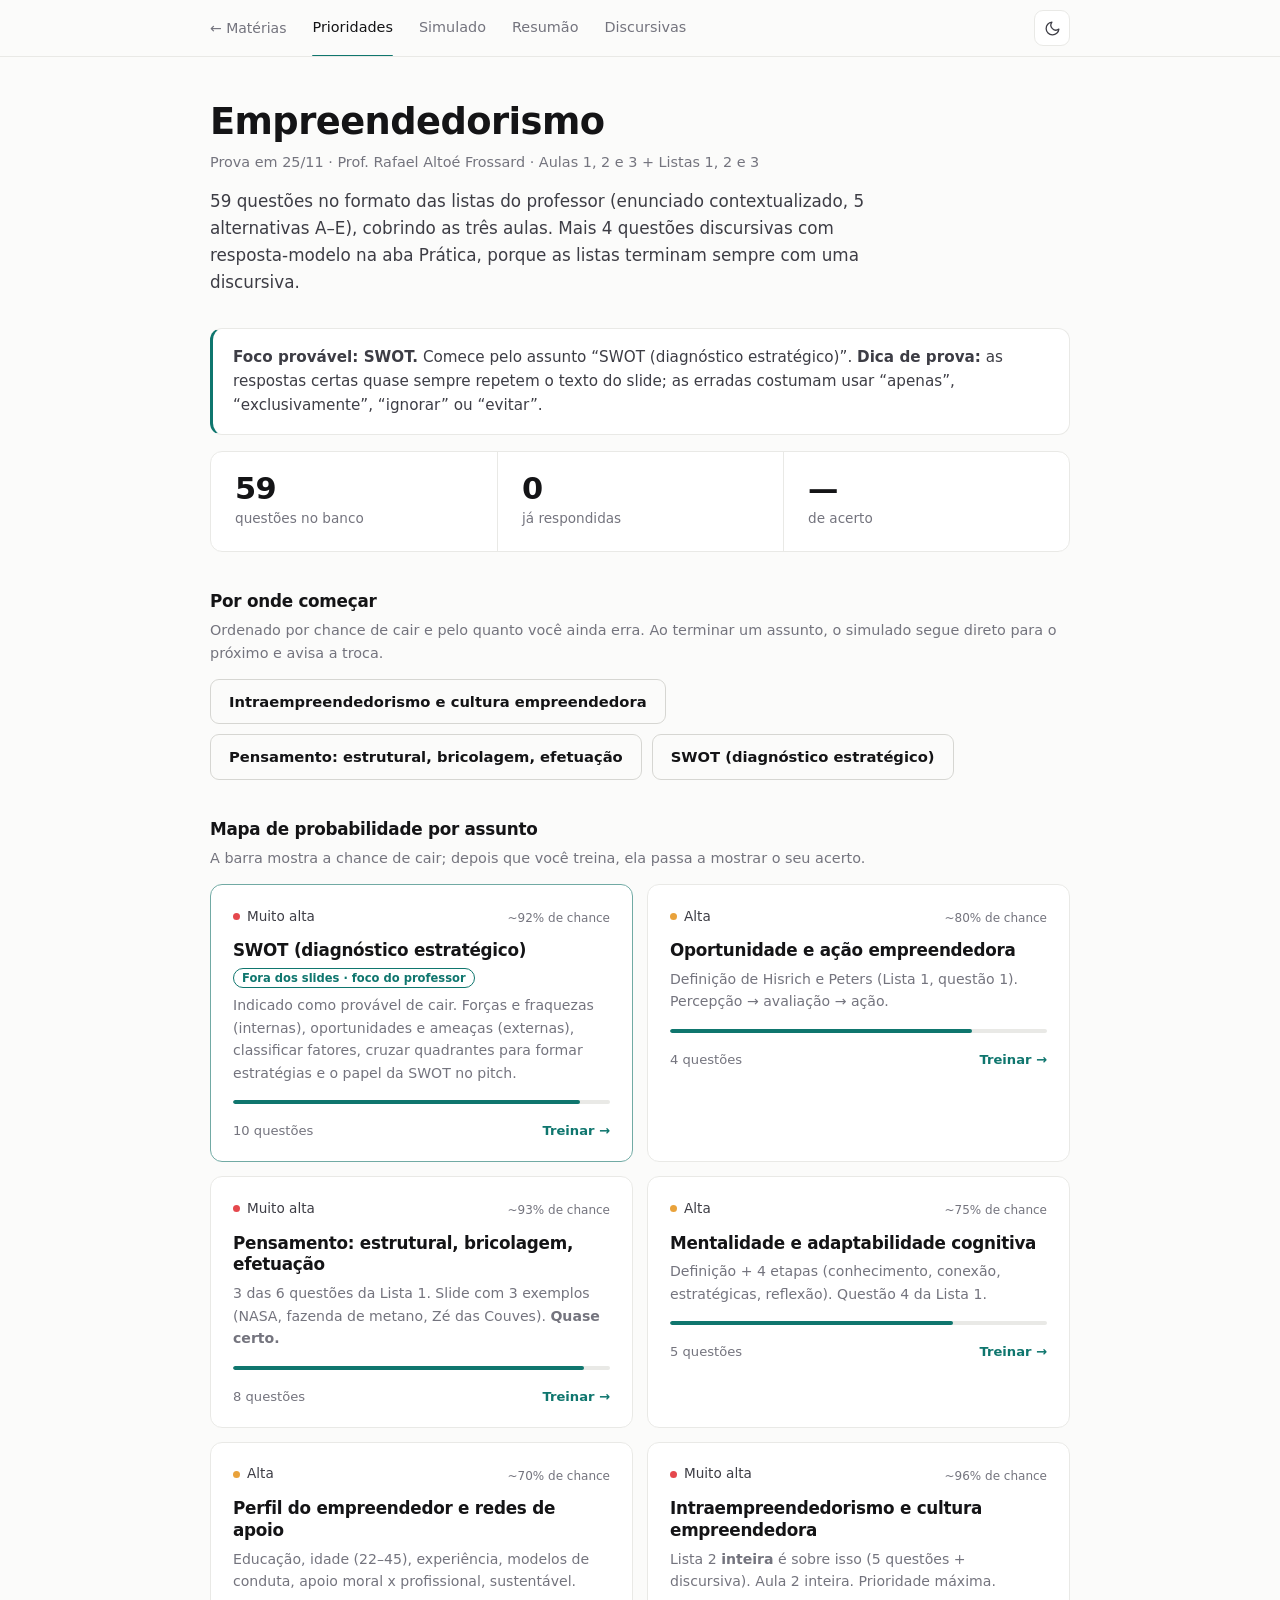
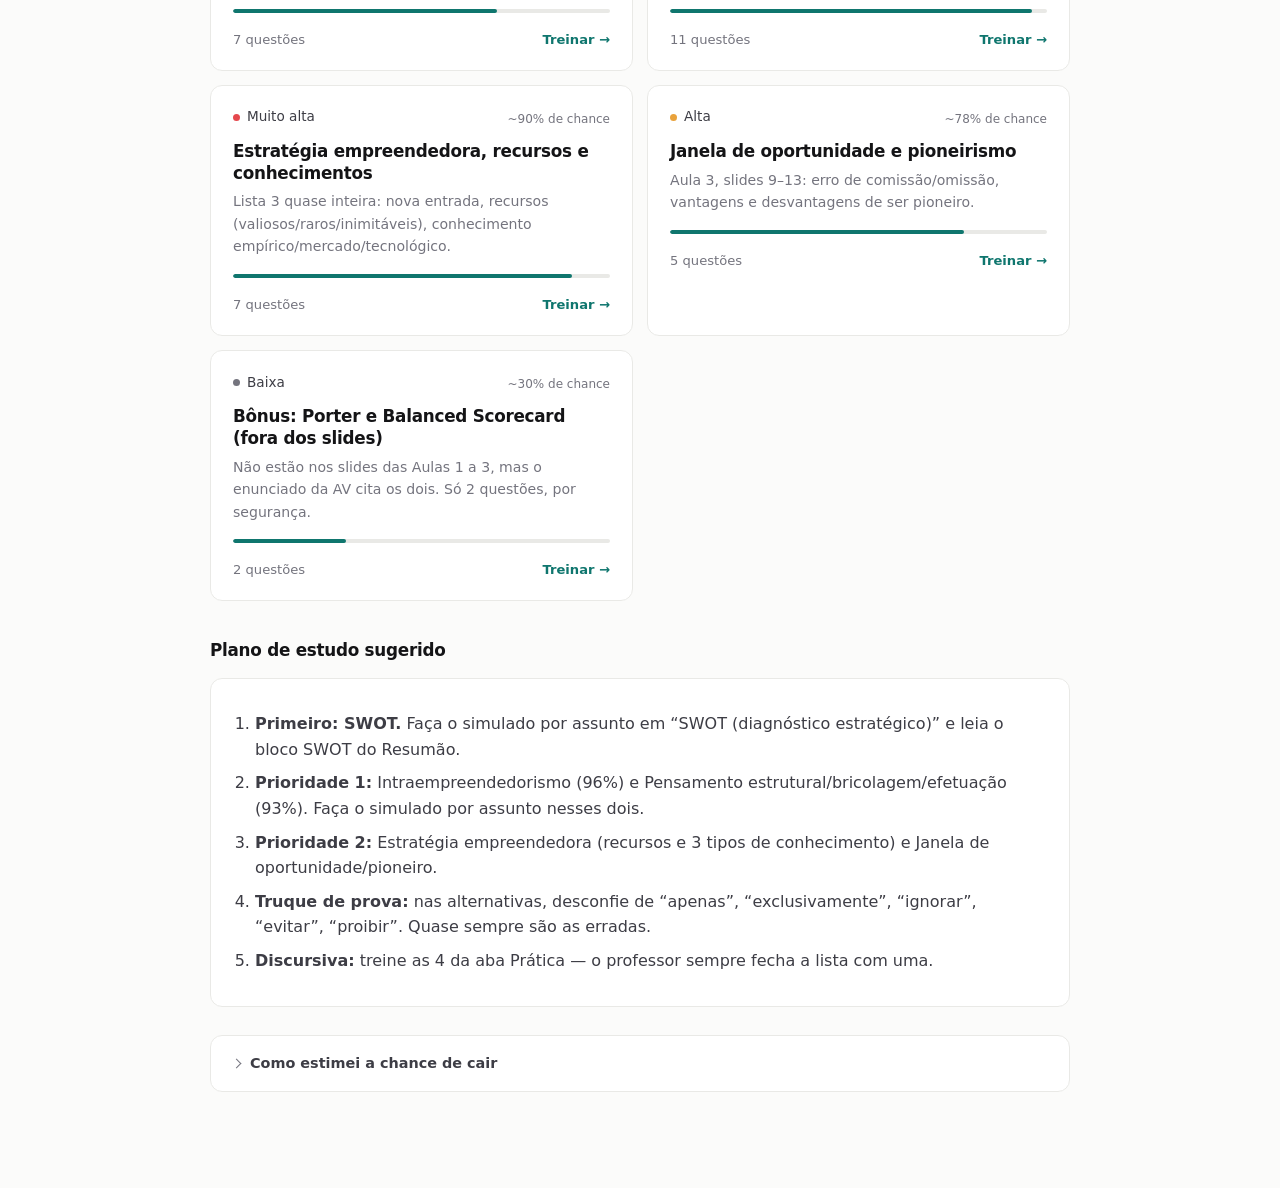
==== commit c30a51d9: "Datas das provas no hub e nas paginas, hub na ordem das provas Emp 25/11, Redes 26/11, C# 27/11 (pra" ====
--- a/empreendedorismo.html
+++ b/empreendedorismo.html
@@ -257,6 +257,7 @@
   id: "emp",
   title: "Empreendedorismo",
   subtitle: "Prof. Rafael Altoé Frossard · Aulas 1, 2 e 3 + Listas 1, 2 e 3",
+  exam: "25/11",
   color: "#0f766e",
   intro: "59 questões no formato das listas do professor (enunciado contextualizado, 5 alternativas A–E), cobrindo as três aulas. Mais 4 questões discursivas com resposta-modelo na aba Prática, porque as listas terminam sempre com uma discursiva.",
   notice: "**Foco provável: SWOT.** Comece pelo assunto “SWOT (diagnóstico estratégico)”. **Dica de prova:** as respostas certas quase sempre repetem o texto do slide; as erradas costumam usar “apenas”, “exclusivamente”, “ignorar” ou “evitar”.",
@@ -968,7 +969,7 @@
   document.title = E.title + " · Simulado";
   document.documentElement.style.setProperty("--accent", E.color);
   $("#h-title").textContent = E.title;
-  $("#h-sub").textContent = E.subtitle;
+  $("#h-sub").textContent = (E.exam ? (E.examLabel || "Prova") + " em " + E.exam + " · " : "") + E.subtitle;
   $("#h-intro").innerHTML = md(E.intro);
   show(location.hash.slice(1) || "home");
 })();
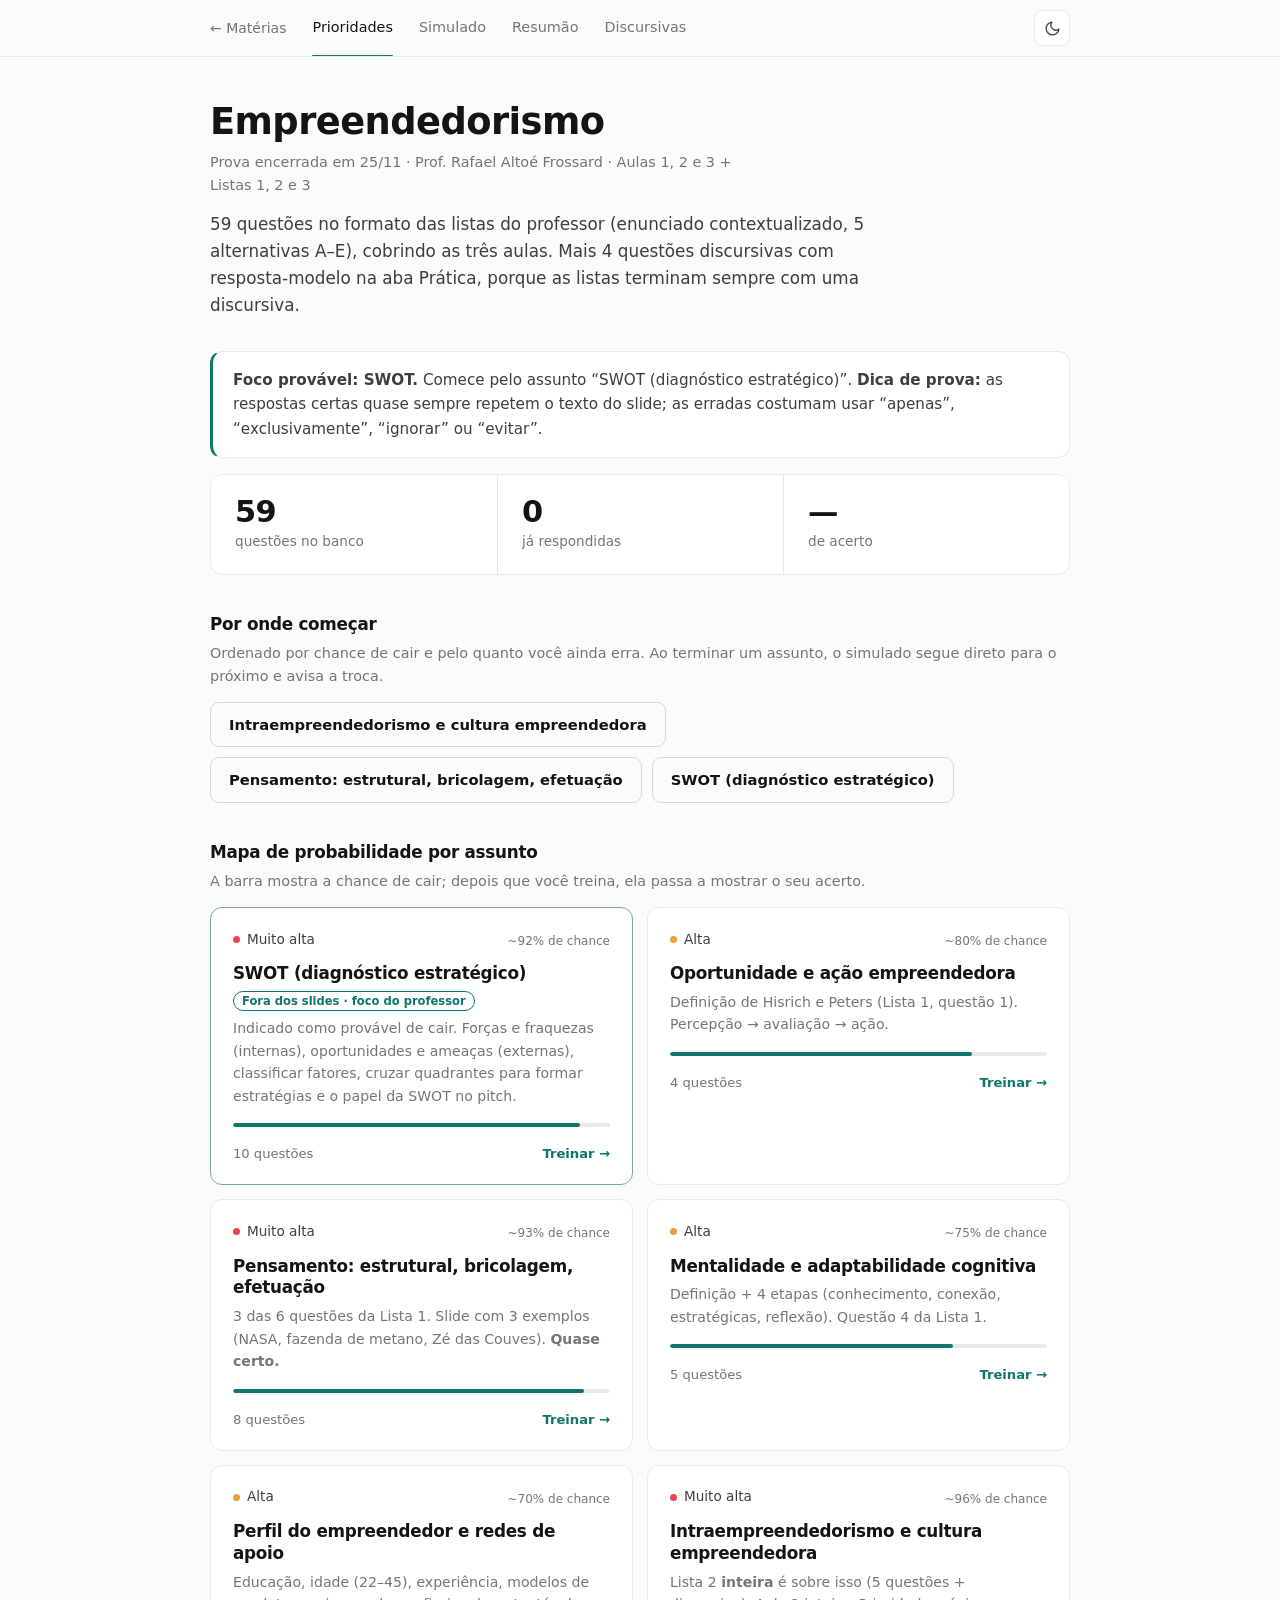
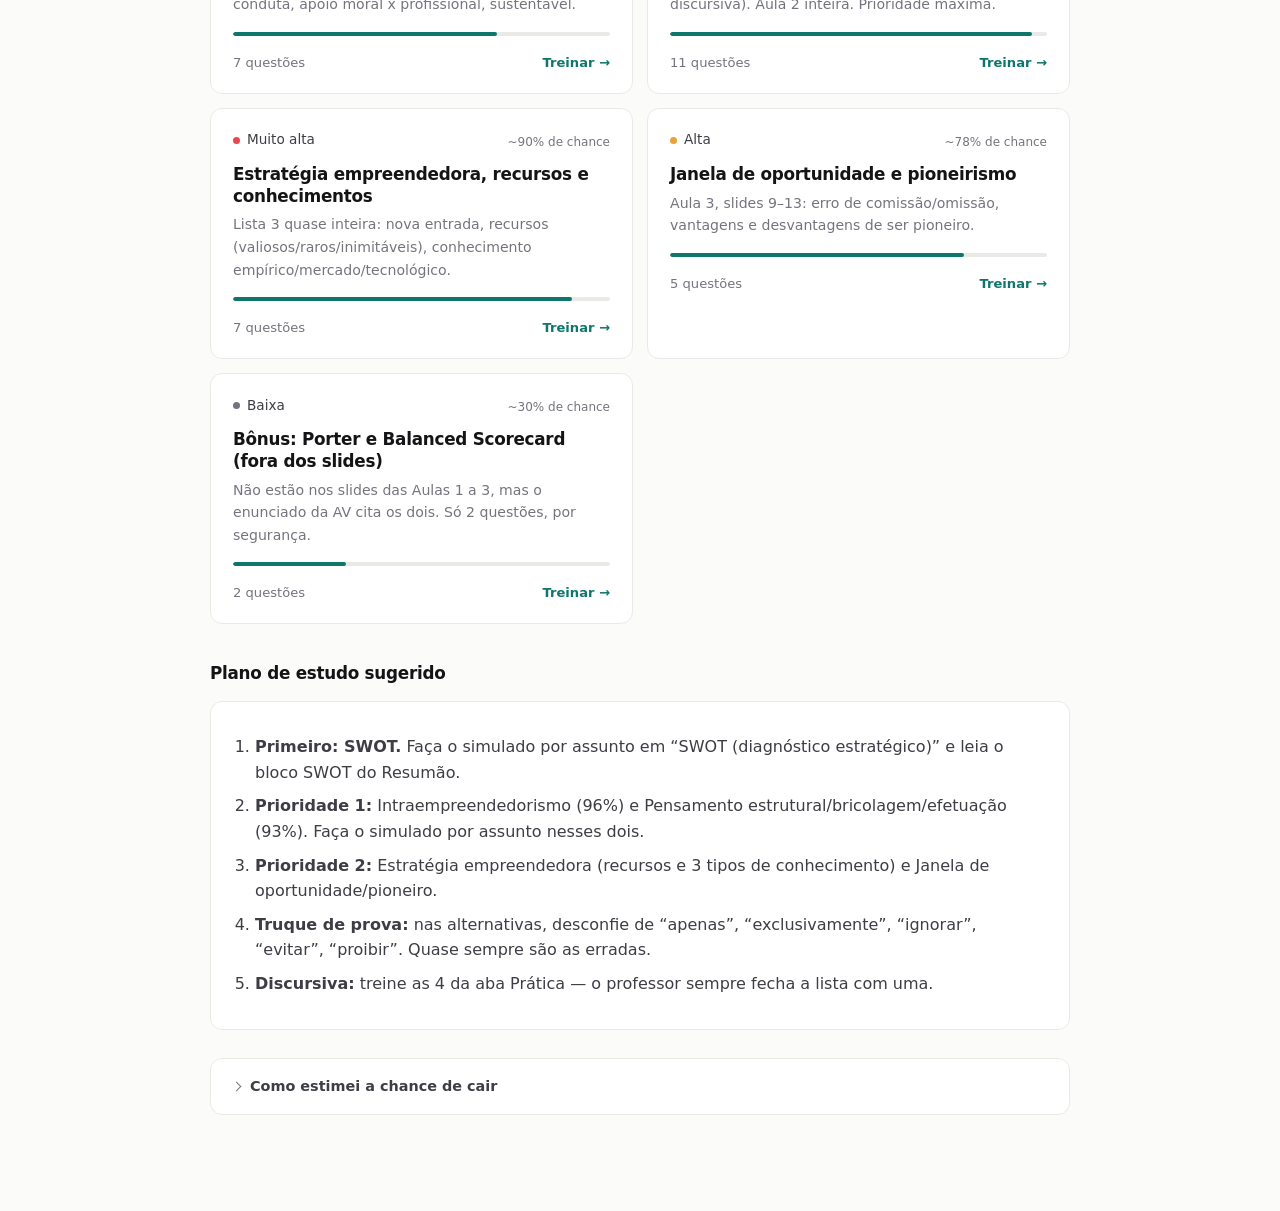
==== commit 976877f8: "Prova encerrada: Emp ja encerrada, demais automaticas a partir das 20h30 do dia Co-Authored-By: Clau" ====
--- a/empreendedorismo.html
+++ b/empreendedorismo.html
@@ -3,6 +3,11 @@
 <meta name="viewport" content="width=device-width,initial-scale=1">
 <title>Simulado</title>
 <script>/* Tema claro/escuro — roda no <head> para evitar "flash" de tema errado */
+/* Prova encerrada: vale a partir do horário informado (hora local do navegador, formato AAAA-MM-DDTHH:MM) */
+window.examEnded = function (iso) {
+  var d = iso && new Date(iso);
+  return !!d && !isNaN(d) && Date.now() >= d.getTime();
+};
 (function () {
   var K = "sim_theme", root = document.documentElement, t = null;
   try { t = localStorage.getItem(K); } catch (e) {}
@@ -243,6 +248,9 @@
 a.subject .most b{font-weight:600}
 a.subject .prog{height:3px;background:var(--line);border-radius:99px;overflow:hidden;margin-top:auto}
 a.subject .prog i{display:block;height:100%;width:0;background:var(--c);border-radius:99px}
+a.subject.done{opacity:.72}
+a.subject.done .top .when{color:var(--ink2)}
+a.subject.done .dot{background:var(--muted)}
 a.subject .status{font-size:.8rem;color:var(--muted);margin-top:8px}
 .howto{margin-top:28px;border-top:1px solid var(--line);padding-top:20px;color:var(--muted);font-size:.9rem;max-width:68ch}
 .howto b{color:var(--ink2);font-weight:600}
@@ -258,6 +266,7 @@
   title: "Empreendedorismo",
   subtitle: "Prof. Rafael Altoé Frossard · Aulas 1, 2 e 3 + Listas 1, 2 e 3",
   exam: "25/11",
+  examEnd: "2026-11-25T00:00", // prova já realizada (informado pelo aluno)
   color: "#0f766e",
   intro: "59 questões no formato das listas do professor (enunciado contextualizado, 5 alternativas A–E), cobrindo as três aulas. Mais 4 questões discursivas com resposta-modelo na aba Prática, porque as listas terminam sempre com uma discursiva.",
   notice: "**Foco provável: SWOT.** Comece pelo assunto “SWOT (diagnóstico estratégico)”. **Dica de prova:** as respostas certas quase sempre repetem o texto do slide; as erradas costumam usar “apenas”, “exclusivamente”, “ignorar” ou “evitar”.",
@@ -969,7 +978,7 @@
   document.title = E.title + " · Simulado";
   document.documentElement.style.setProperty("--accent", E.color);
   $("#h-title").textContent = E.title;
-  $("#h-sub").textContent = (E.exam ? (E.examLabel || "Prova") + " em " + E.exam + " · " : "") + E.subtitle;
+  $("#h-sub").textContent = (E.exam ? (window.examEnded(E.examEnd) ? "Prova encerrada" : E.examLabel || "Prova") + " em " + E.exam + " · " : "") + E.subtitle;
   $("#h-intro").innerHTML = md(E.intro);
   show(location.hash.slice(1) || "home");
 })();
